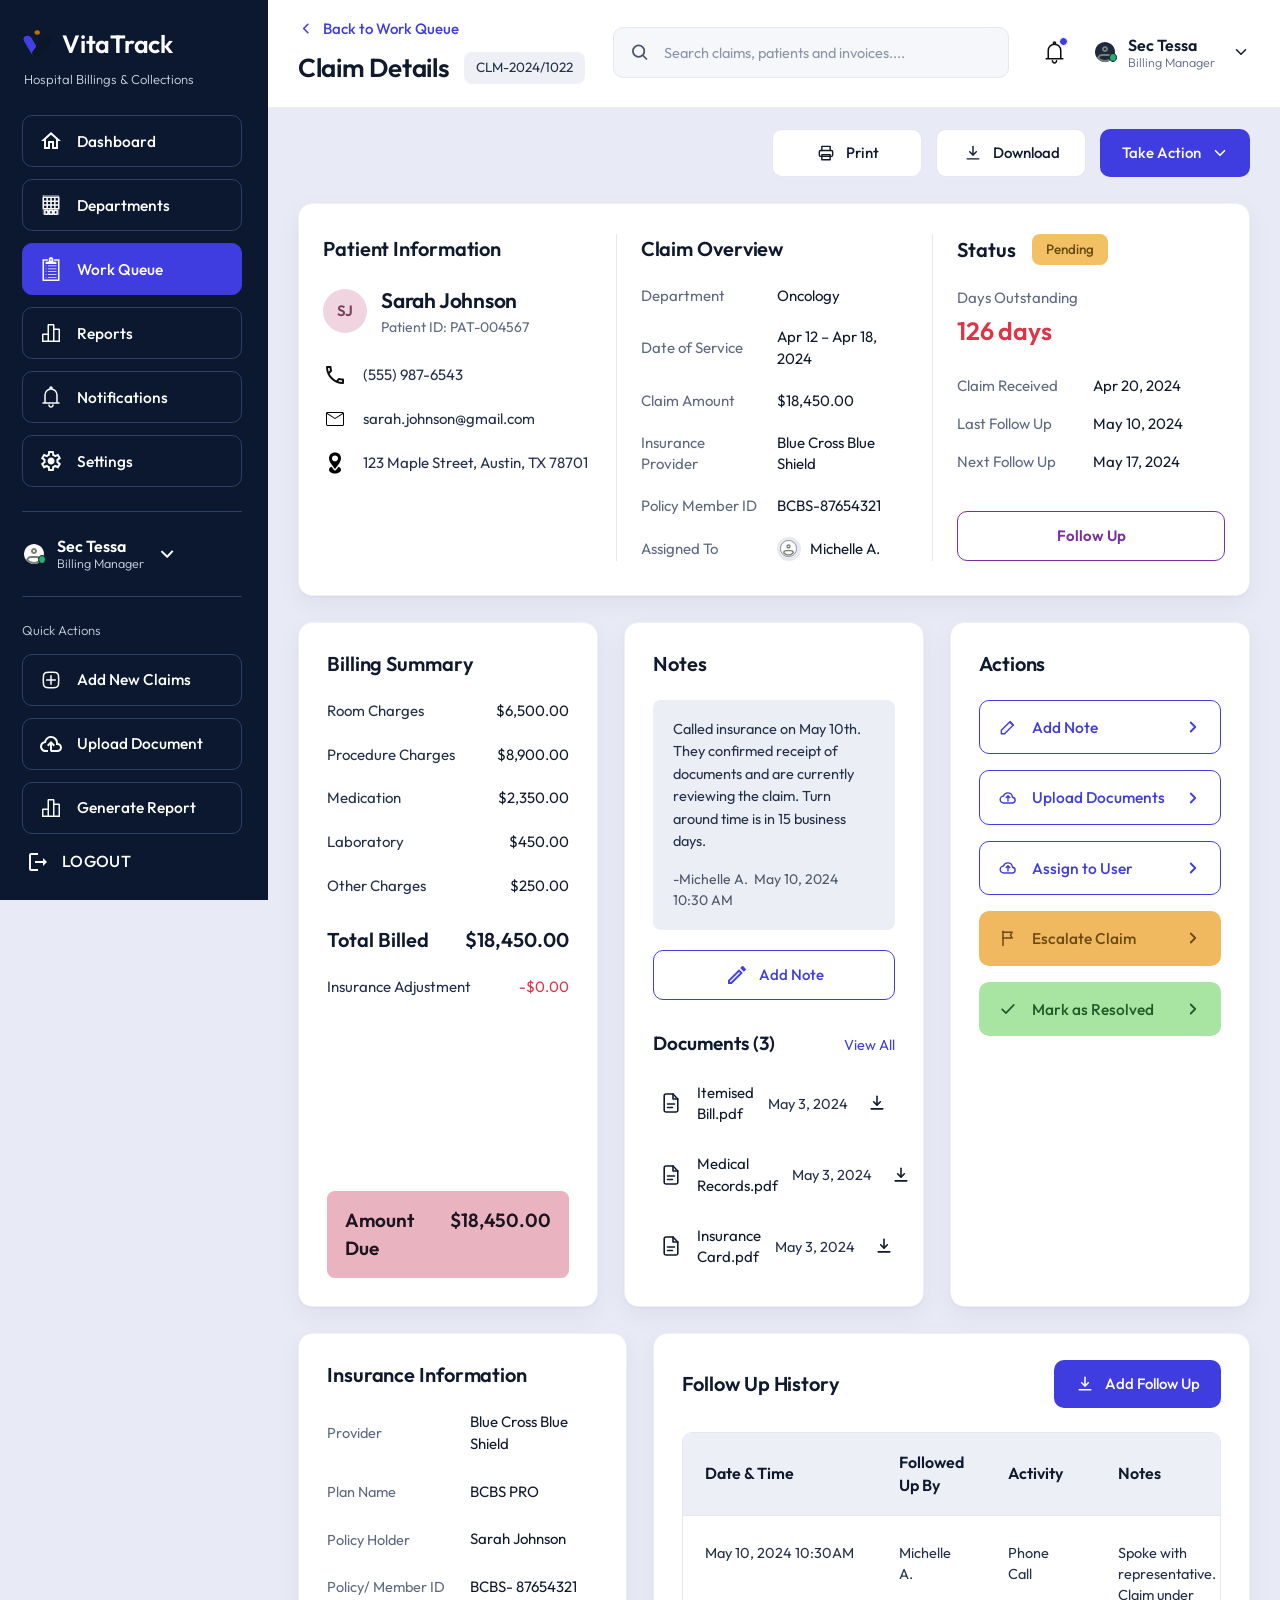
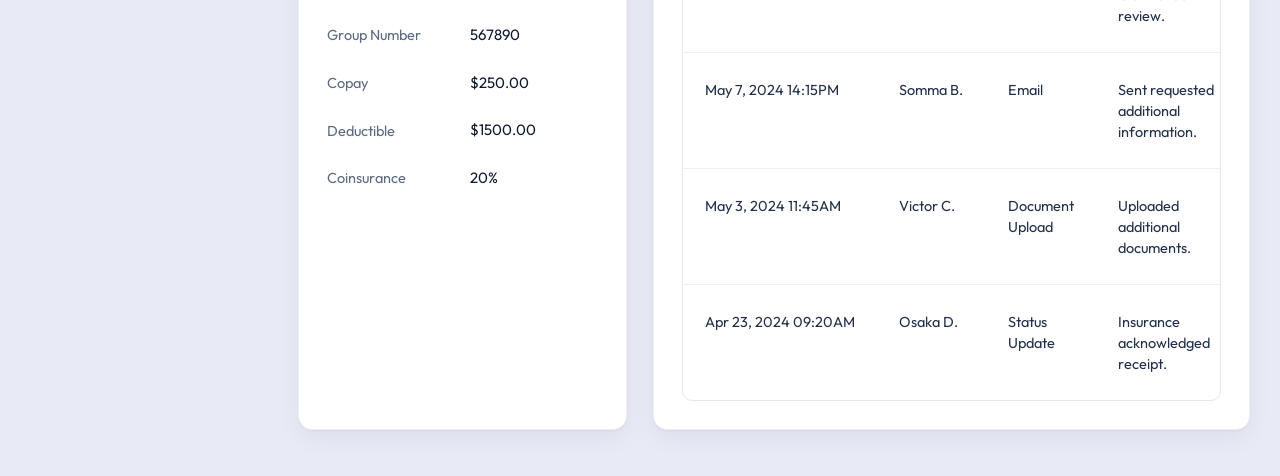
==== claimdetails.html @ f0c208d1 "Update print statement from 'Hello' to 'Goodbye'" ====
<!DOCTYPE html>
<html lang="en">

<head>
  <meta charset="UTF-8" />
  <meta name="viewport" content="width=device-width, initial-scale=1" />
  <title>Claim Details · CLM-2024/1022 · VitaTrack</title>
  <link rel="preconnect" href="https://fonts.googleapis.com" />
  <link rel="preconnect" href="https://fonts.gstatic.com" crossorigin />
  <link href="https://fonts.googleapis.com/css2?family=Outfit:wght@300;400;500;600;700&display=swap" rel="stylesheet" />
  <link rel="stylesheet" href="claimdetails.css?v=6" />
</head>

<body>

  <div class="app">

    <!-- ================= SIDEBAR ================= -->
    <input type="checkbox" id="navToggle" class="drawer-toggle" />
    <label class="scrim" for="navToggle" aria-label="Close menu"></label>

    <aside class="sidebar">
      <div class="sidebar__scroll">

        <label class="drawer-close" for="navToggle" aria-label="Close menu">
          <svg viewBox="0 0 24 24" fill="none" stroke="currentColor" stroke-width="2" stroke-linecap="round">
            <path d="M6 6l12 12M18 6L6 18" />
          </svg>
        </label>

        <div class="brand">
          <span class="brand__mark" aria-hidden="true">
            <svg width="40" height="37" viewBox="0 0 40 37" fill="none" xmlns="http://www.w3.org/2000/svg">
              <rect width="10.7194" height="31.2252" rx="5.3597"
                transform="matrix(0.938967 -0.344008 0.503642 0.863912 0 9.71875)" fill="#4240E3" />
              <rect width="10.608" height="31.6905" rx="5.30402"
                transform="matrix(0.905947 0.423391 -0.596738 0.802436 30.3896 7.07904)" fill="#0B1727" />
              <rect width="10.608" height="31.6905" rx="5.30402"
                transform="matrix(0.905947 0.423391 -0.596738 0.802436 30.3896 7.07904)" fill="#0B1727" />
              <ellipse cx="20.329" cy="3.01558" rx="3.51841" ry="3.01558" fill="#B8720A" />
            </svg>

          </span>
          <div class="brand__text">
            <h1 class="brand__name">VitaTrack</h1>
          </div>
        </div>
        <p class="brand__tagline">Hospital Billings &amp; Collections</p>

        <nav class="nav" aria-label="Main">
          <a class="nav__item" href="#">
            <svg width="24" height="24" viewBox="0 0 24 24" fill="none" xmlns="http://www.w3.org/2000/svg">
              <path d="M12 5.69L17 10.19V18H15V12H9V18H7V10.19L12 5.69ZM12 3L2 12H5V20H11V14H13V20H19V12H22"
                fill="#FBFBFD" />
            </svg>

            <span>Dashboard</span>
          </a>

          <a class="nav__item" href="#">
            <svg width="24" height="24" viewBox="0 0 24 24" fill="none" xmlns="http://www.w3.org/2000/svg">
              <path d="M4.28516 2.75H19.7152V21.25H4.28516V2.75Z" stroke="#FBFBFD" stroke-width="0.5"
                stroke-linecap="round" stroke-linejoin="round" />
              <path
                d="M8.14266 12H4.28516L4.28566 15.854H8.14266M8.14266 12V15.854M8.14266 12H12.0002M8.14266 12V8.146M8.14266 12H4.28566L4.28516 8.146H8.14266M8.14266 15.854H12.0002M12.0002 12V15.854M12.0002 12H15.8577M12.0002 12V8.146M12.0002 15.854H15.8577M15.8577 12V15.854M15.8577 12H19.7147M15.8577 12V8.146M15.8577 15.854H19.7147V12M19.7147 12V8.146M8.14266 8.146H12.0002M8.14266 8.146V4.2915M8.14266 8.146H4.28566L4.28516 4.2915H8.14266M12.0002 8.146H15.8577M12.0002 8.146V4.2915M15.8577 8.146H19.7147M15.8577 8.146V4.2915M19.7147 8.146V4.2915H15.8577M8.14266 4.2915H12.0002M12.0002 4.2915H15.8577M5.82866 17.396H8.91416V21.25H5.82866V17.396ZM15.0862 17.396H18.1717V21.25H15.0862V17.396ZM10.4572 17.396H13.5432V21.25H10.4572V17.396Z"
                stroke="#FBFBFD" stroke-width="1.5" stroke-linecap="round" stroke-linejoin="round" />
            </svg>

            <span>Departments</span>
          </a>

          <a class="nav__item nav__item--active" href="#" aria-current="page">
            <svg width="24" height="24" viewBox="0 0 24 24" fill="none" xmlns="http://www.w3.org/2000/svg">
              <path
                d="M12 0C10.6966 0 9.69289 1.08744 9.69289 2.3877C9.69289 3.64008 9.68411 4.73584 9.68411 4.73584H7.36671C7.32309 4.73584 7.28089 4.74066 7.23927 4.74756H6.59473V6.99902H17.4053V4.74756H16.7607C16.7191 4.74066 16.6769 4.73584 16.6333 4.73584H14.3159C14.3159 4.73584 14.3423 3.74392 14.3423 2.39502C14.3423 1.14262 13.3034 0 12 0ZM3.50391 2.2837V24H20.4961V2.2837H15.1128V3.85694H18.9404V22.4238H5.06105V3.85694H8.88721V2.2837H3.50391ZM12 2.31298C12.427 2.31298 12.772 2.65658 12.772 3.08202C12.772 3.50824 12.427 3.85252 12 3.85252C11.573 3.85252 11.228 3.50822 11.228 3.08202C11.228 2.6566 11.573 2.31298 12 2.31298ZM6.59473 8.5254V9.2959H7.36671V8.5254H6.59473ZM8.91211 8.54004V9.31054H17.4053V8.54004H8.91211ZM6.59473 11.4316V12.2021H7.36671V11.4316H6.59473ZM8.91211 11.4463V12.2183H17.4053V11.4463H8.91211ZM6.59473 14.3379V15.1084H7.36671V14.3379H6.59473ZM8.91211 14.354V15.1245H17.4053V14.354H8.91211ZM6.59473 17.2456V18.0161H7.36671V17.2456H6.59473ZM8.91211 17.2617V18.0322H17.4053V17.2617H8.91211ZM6.59473 20.1519V20.9224H7.36671V20.1519H6.59473ZM8.91211 20.168V20.9385H17.4053V20.168H8.91211Z"
                fill="#FBFBFD" />
            </svg>

            <span>Work Queue</span>
          </a>

          <a class="nav__item" href="#">
            <svg width="24" height="24" viewBox="0 0 24 24" fill="none" xmlns="http://www.w3.org/2000/svg">
              <path
                d="M19.75 7.5H15.5V4.25C15.5 3.56 14.94 3 14.25 3H9.75C9.06 3 8.5 3.56 8.5 4.25V12.5H4.25C3.56 12.5 3 13.06 3 13.75V21H21V8.75C21 8.06 20.44 7.5 19.75 7.5ZM8.5 19.5H4.5V14H8.5V19.5ZM14 19.5H10V4.5H14V19.5ZM19.5 19.5H15.5V9H19.5V19.5Z"
                fill="#FBFBFD" />
            </svg>

            <span>Reports</span>
          </a>

          <a class="nav__item" href="#">
            <svg width="24" height="24" viewBox="0 0 24 24" fill="none" xmlns="http://www.w3.org/2000/svg">
              <path
                d="M12 4C10.4087 4 8.88258 4.63214 7.75736 5.75736C6.63214 6.88258 6 8.4087 6 10V18M12 4C13.5913 4 15.1174 4.63214 16.2426 5.75736C17.3679 6.88258 18 8.4087 18 10V18M12 4C12.2652 4 12.5196 3.89464 12.7071 3.70711C12.8946 3.51957 13 3.26522 13 3C13 2.73478 12.8946 2.48043 12.7071 2.29289C12.5196 2.10536 12.2652 2 12 2C11.7348 2 11.4804 2.10536 11.2929 2.29289C11.1054 2.48043 11 2.73478 11 3C11 3.26522 11.1054 3.51957 11.2929 3.70711C11.4804 3.89464 11.7348 4 12 4ZM20 18H4M14 20C14 20.5304 13.7893 21.0391 13.4142 21.4142C13.0391 21.7893 12.5304 22 12 22C11.4696 22 10.9609 21.7893 10.5858 21.4142C10.2107 21.0391 10 20.5304 10 20"
                stroke="#FBFBFD" stroke-width="1.5" stroke-linecap="round" stroke-linejoin="round" />
            </svg>

            <span>Notifications</span>
          </a>

          <a class="nav__item" href="#">
            <svg width="24" height="24" viewBox="0 0 24 24" fill="none" xmlns="http://www.w3.org/2000/svg">
              <path
                d="M9.2502 22L8.8502 18.8C8.63353 18.7167 8.42953 18.6167 8.2382 18.5C8.04686 18.3833 7.8592 18.2583 7.6752 18.125L4.7002 19.375L1.9502 14.625L4.5252 12.675C4.50853 12.5583 4.5002 12.446 4.5002 12.338V11.663C4.5002 11.5543 4.50853 11.4417 4.5252 11.325L1.9502 9.375L4.7002 4.625L7.6752 5.875C7.85853 5.74167 8.0502 5.61667 8.2502 5.5C8.4502 5.38333 8.6502 5.28333 8.8502 5.2L9.2502 2H14.7502L15.1502 5.2C15.3669 5.28333 15.5712 5.38333 15.7632 5.5C15.9552 5.61667 16.1425 5.74167 16.3252 5.875L19.3002 4.625L22.0502 9.375L19.4752 11.325C19.4919 11.4417 19.5002 11.5543 19.5002 11.663V12.337C19.5002 12.4457 19.4835 12.5583 19.4502 12.675L22.0252 14.625L19.2752 19.375L16.3252 18.125C16.1419 18.2583 15.9502 18.3833 15.7502 18.5C15.5502 18.6167 15.3502 18.7167 15.1502 18.8L14.7502 22H9.2502ZM11.0002 20H12.9752L13.3252 17.35C13.8419 17.2167 14.3212 17.021 14.7632 16.763C15.2052 16.505 15.6092 16.1923 15.9752 15.825L18.4502 16.85L19.4252 15.15L17.2752 13.525C17.3585 13.2917 17.4169 13.046 17.4502 12.788C17.4835 12.53 17.5002 12.2673 17.5002 12C17.5002 11.7327 17.4835 11.4703 17.4502 11.213C17.4169 10.9557 17.3585 10.7097 17.2752 10.475L19.4252 8.85L18.4502 7.15L15.9752 8.2C15.6085 7.81667 15.2045 7.496 14.7632 7.238C14.3219 6.98 13.8425 6.784 13.3252 6.65L13.0002 4H11.0252L10.6752 6.65C10.1585 6.78333 9.67953 6.97933 9.2382 7.238C8.79686 7.49667 8.39253 7.809 8.0252 8.175L5.5502 7.15L4.5752 8.85L6.72519 10.45C6.64186 10.7 6.58353 10.95 6.5502 11.2C6.51686 11.45 6.5002 11.7167 6.5002 12C6.5002 12.2667 6.51686 12.525 6.5502 12.775C6.58353 13.025 6.64186 13.275 6.72519 13.525L4.5752 15.15L5.5502 16.85L8.0252 15.8C8.39186 16.1833 8.7962 16.5043 9.2382 16.763C9.6802 17.0217 10.1592 17.2173 10.6752 17.35L11.0002 20ZM12.0502 15.5C13.0169 15.5 13.8419 15.1583 14.5252 14.475C15.2085 13.7917 15.5502 12.9667 15.5502 12C15.5502 11.0333 15.2085 10.2083 14.5252 9.525C13.8419 8.84167 13.0169 8.5 12.0502 8.5C11.0669 8.5 10.2375 8.84167 9.5622 9.525C8.88686 10.2083 8.54953 11.0333 8.5502 12C8.55086 12.9667 8.88853 13.7917 9.5632 14.475C10.2379 15.1583 11.0669 15.5 12.0502 15.5Z"
                fill="#FBFBFD" />
            </svg>

            <span>Settings</span>
          </a>
        </nav>

        <hr class="rule" />

        <button class="side-user" type="button">
          <svg width="24" height="24" viewBox="0 0 24 24" fill="none" xmlns="http://www.w3.org/2000/svg">
            <path opacity="0.16"
              d="M15 15H9.00002C8.13863 14.9998 7.30018 15.2776 6.60939 15.7922C5.9186 16.3068 5.41237 17.0306 5.16602 17.856C6.01003 18.8431 7.0581 19.6353 8.23794 20.1781C9.41778 20.7209 10.7013 21.0013 12 21C13.2987 21.0013 14.5823 20.7209 15.7621 20.1781C16.9419 19.6353 17.99 18.8431 18.834 17.856C18.5877 17.0306 18.0814 16.3068 17.3906 15.7922C16.6999 15.2776 15.8614 14.9998 15 15Z"
              fill="black" />
            <path
              d="M21 12C21.0028 13.7868 20.4714 15.5336 19.474 17.016C18.6514 18.243 17.5391 19.2484 16.2356 19.9433C14.932 20.6382 13.4772 21.0011 12 21C10.5228 21.0011 9.06804 20.6382 7.76444 19.9433C6.46085 19.2484 5.34858 18.243 4.526 17.016C3.74273 15.8484 3.2439 14.5136 3.06951 13.1184C2.89511 11.7233 3.05 10.3068 3.52175 8.98229C3.9935 7.65782 4.769 6.4623 5.78607 5.49156C6.80314 4.52082 8.0335 3.80187 9.37851 3.39234C10.7235 2.98281 12.1458 2.8941 13.5312 3.13331C14.9167 3.37252 16.2269 3.933 17.3567 4.76982C18.4865 5.60664 19.4046 6.69653 20.0373 7.95211C20.67 9.20768 20.9997 10.594 21 12Z"
              fill="#FBFBFD" stroke="#FBFBFD" stroke-width="2" />
            <path
              d="M12.9998 9C12.9998 9.26522 12.8944 9.51957 12.7069 9.70711C12.5193 9.89464 12.265 10 11.9998 10V12C12.7954 12 13.5585 11.6839 14.1211 11.1213C14.6837 10.5587 14.9998 9.79565 14.9998 9H12.9998ZM11.9998 10C11.7345 10 11.4802 9.89464 11.2927 9.70711C11.1051 9.51957 10.9998 9.26522 10.9998 9H8.99976C8.99976 9.79565 9.31583 10.5587 9.87844 11.1213C10.441 11.6839 11.2041 12 11.9998 12V10ZM10.9998 9C10.9998 8.73478 11.1051 8.48043 11.2927 8.29289C11.4802 8.10536 11.7345 8 11.9998 8V6C11.2041 6 10.441 6.31607 9.87844 6.87868C9.31583 7.44129 8.99976 8.20435 8.99976 9H10.9998ZM11.9998 8C12.265 8 12.5193 8.10536 12.7069 8.29289C12.8944 8.48043 12.9998 8.73478 12.9998 9H14.9998C14.9998 8.20435 14.6837 7.44129 14.1211 6.87868C13.5585 6.31607 12.7954 6 11.9998 6V8ZM5.16576 17.856L4.20676 17.571L4.05176 18.094L4.40676 18.507L5.16576 17.856ZM18.8338 17.856L19.5938 18.507L19.9478 18.094L19.7928 17.571L18.8338 17.856ZM8.99976 16H14.9998V14H8.99976V16ZM8.99976 14C7.92281 13.9997 6.87454 14.3471 6.01093 14.9905C5.14733 15.6339 4.51455 16.539 4.20676 17.571L6.12376 18.141C6.30873 17.5221 6.68855 16.9793 7.20673 16.5936C7.72491 16.2078 8.35376 15.9997 8.99976 16V14ZM11.9998 20C10.8452 20.0013 9.7042 19.7521 8.65537 19.2695C7.60654 18.787 6.6749 18.0826 5.92476 17.205L4.40676 18.507C5.34464 19.6035 6.50914 20.4836 7.81999 21.0866C9.13084 21.6897 10.5569 22.0013 11.9998 22V20ZM14.9998 16C16.3568 16 17.5058 16.902 17.8758 18.142L19.7928 17.571C19.485 16.5391 18.8514 15.6342 17.988 14.9908C17.1246 14.3474 16.0765 13.9999 14.9998 14V16ZM18.0748 17.205C17.3246 18.0826 16.393 18.787 15.3441 19.2695C14.2953 19.7521 13.1543 20.0013 11.9998 20V22C13.4427 22.0013 14.8687 21.6897 16.1795 21.0866C17.4904 20.4836 18.6559 19.6035 19.5938 18.507L18.0748 17.205Z"
              fill="#748071" />
            <path
              d="M20 13.5C21.8793 13.5 23.5 15.2339 23.5 17.5C23.5 19.7661 21.8793 21.5 20 21.5C18.1207 21.5 16.5 19.7661 16.5 17.5C16.5 15.2339 18.1207 13.5 20 13.5Z"
              fill="#21AF72" stroke="#0B1727" />
          </svg>

          </span>
          <span class="side-user__text">
            <strong>Sec Tessa</strong>
            <small>Billing Manager</small>
          </span>
          <svg width="25" height="13" viewBox="0 0 25 13" fill="none" xmlns="http://www.w3.org/2000/svg">
            <path fill-rule="evenodd" clip-rule="evenodd"
              d="M11.4864 10.4044L5.71945 4.85952L7.10543 3.41805L12.1516 8.26997L17.0035 3.2238L18.445 4.60979L12.9001 10.3767C12.7163 10.5678 12.4641 10.6781 12.199 10.6833C11.9339 10.6885 11.6775 10.5882 11.4864 10.4044Z"
              fill="#F8FAFC" />
          </svg>

        </button>

        <hr class="rule" />

        <p class="side-label">Quick Actions</p>

        <div class="quick">
          <button class="nav__item nav__item--btn" type="button">
            <svg width="24" height="24" viewBox="0 0 24 24" fill="none" xmlns="http://www.w3.org/2000/svg">
              <path
                d="M7.00684 12C7.00684 11.8011 7.08585 11.6103 7.22651 11.4697C7.36716 11.329 7.55792 11.25 7.75684 11.25H11.2498V7.757C11.2498 7.55809 11.3289 7.36733 11.4695 7.22667C11.6102 7.08602 11.8009 7.007 11.9998 7.007C12.1987 7.007 12.3895 7.08602 12.5302 7.22667C12.6708 7.36733 12.7498 7.55809 12.7498 7.757V11.25H16.2428C16.4417 11.25 16.6325 11.329 16.7732 11.4697C16.9138 11.6103 16.9928 11.8011 16.9928 12C16.9928 12.1989 16.9138 12.3897 16.7732 12.5303C16.6325 12.671 16.4417 12.75 16.2428 12.75H12.7498V16.243C12.7498 16.4419 12.6708 16.6327 12.5302 16.7733C12.3895 16.914 12.1987 16.993 11.9998 16.993C11.8009 16.993 11.6102 16.914 11.4695 16.7733C11.3289 16.6327 11.2498 16.4419 11.2498 16.243V12.75H7.75684C7.55792 12.75 7.36716 12.671 7.22651 12.5303C7.08585 12.3897 7.00684 12.1989 7.00684 12Z"
                fill="#FBFBFD" />
              <path fill-rule="evenodd" clip-rule="evenodd"
                d="M7.31667 3.769C10.4291 3.42394 13.5702 3.42394 16.6827 3.769C18.5097 3.973 19.9847 5.412 20.1987 7.249C20.5687 10.406 20.5687 13.595 20.1987 16.752C19.9837 18.589 18.5087 20.027 16.6827 20.232C13.5702 20.5771 10.4291 20.5771 7.31667 20.232C5.48967 20.027 4.01467 18.589 3.80067 16.752C3.43233 13.595 3.43233 10.406 3.80067 7.249C4.01467 5.412 5.49067 3.973 7.31667 3.769ZM16.5167 5.259C13.5145 4.92623 10.4848 4.92623 7.48267 5.259C6.92691 5.32066 6.40817 5.56788 6.01025 5.96072C5.61233 6.35356 5.35846 6.86908 5.28967 7.424C4.934 10.465 4.934 13.537 5.28967 16.578C5.35867 17.1327 5.61263 17.648 6.01053 18.0407C6.40844 18.4333 6.92706 18.6804 7.48267 18.742C10.4597 19.074 13.5397 19.074 16.5167 18.742C17.0721 18.6802 17.5905 18.433 17.9882 18.0404C18.3859 17.6478 18.6397 17.1326 18.7087 16.578C19.0643 13.537 19.0643 10.465 18.7087 7.424C18.6395 6.86959 18.3856 6.35465 17.9879 5.96222C17.5902 5.5698 17.0719 5.32278 16.5167 5.261"
                fill="#FBFBFD" />
            </svg>

            <span>Add New Claims</span>
          </button>
          <button class="nav__item nav__item--btn" type="button">
            <svg width="24" height="24" viewBox="0 0 24 24" fill="none" xmlns="http://www.w3.org/2000/svg">
              <path
                d="M6.5 20C4.98333 20 3.68767 19.475 2.613 18.425C1.53833 17.375 1.00067 16.0917 1 14.575C1 13.275 1.39167 12.1167 2.175 11.1C2.95833 10.0833 3.98333 9.43333 5.25 9.15C5.66667 7.61667 6.5 6.375 7.75 5.425C9 4.475 10.4167 4 12 4C13.95 4 15.6043 4.67933 16.963 6.038C18.3217 7.39667 19.0007 9.05067 19 11C20.15 11.1333 21.1043 11.6293 21.863 12.488C22.6217 13.3467 23.0007 14.3507 23 15.5C23 16.75 22.5627 17.8127 21.688 18.688C20.8133 19.5633 19.7507 20.0007 18.5 20H13C12.45 20 11.9793 19.8043 11.588 19.413C11.1967 19.0217 11.0007 18.5507 11 18V12.85L9.4 14.4L8 13L12 9L16 13L14.6 14.4L13 12.85V18H18.5C19.2 18 19.7917 17.7583 20.275 17.275C20.7583 16.7917 21 16.2 21 15.5C21 14.8 20.7583 14.2083 20.275 13.725C19.7917 13.2417 19.2 13 18.5 13H17V11C17 9.61667 16.5123 8.43733 15.537 7.462C14.5617 6.48667 13.3827 5.99933 12 6C10.6173 6.00067 9.43833 6.48833 8.463 7.463C7.48767 8.43767 7 9.61667 7 11H6.5C5.53333 11 4.70833 11.3417 4.025 12.025C3.34167 12.7083 3 13.5333 3 14.5C3 15.4667 3.34167 16.2917 4.025 16.975C4.70833 17.6583 5.53333 18 6.5 18H9V20H6.5Z"
                fill="#FBFBFD" />
            </svg>

            <span>Upload Document</span>
          </button>
          <button class="nav__item nav__item--btn" type="button">
            <svg width="24" height="24" viewBox="0 0 24 24" fill="none" xmlns="http://www.w3.org/2000/svg">
              <path
                d="M19.75 7.5H15.5V4.25C15.5 3.56 14.94 3 14.25 3H9.75C9.06 3 8.5 3.56 8.5 4.25V12.5H4.25C3.56 12.5 3 13.06 3 13.75V21H21V8.75C21 8.06 20.44 7.5 19.75 7.5ZM8.5 19.5H4.5V14H8.5V19.5ZM14 19.5H10V4.5H14V19.5ZM19.5 19.5H15.5V9H19.5V19.5Z"
                fill="#FBFBFD" />
            </svg>

            <span>Generate Report</span>
          </button>
        </div>

        <button class="logout" type="button">
          <svg width="24" height="24" viewBox="0 0 24 24" fill="none" xmlns="http://www.w3.org/2000/svg">
            <path d="M5 5H12V3H5C3.9 3 3 3.9 3 5V19C3 20.1 3.9 21 5 21H12V19H5V5ZM21 12L17 8V11H9V13H17V16L21 12Z"
              fill="#FBFBFD" />
          </svg>

          <span>LOGOUT</span>
        </button>

      </div>
    </aside>

    <!-- ================= MAIN ================= -->
    <div class="main">

      <header class="topbar">
        <label class="burger" for="navToggle" aria-label="Toggle menu">
          <svg viewBox="0 0 24 24" fill="none" stroke="currentColor" stroke-width="2" stroke-linecap="round">
            <path d="M4 7h16M4 12h16M4 17h16" />
          </svg>
        </label>

        <div class="topbar__left">
          <a class="back" href="#">
            <svg viewBox="0 0 24 24" fill="none" stroke="currentColor" stroke-width="2.2" stroke-linecap="round"
              stroke-linejoin="round">
              <path d="m14 6-6 6 6 6" />
            </svg>
            <span>Back to Work Queue</span>
          </a>
          <div class="topbar__title">
            <h2>Claim Details</h2>
            <span class="chip">CLM-2024/1022</span>
          </div>
        </div>

        <div class="search">
          <svg class="search__ico" viewBox="0 0 24 24" fill="none" stroke="currentColor" stroke-width="2"
            stroke-linecap="round">
            <circle cx="11" cy="11" r="6.5" />
            <path d="m16 16 4 4" />
          </svg>
          <input type="search" placeholder="Search claims, patients and invoices...."
            aria-label="Search claims, patients and invoices" />
        </div>

        <div class="topbar__right">
          <details class="menu">
            <summary class="bell" aria-label="Notifications">
              <svg width="24" height="24" viewBox="0 0 24 24" fill="none" xmlns="http://www.w3.org/2000/svg">
                <path
                  d="M12 4C10.4087 4 8.88258 4.63214 7.75736 5.75736C6.63214 6.88258 6 8.4087 6 10V18M12 4C13.5913 4 15.1174 4.63214 16.2426 5.75736C17.3679 6.88258 18 8.4087 18 10V18M12 4C12.2652 4 12.5196 3.89464 12.7071 3.70711C12.8946 3.51957 13 3.26522 13 3C13 2.73478 12.8946 2.48043 12.7071 2.29289C12.5196 2.10536 12.2652 2 12 2C11.7348 2 11.4804 2.10536 11.2929 2.29289C11.1054 2.48043 11 2.73478 11 3C11 3.26522 11.1054 3.51957 11.2929 3.70711C11.4804 3.89464 11.7348 4 12 4ZM20 18H4M14 20C14 20.5304 13.7893 21.0391 13.4142 21.4142C13.0391 21.7893 12.5304 22 12 22C11.4696 22 10.9609 21.7893 10.5858 21.4142C10.2107 21.0391 10 20.5304 10 20"
                  stroke="#0F0E0E" stroke-width="1.5" stroke-linecap="round" stroke-linejoin="round" />
              </svg>

              <span class="bell__dot"></span>
            </summary>
            <div class="menu__panel menu__panel--wide">
              <p class="menu__head">Notifications</p>
              <a class="menu__item menu__item--stack" href="#">
                <strong>Claim overdue</strong>
                <small>CLM-2024/1022 has passed 120 days.</small>
              </a>
              <a class="menu__item menu__item--stack" href="#">
                <strong>Insurer update</strong>
                <small>Blue Cross Blue Shield is reviewing the claim.</small>
              </a>
              <a class="menu__item menu__item--stack" href="#">
                <strong>Follow up due</strong>
                <small>Next follow up scheduled for May 17, 2024.</small>
              </a>
              <div class="menu__sep"></div>
              <a class="menu__item" href="#">Mark all as read</a>
            </div>
          </details>

          <details class="menu">
            <summary class="account">
              <svg width="24" height="24" viewBox="0 0 24 24" fill="none" xmlns="http://www.w3.org/2000/svg">
                <path opacity="0.16"
                  d="M15 15H9.00002C8.13863 14.9998 7.30018 15.2776 6.60939 15.7922C5.9186 16.3068 5.41237 17.0306 5.16602 17.856C6.01003 18.8431 7.0581 19.6353 8.23794 20.1781C9.41778 20.7209 10.7013 21.0013 12 21C13.2987 21.0013 14.5823 20.7209 15.7621 20.1781C16.9419 19.6353 17.99 18.8431 18.834 17.856C18.5877 17.0306 18.0814 16.3068 17.3906 15.7922C16.6999 15.2776 15.8614 14.9998 15 15Z"
                  fill="black" />
                <path
                  d="M21 12C21.0028 13.7867 20.4714 15.5335 19.474 17.016C18.6514 18.243 17.5391 19.2484 16.2356 19.9433C14.932 20.6382 13.4772 21.0011 12 21C10.5228 21.0011 9.06804 20.6382 7.76444 19.9433C6.46085 19.2484 5.34858 18.243 4.526 17.016C3.74273 15.8484 3.2439 14.5135 3.06951 13.1184C2.89511 11.7233 3.05 10.3067 3.52175 8.98227C3.9935 7.6578 4.769 6.46228 5.78607 5.49154C6.80314 4.52081 8.0335 3.80186 9.37851 3.39233C10.7235 2.9828 12.1458 2.89408 13.5312 3.13329C14.9167 3.3725 16.2269 3.93299 17.3567 4.76981C18.4865 5.60663 19.4046 6.69651 20.0373 7.95209C20.67 9.20767 20.9997 10.594 21 12Z"
                  fill="#1E293B" stroke="#1E293B" stroke-width="2" />
                <path
                  d="M12.9998 9C12.9998 9.26522 12.8944 9.51957 12.7069 9.70711C12.5193 9.89464 12.265 10 11.9998 10V12C12.7954 12 13.5585 11.6839 14.1211 11.1213C14.6837 10.5587 14.9998 9.79565 14.9998 9H12.9998ZM11.9998 10C11.7345 10 11.4802 9.89464 11.2927 9.70711C11.1051 9.51957 10.9998 9.26522 10.9998 9H8.99976C8.99976 9.79565 9.31583 10.5587 9.87844 11.1213C10.441 11.6839 11.2041 12 11.9998 12V10ZM10.9998 9C10.9998 8.73478 11.1051 8.48043 11.2927 8.29289C11.4802 8.10536 11.7345 8 11.9998 8V6C11.2041 6 10.441 6.31607 9.87844 6.87868C9.31583 7.44129 8.99976 8.20435 8.99976 9H10.9998ZM11.9998 8C12.265 8 12.5193 8.10536 12.7069 8.29289C12.8944 8.48043 12.9998 8.73478 12.9998 9H14.9998C14.9998 8.20435 14.6837 7.44129 14.1211 6.87868C13.5585 6.31607 12.7954 6 11.9998 6V8ZM5.16576 17.856L4.20676 17.571L4.05176 18.094L4.40676 18.507L5.16576 17.856ZM18.8338 17.856L19.5938 18.507L19.9478 18.094L19.7928 17.571L18.8338 17.856ZM8.99976 16H14.9998V14H8.99976V16ZM8.99976 14C7.92281 13.9997 6.87454 14.3471 6.01093 14.9905C5.14733 15.6339 4.51455 16.539 4.20676 17.571L6.12376 18.141C6.30873 17.5221 6.68855 16.9793 7.20673 16.5936C7.72491 16.2078 8.35376 15.9997 8.99976 16V14ZM11.9998 20C10.8452 20.0013 9.7042 19.7521 8.65537 19.2695C7.60654 18.787 6.6749 18.0826 5.92476 17.205L4.40676 18.507C5.34464 19.6035 6.50914 20.4836 7.81999 21.0866C9.13084 21.6897 10.5569 22.0013 11.9998 22V20ZM14.9998 16C16.3568 16 17.5058 16.902 17.8758 18.142L19.7928 17.571C19.485 16.5391 18.8514 15.6342 17.988 14.9908C17.1246 14.3474 16.0765 13.9999 14.9998 14V16ZM18.0748 17.205C17.3246 18.0826 16.393 18.787 15.3441 19.2695C14.2953 19.7521 13.1543 20.0013 11.9998 20V22C13.4427 22.0013 14.8687 21.6897 16.1795 21.0866C17.4904 20.4836 18.6559 19.6035 19.5938 18.507L18.0748 17.205Z"
                  fill="#748071" />
                <path
                  d="M20 13.5C21.8793 13.5 23.5 15.2339 23.5 17.5C23.5 19.7661 21.8793 21.5 20 21.5C18.1207 21.5 16.5 19.7661 16.5 17.5C16.5 15.2339 18.1207 13.5 20 13.5Z"
                  fill="#21AF72" stroke="#0B1727" />
              </svg>

              </span>
              <span class="account__text">
                <strong>Sec Tessa</strong>
                <small>Billing Manager</small>
              </span>
              <svg class="chev" viewBox="0 0 24 24" fill="none" stroke="currentColor" stroke-width="2"
                stroke-linecap="round" stroke-linejoin="round">
                <path d="m6 9 6 6 6-6" />
              </svg>
            </summary>
            <div class="menu__panel">
              <p class="menu__head">Sec Tessa · Billing Manager</p>
              <a class="menu__item" href="#">View profile</a>
              <a class="menu__item" href="#">Account settings</a>
              <a class="menu__item" href="#">Notification preferences</a>
              <div class="menu__sep"></div>
              <a class="menu__item menu__item--danger" href="#">Log out</a>
            </div>
          </details>
        </div>
      </header>

      <div class="content">

        <!-- toolbar -->
        <div class="toolbar">
          <button class="btn btn--ghost" type="button">
            <svg class="ico" viewBox="0 0 24 24" fill="none" stroke="currentColor" stroke-width="1.7"
              stroke-linecap="round" stroke-linejoin="round">
              <path d="M7 9V4h10v5" />
              <rect x="4" y="9" width="16" height="7" rx="1.6" />
              <path d="M7 14h10v6H7z" />
            </svg>
            Print
          </button>
          <button class="btn btn--ghost" type="button">
            <svg class="ico" viewBox="0 0 24 24" fill="none" stroke="currentColor" stroke-width="1.7"
              stroke-linecap="round" stroke-linejoin="round">
              <path d="M12 4v10" />
              <path d="m8 10.5 4 4 4-4" />
              <path d="M5 19h14" />
            </svg>
            Download
          </button>
          <details class="menu">
            <summary class="btn btn--primary">
              Take Action
              <svg class="chev" viewBox="0 0 24 24" fill="none" stroke="currentColor" stroke-width="2.2"
                stroke-linecap="round" stroke-linejoin="round">
                <path d="m6 9 6 6 6-6" />
              </svg>
            </summary>
            <div class="menu__panel menu__panel--right">
              <a class="menu__item" href="#">Add note</a>
              <a class="menu__item" href="#">Upload documents</a>
              <a class="menu__item" href="#">Assign to user</a>
              <a class="menu__item" href="#">Log follow up</a>
              <div class="menu__sep"></div>
              <a class="menu__item" href="#">Escalate claim</a>
              <a class="menu__item" href="#">Mark as resolved</a>
            </div>
          </details>
        </div>

        <!-- unified top overview container with columns separated by vertical lines -->
        <section class="card overview">
          <div class="overview__col">
            <h3 class="card__title">Patient Information</h3>

            <div class="patient">
              <span class="initials">SJ</span>
              <div>
                <p class="patient__name">Sarah Johnson</p>
                <p class="patient__id">Patient ID: PAT-004567</p>
              </div>
            </div>

            <ul class="contact">
              <li>
                <svg width="24" height="24" viewBox="0 0 24 24" fill="none" xmlns="http://www.w3.org/2000/svg">
                  <path
                    d="M20 15.5C18.8 15.5 17.5 15.3 16.4 14.9H16.1C15.8 14.9 15.6 15 15.4 15.2L13.2 17.4C10.4 15.9 8 13.6 6.6 10.8L8.8 8.6C9.1 8.3 9.2 7.9 9 7.6C8.7 6.5 8.5 5.2 8.5 4C8.5 3.5 8 3 7.5 3H4C3.5 3 3 3.5 3 4C3 13.4 10.6 21 20 21C20.5 21 21 20.5 21 20V16.5C21 16 20.5 15.5 20 15.5ZM5 5H6.5C6.6 5.9 6.8 6.8 7 7.6L5.8 8.8C5.4 7.6 5.1 6.3 5 5ZM19 19C17.7 18.9 16.4 18.6 15.2 18.2L16.4 17C17.2 17.2 18.1 17.4 19 17.4V19Z"
                    fill="#0F0E0E" />
                </svg>

                <a class="linkish" href="tel:+15559876543">(555) 987-6543</a>
              </li>
              <li>
                <svg width="24" height="24" viewBox="0 0 24 24" fill="none" xmlns="http://www.w3.org/2000/svg">
                  <path
                    d="M4.616 19C4.15533 19 3.771 18.846 3.463 18.538C3.155 18.23 3.00067 17.8453 3 17.384V6.616C3 6.15533 3.15433 5.771 3.463 5.463C3.77167 5.155 4.15567 5.00067 4.615 5H19.385C19.845 5 20.229 5.15433 20.537 5.463C20.845 5.77167 20.9993 6.156 21 6.616V17.385C21 17.845 20.8457 18.2293 20.537 18.538C20.2283 18.8467 19.8443 19.0007 19.385 19H4.616ZM12 12.116L4 6.885V17.385C4 17.5643 4.05767 17.7117 4.173 17.827C4.28833 17.9423 4.436 18 4.616 18H19.385C19.5643 18 19.7117 17.9423 19.827 17.827C19.9423 17.7117 20 17.564 20 17.384V6.884L12 12.116ZM12 11L19.692 6H4.308L12 11ZM4 6.885V6V17.385C4 17.5643 4.05767 17.7117 4.173 17.827C4.28833 17.9423 4.436 18 4.616 18H4V6.885Z"
                    fill="black" />
                </svg>

                <a class="linkish" href="mailto:sarah.johnson@gmail.com">sarah.johnson@gmail.com</a>
              </li>
              <li>
                <svg width="24" height="24" viewBox="0 0 24 24" fill="none" xmlns="http://www.w3.org/2000/svg">
                  <path
                    d="M15.5415 15.7275C17.031 16.41 18 17.508 18 18.75C18 20.82 15.315 22.5 12 22.5C8.685 22.5 6 20.82 6 18.75C6 17.508 6.9675 16.41 8.457 15.7275L8.8575 16.2585C9.5385 17.148 10.1865 17.9985 10.7595 18.843C10.897 19.0453 11.082 19.2109 11.2982 19.3254C11.5144 19.4399 11.7554 19.4997 12 19.4997C12.2446 19.4997 12.4856 19.4399 12.7018 19.3254C12.918 19.2109 13.103 19.0453 13.2405 18.843C13.8507 17.9643 14.485 17.1025 15.1425 16.2585L15.5415 15.7275Z"
                    fill="black" />
                  <path
                    d="M12 1.5C15.6 1.5 18 3.858 18 7.3935C18 10.4805 15.255 13.569 12.96 16.6575C12.6306 17.0982 12.3105 17.5458 12 18C11.373 17.076 10.665 16.152 9.9585 15.2265C7.9635 12.6165 6 10.005 6 7.395C6 3.858 8.4 1.5 12 1.5ZM12 4.446C11.205 4.446 10.4415 4.758 9.879 5.31C9.60154 5.58157 9.38093 5.90566 9.23001 6.26337C9.0791 6.62108 9.00091 7.00526 9 7.3935C9 8.1735 9.315 8.9235 9.879 9.4755C10.4415 10.029 11.205 10.3395 12 10.3395C12.795 10.3395 13.5585 10.029 14.121 9.4755C14.3986 9.20444 14.6192 8.88062 14.7698 8.52307C14.9203 8.16552 14.9979 7.78147 14.9979 7.3935C14.9979 7.00553 14.9203 6.62148 14.7698 6.26393C14.6192 5.90638 14.3986 5.58255 14.121 5.3115C13.5545 4.75656 12.793 4.44583 12 4.446Z"
                    fill="black" />
                </svg>

                <a class="linkish"
                  href="https://www.google.com/maps/search/?api=1&amp;query=123+Maple+Street+Austin+TX+78701"
                  target="_blank" rel="noopener">123 Maple Street, Austin, TX 78701</a>
              </li>
            </ul>
          </div>

          <div class="overview__col">
            <h3 class="card__title">Claim Overview</h3>
            <dl class="pairs">
              <div class="pair">
                <dt>Department</dt>
                <dd>Oncology</dd>
              </div>
              <div class="pair">
                <dt>Date of Service</dt>
                <dd>Apr 12 – Apr 18, 2024</dd>
              </div>
              <div class="pair">
                <dt>Claim Amount</dt>
                <dd>$18,450.00</dd>
              </div>
              <div class="pair">
                <dt>Insurance Provider</dt>
                <dd>Blue Cross Blue Shield</dd>
              </div>
              <div class="pair">
                <dt>Policy Member ID</dt>
                <dd>BCBS-87654321</dd>
              </div>
              <div class="pair">
                <dt>Assigned To</dt>
                <dd class="assignee">
                  <span class="avatar avatar--sm" aria-hidden="true">
                    <svg width="24" height="24" viewBox="0 0 24 24" fill="none" xmlns="http://www.w3.org/2000/svg">
                      <rect x="0.5" y="0.5" width="23" height="23" rx="11.5" stroke="#748071" />
                      <path opacity="0.16"
                        d="M15 15H9.00002C8.13863 14.9998 7.30018 15.2776 6.60939 15.7922C5.9186 16.3068 5.41237 17.0306 5.16602 17.856C6.01003 18.8431 7.0581 19.6353 8.23794 20.1781C9.41778 20.7209 10.7013 21.0013 12 21C13.2987 21.0013 14.5823 20.7209 15.7621 20.1781C16.9419 19.6353 17.99 18.8431 18.834 17.856C18.5877 17.0306 18.0814 16.3068 17.3906 15.7922C16.6999 15.2776 15.8614 14.9998 15 15Z"
                        fill="black" />
                      <path
                        d="M21 12C21.0028 13.7867 20.4714 15.5335 19.474 17.016C18.6514 18.243 17.5391 19.2484 16.2356 19.9433C14.932 20.6382 13.4772 21.0011 12 21C10.5228 21.0011 9.06804 20.6382 7.76444 19.9433C6.46085 19.2484 5.34858 18.243 4.526 17.016C3.74273 15.8484 3.2439 14.5135 3.06951 13.1184C2.89511 11.7233 3.05 10.3067 3.52175 8.98227C3.9935 7.6578 4.769 6.46228 5.78607 5.49154C6.80314 4.52081 8.0335 3.80186 9.37851 3.39233C10.7235 2.9828 12.1458 2.89408 13.5312 3.13329C14.9167 3.3725 16.2269 3.93299 17.3567 4.76981C18.4865 5.60663 19.4046 6.69651 20.0373 7.95209C20.67 9.20767 20.9997 10.594 21 12Z"
                        fill="#FBFBFD" stroke="#FBFBFD" stroke-width="2" />
                      <path
                        d="M12.9998 9C12.9998 9.26522 12.8944 9.51957 12.7069 9.70711C12.5193 9.89464 12.265 10 11.9998 10V12C12.7954 12 13.5585 11.6839 14.1211 11.1213C14.6837 10.5587 14.9998 9.79565 14.9998 9H12.9998ZM11.9998 10C11.7345 10 11.4802 9.89464 11.2927 9.70711C11.1051 9.51957 10.9998 9.26522 10.9998 9H8.99976C8.99976 9.79565 9.31583 10.5587 9.87844 11.1213C10.441 11.6839 11.2041 12 11.9998 12V10ZM10.9998 9C10.9998 8.73478 11.1051 8.48043 11.2927 8.29289C11.4802 8.10536 11.7345 8 11.9998 8V6C11.2041 6 10.441 6.31607 9.87844 6.87868C9.31583 7.44129 8.99976 8.20435 8.99976 9H10.9998ZM11.9998 8C12.265 8 12.5193 8.10536 12.7069 8.29289C12.8944 8.48043 12.9998 8.73478 12.9998 9H14.9998C14.9998 8.20435 14.6837 7.44129 14.1211 6.87868C13.5585 6.31607 12.7954 6 11.9998 6V8ZM5.16576 17.856L4.20676 17.571L4.05176 18.094L4.40676 18.507L5.16576 17.856ZM18.8338 17.856L19.5938 18.507L19.9478 18.094L19.7928 17.571L18.8338 17.856ZM8.99976 16H14.9998V14H8.99976V16ZM8.99976 14C7.92281 13.9997 6.87454 14.3471 6.01093 14.9905C5.14733 15.6339 4.51455 16.539 4.20676 17.571L6.12376 18.141C6.30873 17.5221 6.68855 16.9793 7.20673 16.5936C7.72491 16.2078 8.35376 15.9997 8.99976 16V14ZM11.9998 20C10.8452 20.0013 9.7042 19.7521 8.65537 19.2695C7.60654 18.787 6.6749 18.0826 5.92476 17.205L4.40676 18.507C5.34464 19.6035 6.50914 20.4836 7.81999 21.0866C9.13084 21.6897 10.5569 22.0013 11.9998 22V20ZM14.9998 16C16.3568 16 17.5058 16.902 17.8758 18.142L19.7928 17.571C19.485 16.5391 18.8514 15.6342 17.988 14.9908C17.1246 14.3474 16.0765 13.9999 14.9998 14V16ZM18.0748 17.205C17.3246 18.0826 16.393 18.787 15.3441 19.2695C14.2953 19.7521 13.1543 20.0013 11.9998 20V22C13.4427 22.0013 14.8687 21.6897 16.1795 21.0866C17.4904 20.4836 18.6559 19.6035 19.5938 18.507L18.0748 17.205Z"
                        fill="#748071" />
                    </svg>

                  </span>
                  <span>Michelle A.</span>
                </dd>
              </div>
            </dl>
          </div>

          <div class="overview__col">
            <div class="status-head">
              <h3 class="card__title">Status</h3>
              <span class="badge badge--pending">Pending</span>
            </div>

            <p class="stat__label">Days Outstanding</p>
            <p class="stat__value">126 days</p>

            <dl class="pairs pairs--tight">
              <div class="pair">
                <dt>Claim Received</dt>
                <dd>Apr 20, 2024</dd>
              </div>
              <div class="pair">
                <dt>Last Follow Up</dt>
                <dd>May 10, 2024</dd>
              </div>
              <div class="pair">
                <dt>Next Follow Up</dt>
                <dd>May 17, 2024</dd>
              </div>
            </dl>

            <button class="btn btn--outline-plum" type="button">Follow Up</button>
          </div>
        </section>

        <!-- row 2: billing summary, notes, actions -->
        <div class="grid-3">

          <section class="card">
            <h3 class="card__title">Billing Summary</h3>
            <ul class="lines">
              <li><span>Room Charges</span><span>$6,500.00</span></li>
              <li><span>Procedure Charges</span><span>$8,900.00</span></li>
              <li><span>Medication</span><span>$2,350.00</span></li>
              <li><span>Laboratory</span><span>$450.00</span></li>
              <li><span>Other Charges</span><span>$250.00</span></li>
            </ul>

            <div class="total">
              <span>Total Billed</span><span>$18,450.00</span>
            </div>

            <div class="adjustment">
              <span>Insurance Adjustment</span><span class="neg">-$0.00</span>
            </div>

            <div class="due">
              <span>Amount Due</span><span>$18,450.00</span>
            </div>
          </section>

          <section class="card">
            <h3 class="card__title">Notes</h3>

            <div class="notes">
              <article class="note">
                <p>Called insurance on May 10th. They confirmed receipt of documents and are currently reviewing the
                  claim. Turn around time is in 15 business days.</p>
                <p class="note__meta">-Michelle A.&nbsp; May 10, 2024 10:30 AM</p>
              </article>
            </div>

            <button class="btn btn--outline-blue btn--full" type="button">
              <svg width="24" height="24" viewBox="0 0 24 24" fill="none" xmlns="http://www.w3.org/2000/svg">
                <path
                  d="M14.06 9L15 9.94L5.92 19H5V18.08L14.06 9ZM17.66 3C17.41 3 17.15 3.1 16.96 3.29L15.13 5.12L18.88 8.87L20.71 7.04C21.1 6.65 21.1 6 20.71 5.63L18.37 3.29C18.17 3.09 17.92 3 17.66 3ZM14.06 6.19L3 17.25V21H6.75L17.81 9.94L14.06 6.19Z"
                  fill="#4240E3" />
              </svg>

              Add Note
            </button>

            <div class="docs-head">
              <h4 class="docs-head__title">Documents (3)</h4>
              <a class="link" href="#">View All</a>
            </div>

            <ul class="docs">
              <li>
                <svg class="ico ico--lg doc-ico" viewBox="0 0 24 24" fill="none" stroke="currentColor"
                  stroke-width="1.6" stroke-linecap="round" stroke-linejoin="round">
                  <path d="M14 3H7a1.8 1.8 0 0 0-1.8 1.8v14.4A1.8 1.8 0 0 0 7 21h10a1.8 1.8 0 0 0 1.8-1.8V8Z" />
                  <path d="M14 3v5h4.8" />
                  <path d="M8.5 13h7M8.5 16.5h5" />
                </svg>
                <span class="docs__name">Itemised Bill.pdf</span>
                <span class="docs__date">May 3, 2024</span>
                <button class="icon-btn" type="button" aria-label="Download Itemised Bill.pdf">
                  <svg viewBox="0 0 24 24" fill="none" stroke="currentColor" stroke-width="1.9" stroke-linecap="round"
                    stroke-linejoin="round">
                    <path d="M12 4v10" />
                    <path d="m8 10.5 4 4 4-4" />
                    <path d="M5 19h14" />
                  </svg>
                </button>
              </li>
              <li>
                <svg class="ico ico--lg doc-ico" viewBox="0 0 24 24" fill="none" stroke="currentColor"
                  stroke-width="1.6" stroke-linecap="round" stroke-linejoin="round">
                  <path d="M14 3H7a1.8 1.8 0 0 0-1.8 1.8v14.4A1.8 1.8 0 0 0 7 21h10a1.8 1.8 0 0 0 1.8-1.8V8Z" />
                  <path d="M14 3v5h4.8" />
                  <path d="M8.5 13h7M8.5 16.5h5" />
                </svg>
                <span class="docs__name">Medical Records.pdf</span>
                <span class="docs__date">May 3, 2024</span>
                <button class="icon-btn" type="button" aria-label="Download Medical Records.pdf">
                  <svg viewBox="0 0 24 24" fill="none" stroke="currentColor" stroke-width="1.9" stroke-linecap="round"
                    stroke-linejoin="round">
                    <path d="M12 4v10" />
                    <path d="m8 10.5 4 4 4-4" />
                    <path d="M5 19h14" />
                  </svg>
                </button>
              </li>
              <li>
                <svg class="ico ico--lg doc-ico" viewBox="0 0 24 24" fill="none" stroke="currentColor"
                  stroke-width="1.6" stroke-linecap="round" stroke-linejoin="round">
                  <path d="M14 3H7a1.8 1.8 0 0 0-1.8 1.8v14.4A1.8 1.8 0 0 0 7 21h10a1.8 1.8 0 0 0 1.8-1.8V8Z" />
                  <path d="M14 3v5h4.8" />
                  <path d="M8.5 13h7M8.5 16.5h5" />
                </svg>
                <span class="docs__name">Insurance Card.pdf</span>
                <span class="docs__date">May 3, 2024</span>
                <button class="icon-btn" type="button" aria-label="Download Insurance Card.pdf">
                  <svg viewBox="0 0 24 24" fill="none" stroke="currentColor" stroke-width="1.9" stroke-linecap="round"
                    stroke-linejoin="round">
                    <path d="M12 4v10" />
                    <path d="m8 10.5 4 4 4-4" />
                    <path d="M5 19h14" />
                  </svg>
                </button>
              </li>
            </ul>
          </section>

          <section class="card">
            <h3 class="card__title">Actions</h3>

            <div class="actions">
              <button class="action action--outline" type="button">
                <svg class="ico" viewBox="0 0 24 24" fill="none" stroke="currentColor" stroke-width="1.7"
                  stroke-linecap="round" stroke-linejoin="round">
                  <path d="M4 20h4l10-10-4-4L4 16v4Z" />
                  <path d="m14.5 5.5 4 4" />
                </svg>
                <span>Add Note</span>
                <svg class="arrow" viewBox="0 0 24 24" fill="none" stroke="currentColor" stroke-width="2.4"
                  stroke-linecap="round" stroke-linejoin="round">
                  <path d="m9 6 6 6-6 6" />
                </svg>
              </button>

              <button class="action action--outline" type="button">
                <svg class="ico" viewBox="0 0 24 24" fill="none" stroke="currentColor" stroke-width="1.7"
                  stroke-linecap="round" stroke-linejoin="round">
                  <path d="M7 18h10a3.5 3.5 0 0 0 .3-6.99A5.5 5.5 0 0 0 6.6 9.6 3.7 3.7 0 0 0 7 18Z" />
                  <path d="M12 15.5v-6M9.8 11.4 12 9.2l2.2 2.2" />
                </svg>
                <span>Upload Documents</span>
                <svg class="arrow" viewBox="0 0 24 24" fill="none" stroke="currentColor" stroke-width="2.4"
                  stroke-linecap="round" stroke-linejoin="round">
                  <path d="m9 6 6 6-6 6" />
                </svg>
              </button>

              <button class="action action--outline" type="button">
                <svg class="ico" viewBox="0 0 24 24" fill="none" stroke="currentColor" stroke-width="1.7"
                  stroke-linecap="round" stroke-linejoin="round">
                  <path d="M7 18h10a3.5 3.5 0 0 0 .3-6.99A5.5 5.5 0 0 0 6.6 9.6 3.7 3.7 0 0 0 7 18Z" />
                  <path d="M12 15.5v-6M9.8 11.4 12 9.2l2.2 2.2" />
                </svg>
                <span>Assign to User</span>
                <svg class="arrow" viewBox="0 0 24 24" fill="none" stroke="currentColor" stroke-width="2.4"
                  stroke-linecap="round" stroke-linejoin="round">
                  <path d="m9 6 6 6-6 6" />
                </svg>
              </button>

              <button class="action action--amber" type="button">
                <svg class="ico" viewBox="0 0 24 24" fill="none" stroke="currentColor" stroke-width="1.8"
                  stroke-linecap="round" stroke-linejoin="round">
                  <path d="M6 21V4" />
                  <path d="M6 5h11l-2 3.5L17 12H6" />
                </svg>
                <span>Escalate Claim</span>
                <svg class="arrow" viewBox="0 0 24 24" fill="none" stroke="currentColor" stroke-width="2.4"
                  stroke-linecap="round" stroke-linejoin="round">
                  <path d="m9 6 6 6-6 6" />
                </svg>
              </button>

              <button class="action action--green" type="button">
                <svg class="ico" viewBox="0 0 24 24" fill="none" stroke="currentColor" stroke-width="2"
                  stroke-linecap="round" stroke-linejoin="round">
                  <path d="m5 12.5 4.5 4.5L19 7" />
                </svg>
                <span>Mark as Resolved</span>
                <svg class="arrow" viewBox="0 0 24 24" fill="none" stroke="currentColor" stroke-width="2.4"
                  stroke-linecap="round" stroke-linejoin="round">
                  <path d="m9 6 6 6-6 6" />
                </svg>
              </button>
            </div>
          </section>
        </div>

        <!-- row 3: insurance information and follow up history -->
        <div class="grid-bottom">

          <section class="card">
            <h3 class="card__title">Insurance Information</h3>
            <dl class="pairs pairs--loose">
              <div class="pair">
                <dt>Provider</dt>
                <dd>Blue Cross Blue Shield</dd>
              </div>
              <div class="pair">
                <dt>Plan Name</dt>
                <dd>BCBS PRO</dd>
              </div>
              <div class="pair">
                <dt>Policy Holder</dt>
                <dd>Sarah Johnson</dd>
              </div>
              <div class="pair">
                <dt>Policy/ Member ID</dt>
                <dd>BCBS- 87654321</dd>
              </div>
              <div class="pair">
                <dt>Group Number</dt>
                <dd>567890</dd>
              </div>
              <div class="pair">
                <dt>Copay</dt>
                <dd>$250.00</dd>
              </div>
              <div class="pair">
                <dt>Deductible</dt>
                <dd>$1500.00</dd>
              </div>
              <div class="pair">
                <dt>Coinsurance</dt>
                <dd>20%</dd>
              </div>
            </dl>
          </section>

          <section class="card">
            <div class="history-head">
              <h3 class="card__title card__title--flush">Follow Up History</h3>
              <button class="btn btn--primary" type="button">
                <svg class="ico" viewBox="0 0 24 24" fill="none" stroke="currentColor" stroke-width="1.8"
                  stroke-linecap="round" stroke-linejoin="round">
                  <path d="M12 4v10" />
                  <path d="m8 10.5 4 4 4-4" />
                  <path d="M5 19h14" />
                </svg>
                Add Follow Up
              </button>
            </div>

            <div class="table-wrap">
              <table class="table">
                <thead>
                  <tr>
                    <th scope="col">Date &amp; Time</th>
                    <th scope="col">Followed Up By</th>
                    <th scope="col">Activity</th>
                    <th scope="col">Notes</th>
                  </tr>
                </thead>
                <tbody>
                  <tr>
                    <td>May 10, 2024 10:30AM</td>
                    <td>Michelle A.</td>
                    <td>Phone Call</td>
                    <td>Spoke with representative. Claim under review.</td>
                  </tr>
                  <tr>
                    <td>May 7, 2024 14:15PM</td>
                    <td>Somma B.</td>
                    <td>Email</td>
                    <td>Sent requested additional information.</td>
                  </tr>
                  <tr>
                    <td>May 3, 2024 11:45AM</td>
                    <td>Victor C.</td>
                    <td>Document Upload</td>
                    <td>Uploaded additional documents.</td>
                  </tr>
                  <tr>
                    <td>Apr 23, 2024 09:20AM</td>
                    <td>Osaka D.</td>
                    <td>Status Update</td>
                    <td>Insurance acknowledged receipt.</td>
                  </tr>
                </tbody>
              </table>
            </div>
          </section>
        </div>

      </div>
    </div>
  </div>

</body>

</html>
---- claimdetails.css ----
/* ============================================================
   VitaTrack — Hospital Billings & Collections
   Claim Details screen
   ============================================================ */

/* ---------- tokens ---------- */
:root {
  --navy:        #0b1830;
  --navy-soft:   #16274a;
  --navy-line:   #2c3f66;

  --indigo:      #3f3ce0;
  --indigo-dark: #322fc4;
  --indigo-soft: #ecebfd;

  --page:        #e8eaf6;
  --card:        #ffffff;

  --ink:         #0f1a2e;
  --ink-2:       #23304a;
  --muted:       #5d6a80;
  --muted-2:     #7c879a;

  --line:        #e4e7f0;
  --line-soft:   #eef0f7;

  --plum:        #7a2ea0;
  --crimson:     #dd3547;
  --pink:        #e9b3bf;
  --amber:       #f0b95f;
  --amber-ink:   #6d4a12;
  --green:       #a8e5a3;
  --green-ink:   #1f5b28;
  --gold:        #f3c163;
  --gold-ink:    #6a4a10;

  --r-sm: 8px;
  --r-md: 10px;
  --r-lg: 14px;

  --shadow: 0 1px 2px rgba(15, 26, 46, .04), 0 8px 24px rgba(15, 26, 46, .05);
}

/* ---------- reset ---------- */
*,
*::before,
*::after { box-sizing: border-box; }

html { -webkit-text-size-adjust: 100%; }

body {
  margin: 0;
  padding: 0;
  background: var(--page);
  color: var(--ink);
  font-family: "Outfit", "Segoe UI", system-ui, -apple-system, sans-serif;
  font-size: 15px;
  line-height: 1.45;
  -webkit-font-smoothing: antialiased;
}

h1, h2, h3, h4, p, dl, dd, ul, figure { margin: 0; }
ul { padding: 0; list-style: none; }
button { font: inherit; color: inherit; cursor: pointer; }
a { color: inherit; text-decoration: none; }
table { border-collapse: collapse; width: 100%; }

:focus-visible {
  outline: 2px solid var(--indigo);
  outline-offset: 2px;
  border-radius: 4px;
}

/* ---------- icon sizing ---------- */
.ico { width: 20px; height: 20px; flex: none; }
.ico--lg { width: 24px; height: 24px; }
.chev { width: 18px; height: 18px; flex: none; }
.arrow { width: 18px; height: 18px; flex: none; margin-left: auto; }

/* ---------- shell ---------- */
.app {
  display: grid;
  grid-template-columns: 268px minmax(0, 1fr);
  min-height: 100vh;
  min-height: 100dvh;
  background: var(--page);
}

/* ============================================================
   SIDEBAR (Scrollable Fix)
   ============================================================ */
.sidebar {
  background: var(--navy);
  color: #fff;
  padding: 26px 22px 24px;
  height: 100vh;
  position: sticky;
  top: 0;
  overflow: hidden;
}

.sidebar__scroll {
  height: 100%;
  overflow-y: auto;
  display: flex;
  flex-direction: column;
  padding-right: 4px;
}

.brand {
  display: flex;
  align-items: center;
  gap: 10px;
}

.brand__mark { width: 30px; height: 32px; display: block; }
.brand__mark svg { width: 100%; height: 100%; }

.brand__name {
  font-size: 25px;
  font-weight: 600;
  letter-spacing: -.01em;
}

.brand__tagline {
  margin: 8px 0 26px 2px;
  font-size: 13px;
  font-weight: 300;
  color: #d3d8e4;
}

.nav { display: flex; flex-direction: column; gap: 12px; }

.nav__item {
  display: flex;
  align-items: center;
  gap: 14px;
  width: 100%;
  padding: 13px 16px;
  border: 1px solid var(--navy-line);
  border-radius: var(--r-md);
  background: transparent;
  color: #fff;
  font-size: 15.5px;
  font-weight: 500;
  text-align: left;
  transition: background-color .16s ease, border-color .16s ease;
}

.nav__item:hover { background: var(--navy-soft); border-color: #3c5488; }

.nav__item--active {
  background: var(--indigo);
  border-color: var(--indigo);
}
.nav__item--active:hover { background: var(--indigo-dark); border-color: var(--indigo-dark); }

.rule {
  border: 0;
  border-top: 1px solid var(--navy-line);
  margin: 24px 0;
}

.side-user {
  display: flex;
  align-items: center;
  gap: 11px;
  width: 100%;
  padding: 0;
  border: 0;
  background: none;
  text-align: left;
}

.side-user__text { display: flex; flex-direction: column; line-height: 1.25; }
.side-user__text strong { font-size: 16px; font-weight: 600; }
.side-user__text small { font-size: 12.5px; font-weight: 300; color: #cfd6e4; }
.side-user .chev { margin-left: auto; color: #e6eaf3; }

.side-label {
  font-size: 13px;
  font-weight: 300;
  color: #cbd2e0;
  margin-bottom: 14px;
}

.quick { display: flex; flex-direction: column; gap: 12px; }
.nav__item--btn { font-weight: 500; }

.logout {
  display: flex;
  align-items: center;
  gap: 12px;
  margin-top: auto;
  padding: 16px 4px 10px;
  border: 0;
  background: none;
  font-size: 16px;
  font-weight: 500;
  letter-spacing: .02em;
}
.logout:hover { color: #b9c2d6; }

/* avatars */
.avatar {
  width: 30px;
  height: 30px;
  flex: none;
  display: grid;
  place-items: center;
  border-radius: 50%;
  background: #d8dde8;
}
.avatar svg { width: 20px; height: 20px; }
.avatar--sm { width: 24px; height: 24px; background: #e6e9f1; }
.avatar--sm svg { width: 17px; height: 17px; }

.avatar--dot { position: relative; }
.avatar--dot::after {
  content: "";
  position: absolute;
  right: -1px;
  bottom: -1px;
  width: 9px;
  height: 9px;
  border-radius: 50%;
  background: #22c55e;
  border: 1.5px solid var(--navy);
}
.topbar .avatar--dot::after { border-color: #fff; }

/* ============================================================
   TOP BAR
   ============================================================ */
.topbar {
  display: flex;
  align-items: center;
  gap: 28px;
  padding: 18px 30px 20px;
  background: #fff;
}

.topbar__left { min-width: 232px; }

.back {
  display: inline-flex;
  align-items: center;
  gap: 8px;
  color: var(--indigo);
  font-size: 15px;
  font-weight: 500;
}
.back svg { width: 17px; height: 17px; }
.back:hover { text-decoration: underline; }

.topbar__title {
  display: flex;
  align-items: center;
  gap: 14px;
  margin-top: 6px;
}
.topbar__title h2 {
  font-size: 26px;
  font-weight: 600;
  letter-spacing: -.01em;
}

.chip {
  padding: 6px 12px;
  border-radius: var(--r-sm);
  background: #eef0f6;
  color: var(--ink-2);
  font-size: 13.5px;
  font-weight: 400;
}

.search {
  position: relative;
  flex: 1;
  max-width: 640px;
  margin-inline: auto;
}
.search__ico {
  position: absolute;
  left: 16px;
  top: 50%;
  transform: translateY(-50%);
  width: 21px;
  height: 21px;
  color: #46536b;
  pointer-events: none;
}
.search input {
  width: 100%;
  padding: 14px 18px 14px 50px;
  border: 1px solid var(--line);
  border-radius: var(--r-md);
  background: #f6f7fb;
  font: inherit;
  font-size: 14.5px;
  color: var(--ink);
}
.search input::placeholder { color: #8a94a6; }
.search input:focus {
  outline: none;
  border-color: var(--indigo);
  background: #fff;
  box-shadow: 0 0 0 3px rgba(63, 60, 224, .12);
}

.topbar__right {
  display: flex;
  align-items: center;
  gap: 22px;
  margin-left: auto;
}

.bell {
  position: relative;
  display: grid;
  place-items: center;
  width: 34px;
  height: 34px;
  border: 0;
  background: none;
  color: var(--ink);
}
.bell svg { width: 25px; height: 25px; }
.bell__dot {
  position: absolute;
  top: 2px;
  right: 3px;
  width: 9px;
  height: 9px;
  border-radius: 50%;
  background: var(--indigo);
  border: 1.5px solid #fff;
}

.account {
  display: flex;
  align-items: center;
  gap: 11px;
  padding: 0;
  border: 0;
  background: none;
}
.account__text { display: flex; flex-direction: column; line-height: 1.25; text-align: left; }
.account__text strong { font-size: 16px; font-weight: 600; }
.account__text small { font-size: 12.5px; font-weight: 300; color: var(--muted); }
.account .chev { margin-left: 6px; color: var(--ink); }

/* ============================================================
   CONTENT & STRUCTURED ROWS FIX
   ============================================================ */
.content {
  padding: 22px 30px 46px;
  display: flex;
  flex-direction: column;
  gap: 26px;
}

.card {
  background: var(--card);
  border: 1px solid var(--line-soft);
  border-radius: var(--r-lg);
  box-shadow: var(--shadow);
  padding: 26px 28px 28px;
  display: flex;
  flex-direction: column;
}

.card__title {
  font-size: 20px;
  font-weight: 600;
  letter-spacing: -.005em;
  margin-bottom: 22px;
}
.card__title--flush { margin-bottom: 0; }

/* ---------- toolbar ---------- */
.toolbar {
  display: flex;
  justify-content: flex-end;
  gap: 14px;
  flex-wrap: wrap;
}

.btn {
  display: inline-flex;
  align-items: center;
  justify-content: center;
  gap: 10px;
  padding: 12px 20px;
  border-radius: var(--r-md);
  border: 1px solid transparent;
  font-size: 15px;
  font-weight: 500;
  transition: background-color .16s ease, color .16s ease, border-color .16s ease;
}

.btn--ghost {
  background: #fff;
  border-color: var(--line);
  color: var(--ink);
  min-width: 150px;
}
.btn--ghost:hover { background: #f4f5fa; }

.btn--primary {
  background: var(--indigo);
  color: #fff;
  min-width: 150px;
}
.btn--primary:hover { background: var(--indigo-dark); }

.btn--outline-plum {
  width: 100%;
  margin-top: auto;
  background: #fff;
  border-color: var(--plum);
  color: var(--plum);
  font-weight: 600;
  padding: 13px 20px;
}
.btn--outline-plum:hover { background: #faf2fd; }

.btn--outline-blue {
  background: #fff;
  border-color: var(--indigo);
  color: var(--indigo);
}
.btn--outline-blue:hover { background: var(--indigo-soft); }

.btn--full { width: 100%; }

/* ---------- Row 1: Unified Container with Vertical Lines ---------- */
.overview {
  display: grid;
  grid-template-columns: repeat(3, minmax(0, 1fr));
  gap: 0;
  padding: 30px 0 34px;
}

.overview__col { padding: 0 24px; display: flex; flex-direction: column; }
.overview__col + .overview__col { border-left: 1px solid var(--line); }

.patient {
  display: flex;
  align-items: center;
  gap: 14px;
  margin-bottom: 26px;
}

.initials {
  width: 44px;
  height: 44px;
  flex: none;
  display: grid;
  place-items: center;
  border-radius: 50%;
  background: #f0d5e0;
  color: #7c3d5a;
  font-size: 15px;
  font-weight: 600;
  letter-spacing: .02em;
}

.patient__name {
  font-size: 21px;
  font-weight: 600;
  letter-spacing: -.01em;
}
.patient__id {
  font-size: 14px;
  color: var(--muted);
  margin-top: 2px;
}

.contact { display: flex; flex-direction: column; gap: 20px; }
.contact li {
  display: flex;
  align-items: center;
  gap: 16px;
  font-size: 15px;
  color: var(--ink-2);
}
.contact .ico { color: var(--ink); }

/* label / value pairs */
.pairs { display: flex; flex-direction: column; gap: 20px; }
.pairs--tight { gap: 16px; }
.pairs--loose { gap: 26px; }

.pair {
  display: grid;
  grid-template-columns: minmax(120px, 1fr) 1.25fr;
  gap: 16px;
  align-items: center;
}
.pair dt { font-size: 15px; color: var(--muted); font-weight: 400; }
.pair dd { font-size: 15px; color: var(--ink); }

.pairs--loose .pair { grid-template-columns: 1fr 1fr; }
.pairs--loose .pair dt { font-size: 14.5px; }

.assignee { display: flex; align-items: center; gap: 9px; }

.status-head {
  display: flex;
  align-items: center;
  gap: 16px;
  margin-bottom: 22px;
}
.status-head .card__title { margin-bottom: 0; }

.badge {
  padding: 6px 14px;
  border-radius: var(--r-sm);
  font-size: 13.5px;
  font-weight: 500;
}
.badge--pending { background: var(--gold); color: var(--gold-ink); }

.stat__label { font-size: 15px; color: var(--muted); }
.stat__value {
  font-size: 25px;
  font-weight: 600;
  color: var(--crimson);
  margin: 4px 0 26px;
  letter-spacing: -.01em;
}

/* ---------- Row 2: Billing Summary, Notes, Actions ---------- */
.grid-3 {
  display: grid;
  grid-template-columns: repeat(3, minmax(0, 1fr));
  gap: 26px;
  align-items: stretch;
}

/* billing summary */
.lines { display: flex; flex-direction: column; gap: 22px; }
.lines li {
  display: flex;
  justify-content: space-between;
  gap: 16px;
  font-size: 15px;
}
.lines li span:first-child { color: var(--ink-2); }
.lines li span:last-child { color: var(--ink); }

.total {
  display: flex;
  justify-content: space-between;
  gap: 16px;
  margin-top: 28px;
  font-size: 20px;
  font-weight: 600;
}

.adjustment {
  display: flex;
  justify-content: space-between;
  gap: 16px;
  margin-top: 22px;
  font-size: 15px;
  color: var(--ink-2);
}
.neg { color: var(--crimson); }

.due {
  display: flex;
  justify-content: space-between;
  gap: 16px;
  margin-top: auto;
  padding: 16px 18px;
  border-radius: var(--r-sm);
  background: var(--pink);
  font-size: 19px;
  font-weight: 600;
  color: #1c1420;
}

/* notes */
.note {
  padding: 18px 20px;
  border-radius: var(--r-sm);
  background: #eceef5;
  font-size: 14.5px;
  color: var(--ink-2);
  line-height: 1.55;
}
.note__meta { margin-top: 16px; font-size: 14px; color: #4d586c; }

.card .btn--outline-blue { margin-top: 20px; }

.docs-head {
  display: flex;
  align-items: baseline;
  justify-content: space-between;
  gap: 16px;
  margin-top: 30px;
}
.docs-head__title { font-size: 19px; font-weight: 600; }
.link { color: var(--indigo); font-size: 14.5px; }
.link:hover { text-decoration: underline; }

.docs { display: flex; flex-direction: column; gap: 8px; margin-top: 14px; }
.docs li {
  display: flex;
  align-items: center;
  gap: 14px;
  padding: 10px 6px;
  border-radius: var(--r-sm);
}
.docs li:hover { background: #f5f6fb; }
.doc-ico { color: var(--ink); }
.docs__name { font-size: 15px; }
.docs__date { margin-left: auto; font-size: 14.5px; color: var(--ink-2); white-space: nowrap; }

.icon-btn {
  display: grid;
  place-items: center;
  width: 30px;
  height: 30px;
  flex: none;
  padding: 0;
  border: 0;
  border-radius: var(--r-sm);
  background: none;
  color: var(--ink);
}
.icon-btn svg { width: 20px; height: 20px; }
.icon-btn:hover { background: #e9ebf3; }

/* actions */
.actions { display: flex; flex-direction: column; gap: 16px; }

.action {
  display: flex;
  align-items: center;
  gap: 14px;
  width: 100%;
  padding: 15px 18px;
  border: 1px solid transparent;
  border-radius: var(--r-md);
  font-size: 15.5px;
  font-weight: 500;
  text-align: left;
  transition: filter .16s ease, background-color .16s ease;
}

.action--outline {
  background: #fff;
  border-color: var(--indigo);
  color: var(--indigo);
}
.action--outline:hover { background: var(--indigo-soft); }

.action--amber { background: var(--amber); color: var(--amber-ink); }
.action--green { background: var(--green); color: var(--green-ink); }
.action--amber:hover,
.action--green:hover { filter: brightness(.96); }

/* ---------- Row 3: Insurance Information & Follow Up History ---------- */
.grid-bottom {
  display: grid;
  grid-template-columns: minmax(0, .45fr) minmax(0, 1fr);
  gap: 26px;
  align-items: stretch;
}

.history-head {
  display: flex;
  align-items: center;
  justify-content: space-between;
  gap: 20px;
  margin-bottom: 24px;
}

.table-wrap {
  border: 1px solid var(--line);
  border-radius: var(--r-md);
  overflow: hidden;
}

.table thead th {
  padding: 18px 22px;
  background: #edeff6;
  border-bottom: 1px solid var(--line);
  font-size: 16px;
  font-weight: 600;
  text-align: left;
  color: var(--ink);
}

.table tbody td {
  padding: 26px 22px;
  font-size: 14.5px;
  color: var(--ink-2);
  vertical-align: top;
}
.table tbody tr + tr td { border-top: 1px solid var(--line-soft); }
.table tbody td:first-child { white-space: nowrap; }
.table tbody td:last-child { max-width: 260px; }
.table tbody tr:hover td { background: #fafbfe; }


/* ============================================================
   INTERACTIVE LAYER — CSS only, no JavaScript
   ============================================================ */

[hidden] { display: none !important; }

/* inline text links (phone, email, address) */
.linkish {
  padding: 0;
  border: 0;
  background: none;
  font: inherit;
  color: var(--ink-2);
  text-align: left;
  cursor: pointer;
}
.linkish:hover { color: var(--indigo); text-decoration: underline; }

/* ---------- dropdowns: native <details> ---------- */
.menu { position: relative; }

.menu > summary {
  cursor: pointer;
  list-style: none;
  user-select: none;
}
.menu > summary::-webkit-details-marker { display: none; }
.menu > summary::marker { content: ""; }
.menu > summary:focus-visible { outline: 2px solid var(--indigo); outline-offset: 2px; }

.menu[open] > summary .chev { transform: rotate(180deg); }
.menu > summary .chev { transition: transform .18s ease; }

.menu__panel {
  position: absolute;
  top: calc(100% + 10px);
  left: 0;
  z-index: 60;
  min-width: 232px;
  padding: 8px;
  border: 1px solid var(--line);
  border-radius: var(--r-md);
  background: #fff;
  box-shadow: 0 12px 32px rgba(15, 26, 46, .16);
}
.topbar__right .menu__panel { left: auto; right: 0; }
.menu__panel--right { left: auto; right: 0; }
.menu__panel--wide { min-width: 300px; }

.menu__head {
  padding: 8px 12px 10px;
  font-size: 13px;
  font-weight: 500;
  color: var(--muted);
}

.menu__item {
  display: block;
  width: 100%;
  padding: 11px 12px;
  border-radius: var(--r-sm);
  font-size: 14.5px;
  text-align: left;
  color: var(--ink);
}
.menu__item:hover { background: #f2f3fa; }
.menu__item--danger { color: var(--crimson); }
.menu__item--danger:hover { background: #fdf0f2; }

.menu__item--stack { display: grid; gap: 3px; }
.menu__item--stack strong { font-size: 14.5px; font-weight: 600; }
.menu__item--stack small { font-size: 13px; color: var(--muted); line-height: 1.4; }

.menu__sep { height: 1px; margin: 6px 4px; background: var(--line); }

summary.btn { display: inline-flex; }
summary.bell { display: grid; }
summary.account { display: flex; }

/* ---------- mobile drawer: checkbox + label ---------- */
.drawer-toggle {
  position: absolute;
  width: 1px;
  height: 1px;
  margin: -1px;
  padding: 0;
  overflow: hidden;
  clip: rect(0 0 0 0);
  white-space: nowrap;
  border: 0;
}

.burger {
  display: none;
  place-items: center;
  width: 42px;
  height: 42px;
  flex: none;
  border: 1px solid var(--line);
  border-radius: var(--r-md);
  background: #fff;
  color: var(--ink);
  cursor: pointer;
}
.burger svg { width: 22px; height: 22px; }
.burger:hover { background: #f4f5fa; }

.scrim {
  display: none;
  position: fixed;
  inset: 0;
  z-index: 40;
  background: rgba(9, 16, 30, .5);
}

.drawer-close {
  display: none;
  place-items: center;
  position: absolute;
  top: 18px;
  right: 16px;
  width: 36px;
  height: 36px;
  border: 1px solid var(--navy-line);
  border-radius: var(--r-sm);
  color: #fff;
  cursor: pointer;
}
.drawer-close svg { width: 18px; height: 18px; }
.drawer-close:hover { background: var(--navy-soft); }

/* ---------- small laptops: sidebar stays, just tighter ---------- */
@media (min-width: 821px) and (max-width: 1180px) {
  .app { grid-template-columns: 228px minmax(0, 1fr); }
  .sidebar { padding: 22px 16px 22px; }
  .brand__name { font-size: 22px; }
  .nav__item { padding: 11px 13px; gap: 12px; font-size: 14.5px; }
  .topbar { flex-wrap: wrap; gap: 14px; padding-inline: 22px; }
  .topbar__left { min-width: 0; }
  .search { order: 3; flex-basis: 100%; max-width: none; margin: 0; }
  .content { padding: 20px 22px 38px; }
}

/* ---------- desktop: sidebar is always visible ---------- */
@media (min-width: 821px) {
  .burger,
  .scrim,
  .drawer-close { display: none !important; }
}

/* ---------- responsive ---------- */
@media (max-width: 820px) {
  .app { grid-template-columns: minmax(0, 1fr); min-height: 0; }

  .sidebar {
    position: fixed;
    inset: 0 auto 0 0;
    z-index: 50;
    width: 282px;
    height: 100vh;
    padding-bottom: 30px;
    overflow-y: auto;
    transform: translateX(-100%);
    transition: transform .26s ease;
  }
  .sidebar__scroll { height: auto; }
  .logout { margin-top: 26px; }

  .drawer-toggle:checked ~ .sidebar { transform: none; }
  .drawer-toggle:checked ~ .scrim { display: block; }

  .burger { display: grid; }
  .drawer-close { display: grid; }

  .topbar { flex-wrap: wrap; gap: 18px; padding-inline: 20px; }
  .search { order: 3; flex-basis: 100%; max-width: none; margin: 0; }
  .topbar__right { margin-left: auto; }
}

@media (max-width: 1400px) {
  .grid-3 { grid-template-columns: repeat(3, minmax(0, 1fr)); }
  .grid-bottom { grid-template-columns: minmax(0, .55fr) minmax(0, 1fr); }
}

@media (max-width: 1024px) {
  .grid-3,
  .grid-bottom { grid-template-columns: minmax(0, 1fr); }
  .table-wrap { overflow-x: auto; }
  .table { min-width: 620px; }
}

@media (max-width: 820px) {
  .content { padding: 20px 18px 34px; }
  .card { padding: 22px 20px 24px; }
}

@media print {
  .sidebar, .topbar, .toolbar, .scrim, .actions, .icon-btn, .btn, .link { display: none !important; }
  body { background: #fff; }
  .app { display: block; }
  .content { padding: 0; gap: 16px; }
  .card { box-shadow: none; border: 1px solid #d5d9e4; break-inside: avoid; }
  .overview, .grid-3, .grid-bottom { grid-template-columns: 1fr; }
  .overview__col + .overview__col { border-left: 0; border-top: 1px solid #d5d9e4; padding-top: 20px; }
}
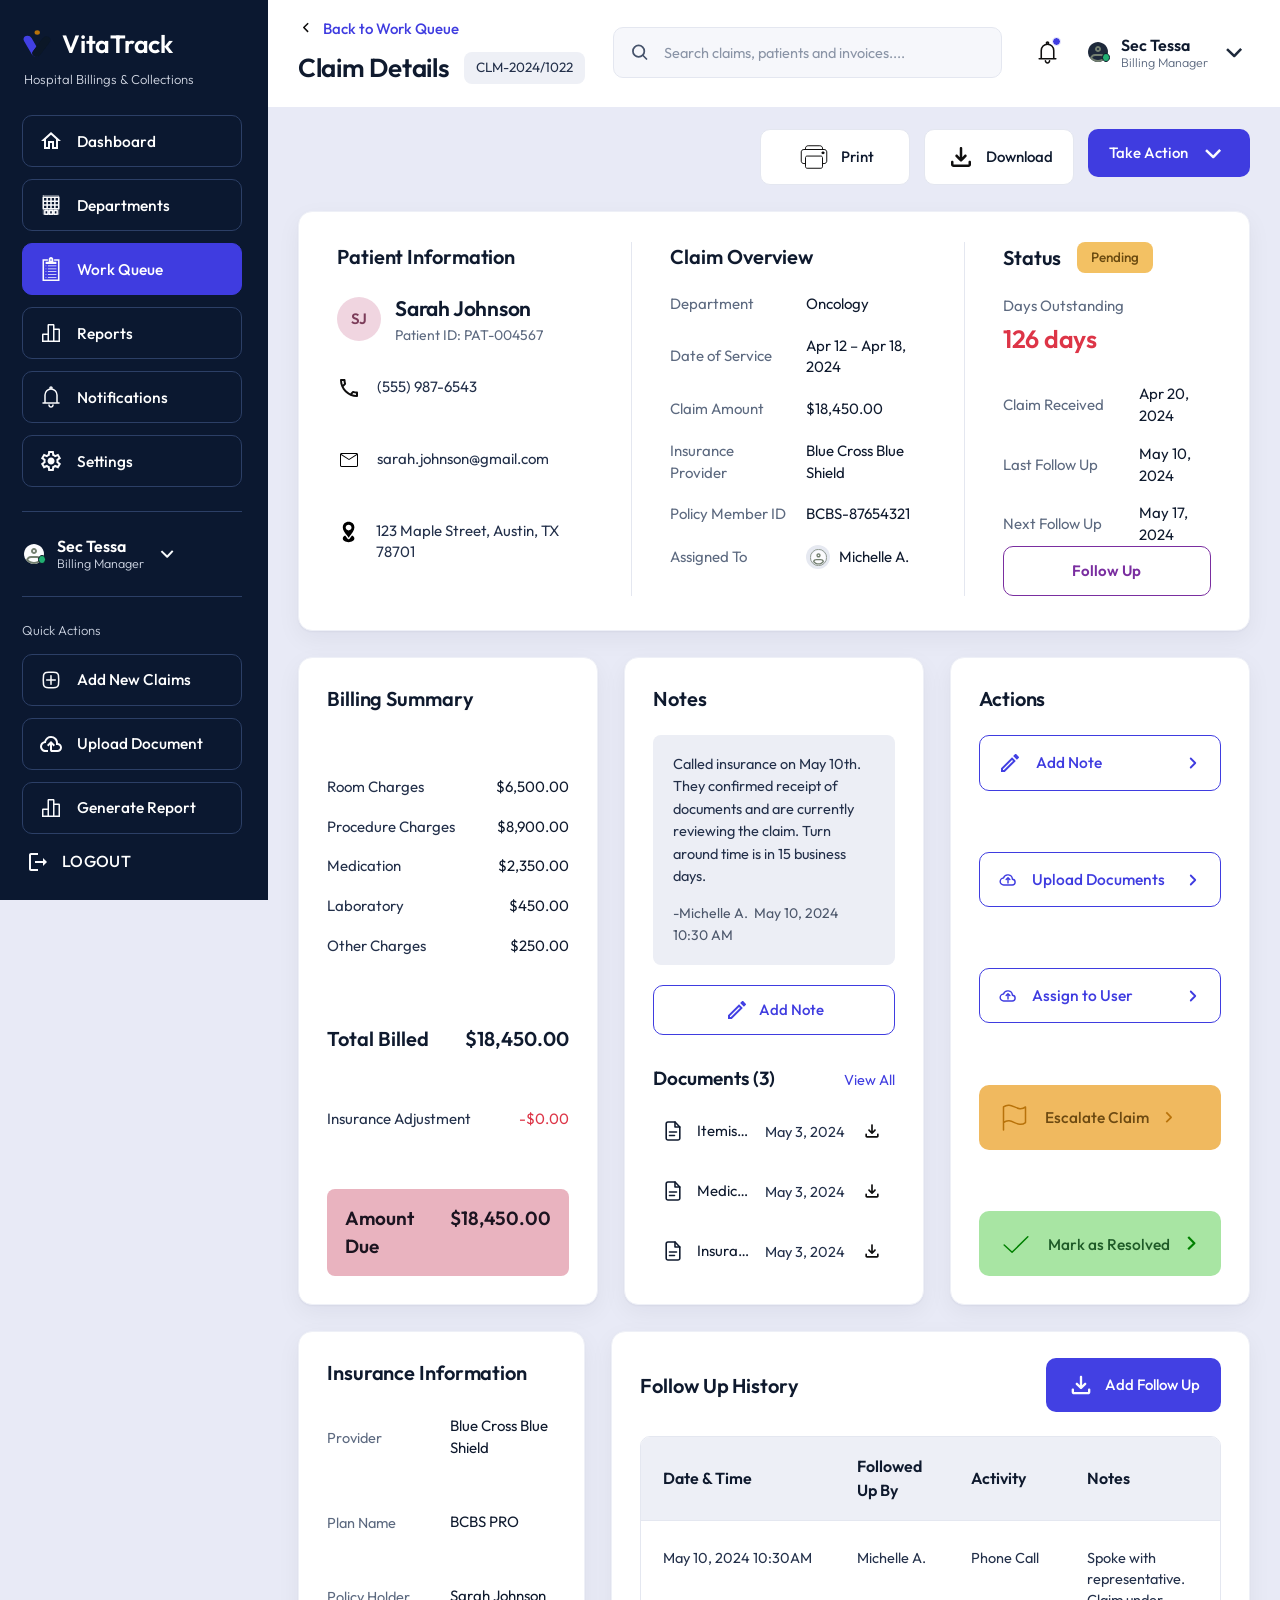
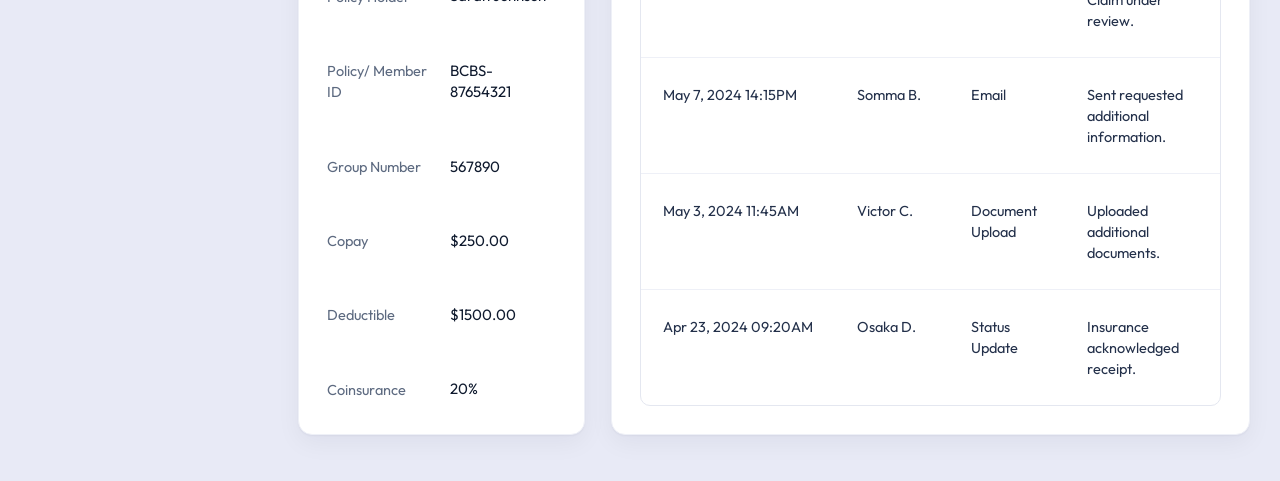
==== commit 78189102: "Update print statement from 'Hello' to 'Goodbye'" ====
--- a/claimdetails.html
+++ b/claimdetails.html
@@ -8,7 +8,7 @@
   <link rel="preconnect" href="https://fonts.googleapis.com" />
   <link rel="preconnect" href="https://fonts.gstatic.com" crossorigin />
   <link href="https://fonts.googleapis.com/css2?family=Outfit:wght@300;400;500;600;700&display=swap" rel="stylesheet" />
-  <link rel="stylesheet" href="claimdetails.css?v=6" />
+  <link rel="stylesheet" href="claimdetails.css?v=20" />
 </head>
 
 <body>
@@ -202,10 +202,10 @@
 
         <div class="topbar__left">
           <a class="back" href="#">
-            <svg viewBox="0 0 24 24" fill="none" stroke="currentColor" stroke-width="2.2" stroke-linecap="round"
-              stroke-linejoin="round">
-              <path d="m14 6-6 6 6 6" />
-            </svg>
+            <svg width="24" height="43" viewBox="0 0 24 43" fill="none" xmlns="http://www.w3.org/2000/svg">
+<path fill-rule="evenodd" clip-rule="evenodd" d="M3.75404 17.5623L14.8114 6.66256L17.5358 9.4264L7.8604 18.9639L17.3979 28.6393L14.634 31.3637L3.73434 20.3064C3.37313 19.9399 3.17229 19.4449 3.17598 18.9302C3.17968 18.4156 3.3876 17.9236 3.75404 17.5623Z" fill="#0F0E0E"/>
+</svg>
+
             <span>Back to Work Queue</span>
           </a>
           <div class="topbar__title">
@@ -276,10 +276,10 @@
                 <strong>Sec Tessa</strong>
                 <small>Billing Manager</small>
               </span>
-              <svg class="chev" viewBox="0 0 24 24" fill="none" stroke="currentColor" stroke-width="2"
-                stroke-linecap="round" stroke-linejoin="round">
-                <path d="m6 9 6 6 6-6" />
-              </svg>
+              <svg width="31" height="16" viewBox="0 0 31 16" fill="none" xmlns="http://www.w3.org/2000/svg">
+<path fill-rule="evenodd" clip-rule="evenodd" d="M14.3579 13.0055L7.14931 6.07438L8.88179 4.27254L15.1895 10.3374L21.2544 4.02974L23.0562 5.76222L16.1251 12.9708C15.8953 13.2097 15.5801 13.3476 15.2487 13.3541C14.9173 13.3606 14.5969 13.2352 14.3579 13.0055Z" fill="#1E293B"/>
+</svg>
+
             </summary>
             <div class="menu__panel">
               <p class="menu__head">Sec Tessa · Billing Manager</p>
@@ -298,30 +298,29 @@
         <!-- toolbar -->
         <div class="toolbar">
           <button class="btn btn--ghost" type="button">
-            <svg class="ico" viewBox="0 0 24 24" fill="none" stroke="currentColor" stroke-width="1.7"
-              stroke-linecap="round" stroke-linejoin="round">
-              <path d="M7 9V4h10v5" />
-              <rect x="4" y="9" width="16" height="7" rx="1.6" />
-              <path d="M7 14h10v6H7z" />
-            </svg>
+            <svg width="34" height="30" viewBox="0 0 34 30" fill="none" xmlns="http://www.w3.org/2000/svg">
+<path d="M25.5 21.5625H27.0938C27.7976 21.5606 28.472 21.3131 28.9697 20.874C29.4674 20.4348 29.7479 19.8398 29.75 19.2188V9.84375C29.7479 9.22272 29.4674 8.62765 28.9697 8.18852C28.472 7.74938 27.7976 7.50185 27.0938 7.5H6.90625C6.20242 7.50185 5.52801 7.74938 5.03032 8.18852C4.53263 8.62765 4.2521 9.22272 4.25 9.84375V19.2188C4.2521 19.8398 4.53263 20.4348 5.03032 20.874C5.52801 21.3131 6.20242 21.5606 6.90625 21.5625H8.5" stroke="#0F0E0E" stroke-linejoin="round"/>
+<path d="M23.885 14.0625H10.115C9.22306 14.0625 8.5 14.7005 8.5 15.4875V24.825C8.5 25.612 9.22306 26.25 10.115 26.25H23.885C24.7769 26.25 25.5 25.612 25.5 24.825V15.4875C25.5 14.7005 24.7769 14.0625 23.885 14.0625Z" stroke="#0F0E0E" stroke-linejoin="round"/>
+<path d="M25.5 7.5V6.09375C25.4979 5.47272 25.2174 4.87765 24.7197 4.43852C24.222 3.99938 23.5476 3.75185 22.8438 3.75H11.1562C10.4524 3.75185 9.77801 3.99938 9.28032 4.43852C8.78263 4.87765 8.5021 5.47272 8.5 6.09375V7.5" stroke="#0F0E0E" stroke-linejoin="round"/>
+<path d="M26.0312 12.1875C26.9115 12.1875 27.625 11.5579 27.625 10.7812C27.625 10.0046 26.9115 9.375 26.0312 9.375C25.151 9.375 24.4375 10.0046 24.4375 10.7812C24.4375 11.5579 25.151 12.1875 26.0312 12.1875Z" fill="#0F0E0E"/>
+</svg>
+
             Print
           </button>
           <button class="btn btn--ghost" type="button">
-            <svg class="ico" viewBox="0 0 24 24" fill="none" stroke="currentColor" stroke-width="1.7"
-              stroke-linecap="round" stroke-linejoin="round">
-              <path d="M12 4v10" />
-              <path d="m8 10.5 4 4 4-4" />
-              <path d="M5 19h14" />
-            </svg>
+            <svg width="30" height="30" viewBox="0 0 30 30" fill="none" xmlns="http://www.w3.org/2000/svg">
+<path d="M14.5312 19.3913C14.3854 19.3388 14.25 19.25 14.125 19.125L9.625 14.625C9.375 14.375 9.255 14.0833 9.265 13.75C9.275 13.4167 9.395 13.125 9.625 12.875C9.875 12.625 10.1721 12.495 10.5163 12.485C10.8604 12.475 11.1571 12.5946 11.4062 12.8438L13.75 15.1875V6.25C13.75 5.89584 13.87 5.59917 14.11 5.36C14.35 5.12084 14.6467 5.00084 15 5C15.3533 4.99917 15.6504 5.11917 15.8913 5.36C16.1321 5.60084 16.2517 5.8975 16.25 6.25V15.1875L18.5938 12.8438C18.8438 12.5938 19.1408 12.4738 19.485 12.4838C19.8292 12.4938 20.1258 12.6242 20.375 12.875C20.6042 13.125 20.7242 13.4167 20.735 13.75C20.7458 14.0833 20.6258 14.375 20.375 14.625L15.875 19.125C15.75 19.25 15.6146 19.3388 15.4688 19.3913C15.3229 19.4438 15.1667 19.4696 15 19.4688C14.8333 19.4679 14.6771 19.4421 14.5312 19.3913ZM7.5 25C6.8125 25 6.22417 24.7554 5.735 24.2663C5.24583 23.7771 5.00083 23.1883 5 22.5V20C5 19.6458 5.12 19.3492 5.36 19.11C5.6 18.8708 5.89667 18.7508 6.25 18.75C6.60333 18.7492 6.90042 18.8692 7.14125 19.11C7.38208 19.3508 7.50167 19.6475 7.5 20V22.5H22.5V20C22.5 19.6458 22.62 19.3492 22.86 19.11C23.1 18.8708 23.3967 18.7508 23.75 18.75C24.1033 18.7492 24.4004 18.8692 24.6412 19.11C24.8821 19.3508 25.0017 19.6475 25 20V22.5C25 23.1875 24.7554 23.7763 24.2663 24.2663C23.7771 24.7563 23.1883 25.0008 22.5 25H7.5Z" fill="#0F0E0E"/>
+</svg>
+
             Download
           </button>
           <details class="menu">
             <summary class="btn btn--primary">
               Take Action
-              <svg class="chev" viewBox="0 0 24 24" fill="none" stroke="currentColor" stroke-width="2.2"
-                stroke-linecap="round" stroke-linejoin="round">
-                <path d="m6 9 6 6 6-6" />
-              </svg>
+              <svg width="31" height="16" viewBox="0 0 31 16" fill="none" xmlns="http://www.w3.org/2000/svg">
+<path fill-rule="evenodd" clip-rule="evenodd" d="M14.3579 13.0055L7.14931 6.07438L8.88179 4.27254L15.1895 10.3374L21.2544 4.02974L23.0562 5.76222L16.1251 12.9708C15.8953 13.2097 15.5801 13.3476 15.2487 13.3541C14.9173 13.3606 14.5969 13.2352 14.3579 13.0055Z" fill="#FBFBFD"/>
+</svg>
+
             </summary>
             <div class="menu__panel menu__panel--right">
               <a class="menu__item" href="#">Add note</a>
@@ -522,12 +521,10 @@
                 <span class="docs__name">Itemised Bill.pdf</span>
                 <span class="docs__date">May 3, 2024</span>
                 <button class="icon-btn" type="button" aria-label="Download Itemised Bill.pdf">
-                  <svg viewBox="0 0 24 24" fill="none" stroke="currentColor" stroke-width="1.9" stroke-linecap="round"
-                    stroke-linejoin="round">
-                    <path d="M12 4v10" />
-                    <path d="m8 10.5 4 4 4-4" />
-                    <path d="M5 19h14" />
-                  </svg>
+                  <svg width="31" height="31" viewBox="0 0 31 31" fill="none" xmlns="http://www.w3.org/2000/svg">
+<path d="M15.016 20.0376C14.8653 19.9834 14.7253 19.8917 14.5962 19.7625L9.94616 15.1125C9.68783 14.8542 9.56383 14.5528 9.57416 14.2083C9.58449 13.8639 9.70849 13.5625 9.94616 13.3042C10.2045 13.0458 10.5115 12.9115 10.8671 12.9012C11.2228 12.8908 11.5293 13.0144 11.7868 13.2719L14.2087 15.6938V6.45834C14.2087 6.09236 14.3327 5.78581 14.5807 5.53867C14.8287 5.29153 15.1352 5.16753 15.5003 5.16667C15.8654 5.16581 16.1724 5.28981 16.4213 5.53867C16.6701 5.78753 16.7937 6.09409 16.792 6.45834V15.6938L19.2139 13.2719C19.4722 13.0135 19.7792 12.8895 20.1348 12.8999C20.4905 12.9102 20.797 13.045 21.0545 13.3042C21.2913 13.5625 21.4153 13.8639 21.4265 14.2083C21.4377 14.5528 21.3137 14.8542 21.0545 15.1125L16.4045 19.7625C16.2753 19.8917 16.1354 19.9834 15.9847 20.0376C15.834 20.0919 15.6725 20.1186 15.5003 20.1177C15.3281 20.1168 15.1666 20.0902 15.016 20.0376ZM7.75033 25.8333C7.03991 25.8333 6.43196 25.5806 5.92649 25.0751C5.42102 24.5697 5.16785 23.9613 5.16699 23.25V20.6667C5.16699 20.3007 5.29099 19.9941 5.53899 19.747C5.78699 19.4999 6.09355 19.3759 6.45866 19.375C6.82377 19.3741 7.13076 19.4981 7.37962 19.747C7.62848 19.9959 7.75205 20.3024 7.75033 20.6667V23.25H23.2503V20.6667C23.2503 20.3007 23.3743 19.9941 23.6223 19.747C23.8703 19.4999 24.1769 19.3759 24.542 19.375C24.9071 19.3741 25.2141 19.4981 25.4629 19.747C25.7118 19.9959 25.8354 20.3024 25.8337 20.6667V23.25C25.8337 23.9604 25.5809 24.5688 25.0755 25.0751C24.57 25.5815 23.9616 25.8342 23.2503 25.8333H7.75033Z" fill="#0F0E0E"/>
+</svg>
+
                 </button>
               </li>
               <li>
@@ -540,12 +537,10 @@
                 <span class="docs__name">Medical Records.pdf</span>
                 <span class="docs__date">May 3, 2024</span>
                 <button class="icon-btn" type="button" aria-label="Download Medical Records.pdf">
-                  <svg viewBox="0 0 24 24" fill="none" stroke="currentColor" stroke-width="1.9" stroke-linecap="round"
-                    stroke-linejoin="round">
-                    <path d="M12 4v10" />
-                    <path d="m8 10.5 4 4 4-4" />
-                    <path d="M5 19h14" />
-                  </svg>
+                  <svg width="31" height="31" viewBox="0 0 31 31" fill="none" xmlns="http://www.w3.org/2000/svg">
+<path d="M15.016 20.0376C14.8653 19.9834 14.7253 19.8917 14.5962 19.7625L9.94616 15.1125C9.68783 14.8542 9.56383 14.5528 9.57416 14.2083C9.58449 13.8639 9.70849 13.5625 9.94616 13.3042C10.2045 13.0458 10.5115 12.9115 10.8671 12.9012C11.2228 12.8908 11.5293 13.0144 11.7868 13.2719L14.2087 15.6938V6.45834C14.2087 6.09236 14.3327 5.78581 14.5807 5.53867C14.8287 5.29153 15.1352 5.16753 15.5003 5.16667C15.8654 5.16581 16.1724 5.28981 16.4213 5.53867C16.6701 5.78753 16.7937 6.09409 16.792 6.45834V15.6938L19.2139 13.2719C19.4722 13.0135 19.7792 12.8895 20.1348 12.8999C20.4905 12.9102 20.797 13.045 21.0545 13.3042C21.2913 13.5625 21.4153 13.8639 21.4265 14.2083C21.4377 14.5528 21.3137 14.8542 21.0545 15.1125L16.4045 19.7625C16.2753 19.8917 16.1354 19.9834 15.9847 20.0376C15.834 20.0919 15.6725 20.1186 15.5003 20.1177C15.3281 20.1168 15.1666 20.0902 15.016 20.0376ZM7.75033 25.8333C7.03991 25.8333 6.43196 25.5806 5.92649 25.0751C5.42102 24.5697 5.16785 23.9613 5.16699 23.25V20.6667C5.16699 20.3007 5.29099 19.9941 5.53899 19.747C5.78699 19.4999 6.09355 19.3759 6.45866 19.375C6.82377 19.3741 7.13076 19.4981 7.37962 19.747C7.62848 19.9959 7.75205 20.3024 7.75033 20.6667V23.25H23.2503V20.6667C23.2503 20.3007 23.3743 19.9941 23.6223 19.747C23.8703 19.4999 24.1769 19.3759 24.542 19.375C24.9071 19.3741 25.2141 19.4981 25.4629 19.747C25.7118 19.9959 25.8354 20.3024 25.8337 20.6667V23.25C25.8337 23.9604 25.5809 24.5688 25.0755 25.0751C24.57 25.5815 23.9616 25.8342 23.2503 25.8333H7.75033Z" fill="#0F0E0E"/>
+</svg>
+
                 </button>
               </li>
               <li>
@@ -558,12 +553,10 @@
                 <span class="docs__name">Insurance Card.pdf</span>
                 <span class="docs__date">May 3, 2024</span>
                 <button class="icon-btn" type="button" aria-label="Download Insurance Card.pdf">
-                  <svg viewBox="0 0 24 24" fill="none" stroke="currentColor" stroke-width="1.9" stroke-linecap="round"
-                    stroke-linejoin="round">
-                    <path d="M12 4v10" />
-                    <path d="m8 10.5 4 4 4-4" />
-                    <path d="M5 19h14" />
-                  </svg>
+                  <svg width="31" height="31" viewBox="0 0 31 31" fill="none" xmlns="http://www.w3.org/2000/svg">
+<path d="M15.016 20.0376C14.8653 19.9834 14.7253 19.8917 14.5962 19.7625L9.94616 15.1125C9.68783 14.8542 9.56383 14.5528 9.57416 14.2083C9.58449 13.8639 9.70849 13.5625 9.94616 13.3042C10.2045 13.0458 10.5115 12.9115 10.8671 12.9012C11.2228 12.8908 11.5293 13.0144 11.7868 13.2719L14.2087 15.6938V6.45834C14.2087 6.09236 14.3327 5.78581 14.5807 5.53867C14.8287 5.29153 15.1352 5.16753 15.5003 5.16667C15.8654 5.16581 16.1724 5.28981 16.4213 5.53867C16.6701 5.78753 16.7937 6.09409 16.792 6.45834V15.6938L19.2139 13.2719C19.4722 13.0135 19.7792 12.8895 20.1348 12.8999C20.4905 12.9102 20.797 13.045 21.0545 13.3042C21.2913 13.5625 21.4153 13.8639 21.4265 14.2083C21.4377 14.5528 21.3137 14.8542 21.0545 15.1125L16.4045 19.7625C16.2753 19.8917 16.1354 19.9834 15.9847 20.0376C15.834 20.0919 15.6725 20.1186 15.5003 20.1177C15.3281 20.1168 15.1666 20.0902 15.016 20.0376ZM7.75033 25.8333C7.03991 25.8333 6.43196 25.5806 5.92649 25.0751C5.42102 24.5697 5.16785 23.9613 5.16699 23.25V20.6667C5.16699 20.3007 5.29099 19.9941 5.53899 19.747C5.78699 19.4999 6.09355 19.3759 6.45866 19.375C6.82377 19.3741 7.13076 19.4981 7.37962 19.747C7.62848 19.9959 7.75205 20.3024 7.75033 20.6667V23.25H23.2503V20.6667C23.2503 20.3007 23.3743 19.9941 23.6223 19.747C23.8703 19.4999 24.1769 19.3759 24.542 19.375C24.9071 19.3741 25.2141 19.4981 25.4629 19.747C25.7118 19.9959 25.8354 20.3024 25.8337 20.6667V23.25C25.8337 23.9604 25.5809 24.5688 25.0755 25.0751C24.57 25.5815 23.9616 25.8342 23.2503 25.8333H7.75033Z" fill="#0F0E0E"/>
+</svg>
+
                 </button>
               </li>
             </ul>
@@ -574,16 +567,15 @@
 
             <div class="actions">
               <button class="action action--outline" type="button">
-                <svg class="ico" viewBox="0 0 24 24" fill="none" stroke="currentColor" stroke-width="1.7"
-                  stroke-linecap="round" stroke-linejoin="round">
-                  <path d="M4 20h4l10-10-4-4L4 16v4Z" />
-                  <path d="m14.5 5.5 4 4" />
-                </svg>
+                <svg width="24" height="24" viewBox="0 0 24 24" fill="none" xmlns="http://www.w3.org/2000/svg">
+<path d="M14.06 9L15 9.94L5.92 19H5V18.08L14.06 9ZM17.66 3C17.41 3 17.15 3.1 16.96 3.29L15.13 5.12L18.88 8.87L20.71 7.04C21.1 6.65 21.1 6 20.71 5.63L18.37 3.29C18.17 3.09 17.92 3 17.66 3ZM14.06 6.19L3 17.25V21H6.75L17.81 9.94L14.06 6.19Z" fill="#4240E3"/>
+</svg>
                 <span>Add Note</span>
                 <svg class="arrow" viewBox="0 0 24 24" fill="none" stroke="currentColor" stroke-width="2.4"
                   stroke-linecap="round" stroke-linejoin="round">
                   <path d="m9 6 6 6-6 6" />
                 </svg>
+
               </button>
 
               <button class="action action--outline" type="button">
@@ -613,28 +605,27 @@
               </button>
 
               <button class="action action--amber" type="button">
-                <svg class="ico" viewBox="0 0 24 24" fill="none" stroke="currentColor" stroke-width="1.8"
-                  stroke-linecap="round" stroke-linejoin="round">
-                  <path d="M6 21V4" />
-                  <path d="M6 5h11l-2 3.5L17 12H6" />
-                </svg>
+                <svg width="33" height="33" viewBox="0 0 33 33" fill="none" xmlns="http://www.w3.org/2000/svg">
+<path d="M5.5 28.875V21.5696M5.5 21.5696C13.4997 15.3134 19.5003 27.8259 27.5 21.5696V5.93038C19.5003 12.1866 13.4997 -0.325867 5.5 5.93038V21.5696Z" stroke="#B8720A" stroke-width="1.5" stroke-linecap="round" stroke-linejoin="round"/>
+</svg>
+
                 <span>Escalate Claim</span>
-                <svg class="arrow" viewBox="0 0 24 24" fill="none" stroke="currentColor" stroke-width="2.4"
-                  stroke-linecap="round" stroke-linejoin="round">
-                  <path d="m9 6 6 6-6 6" />
-                </svg>
+                <svg width="11" height="21" viewBox="0 0 11 21" fill="none" xmlns="http://www.w3.org/2000/svg">
+<path fill-rule="evenodd" clip-rule="evenodd" d="M8.7358 10.9145L3.87311 15.7252L2.67066 14.5097L6.92561 10.3002L2.71616 6.04529L3.93161 4.84283L8.7423 9.70552C8.90172 9.86671 8.9906 10.0846 8.98938 10.3113C8.98816 10.5381 8.89695 10.755 8.7358 10.9145Z" fill="#B8720A"/>
+</svg>
+
               </button>
 
               <button class="action action--green" type="button">
-                <svg class="ico" viewBox="0 0 24 24" fill="none" stroke="currentColor" stroke-width="2"
-                  stroke-linecap="round" stroke-linejoin="round">
-                  <path d="m5 12.5 4.5 4.5L19 7" />
-                </svg>
+                <svg width="36" height="33" viewBox="0 0 36 33" fill="none" xmlns="http://www.w3.org/2000/svg">
+<path d="M6.1875 18.0469L14.0625 25.2656L29.8125 9.79688" stroke="#008000" stroke-width="1.5" stroke-linecap="round" stroke-linejoin="round"/>
+</svg>
+
                 <span>Mark as Resolved</span>
-                <svg class="arrow" viewBox="0 0 24 24" fill="none" stroke="currentColor" stroke-width="2.4"
-                  stroke-linecap="round" stroke-linejoin="round">
-                  <path d="m9 6 6 6-6 6" />
-                </svg>
+                <svg width="14" height="27" viewBox="0 0 14 27" fill="none" xmlns="http://www.w3.org/2000/svg">
+<path fill-rule="evenodd" clip-rule="evenodd" d="M11.1421 13.9207L4.94006 20.0565L3.4064 18.5062L8.83333 13.1373L3.46443 7.71039L5.01467 6.17673L11.1504 12.3788C11.3537 12.5844 11.4671 12.8623 11.4655 13.1515C11.464 13.4406 11.3477 13.7173 11.1421 13.9207Z" fill="#008000"/>
+</svg>
+
               </button>
             </div>
           </section>
@@ -684,13 +675,11 @@
           <section class="card">
             <div class="history-head">
               <h3 class="card__title card__title--flush">Follow Up History</h3>
-              <button class="btn btn--primary" type="button">
-                <svg class="ico" viewBox="0 0 24 24" fill="none" stroke="currentColor" stroke-width="1.8"
-                  stroke-linecap="round" stroke-linejoin="round">
-                  <path d="M12 4v10" />
-                  <path d="m8 10.5 4 4 4-4" />
-                  <path d="M5 19h14" />
-                </svg>
+              <button style="background-color: #4240E3;" class="btn btn--primary" type="button">
+                <svg width="28" height="28" viewBox="0 0 28 28" fill="none" xmlns="http://www.w3.org/2000/svg">
+<path d="M13.5628 18.0985C13.4267 18.0495 13.3003 17.9667 13.1837 17.85L8.98366 13.65C8.75033 13.4167 8.63833 13.1444 8.64766 12.8333C8.65699 12.5222 8.76899 12.25 8.98366 12.0167C9.21699 11.7833 9.49427 11.662 9.81549 11.6527C10.1367 11.6433 10.4136 11.7549 10.6462 11.9875L12.8337 14.175V5.83333C12.8337 5.50277 12.9457 5.22588 13.1697 5.00266C13.3937 4.77944 13.6705 4.66744 14.0003 4.66666C14.3301 4.66588 14.6074 4.77788 14.8322 5.00266C15.0569 5.22744 15.1685 5.50433 15.167 5.83333V14.175L17.3545 11.9875C17.5878 11.7542 17.8651 11.6422 18.1863 11.6515C18.5075 11.6608 18.7844 11.7825 19.017 12.0167C19.2309 12.25 19.3429 12.5222 19.353 12.8333C19.3631 13.1444 19.2511 13.4167 19.017 13.65L14.817 17.85C14.7003 17.9667 14.5739 18.0495 14.4378 18.0985C14.3017 18.1475 14.1559 18.1716 14.0003 18.1708C13.8448 18.17 13.6989 18.1459 13.5628 18.0985ZM7.00033 23.3333C6.35866 23.3333 5.80955 23.105 5.35299 22.6485C4.89644 22.1919 4.66777 21.6424 4.66699 21V18.6667C4.66699 18.3361 4.77899 18.0592 5.00299 17.836C5.22699 17.6128 5.50388 17.5008 5.83366 17.5C6.16344 17.4992 6.44071 17.6112 6.66549 17.836C6.89027 18.0608 7.00188 18.3377 7.00033 18.6667V21H21.0003V18.6667C21.0003 18.3361 21.1123 18.0592 21.3363 17.836C21.5603 17.6128 21.8372 17.5008 22.167 17.5C22.4968 17.4992 22.774 17.6112 22.9988 17.836C23.2236 18.0608 23.3352 18.3377 23.3337 18.6667V21C23.3337 21.6417 23.1054 22.1912 22.6488 22.6485C22.1923 23.1058 21.6428 23.3341 21.0003 23.3333H7.00033Z" fill="#FBFBFD"/>
+</svg>
+
                 Add Follow Up
               </button>
             </div>
--- a/claimdetails.css
+++ b/claimdetails.css
@@ -477,20 +477,26 @@
   margin-top: 2px;
 }
 
-.contact { display: flex; flex-direction: column; gap: 20px; }
+.contact { display: flex; flex-direction: column; gap: 24px; margin-top: 4px; }
 .contact li {
   display: flex;
-  align-items: center;
+  align-items: flex-start;
   gap: 16px;
   font-size: 15px;
   color: var(--ink-2);
-}
-.contact .ico { color: var(--ink); }
+  min-height: 48px;
+}
+.contact .ico { color: var(--ink); margin-top: 2px;}
 
 /* label / value pairs */
 .pairs { display: flex; flex-direction: column; gap: 20px; }
 .pairs--tight { gap: 16px; }
-.pairs--loose { gap: 26px; }
+.pairs--loose { 
+  display: flex; 
+  flex-direction: column; 
+  gap: 18px; 
+  margin-top: 4px;
+}
 
 .pair {
   display: grid;
@@ -539,8 +545,14 @@
   align-items: stretch;
 }
 
+.grid-3 > .card {
+  display: flex;
+  flex-direction: column;
+  justify-content: space-between;
+}
+
 /* billing summary */
-.lines { display: flex; flex-direction: column; gap: 22px; }
+.lines { display: flex; flex-direction: column; gap: 18px; margin-bottom: 12px; }
 .lines li {
   display: flex;
   justify-content: space-between;
@@ -554,7 +566,7 @@
   display: flex;
   justify-content: space-between;
   gap: 16px;
-  margin-top: 28px;
+  margin-top: 14px;
   font-size: 20px;
   font-weight: 600;
 }
@@ -563,7 +575,7 @@
   display: flex;
   justify-content: space-between;
   gap: 16px;
-  margin-top: 22px;
+  margin-top: 14px;
   font-size: 15px;
   color: var(--ink-2);
 }
@@ -573,7 +585,7 @@
   display: flex;
   justify-content: space-between;
   gap: 16px;
-  margin-top: auto;
+  margin-top: 18px;
   padding: 16px 18px;
   border-radius: var(--r-sm);
   background: var(--pink);
@@ -606,18 +618,19 @@
 .link { color: var(--indigo); font-size: 14.5px; }
 .link:hover { text-decoration: underline; }
 
-.docs { display: flex; flex-direction: column; gap: 8px; margin-top: 14px; }
+.docs { display: flex; flex-direction: column; gap: 10px; margin-top: 14px; }
 .docs li {
-  display: flex;
-  align-items: center;
-  gap: 14px;
-  padding: 10px 6px;
+  display: grid;
+  grid-template-columns: 24px minmax(0, 1fr) auto 30px;
+  align-items: center;
+  gap: 12px;
+  padding: 10px 8px;
   border-radius: var(--r-sm);
 }
 .docs li:hover { background: #f5f6fb; }
 .doc-ico { color: var(--ink); }
-.docs__name { font-size: 15px; }
-.docs__date { margin-left: auto; font-size: 14.5px; color: var(--ink-2); white-space: nowrap; }
+.docs__name { font-size: 15px; white-space: nowrap; overflow: hidden; text-overflow: ellipsis;}
+.docs__date { font-size: 14.5px; color: var(--ink-2); white-space: nowrap; text-align: right;}
 
 .icon-btn {
   display: grid;
@@ -630,12 +643,13 @@
   border-radius: var(--r-sm);
   background: none;
   color: var(--ink);
+  margin-left: auto;
 }
 .icon-btn svg { width: 20px; height: 20px; }
 .icon-btn:hover { background: #e9ebf3; }
 
 /* actions */
-.actions { display: flex; flex-direction: column; gap: 16px; }
+.actions { display: flex; flex-direction: column; justify-content: space-between; height: 100%; flex: 1; }
 
 .action {
   display: flex;
@@ -669,6 +683,22 @@
   grid-template-columns: minmax(0, .45fr) minmax(0, 1fr);
   gap: 26px;
   align-items: stretch;
+}
+
+.grid-bottom > .card {
+  display: flex;
+  flex-direction: column;
+  justify-content: space-between;
+  height: 100%;
+}
+
+.pairs--loose {
+  display: flex;
+  flex-direction: column;
+  justify-content: space-between;
+  flex: 1;
+  margin-top: 6px;
+  margin-bottom: 6px;
 }
 
 .history-head {
@@ -838,6 +868,10 @@
 .drawer-close svg { width: 18px; height: 18px; }
 .drawer-close:hover { background: var(--navy-soft); }
 
+/* ============================================================
+   RESPONSIVE MEDIA QUERIES 
+   ============================================================ */
+
 /* ---------- small laptops: sidebar stays, just tighter ---------- */
 @media (min-width: 821px) and (max-width: 1180px) {
   .app { grid-template-columns: 228px minmax(0, 1fr); }
@@ -857,7 +891,54 @@
   .drawer-close { display: none !important; }
 }
 
-/* ---------- responsive ---------- */
+/* ---------- Laptop & Large Screen Layout ---------- */
+@media (min-width: 1025px) {
+  .overview { 
+    display: grid;
+    grid-template-columns: 1.05fr 1.05fr .9fr; 
+    gap: 0;
+    padding: 30px 0 34px;
+  }
+  .overview__col { 
+    padding: 0 38px; 
+    text-align: left;
+    align-items: stretch;
+  }
+  .overview__col + .overview__col { 
+    border-left: 1px solid var(--line); 
+    border-top: 0;
+    padding-top: 0;
+  }
+  .grid-3 { 
+    grid-template-columns: repeat(3, minmax(0, 1fr)); 
+  }
+  .grid-bottom { 
+    grid-template-columns: minmax(0, .45fr) minmax(0, 1fr); 
+  }
+}
+
+/* ---------- Tablet & Medium Screen Down ---------- */
+@media (max-width: 1024px) {
+  .overview { 
+    grid-template-columns: 1fr; 
+    padding: 26px 0; 
+  }
+  .overview__col {
+    text-align: center;
+    align-items: center;
+  }
+  .overview__col + .overview__col {
+    border-left: 0;
+    border-top: 1px solid var(--line);
+    padding-top: 30px;
+  }
+  .grid-3,
+  .grid-bottom { grid-template-columns: minmax(0, 1fr); }
+  .table-wrap { overflow-x: auto; }
+  .table { min-width: 620px; }
+}
+
+/* ---------- Mobile Phones ---------- */
 @media (max-width: 820px) {
   .app { grid-template-columns: minmax(0, 1fr); min-height: 0; }
 
@@ -884,25 +965,11 @@
   .topbar { flex-wrap: wrap; gap: 18px; padding-inline: 20px; }
   .search { order: 3; flex-basis: 100%; max-width: none; margin: 0; }
   .topbar__right { margin-left: auto; }
-}
-
-@media (max-width: 1400px) {
-  .grid-3 { grid-template-columns: repeat(3, minmax(0, 1fr)); }
-  .grid-bottom { grid-template-columns: minmax(0, .55fr) minmax(0, 1fr); }
-}
-
-@media (max-width: 1024px) {
-  .grid-3,
-  .grid-bottom { grid-template-columns: minmax(0, 1fr); }
-  .table-wrap { overflow-x: auto; }
-  .table { min-width: 620px; }
-}
-
-@media (max-width: 820px) {
-  .content { padding: 20px 18px 34px; }
   .card { padding: 22px 20px 24px; }
-}
-
+  .card .card__title { text-align: left; }
+}
+
+/* ---------- Print Layout ---------- */
 @media print {
   .sidebar, .topbar, .toolbar, .scrim, .actions, .icon-btn, .btn, .link { display: none !important; }
   body { background: #fff; }
@@ -911,4 +978,4 @@
   .card { box-shadow: none; border: 1px solid #d5d9e4; break-inside: avoid; }
   .overview, .grid-3, .grid-bottom { grid-template-columns: 1fr; }
   .overview__col + .overview__col { border-left: 0; border-top: 1px solid #d5d9e4; padding-top: 20px; }
-}+}
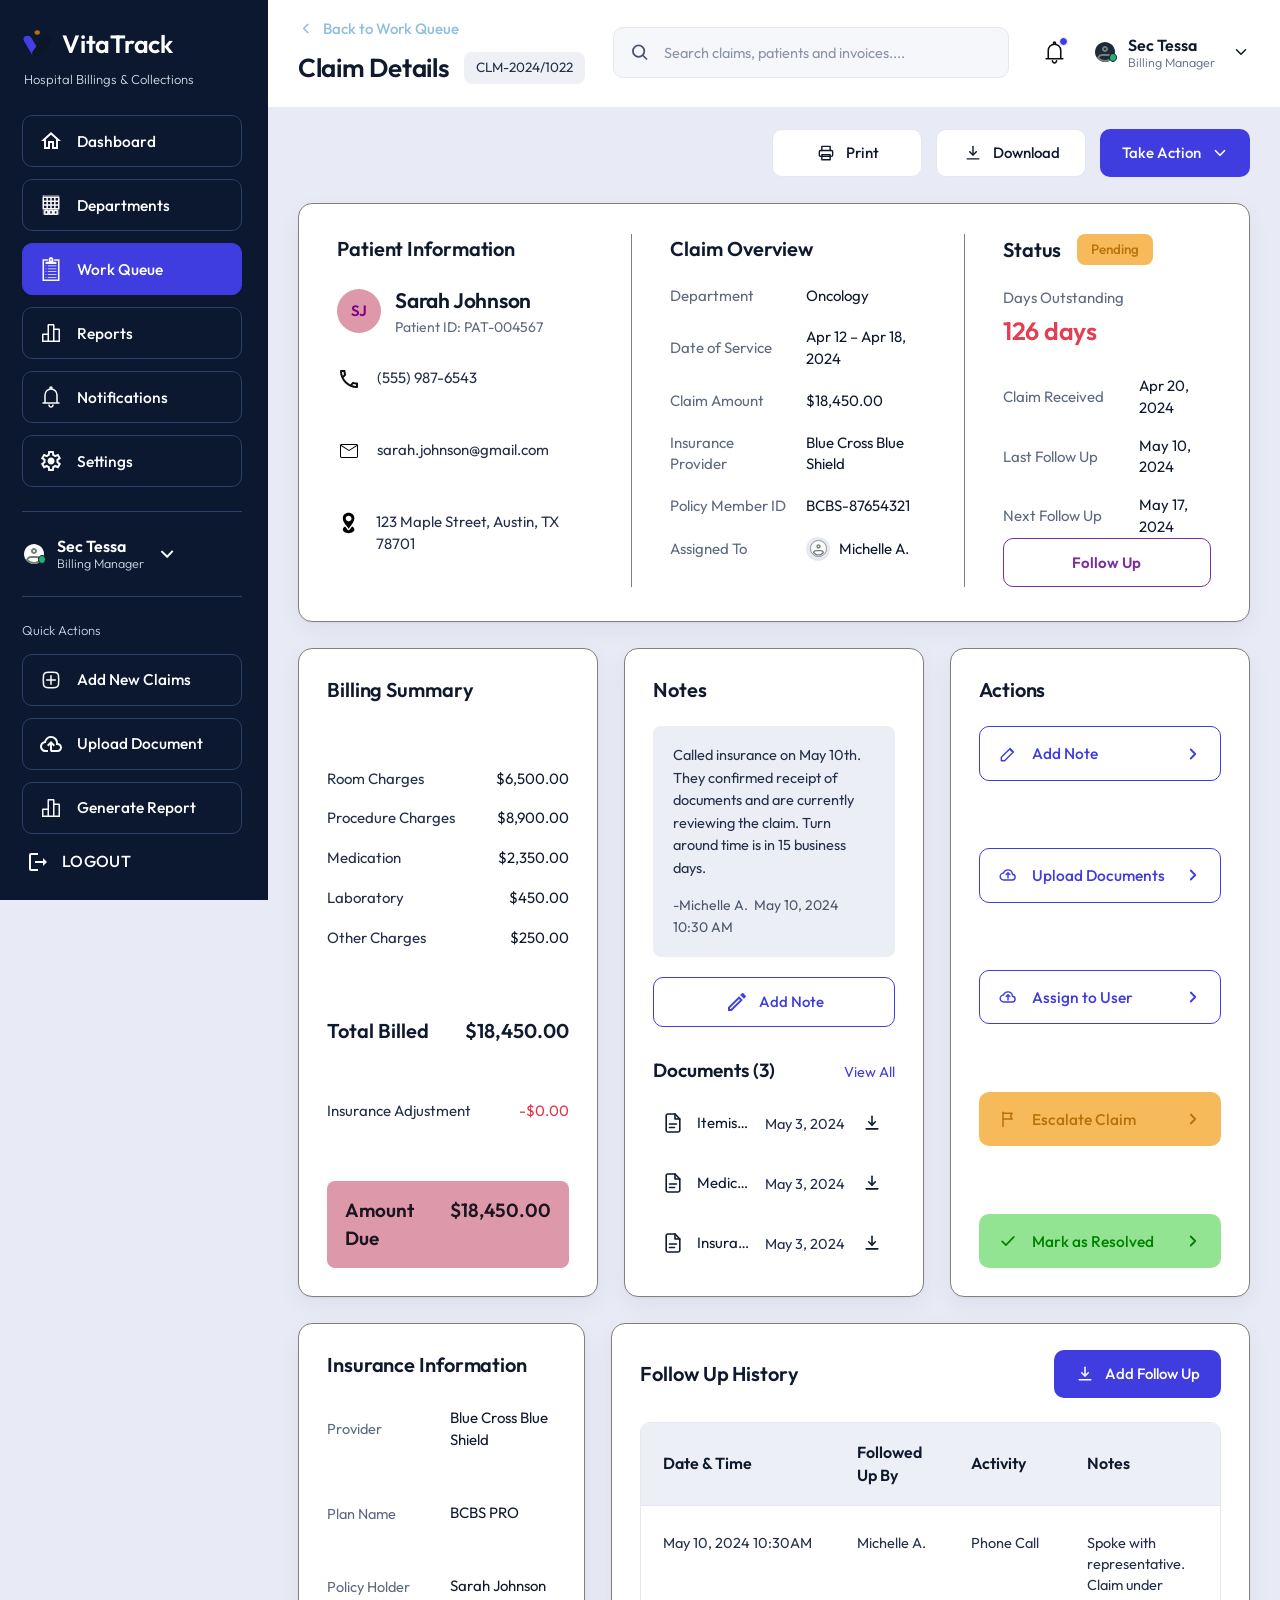
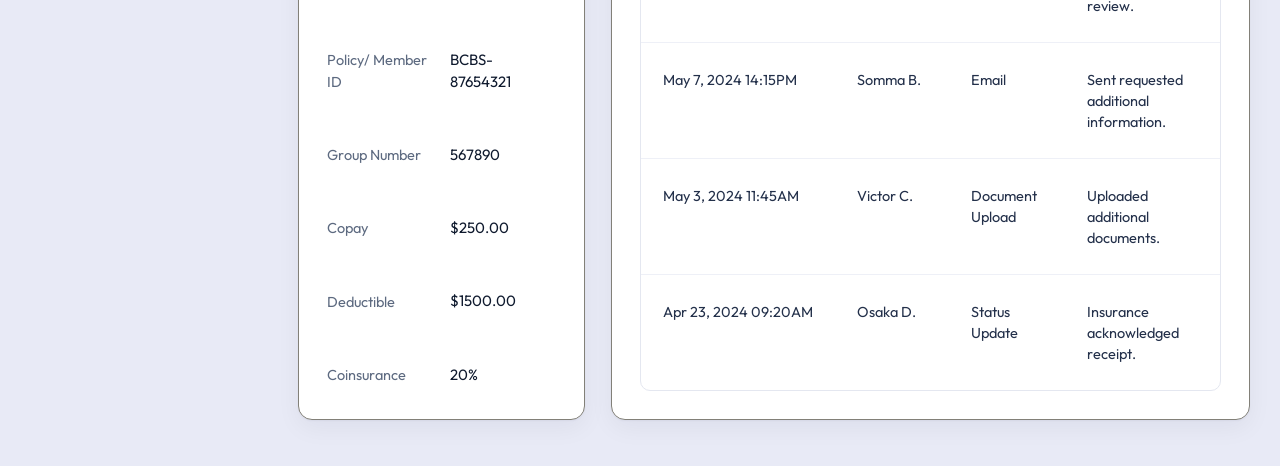
==== commit e885ad7a: "Merge remote changes" ====
--- a/claimdetails.html
+++ b/claimdetails.html
@@ -8,7 +8,7 @@
   <link rel="preconnect" href="https://fonts.googleapis.com" />
   <link rel="preconnect" href="https://fonts.gstatic.com" crossorigin />
   <link href="https://fonts.googleapis.com/css2?family=Outfit:wght@300;400;500;600;700&display=swap" rel="stylesheet" />
-  <link rel="stylesheet" href="claimdetails.css?v=20" />
+  <link rel="stylesheet" href="claimdetails.css?v=6" />
 </head>
 
 <body>
@@ -178,14 +178,16 @@
           </button>
         </div>
 
-        <button class="logout" type="button">
-          <svg width="24" height="24" viewBox="0 0 24 24" fill="none" xmlns="http://www.w3.org/2000/svg">
-            <path d="M5 5H12V3H5C3.9 3 3 3.9 3 5V19C3 20.1 3.9 21 5 21H12V19H5V5ZM21 12L17 8V11H9V13H17V16L21 12Z"
-              fill="#FBFBFD" />
-          </svg>
+        <a href="login.html">
+          <button class="logout" type="button">
+            <svg width="24" height="24" viewBox="0 0 24 24" fill="none" xmlns="http://www.w3.org/2000/svg">
+              <path d="M5 5H12V3H5C3.9 3 3 3.9 3 5V19C3 20.1 3.9 21 5 21H12V19H5V5ZM21 12L17 8V11H9V13H17V16L21 12Z"
+                fill="#FBFBFD" />
+            </svg>
 
           <span>LOGOUT</span>
         </button>
+      </a>
 
       </div>
     </aside>
@@ -201,11 +203,11 @@
         </label>
 
         <div class="topbar__left">
-          <a class="back" href="#">
-            <svg width="24" height="43" viewBox="0 0 24 43" fill="none" xmlns="http://www.w3.org/2000/svg">
-<path fill-rule="evenodd" clip-rule="evenodd" d="M3.75404 17.5623L14.8114 6.66256L17.5358 9.4264L7.8604 18.9639L17.3979 28.6393L14.634 31.3637L3.73434 20.3064C3.37313 19.9399 3.17229 19.4449 3.17598 18.9302C3.17968 18.4156 3.3876 17.9236 3.75404 17.5623Z" fill="#0F0E0E"/>
-</svg>
-
+          <a class="back" href="dashboard.html">
+            <svg viewBox="0 0 24 24" fill="none" stroke="currentColor" stroke-width="2.2" stroke-linecap="round"
+              stroke-linejoin="round">
+              <path d="m14 6-6 6 6 6" />
+            </svg>
             <span>Back to Work Queue</span>
           </a>
           <div class="topbar__title">
@@ -276,10 +278,10 @@
                 <strong>Sec Tessa</strong>
                 <small>Billing Manager</small>
               </span>
-              <svg width="31" height="16" viewBox="0 0 31 16" fill="none" xmlns="http://www.w3.org/2000/svg">
-<path fill-rule="evenodd" clip-rule="evenodd" d="M14.3579 13.0055L7.14931 6.07438L8.88179 4.27254L15.1895 10.3374L21.2544 4.02974L23.0562 5.76222L16.1251 12.9708C15.8953 13.2097 15.5801 13.3476 15.2487 13.3541C14.9173 13.3606 14.5969 13.2352 14.3579 13.0055Z" fill="#1E293B"/>
-</svg>
-
+              <svg class="chev" viewBox="0 0 24 24" fill="none" stroke="currentColor" stroke-width="2"
+                stroke-linecap="round" stroke-linejoin="round">
+                <path d="m6 9 6 6 6-6" />
+              </svg>
             </summary>
             <div class="menu__panel">
               <p class="menu__head">Sec Tessa · Billing Manager</p>
@@ -287,7 +289,7 @@
               <a class="menu__item" href="#">Account settings</a>
               <a class="menu__item" href="#">Notification preferences</a>
               <div class="menu__sep"></div>
-              <a class="menu__item menu__item--danger" href="#">Log out</a>
+              <a class="menu__item menu__item--danger" href="login.html">Log out</a>
             </div>
           </details>
         </div>
@@ -298,29 +300,30 @@
         <!-- toolbar -->
         <div class="toolbar">
           <button class="btn btn--ghost" type="button">
-            <svg width="34" height="30" viewBox="0 0 34 30" fill="none" xmlns="http://www.w3.org/2000/svg">
-<path d="M25.5 21.5625H27.0938C27.7976 21.5606 28.472 21.3131 28.9697 20.874C29.4674 20.4348 29.7479 19.8398 29.75 19.2188V9.84375C29.7479 9.22272 29.4674 8.62765 28.9697 8.18852C28.472 7.74938 27.7976 7.50185 27.0938 7.5H6.90625C6.20242 7.50185 5.52801 7.74938 5.03032 8.18852C4.53263 8.62765 4.2521 9.22272 4.25 9.84375V19.2188C4.2521 19.8398 4.53263 20.4348 5.03032 20.874C5.52801 21.3131 6.20242 21.5606 6.90625 21.5625H8.5" stroke="#0F0E0E" stroke-linejoin="round"/>
-<path d="M23.885 14.0625H10.115C9.22306 14.0625 8.5 14.7005 8.5 15.4875V24.825C8.5 25.612 9.22306 26.25 10.115 26.25H23.885C24.7769 26.25 25.5 25.612 25.5 24.825V15.4875C25.5 14.7005 24.7769 14.0625 23.885 14.0625Z" stroke="#0F0E0E" stroke-linejoin="round"/>
-<path d="M25.5 7.5V6.09375C25.4979 5.47272 25.2174 4.87765 24.7197 4.43852C24.222 3.99938 23.5476 3.75185 22.8438 3.75H11.1562C10.4524 3.75185 9.77801 3.99938 9.28032 4.43852C8.78263 4.87765 8.5021 5.47272 8.5 6.09375V7.5" stroke="#0F0E0E" stroke-linejoin="round"/>
-<path d="M26.0312 12.1875C26.9115 12.1875 27.625 11.5579 27.625 10.7812C27.625 10.0046 26.9115 9.375 26.0312 9.375C25.151 9.375 24.4375 10.0046 24.4375 10.7812C24.4375 11.5579 25.151 12.1875 26.0312 12.1875Z" fill="#0F0E0E"/>
-</svg>
-
+            <svg class="ico" viewBox="0 0 24 24" fill="none" stroke="currentColor" stroke-width="1.7"
+              stroke-linecap="round" stroke-linejoin="round">
+              <path d="M7 9V4h10v5" />
+              <rect x="4" y="9" width="16" height="7" rx="1.6" />
+              <path d="M7 14h10v6H7z" />
+            </svg>
             Print
           </button>
           <button class="btn btn--ghost" type="button">
-            <svg width="30" height="30" viewBox="0 0 30 30" fill="none" xmlns="http://www.w3.org/2000/svg">
-<path d="M14.5312 19.3913C14.3854 19.3388 14.25 19.25 14.125 19.125L9.625 14.625C9.375 14.375 9.255 14.0833 9.265 13.75C9.275 13.4167 9.395 13.125 9.625 12.875C9.875 12.625 10.1721 12.495 10.5163 12.485C10.8604 12.475 11.1571 12.5946 11.4062 12.8438L13.75 15.1875V6.25C13.75 5.89584 13.87 5.59917 14.11 5.36C14.35 5.12084 14.6467 5.00084 15 5C15.3533 4.99917 15.6504 5.11917 15.8913 5.36C16.1321 5.60084 16.2517 5.8975 16.25 6.25V15.1875L18.5938 12.8438C18.8438 12.5938 19.1408 12.4738 19.485 12.4838C19.8292 12.4938 20.1258 12.6242 20.375 12.875C20.6042 13.125 20.7242 13.4167 20.735 13.75C20.7458 14.0833 20.6258 14.375 20.375 14.625L15.875 19.125C15.75 19.25 15.6146 19.3388 15.4688 19.3913C15.3229 19.4438 15.1667 19.4696 15 19.4688C14.8333 19.4679 14.6771 19.4421 14.5312 19.3913ZM7.5 25C6.8125 25 6.22417 24.7554 5.735 24.2663C5.24583 23.7771 5.00083 23.1883 5 22.5V20C5 19.6458 5.12 19.3492 5.36 19.11C5.6 18.8708 5.89667 18.7508 6.25 18.75C6.60333 18.7492 6.90042 18.8692 7.14125 19.11C7.38208 19.3508 7.50167 19.6475 7.5 20V22.5H22.5V20C22.5 19.6458 22.62 19.3492 22.86 19.11C23.1 18.8708 23.3967 18.7508 23.75 18.75C24.1033 18.7492 24.4004 18.8692 24.6412 19.11C24.8821 19.3508 25.0017 19.6475 25 20V22.5C25 23.1875 24.7554 23.7763 24.2663 24.2663C23.7771 24.7563 23.1883 25.0008 22.5 25H7.5Z" fill="#0F0E0E"/>
-</svg>
-
+            <svg class="ico" viewBox="0 0 24 24" fill="none" stroke="currentColor" stroke-width="1.7"
+              stroke-linecap="round" stroke-linejoin="round">
+              <path d="M12 4v10" />
+              <path d="m8 10.5 4 4 4-4" />
+              <path d="M5 19h14" />
+            </svg>
             Download
           </button>
           <details class="menu">
             <summary class="btn btn--primary">
               Take Action
-              <svg width="31" height="16" viewBox="0 0 31 16" fill="none" xmlns="http://www.w3.org/2000/svg">
-<path fill-rule="evenodd" clip-rule="evenodd" d="M14.3579 13.0055L7.14931 6.07438L8.88179 4.27254L15.1895 10.3374L21.2544 4.02974L23.0562 5.76222L16.1251 12.9708C15.8953 13.2097 15.5801 13.3476 15.2487 13.3541C14.9173 13.3606 14.5969 13.2352 14.3579 13.0055Z" fill="#FBFBFD"/>
-</svg>
-
+              <svg class="chev" viewBox="0 0 24 24" fill="none" stroke="currentColor" stroke-width="2.2"
+                stroke-linecap="round" stroke-linejoin="round">
+                <path d="m6 9 6 6 6-6" />
+              </svg>
             </summary>
             <div class="menu__panel menu__panel--right">
               <a class="menu__item" href="#">Add note</a>
@@ -507,7 +510,7 @@
 
             <div class="docs-head">
               <h4 class="docs-head__title">Documents (3)</h4>
-              <a class="link" href="#">View All</a>
+              <a class="link" href="">View All</a>
             </div>
 
             <ul class="docs">
@@ -521,10 +524,12 @@
                 <span class="docs__name">Itemised Bill.pdf</span>
                 <span class="docs__date">May 3, 2024</span>
                 <button class="icon-btn" type="button" aria-label="Download Itemised Bill.pdf">
-                  <svg width="31" height="31" viewBox="0 0 31 31" fill="none" xmlns="http://www.w3.org/2000/svg">
-<path d="M15.016 20.0376C14.8653 19.9834 14.7253 19.8917 14.5962 19.7625L9.94616 15.1125C9.68783 14.8542 9.56383 14.5528 9.57416 14.2083C9.58449 13.8639 9.70849 13.5625 9.94616 13.3042C10.2045 13.0458 10.5115 12.9115 10.8671 12.9012C11.2228 12.8908 11.5293 13.0144 11.7868 13.2719L14.2087 15.6938V6.45834C14.2087 6.09236 14.3327 5.78581 14.5807 5.53867C14.8287 5.29153 15.1352 5.16753 15.5003 5.16667C15.8654 5.16581 16.1724 5.28981 16.4213 5.53867C16.6701 5.78753 16.7937 6.09409 16.792 6.45834V15.6938L19.2139 13.2719C19.4722 13.0135 19.7792 12.8895 20.1348 12.8999C20.4905 12.9102 20.797 13.045 21.0545 13.3042C21.2913 13.5625 21.4153 13.8639 21.4265 14.2083C21.4377 14.5528 21.3137 14.8542 21.0545 15.1125L16.4045 19.7625C16.2753 19.8917 16.1354 19.9834 15.9847 20.0376C15.834 20.0919 15.6725 20.1186 15.5003 20.1177C15.3281 20.1168 15.1666 20.0902 15.016 20.0376ZM7.75033 25.8333C7.03991 25.8333 6.43196 25.5806 5.92649 25.0751C5.42102 24.5697 5.16785 23.9613 5.16699 23.25V20.6667C5.16699 20.3007 5.29099 19.9941 5.53899 19.747C5.78699 19.4999 6.09355 19.3759 6.45866 19.375C6.82377 19.3741 7.13076 19.4981 7.37962 19.747C7.62848 19.9959 7.75205 20.3024 7.75033 20.6667V23.25H23.2503V20.6667C23.2503 20.3007 23.3743 19.9941 23.6223 19.747C23.8703 19.4999 24.1769 19.3759 24.542 19.375C24.9071 19.3741 25.2141 19.4981 25.4629 19.747C25.7118 19.9959 25.8354 20.3024 25.8337 20.6667V23.25C25.8337 23.9604 25.5809 24.5688 25.0755 25.0751C24.57 25.5815 23.9616 25.8342 23.2503 25.8333H7.75033Z" fill="#0F0E0E"/>
-</svg>
-
+                  <svg viewBox="0 0 24 24" fill="none" stroke="currentColor" stroke-width="1.9" stroke-linecap="round"
+                    stroke-linejoin="round">
+                    <path d="M12 4v10" />
+                    <path d="m8 10.5 4 4 4-4" />
+                    <path d="M5 19h14" />
+                  </svg>
                 </button>
               </li>
               <li>
@@ -537,10 +542,12 @@
                 <span class="docs__name">Medical Records.pdf</span>
                 <span class="docs__date">May 3, 2024</span>
                 <button class="icon-btn" type="button" aria-label="Download Medical Records.pdf">
-                  <svg width="31" height="31" viewBox="0 0 31 31" fill="none" xmlns="http://www.w3.org/2000/svg">
-<path d="M15.016 20.0376C14.8653 19.9834 14.7253 19.8917 14.5962 19.7625L9.94616 15.1125C9.68783 14.8542 9.56383 14.5528 9.57416 14.2083C9.58449 13.8639 9.70849 13.5625 9.94616 13.3042C10.2045 13.0458 10.5115 12.9115 10.8671 12.9012C11.2228 12.8908 11.5293 13.0144 11.7868 13.2719L14.2087 15.6938V6.45834C14.2087 6.09236 14.3327 5.78581 14.5807 5.53867C14.8287 5.29153 15.1352 5.16753 15.5003 5.16667C15.8654 5.16581 16.1724 5.28981 16.4213 5.53867C16.6701 5.78753 16.7937 6.09409 16.792 6.45834V15.6938L19.2139 13.2719C19.4722 13.0135 19.7792 12.8895 20.1348 12.8999C20.4905 12.9102 20.797 13.045 21.0545 13.3042C21.2913 13.5625 21.4153 13.8639 21.4265 14.2083C21.4377 14.5528 21.3137 14.8542 21.0545 15.1125L16.4045 19.7625C16.2753 19.8917 16.1354 19.9834 15.9847 20.0376C15.834 20.0919 15.6725 20.1186 15.5003 20.1177C15.3281 20.1168 15.1666 20.0902 15.016 20.0376ZM7.75033 25.8333C7.03991 25.8333 6.43196 25.5806 5.92649 25.0751C5.42102 24.5697 5.16785 23.9613 5.16699 23.25V20.6667C5.16699 20.3007 5.29099 19.9941 5.53899 19.747C5.78699 19.4999 6.09355 19.3759 6.45866 19.375C6.82377 19.3741 7.13076 19.4981 7.37962 19.747C7.62848 19.9959 7.75205 20.3024 7.75033 20.6667V23.25H23.2503V20.6667C23.2503 20.3007 23.3743 19.9941 23.6223 19.747C23.8703 19.4999 24.1769 19.3759 24.542 19.375C24.9071 19.3741 25.2141 19.4981 25.4629 19.747C25.7118 19.9959 25.8354 20.3024 25.8337 20.6667V23.25C25.8337 23.9604 25.5809 24.5688 25.0755 25.0751C24.57 25.5815 23.9616 25.8342 23.2503 25.8333H7.75033Z" fill="#0F0E0E"/>
-</svg>
-
+                  <svg viewBox="0 0 24 24" fill="none" stroke="currentColor" stroke-width="1.9" stroke-linecap="round"
+                    stroke-linejoin="round">
+                    <path d="M12 4v10" />
+                    <path d="m8 10.5 4 4 4-4" />
+                    <path d="M5 19h14" />
+                  </svg>
                 </button>
               </li>
               <li>
@@ -553,10 +560,12 @@
                 <span class="docs__name">Insurance Card.pdf</span>
                 <span class="docs__date">May 3, 2024</span>
                 <button class="icon-btn" type="button" aria-label="Download Insurance Card.pdf">
-                  <svg width="31" height="31" viewBox="0 0 31 31" fill="none" xmlns="http://www.w3.org/2000/svg">
-<path d="M15.016 20.0376C14.8653 19.9834 14.7253 19.8917 14.5962 19.7625L9.94616 15.1125C9.68783 14.8542 9.56383 14.5528 9.57416 14.2083C9.58449 13.8639 9.70849 13.5625 9.94616 13.3042C10.2045 13.0458 10.5115 12.9115 10.8671 12.9012C11.2228 12.8908 11.5293 13.0144 11.7868 13.2719L14.2087 15.6938V6.45834C14.2087 6.09236 14.3327 5.78581 14.5807 5.53867C14.8287 5.29153 15.1352 5.16753 15.5003 5.16667C15.8654 5.16581 16.1724 5.28981 16.4213 5.53867C16.6701 5.78753 16.7937 6.09409 16.792 6.45834V15.6938L19.2139 13.2719C19.4722 13.0135 19.7792 12.8895 20.1348 12.8999C20.4905 12.9102 20.797 13.045 21.0545 13.3042C21.2913 13.5625 21.4153 13.8639 21.4265 14.2083C21.4377 14.5528 21.3137 14.8542 21.0545 15.1125L16.4045 19.7625C16.2753 19.8917 16.1354 19.9834 15.9847 20.0376C15.834 20.0919 15.6725 20.1186 15.5003 20.1177C15.3281 20.1168 15.1666 20.0902 15.016 20.0376ZM7.75033 25.8333C7.03991 25.8333 6.43196 25.5806 5.92649 25.0751C5.42102 24.5697 5.16785 23.9613 5.16699 23.25V20.6667C5.16699 20.3007 5.29099 19.9941 5.53899 19.747C5.78699 19.4999 6.09355 19.3759 6.45866 19.375C6.82377 19.3741 7.13076 19.4981 7.37962 19.747C7.62848 19.9959 7.75205 20.3024 7.75033 20.6667V23.25H23.2503V20.6667C23.2503 20.3007 23.3743 19.9941 23.6223 19.747C23.8703 19.4999 24.1769 19.3759 24.542 19.375C24.9071 19.3741 25.2141 19.4981 25.4629 19.747C25.7118 19.9959 25.8354 20.3024 25.8337 20.6667V23.25C25.8337 23.9604 25.5809 24.5688 25.0755 25.0751C24.57 25.5815 23.9616 25.8342 23.2503 25.8333H7.75033Z" fill="#0F0E0E"/>
-</svg>
-
+                  <svg viewBox="0 0 24 24" fill="none" stroke="currentColor" stroke-width="1.9" stroke-linecap="round"
+                    stroke-linejoin="round">
+                    <path d="M12 4v10" />
+                    <path d="m8 10.5 4 4 4-4" />
+                    <path d="M5 19h14" />
+                  </svg>
                 </button>
               </li>
             </ul>
@@ -567,15 +576,16 @@
 
             <div class="actions">
               <button class="action action--outline" type="button">
-                <svg width="24" height="24" viewBox="0 0 24 24" fill="none" xmlns="http://www.w3.org/2000/svg">
-<path d="M14.06 9L15 9.94L5.92 19H5V18.08L14.06 9ZM17.66 3C17.41 3 17.15 3.1 16.96 3.29L15.13 5.12L18.88 8.87L20.71 7.04C21.1 6.65 21.1 6 20.71 5.63L18.37 3.29C18.17 3.09 17.92 3 17.66 3ZM14.06 6.19L3 17.25V21H6.75L17.81 9.94L14.06 6.19Z" fill="#4240E3"/>
-</svg>
+                <svg class="ico" viewBox="0 0 24 24" fill="none" stroke="currentColor" stroke-width="1.7"
+                  stroke-linecap="round" stroke-linejoin="round">
+                  <path d="M4 20h4l10-10-4-4L4 16v4Z" />
+                  <path d="m14.5 5.5 4 4" />
+                </svg>
                 <span>Add Note</span>
                 <svg class="arrow" viewBox="0 0 24 24" fill="none" stroke="currentColor" stroke-width="2.4"
                   stroke-linecap="round" stroke-linejoin="round">
                   <path d="m9 6 6 6-6 6" />
                 </svg>
-
               </button>
 
               <button class="action action--outline" type="button">
@@ -605,27 +615,28 @@
               </button>
 
               <button class="action action--amber" type="button">
-                <svg width="33" height="33" viewBox="0 0 33 33" fill="none" xmlns="http://www.w3.org/2000/svg">
-<path d="M5.5 28.875V21.5696M5.5 21.5696C13.4997 15.3134 19.5003 27.8259 27.5 21.5696V5.93038C19.5003 12.1866 13.4997 -0.325867 5.5 5.93038V21.5696Z" stroke="#B8720A" stroke-width="1.5" stroke-linecap="round" stroke-linejoin="round"/>
-</svg>
-
+                <svg class="ico" viewBox="0 0 24 24" fill="none" stroke="currentColor" stroke-width="1.8"
+                  stroke-linecap="round" stroke-linejoin="round">
+                  <path d="M6 21V4" />
+                  <path d="M6 5h11l-2 3.5L17 12H6" />
+                </svg>
                 <span>Escalate Claim</span>
-                <svg width="11" height="21" viewBox="0 0 11 21" fill="none" xmlns="http://www.w3.org/2000/svg">
-<path fill-rule="evenodd" clip-rule="evenodd" d="M8.7358 10.9145L3.87311 15.7252L2.67066 14.5097L6.92561 10.3002L2.71616 6.04529L3.93161 4.84283L8.7423 9.70552C8.90172 9.86671 8.9906 10.0846 8.98938 10.3113C8.98816 10.5381 8.89695 10.755 8.7358 10.9145Z" fill="#B8720A"/>
-</svg>
-
+                <svg class="arrow" viewBox="0 0 24 24" fill="none" stroke="currentColor" stroke-width="2.4"
+                  stroke-linecap="round" stroke-linejoin="round">
+                  <path d="m9 6 6 6-6 6" />
+                </svg>
               </button>
 
               <button class="action action--green" type="button">
-                <svg width="36" height="33" viewBox="0 0 36 33" fill="none" xmlns="http://www.w3.org/2000/svg">
-<path d="M6.1875 18.0469L14.0625 25.2656L29.8125 9.79688" stroke="#008000" stroke-width="1.5" stroke-linecap="round" stroke-linejoin="round"/>
-</svg>
-
+                <svg class="ico" viewBox="0 0 24 24" fill="none" stroke="currentColor" stroke-width="2"
+                  stroke-linecap="round" stroke-linejoin="round">
+                  <path d="m5 12.5 4.5 4.5L19 7" />
+                </svg>
                 <span>Mark as Resolved</span>
-                <svg width="14" height="27" viewBox="0 0 14 27" fill="none" xmlns="http://www.w3.org/2000/svg">
-<path fill-rule="evenodd" clip-rule="evenodd" d="M11.1421 13.9207L4.94006 20.0565L3.4064 18.5062L8.83333 13.1373L3.46443 7.71039L5.01467 6.17673L11.1504 12.3788C11.3537 12.5844 11.4671 12.8623 11.4655 13.1515C11.464 13.4406 11.3477 13.7173 11.1421 13.9207Z" fill="#008000"/>
-</svg>
-
+                <svg class="arrow" viewBox="0 0 24 24" fill="none" stroke="currentColor" stroke-width="2.4"
+                  stroke-linecap="round" stroke-linejoin="round">
+                  <path d="m9 6 6 6-6 6" />
+                </svg>
               </button>
             </div>
           </section>
@@ -675,11 +686,13 @@
           <section class="card">
             <div class="history-head">
               <h3 class="card__title card__title--flush">Follow Up History</h3>
-              <button style="background-color: #4240E3;" class="btn btn--primary" type="button">
-                <svg width="28" height="28" viewBox="0 0 28 28" fill="none" xmlns="http://www.w3.org/2000/svg">
-<path d="M13.5628 18.0985C13.4267 18.0495 13.3003 17.9667 13.1837 17.85L8.98366 13.65C8.75033 13.4167 8.63833 13.1444 8.64766 12.8333C8.65699 12.5222 8.76899 12.25 8.98366 12.0167C9.21699 11.7833 9.49427 11.662 9.81549 11.6527C10.1367 11.6433 10.4136 11.7549 10.6462 11.9875L12.8337 14.175V5.83333C12.8337 5.50277 12.9457 5.22588 13.1697 5.00266C13.3937 4.77944 13.6705 4.66744 14.0003 4.66666C14.3301 4.66588 14.6074 4.77788 14.8322 5.00266C15.0569 5.22744 15.1685 5.50433 15.167 5.83333V14.175L17.3545 11.9875C17.5878 11.7542 17.8651 11.6422 18.1863 11.6515C18.5075 11.6608 18.7844 11.7825 19.017 12.0167C19.2309 12.25 19.3429 12.5222 19.353 12.8333C19.3631 13.1444 19.2511 13.4167 19.017 13.65L14.817 17.85C14.7003 17.9667 14.5739 18.0495 14.4378 18.0985C14.3017 18.1475 14.1559 18.1716 14.0003 18.1708C13.8448 18.17 13.6989 18.1459 13.5628 18.0985ZM7.00033 23.3333C6.35866 23.3333 5.80955 23.105 5.35299 22.6485C4.89644 22.1919 4.66777 21.6424 4.66699 21V18.6667C4.66699 18.3361 4.77899 18.0592 5.00299 17.836C5.22699 17.6128 5.50388 17.5008 5.83366 17.5C6.16344 17.4992 6.44071 17.6112 6.66549 17.836C6.89027 18.0608 7.00188 18.3377 7.00033 18.6667V21H21.0003V18.6667C21.0003 18.3361 21.1123 18.0592 21.3363 17.836C21.5603 17.6128 21.8372 17.5008 22.167 17.5C22.4968 17.4992 22.774 17.6112 22.9988 17.836C23.2236 18.0608 23.3352 18.3377 23.3337 18.6667V21C23.3337 21.6417 23.1054 22.1912 22.6488 22.6485C22.1923 23.1058 21.6428 23.3341 21.0003 23.3333H7.00033Z" fill="#FBFBFD"/>
-</svg>
-
+              <button class="btn btn--primary" type="button">
+                <svg class="ico" viewBox="0 0 24 24" fill="none" stroke="currentColor" stroke-width="1.8"
+                  stroke-linecap="round" stroke-linejoin="round">
+                  <path d="M12 4v10" />
+                  <path d="m8 10.5 4 4 4-4" />
+                  <path d="M5 19h14" />
+                </svg>
                 Add Follow Up
               </button>
             </div>
--- a/claimdetails.css
+++ b/claimdetails.css
@@ -5,34 +5,34 @@
 
 /* ---------- tokens ---------- */
 :root {
-  --navy:        #0b1830;
-  --navy-soft:   #16274a;
-  --navy-line:   #2c3f66;
-
-  --indigo:      #3f3ce0;
+  --navy: #0b1830;
+  --navy-soft: #16274a;
+  --navy-line: #2c3f66;
+
+  --indigo: #3f3ce0;
   --indigo-dark: #322fc4;
   --indigo-soft: #ecebfd;
 
-  --page:        #e8eaf6;
-  --card:        #ffffff;
-
-  --ink:         #0f1a2e;
-  --ink-2:       #23304a;
-  --muted:       #5d6a80;
-  --muted-2:     #7c879a;
-
-  --line:        #e4e7f0;
-  --line-soft:   #eef0f7;
-
-  --plum:        #7a2ea0;
-  --crimson:     #dd3547;
-  --pink:        #e9b3bf;
-  --amber:       #f0b95f;
-  --amber-ink:   #6d4a12;
-  --green:       #a8e5a3;
-  --green-ink:   #1f5b28;
-  --gold:        #f3c163;
-  --gold-ink:    #6a4a10;
+  --page: #e8eaf6;
+  --card: #ffffff;
+
+  --ink: #0f1a2e;
+  --ink-2: #23304a;
+  --muted: #5d6a80;
+  --muted-2: #7c879a;
+
+  --line: #e4e7f0;
+  --line-soft: #eef0f7;
+
+  --plum: #7a2ea0;
+  --crimson: #dd3547;
+  --pink: #e9b3bf;
+  --amber: #f0b95f;
+  --amber-ink: #6d4a12;
+  --green: #a8e5a3;
+  --green-ink: #1f5b28;
+  --gold: #f3c163;
+  --gold-ink: #6a4a10;
 
   --r-sm: 8px;
   --r-md: 10px;
@@ -44,9 +44,13 @@
 /* ---------- reset ---------- */
 *,
 *::before,
-*::after { box-sizing: border-box; }
-
-html { -webkit-text-size-adjust: 100%; }
+*::after {
+  box-sizing: border-box;
+}
+
+html {
+  -webkit-text-size-adjust: 100%;
+}
 
 body {
   margin: 0;
@@ -59,11 +63,38 @@
   -webkit-font-smoothing: antialiased;
 }
 
-h1, h2, h3, h4, p, dl, dd, ul, figure { margin: 0; }
-ul { padding: 0; list-style: none; }
-button { font: inherit; color: inherit; cursor: pointer; }
-a { color: inherit; text-decoration: none; }
-table { border-collapse: collapse; width: 100%; }
+h1,
+h2,
+h3,
+h4,
+p,
+dl,
+dd,
+ul,
+figure {
+  margin: 0;
+}
+
+ul {
+  padding: 0;
+  list-style: none;
+}
+
+button {
+  font: inherit;
+  color: inherit;
+  cursor: pointer;
+}
+
+a {
+  color: inherit;
+  text-decoration: none;
+}
+
+table {
+  border-collapse: collapse;
+  width: 100%;
+}
 
 :focus-visible {
   outline: 2px solid var(--indigo);
@@ -72,10 +103,29 @@
 }
 
 /* ---------- icon sizing ---------- */
-.ico { width: 20px; height: 20px; flex: none; }
-.ico--lg { width: 24px; height: 24px; }
-.chev { width: 18px; height: 18px; flex: none; }
-.arrow { width: 18px; height: 18px; flex: none; margin-left: auto; }
+.ico {
+  width: 20px;
+  height: 20px;
+  flex: none;
+}
+
+.ico--lg {
+  width: 24px;
+  height: 24px;
+}
+
+.chev {
+  width: 18px;
+  height: 18px;
+  flex: none;
+}
+
+.arrow {
+  width: 18px;
+  height: 18px;
+  flex: none;
+  margin-left: auto;
+}
 
 /* ---------- shell ---------- */
 .app {
@@ -113,8 +163,16 @@
   gap: 10px;
 }
 
-.brand__mark { width: 30px; height: 32px; display: block; }
-.brand__mark svg { width: 100%; height: 100%; }
+.brand__mark {
+  width: 30px;
+  height: 32px;
+  display: block;
+}
+
+.brand__mark svg {
+  width: 100%;
+  height: 100%;
+}
 
 .brand__name {
   font-size: 25px;
@@ -129,7 +187,11 @@
   color: #d3d8e4;
 }
 
-.nav { display: flex; flex-direction: column; gap: 12px; }
+.nav {
+  display: flex;
+  flex-direction: column;
+  gap: 12px;
+}
 
 .nav__item {
   display: flex;
@@ -147,13 +209,20 @@
   transition: background-color .16s ease, border-color .16s ease;
 }
 
-.nav__item:hover { background: var(--navy-soft); border-color: #3c5488; }
+.nav__item:hover {
+  background: var(--navy-soft);
+  border-color: #3c5488;
+}
 
 .nav__item--active {
   background: var(--indigo);
   border-color: var(--indigo);
 }
-.nav__item--active:hover { background: var(--indigo-dark); border-color: var(--indigo-dark); }
+
+.nav__item--active:hover {
+  background: var(--indigo-dark);
+  border-color: var(--indigo-dark);
+}
 
 .rule {
   border: 0;
@@ -172,10 +241,27 @@
   text-align: left;
 }
 
-.side-user__text { display: flex; flex-direction: column; line-height: 1.25; }
-.side-user__text strong { font-size: 16px; font-weight: 600; }
-.side-user__text small { font-size: 12.5px; font-weight: 300; color: #cfd6e4; }
-.side-user .chev { margin-left: auto; color: #e6eaf3; }
+.side-user__text {
+  display: flex;
+  flex-direction: column;
+  line-height: 1.25;
+}
+
+.side-user__text strong {
+  font-size: 16px;
+  font-weight: 600;
+}
+
+.side-user__text small {
+  font-size: 12.5px;
+  font-weight: 300;
+  color: #cfd6e4;
+}
+
+.side-user .chev {
+  margin-left: auto;
+  color: #e6eaf3;
+}
 
 .side-label {
   font-size: 13px;
@@ -184,8 +270,15 @@
   margin-bottom: 14px;
 }
 
-.quick { display: flex; flex-direction: column; gap: 12px; }
-.nav__item--btn { font-weight: 500; }
+.quick {
+  display: flex;
+  flex-direction: column;
+  gap: 12px;
+}
+
+.nav__item--btn {
+  font-weight: 500;
+}
 
 .logout {
   display: flex;
@@ -199,7 +292,10 @@
   font-weight: 500;
   letter-spacing: .02em;
 }
-.logout:hover { color: #b9c2d6; }
+
+.logout:hover {
+  color: #b9c2d6;
+}
 
 /* avatars */
 .avatar {
@@ -211,11 +307,27 @@
   border-radius: 50%;
   background: #d8dde8;
 }
-.avatar svg { width: 20px; height: 20px; }
-.avatar--sm { width: 24px; height: 24px; background: #e6e9f1; }
-.avatar--sm svg { width: 17px; height: 17px; }
-
-.avatar--dot { position: relative; }
+
+.avatar svg {
+  width: 20px;
+  height: 20px;
+}
+
+.avatar--sm {
+  width: 24px;
+  height: 24px;
+  background: #e6e9f1;
+}
+
+.avatar--sm svg {
+  width: 17px;
+  height: 17px;
+}
+
+.avatar--dot {
+  position: relative;
+}
+
 .avatar--dot::after {
   content: "";
   position: absolute;
@@ -227,7 +339,10 @@
   background: #22c55e;
   border: 1.5px solid var(--navy);
 }
-.topbar .avatar--dot::after { border-color: #fff; }
+
+.topbar .avatar--dot::after {
+  border-color: #fff;
+}
 
 /* ============================================================
    TOP BAR
@@ -240,18 +355,29 @@
   background: #fff;
 }
 
-.topbar__left { min-width: 232px; }
+.topbar__left {
+  min-width: 232px;
+}
 
 .back {
   display: inline-flex;
   align-items: center;
   gap: 8px;
-  color: var(--indigo);
+  color: #8FBEDF;
   font-size: 15px;
   font-weight: 500;
-}
-.back svg { width: 17px; height: 17px; }
-.back:hover { text-decoration: underline; }
+  transition: transform .18s ease;
+}
+
+.back svg {
+  width: 17px;
+  height: 17px;
+}
+
+.back:hover {
+  text-decoration: underline;
+  transform: translateX(-3px);
+}
 
 .topbar__title {
   display: flex;
@@ -259,6 +385,7 @@
   gap: 14px;
   margin-top: 6px;
 }
+
 .topbar__title h2 {
   font-size: 26px;
   font-weight: 600;
@@ -280,6 +407,7 @@
   max-width: 640px;
   margin-inline: auto;
 }
+
 .search__ico {
   position: absolute;
   left: 16px;
@@ -290,6 +418,7 @@
   color: #46536b;
   pointer-events: none;
 }
+
 .search input {
   width: 100%;
   padding: 14px 18px 14px 50px;
@@ -300,7 +429,11 @@
   font-size: 14.5px;
   color: var(--ink);
 }
-.search input::placeholder { color: #8a94a6; }
+
+.search input::placeholder {
+  color: #8a94a6;
+}
+
 .search input:focus {
   outline: none;
   border-color: var(--indigo);
@@ -325,7 +458,12 @@
   background: none;
   color: var(--ink);
 }
-.bell svg { width: 25px; height: 25px; }
+
+.bell svg {
+  width: 25px;
+  height: 25px;
+}
+
 .bell__dot {
   position: absolute;
   top: 2px;
@@ -345,10 +483,29 @@
   border: 0;
   background: none;
 }
-.account__text { display: flex; flex-direction: column; line-height: 1.25; text-align: left; }
-.account__text strong { font-size: 16px; font-weight: 600; }
-.account__text small { font-size: 12.5px; font-weight: 300; color: var(--muted); }
-.account .chev { margin-left: 6px; color: var(--ink); }
+
+.account__text {
+  display: flex;
+  flex-direction: column;
+  line-height: 1.25;
+  text-align: left;
+}
+
+.account__text strong {
+  font-size: 16px;
+  font-weight: 600;
+}
+
+.account__text small {
+  font-size: 12.5px;
+  font-weight: 300;
+  color: var(--muted);
+}
+
+.account .chev {
+  margin-left: 6px;
+  color: var(--ink);
+}
 
 /* ============================================================
    CONTENT & STRUCTURED ROWS FIX
@@ -376,7 +533,10 @@
   letter-spacing: -.005em;
   margin-bottom: 22px;
 }
-.card__title--flush { margin-bottom: 0; }
+
+.card__title--flush {
+  margin-bottom: 0;
+}
 
 /* ---------- toolbar ---------- */
 .toolbar {
@@ -405,14 +565,20 @@
   color: var(--ink);
   min-width: 150px;
 }
-.btn--ghost:hover { background: #f4f5fa; }
+
+.btn--ghost:hover {
+  background: #f4f5fa;
+}
 
 .btn--primary {
   background: var(--indigo);
   color: #fff;
   min-width: 150px;
 }
-.btn--primary:hover { background: var(--indigo-dark); }
+
+.btn--primary:hover {
+  background: var(--indigo-dark);
+}
 
 .btn--outline-plum {
   width: 100%;
@@ -422,17 +588,29 @@
   color: var(--plum);
   font-weight: 600;
   padding: 13px 20px;
-}
-.btn--outline-plum:hover { background: #faf2fd; }
+  transition: transform .18s ease, background-color .16s ease, border-color .16s ease;
+}
+
+.btn--outline-plum:hover {
+  background: #faf2fd;
+  transform: scale(1.02);
+}
 
 .btn--outline-blue {
   background: #fff;
   border-color: var(--indigo);
   color: var(--indigo);
-}
-.btn--outline-blue:hover { background: var(--indigo-soft); }
-
-.btn--full { width: 100%; }
+  transition: transform .18s ease, background-color .16s ease, border-color .16s ease;
+}
+
+.btn--outline-blue:hover {
+  background: var(--indigo-soft);
+  transform: scale(1.02);
+}
+
+.btn--full {
+  width: 100%;
+}
 
 /* ---------- Row 1: Unified Container with Vertical Lines ---------- */
 .overview {
@@ -440,10 +618,18 @@
   grid-template-columns: repeat(3, minmax(0, 1fr));
   gap: 0;
   padding: 30px 0 34px;
-}
-
-.overview__col { padding: 0 24px; display: flex; flex-direction: column; }
-.overview__col + .overview__col { border-left: 1px solid var(--line); }
+  border: 0.5px solid #828078;
+}
+
+.overview__col {
+  padding: 0 24px;
+  display: flex;
+  flex-direction: column;
+}
+
+.overview__col+.overview__col {
+  border-left: 0.5px solid #828078;
+}
 
 .patient {
   display: flex;
@@ -459,8 +645,8 @@
   display: grid;
   place-items: center;
   border-radius: 50%;
-  background: #f0d5e0;
-  color: #7c3d5a;
+  background: #DD99AA;
+  color: #800080;
   font-size: 15px;
   font-weight: 600;
   letter-spacing: .02em;
@@ -471,13 +657,20 @@
   font-weight: 600;
   letter-spacing: -.01em;
 }
+
 .patient__id {
   font-size: 14px;
   color: var(--muted);
   margin-top: 2px;
 }
 
-.contact { display: flex; flex-direction: column; gap: 24px; margin-top: 4px; }
+.contact {
+  display: flex;
+  flex-direction: column;
+  gap: 24px;
+  margin-top: 4px;
+}
+
 .contact li {
   display: flex;
   align-items: flex-start;
@@ -486,15 +679,27 @@
   color: var(--ink-2);
   min-height: 48px;
 }
-.contact .ico { color: var(--ink); margin-top: 2px;}
+
+.contact .ico {
+  color: var(--ink);
+  margin-top: 2px;
+}
 
 /* label / value pairs */
-.pairs { display: flex; flex-direction: column; gap: 20px; }
-.pairs--tight { gap: 16px; }
-.pairs--loose { 
-  display: flex; 
-  flex-direction: column; 
-  gap: 18px; 
+.pairs {
+  display: flex;
+  flex-direction: column;
+  gap: 20px;
+}
+
+.pairs--tight {
+  gap: 16px;
+}
+
+.pairs--loose {
+  display: flex;
+  flex-direction: column;
+  gap: 18px;
   margin-top: 4px;
 }
 
@@ -504,13 +709,31 @@
   gap: 16px;
   align-items: center;
 }
-.pair dt { font-size: 15px; color: var(--muted); font-weight: 400; }
-.pair dd { font-size: 15px; color: var(--ink); }
-
-.pairs--loose .pair { grid-template-columns: 1fr 1fr; }
-.pairs--loose .pair dt { font-size: 14.5px; }
-
-.assignee { display: flex; align-items: center; gap: 9px; }
+
+.pair dt {
+  font-size: 15px;
+  color: var(--muted);
+  font-weight: 400;
+}
+
+.pair dd {
+  font-size: 15px;
+  color: var(--ink);
+}
+
+.pairs--loose .pair {
+  grid-template-columns: 1fr 1fr;
+}
+
+.pairs--loose .pair dt {
+  font-size: 14.5px;
+}
+
+.assignee {
+  display: flex;
+  align-items: center;
+  gap: 9px;
+}
 
 .status-head {
   display: flex;
@@ -518,7 +741,10 @@
   gap: 16px;
   margin-bottom: 22px;
 }
-.status-head .card__title { margin-bottom: 0; }
+
+.status-head .card__title {
+  margin-bottom: 0;
+}
 
 .badge {
   padding: 6px 14px;
@@ -526,13 +752,21 @@
   font-size: 13.5px;
   font-weight: 500;
 }
-.badge--pending { background: var(--gold); color: var(--gold-ink); }
-
-.stat__label { font-size: 15px; color: var(--muted); }
+
+.badge--pending {
+  background: #F6BA5A;
+  color: #B8720A;
+}
+
+.stat__label {
+  font-size: 15px;
+  color: var(--muted);
+}
+
 .stat__value {
   font-size: 25px;
   font-weight: 600;
-  color: var(--crimson);
+  color: #E43E52;
   margin: 4px 0 26px;
   letter-spacing: -.01em;
 }
@@ -545,22 +779,35 @@
   align-items: stretch;
 }
 
-.grid-3 > .card {
+.grid-3>.card {
   display: flex;
   flex-direction: column;
   justify-content: space-between;
+  border: 0.5px solid #828078;
 }
 
 /* billing summary */
-.lines { display: flex; flex-direction: column; gap: 18px; margin-bottom: 12px; }
+.lines {
+  display: flex;
+  flex-direction: column;
+  gap: 18px;
+  margin-bottom: 12px;
+}
+
 .lines li {
   display: flex;
   justify-content: space-between;
   gap: 16px;
   font-size: 15px;
 }
-.lines li span:first-child { color: var(--ink-2); }
-.lines li span:last-child { color: var(--ink); }
+
+.lines li span:first-child {
+  color: var(--ink-2);
+}
+
+.lines li span:last-child {
+  color: var(--ink);
+}
 
 .total {
   display: flex;
@@ -579,7 +826,10 @@
   font-size: 15px;
   color: var(--ink-2);
 }
-.neg { color: var(--crimson); }
+
+.neg {
+  color: var(--crimson);
+}
 
 .due {
   display: flex;
@@ -588,7 +838,7 @@
   margin-top: 18px;
   padding: 16px 18px;
   border-radius: var(--r-sm);
-  background: var(--pink);
+  background: #DD99AA;
   font-size: 19px;
   font-weight: 600;
   color: #1c1420;
@@ -603,9 +853,16 @@
   color: var(--ink-2);
   line-height: 1.55;
 }
-.note__meta { margin-top: 16px; font-size: 14px; color: #4d586c; }
-
-.card .btn--outline-blue { margin-top: 20px; }
+
+.note__meta {
+  margin-top: 16px;
+  font-size: 14px;
+  color: #4d586c;
+}
+
+.card .btn--outline-blue {
+  margin-top: 20px;
+}
 
 .docs-head {
   display: flex;
@@ -614,11 +871,28 @@
   gap: 16px;
   margin-top: 30px;
 }
-.docs-head__title { font-size: 19px; font-weight: 600; }
-.link { color: var(--indigo); font-size: 14.5px; }
-.link:hover { text-decoration: underline; }
-
-.docs { display: flex; flex-direction: column; gap: 10px; margin-top: 14px; }
+
+.docs-head__title {
+  font-size: 19px;
+  font-weight: 600;
+}
+
+.link {
+  color: var(--indigo);
+  font-size: 14.5px;
+}
+
+.link:hover {
+  text-decoration: underline;
+}
+
+.docs {
+  display: flex;
+  flex-direction: column;
+  gap: 10px;
+  margin-top: 14px;
+}
+
 .docs li {
   display: grid;
   grid-template-columns: 24px minmax(0, 1fr) auto 30px;
@@ -627,10 +901,28 @@
   padding: 10px 8px;
   border-radius: var(--r-sm);
 }
-.docs li:hover { background: #f5f6fb; }
-.doc-ico { color: var(--ink); }
-.docs__name { font-size: 15px; white-space: nowrap; overflow: hidden; text-overflow: ellipsis;}
-.docs__date { font-size: 14.5px; color: var(--ink-2); white-space: nowrap; text-align: right;}
+
+.docs li:hover {
+  background: #f5f6fb;
+}
+
+.doc-ico {
+  color: var(--ink);
+}
+
+.docs__name {
+  font-size: 15px;
+  white-space: nowrap;
+  overflow: hidden;
+  text-overflow: ellipsis;
+}
+
+.docs__date {
+  font-size: 14.5px;
+  color: var(--ink-2);
+  white-space: nowrap;
+  text-align: right;
+}
 
 .icon-btn {
   display: grid;
@@ -645,11 +937,24 @@
   color: var(--ink);
   margin-left: auto;
 }
-.icon-btn svg { width: 20px; height: 20px; }
-.icon-btn:hover { background: #e9ebf3; }
+
+.icon-btn svg {
+  width: 20px;
+  height: 20px;
+}
+
+.icon-btn:hover {
+  background: #e9ebf3;
+}
 
 /* actions */
-.actions { display: flex; flex-direction: column; justify-content: space-between; height: 100%; flex: 1; }
+.actions {
+  display: flex;
+  flex-direction: column;
+  justify-content: space-between;
+  height: 100%;
+  flex: 1;
+}
 
 .action {
   display: flex;
@@ -662,7 +967,11 @@
   font-size: 15.5px;
   font-weight: 500;
   text-align: left;
-  transition: filter .16s ease, background-color .16s ease;
+  transition: transform .18s ease, filter .16s ease, background-color .16s ease;
+}
+
+.action:hover {
+  transform: scale(1.02);
 }
 
 .action--outline {
@@ -670,12 +979,25 @@
   border-color: var(--indigo);
   color: var(--indigo);
 }
-.action--outline:hover { background: var(--indigo-soft); }
-
-.action--amber { background: var(--amber); color: var(--amber-ink); }
-.action--green { background: var(--green); color: var(--green-ink); }
+
+.action--outline:hover {
+  background: var(--indigo-soft);
+}
+
+.action--amber {
+  background: #F6BA5A;
+  color: #B8720A;
+}
+
+.action--green {
+  background: #92E492;
+  color: #008000;
+}
+
 .action--amber:hover,
-.action--green:hover { filter: brightness(.96); }
+.action--green:hover {
+  filter: brightness(.96);
+}
 
 /* ---------- Row 3: Insurance Information & Follow Up History ---------- */
 .grid-bottom {
@@ -685,11 +1007,12 @@
   align-items: stretch;
 }
 
-.grid-bottom > .card {
+.grid-bottom>.card {
   display: flex;
   flex-direction: column;
   justify-content: space-between;
   height: 100%;
+  border: 0.5px solid #828078;
 }
 
 .pairs--loose {
@@ -731,19 +1054,32 @@
   color: var(--ink-2);
   vertical-align: top;
 }
-.table tbody tr + tr td { border-top: 1px solid var(--line-soft); }
-.table tbody td:first-child { white-space: nowrap; }
-.table tbody td:last-child { max-width: 260px; }
-.table tbody tr:hover td { background: #fafbfe; }
+
+.table tbody tr+tr td {
+  border-top: 1px solid var(--line-soft);
+}
+
+.table tbody td:first-child {
+  white-space: nowrap;
+}
+
+.table tbody td:last-child {
+  max-width: 260px;
+}
+
+.table tbody tr:hover td {
+  background: #fafbfe;
+}
 
 
 /* ============================================================
-   INTERACTIVE LAYER — CSS only, no JavaScript
+   INTERACTIVE LAYER — Dropdown Fixes
    ============================================================ */
 
-[hidden] { display: none !important; }
-
-/* inline text links (phone, email, address) */
+[hidden] {
+  display: none !important;
+}
+
 .linkish {
   padding: 0;
   border: 0;
@@ -753,27 +1089,49 @@
   text-align: left;
   cursor: pointer;
 }
-.linkish:hover { color: var(--indigo); text-decoration: underline; }
-
-/* ---------- dropdowns: native <details> ---------- */
-.menu { position: relative; }
-
-.menu > summary {
+
+.linkish:hover {
+  color: var(--indigo);
+  text-decoration: underline;
+}
+
+.menu {
+  position: relative;
+}
+
+.menu>summary {
   cursor: pointer;
   list-style: none;
   user-select: none;
 }
-.menu > summary::-webkit-details-marker { display: none; }
-.menu > summary::marker { content: ""; }
-.menu > summary:focus-visible { outline: 2px solid var(--indigo); outline-offset: 2px; }
-
-.menu[open] > summary .chev { transform: rotate(180deg); }
-.menu > summary .chev { transition: transform .18s ease; }
-
+
+.menu>summary::-webkit-details-marker {
+  display: none;
+}
+
+.menu>summary::marker {
+  content: "";
+}
+
+.menu>summary:focus-visible {
+  outline: 2px solid var(--indigo);
+  outline-offset: 2px;
+}
+
+.menu[open]>summary .chev {
+  transform: rotate(180deg);
+}
+
+.menu>summary .chev {
+  transition: transform .18s ease;
+}
+
+/* Safe default dropdown positioning so nothing gets clipped */
 .menu__panel {
   position: absolute;
   top: calc(100% + 10px);
-  left: 0;
+  right: 0;
+  left: auto;
   z-index: 60;
   min-width: 232px;
   padding: 8px;
@@ -782,9 +1140,17 @@
   background: #fff;
   box-shadow: 0 12px 32px rgba(15, 26, 46, .16);
 }
-.topbar__right .menu__panel { left: auto; right: 0; }
-.menu__panel--right { left: auto; right: 0; }
-.menu__panel--wide { min-width: 300px; }
+
+.menu__panel--wide {
+  min-width: 300px;
+  right: 0;
+  left: auto;
+}
+
+.menu__panel--right {
+  left: auto;
+  right: 0;
+}
 
 .menu__head {
   padding: 8px 12px 10px;
@@ -802,19 +1168,52 @@
   text-align: left;
   color: var(--ink);
 }
-.menu__item:hover { background: #f2f3fa; }
-.menu__item--danger { color: var(--crimson); }
-.menu__item--danger:hover { background: #fdf0f2; }
-
-.menu__item--stack { display: grid; gap: 3px; }
-.menu__item--stack strong { font-size: 14.5px; font-weight: 600; }
-.menu__item--stack small { font-size: 13px; color: var(--muted); line-height: 1.4; }
-
-.menu__sep { height: 1px; margin: 6px 4px; background: var(--line); }
-
-summary.btn { display: inline-flex; }
-summary.bell { display: grid; }
-summary.account { display: flex; }
+
+.menu__item:hover {
+  background: #f2f3fa;
+}
+
+.menu__item--danger {
+  color: var(--crimson);
+}
+
+.menu__item--danger:hover {
+  background: #fdf0f2;
+}
+
+.menu__item--stack {
+  display: grid;
+  gap: 3px;
+}
+
+.menu__item--stack strong {
+  font-size: 14.5px;
+  font-weight: 600;
+}
+
+.menu__item--stack small {
+  font-size: 13px;
+  color: var(--muted);
+  line-height: 1.4;
+}
+
+.menu__sep {
+  height: 1px;
+  margin: 6px 4px;
+  background: var(--line);
+}
+
+summary.btn {
+  display: inline-flex;
+}
+
+summary.bell {
+  display: grid;
+}
+
+summary.account {
+  display: flex;
+}
 
 /* ---------- mobile drawer: checkbox + label ---------- */
 .drawer-toggle {
@@ -841,8 +1240,15 @@
   color: var(--ink);
   cursor: pointer;
 }
-.burger svg { width: 22px; height: 22px; }
-.burger:hover { background: #f4f5fa; }
+
+.burger svg {
+  width: 22px;
+  height: 22px;
+}
+
+.burger:hover {
+  background: #f4f5fa;
+}
 
 .scrim {
   display: none;
@@ -865,80 +1271,131 @@
   color: #fff;
   cursor: pointer;
 }
-.drawer-close svg { width: 18px; height: 18px; }
-.drawer-close:hover { background: var(--navy-soft); }
+
+.drawer-close svg {
+  width: 18px;
+  height: 18px;
+}
+
+.drawer-close:hover {
+  background: var(--navy-soft);
+}
 
 /* ============================================================
    RESPONSIVE MEDIA QUERIES 
    ============================================================ */
 
-/* ---------- small laptops: sidebar stays, just tighter ---------- */
 @media (min-width: 821px) and (max-width: 1180px) {
-  .app { grid-template-columns: 228px minmax(0, 1fr); }
-  .sidebar { padding: 22px 16px 22px; }
-  .brand__name { font-size: 22px; }
-  .nav__item { padding: 11px 13px; gap: 12px; font-size: 14.5px; }
-  .topbar { flex-wrap: wrap; gap: 14px; padding-inline: 22px; }
-  .topbar__left { min-width: 0; }
-  .search { order: 3; flex-basis: 100%; max-width: none; margin: 0; }
-  .content { padding: 20px 22px 38px; }
-}
-
-/* ---------- desktop: sidebar is always visible ---------- */
+  .app {
+    grid-template-columns: 228px minmax(0, 1fr);
+  }
+
+  .sidebar {
+    padding: 22px 16px 22px;
+  }
+
+  .brand__name {
+    font-size: 22px;
+  }
+
+  .nav__item {
+    padding: 11px 13px;
+    gap: 12px;
+    font-size: 14.5px;
+  }
+
+  .topbar {
+    flex-wrap: wrap;
+    gap: 14px;
+    padding-inline: 22px;
+  }
+
+  .topbar__left {
+    min-width: 0;
+  }
+
+  .search {
+    order: 3;
+    flex-basis: 100%;
+    max-width: none;
+    margin: 0;
+  }
+
+  .content {
+    padding: 20px 22px 38px;
+  }
+}
+
 @media (min-width: 821px) {
+
   .burger,
   .scrim,
-  .drawer-close { display: none !important; }
-}
-
-/* ---------- Laptop & Large Screen Layout ---------- */
+  .drawer-close {
+    display: none !important;
+  }
+}
+
 @media (min-width: 1025px) {
-  .overview { 
+  .overview {
     display: grid;
-    grid-template-columns: 1.05fr 1.05fr .9fr; 
+    grid-template-columns: 1.05fr 1.05fr .9fr;
     gap: 0;
     padding: 30px 0 34px;
   }
-  .overview__col { 
-    padding: 0 38px; 
+
+  .overview__col {
+    padding: 0 38px;
     text-align: left;
     align-items: stretch;
   }
-  .overview__col + .overview__col { 
-    border-left: 1px solid var(--line); 
+
+  .overview__col+.overview__col {
+    border-left: 0.5px solid #828078;
     border-top: 0;
     padding-top: 0;
   }
-  .grid-3 { 
-    grid-template-columns: repeat(3, minmax(0, 1fr)); 
-  }
-  .grid-bottom { 
-    grid-template-columns: minmax(0, .45fr) minmax(0, 1fr); 
-  }
-}
-
-/* ---------- Tablet & Medium Screen Down ---------- */
+
+  .grid-3 {
+    grid-template-columns: repeat(3, minmax(0, 1fr));
+  }
+
+  .grid-bottom {
+    grid-template-columns: minmax(0, .45fr) minmax(0, 1fr);
+  }
+}
+
 @media (max-width: 1024px) {
-  .overview { 
-    grid-template-columns: 1fr; 
-    padding: 26px 0; 
-  }
+  .overview {
+    grid-template-columns: 1fr;
+    padding: 26px 0;
+  }
+
   .overview__col {
     text-align: center;
     align-items: center;
   }
-  .overview__col + .overview__col {
+
+  .overview__col+.overview__col {
     border-left: 0;
-    border-top: 1px solid var(--line);
+    border-top: 0.5px solid #828078;
     padding-top: 30px;
   }
+
   .grid-3,
-  .grid-bottom { grid-template-columns: minmax(0, 1fr); }
-  .table-wrap { overflow-x: auto; }
-  .table { min-width: 620px; }
-}
-
-/* ---------- Mobile Phones ---------- */
+  .grid-bottom {
+    grid-template-columns: minmax(0, 1fr);
+  }
+
+  .table-wrap {
+    overflow-x: auto;
+  }
+
+  .table {
+    min-width: 620px;
+  }
+}
+
+/* ---------- Tablet portrait (601px – 820px) & Mobile Phones ---------- */
 @media (max-width: 820px) {
   .app { grid-template-columns: minmax(0, 1fr); min-height: 0; }
 
@@ -953,6 +1410,7 @@
     transform: translateX(-100%);
     transition: transform .26s ease;
   }
+
   .sidebar__scroll { height: auto; }
   .logout { margin-top: 26px; }
 
@@ -962,20 +1420,99 @@
   .burger { display: grid; }
   .drawer-close { display: grid; }
 
-  .topbar { flex-wrap: wrap; gap: 18px; padding-inline: 20px; }
+  .topbar {
+    flex-wrap: wrap;
+    gap: 14px;
+    padding: 14px 16px;
+    position: relative;
+  }
+
+  .topbar__left { min-width: 0; flex: 1; }
+  .topbar__title h2 { font-size: 20px; }
   .search { order: 3; flex-basis: 100%; max-width: none; margin: 0; }
-  .topbar__right { margin-left: auto; }
-  .card { padding: 22px 20px 24px; }
-  .card .card__title { text-align: left; }
-}
-
-/* ---------- Print Layout ---------- */
+  .topbar__right { margin-left: auto; gap: 10px; position: relative; }
+
+  .account__text { display: none; }
+  .bell { width: 40px; height: 40px; }
+  .bell__dot { top: 4px; right: 4px; width: 10px; height: 10px; }
+
+  /* Center the notification block on mobile so it fits the screen */
+  .topbar__right .menu:first-child .menu__panel--wide {
+    position: fixed !important;
+    top: 70px !important;
+    left: 50% !important;
+    right: auto !important;
+    transform: translateX(-50%) !important;
+    width: calc(100vw - 32px) !important;
+    max-width: 340px !important;
+  }
+
+  /* Keep the profile dropdown behaving normally on the right */
+  .topbar__right .menu:last-child .menu__panel {
+    right: 0 !important;
+    left: auto !important;
+    max-width: calc(100vw - 32px);
+  }
+
+  .content { padding: 16px 16px 32px; }
+  .card { padding: 20px 18px 22px; }
+  .overview { grid-template-columns: 1fr; padding: 20px 0; }
+  .overview__col { padding: 20px 22px; }
+
+  .overview__col + .overview__col {
+    border-left: 0;
+    border-top: 0.5px solid #828078;
+    padding-top: 20px;
+  }
+
+  .grid-3, .grid-bottom { grid-template-columns: minmax(0, 1fr); gap: 16px; }
+  .toolbar { padding: 12px 16px; gap: 8px; }
+  .btn { padding: 9px 14px; font-size: 13.5px; }
+  .history-head { flex-direction: column; align-items: flex-start; gap: 12px; }
+  .table { min-width: 560px; }
+}
+
 @media print {
-  .sidebar, .topbar, .toolbar, .scrim, .actions, .icon-btn, .btn, .link { display: none !important; }
-  body { background: #fff; }
-  .app { display: block; }
-  .content { padding: 0; gap: 16px; }
-  .card { box-shadow: none; border: 1px solid #d5d9e4; break-inside: avoid; }
-  .overview, .grid-3, .grid-bottom { grid-template-columns: 1fr; }
-  .overview__col + .overview__col { border-left: 0; border-top: 1px solid #d5d9e4; padding-top: 20px; }
-}
+
+  .sidebar,
+  .topbar,
+  .toolbar,
+  .scrim,
+  .actions,
+  .icon-btn,
+  .btn,
+  .link {
+    display: none !important;
+  }
+
+  body {
+    background: #fff;
+  }
+
+  .app {
+    display: block;
+  }
+
+  .content {
+    padding: 0;
+    gap: 16px;
+  }
+
+  .card {
+    box-shadow: none;
+    border: 1px solid #d5d9e4;
+    break-inside: avoid;
+  }
+
+  .overview,
+  .grid-3,
+  .grid-bottom {
+    grid-template-columns: 1fr;
+  }
+
+  .overview__col+.overview__col {
+    border-left: 0;
+    border-top: 1px solid #d5d9e4;
+    padding-top: 20px;
+  }
+}
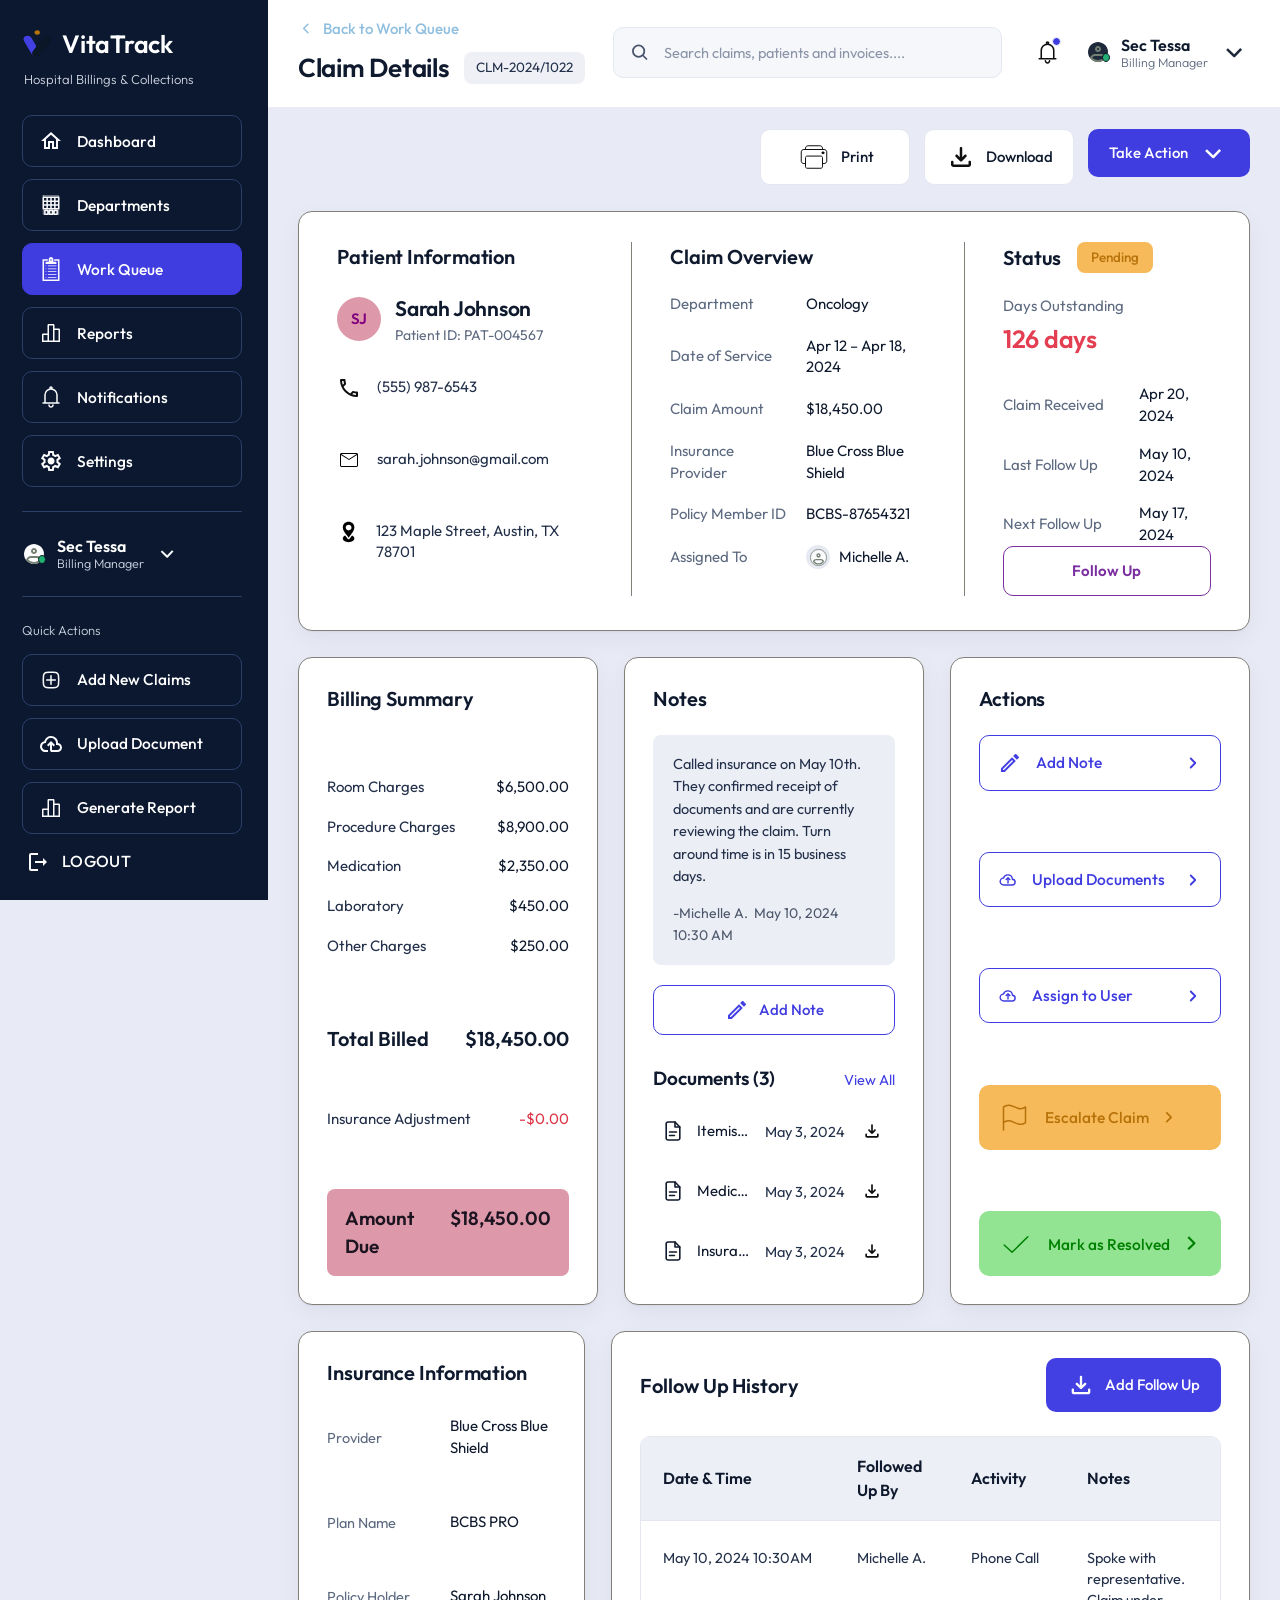
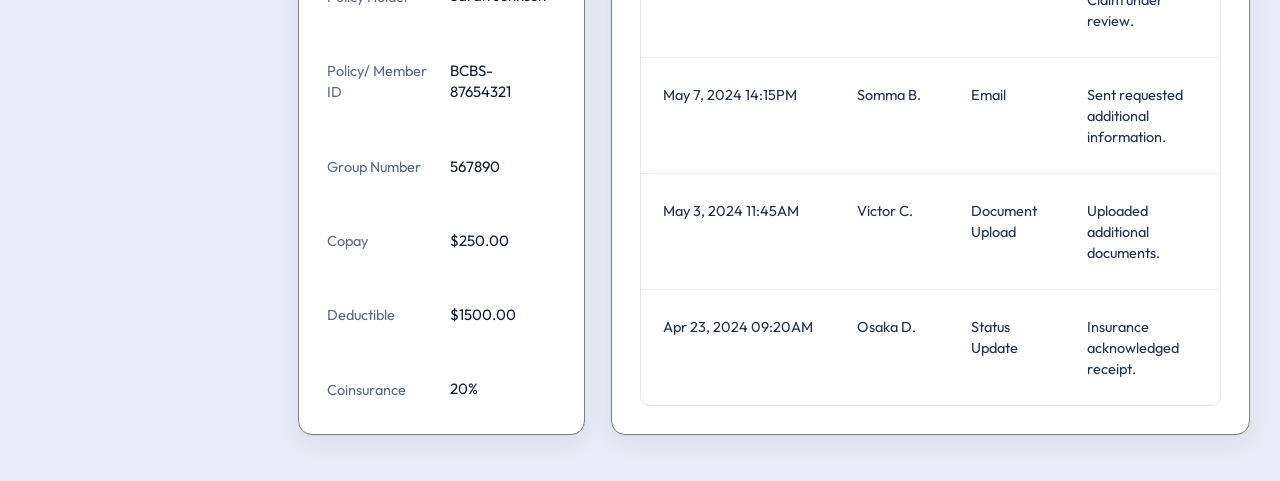
==== commit 34ed6528: "Merge branch 'main' of https://github.com/Surgeon006/TEAM-TENECE" ====
--- a/claimdetails.html
+++ b/claimdetails.html
@@ -8,7 +8,7 @@
   <link rel="preconnect" href="https://fonts.googleapis.com" />
   <link rel="preconnect" href="https://fonts.gstatic.com" crossorigin />
   <link href="https://fonts.googleapis.com/css2?family=Outfit:wght@300;400;500;600;700&display=swap" rel="stylesheet" />
-  <link rel="stylesheet" href="claimdetails.css?v=6" />
+  <link rel="stylesheet" href="claimdetails.css?v=20" />
 </head>
 
 <body>
@@ -203,7 +203,7 @@
         </label>
 
         <div class="topbar__left">
-          <a class="back" href="dashboard.html">
+          <a class="back" href="#">
             <svg viewBox="0 0 24 24" fill="none" stroke="currentColor" stroke-width="2.2" stroke-linecap="round"
               stroke-linejoin="round">
               <path d="m14 6-6 6 6 6" />
@@ -278,10 +278,10 @@
                 <strong>Sec Tessa</strong>
                 <small>Billing Manager</small>
               </span>
-              <svg class="chev" viewBox="0 0 24 24" fill="none" stroke="currentColor" stroke-width="2"
-                stroke-linecap="round" stroke-linejoin="round">
-                <path d="m6 9 6 6 6-6" />
-              </svg>
+              <svg width="31" height="16" viewBox="0 0 31 16" fill="none" xmlns="http://www.w3.org/2000/svg">
+<path fill-rule="evenodd" clip-rule="evenodd" d="M14.3579 13.0055L7.14931 6.07438L8.88179 4.27254L15.1895 10.3374L21.2544 4.02974L23.0562 5.76222L16.1251 12.9708C15.8953 13.2097 15.5801 13.3476 15.2487 13.3541C14.9173 13.3606 14.5969 13.2352 14.3579 13.0055Z" fill="#1E293B"/>
+</svg>
+
             </summary>
             <div class="menu__panel">
               <p class="menu__head">Sec Tessa · Billing Manager</p>
@@ -300,30 +300,29 @@
         <!-- toolbar -->
         <div class="toolbar">
           <button class="btn btn--ghost" type="button">
-            <svg class="ico" viewBox="0 0 24 24" fill="none" stroke="currentColor" stroke-width="1.7"
-              stroke-linecap="round" stroke-linejoin="round">
-              <path d="M7 9V4h10v5" />
-              <rect x="4" y="9" width="16" height="7" rx="1.6" />
-              <path d="M7 14h10v6H7z" />
-            </svg>
+            <svg width="34" height="30" viewBox="0 0 34 30" fill="none" xmlns="http://www.w3.org/2000/svg">
+<path d="M25.5 21.5625H27.0938C27.7976 21.5606 28.472 21.3131 28.9697 20.874C29.4674 20.4348 29.7479 19.8398 29.75 19.2188V9.84375C29.7479 9.22272 29.4674 8.62765 28.9697 8.18852C28.472 7.74938 27.7976 7.50185 27.0938 7.5H6.90625C6.20242 7.50185 5.52801 7.74938 5.03032 8.18852C4.53263 8.62765 4.2521 9.22272 4.25 9.84375V19.2188C4.2521 19.8398 4.53263 20.4348 5.03032 20.874C5.52801 21.3131 6.20242 21.5606 6.90625 21.5625H8.5" stroke="#0F0E0E" stroke-linejoin="round"/>
+<path d="M23.885 14.0625H10.115C9.22306 14.0625 8.5 14.7005 8.5 15.4875V24.825C8.5 25.612 9.22306 26.25 10.115 26.25H23.885C24.7769 26.25 25.5 25.612 25.5 24.825V15.4875C25.5 14.7005 24.7769 14.0625 23.885 14.0625Z" stroke="#0F0E0E" stroke-linejoin="round"/>
+<path d="M25.5 7.5V6.09375C25.4979 5.47272 25.2174 4.87765 24.7197 4.43852C24.222 3.99938 23.5476 3.75185 22.8438 3.75H11.1562C10.4524 3.75185 9.77801 3.99938 9.28032 4.43852C8.78263 4.87765 8.5021 5.47272 8.5 6.09375V7.5" stroke="#0F0E0E" stroke-linejoin="round"/>
+<path d="M26.0312 12.1875C26.9115 12.1875 27.625 11.5579 27.625 10.7812C27.625 10.0046 26.9115 9.375 26.0312 9.375C25.151 9.375 24.4375 10.0046 24.4375 10.7812C24.4375 11.5579 25.151 12.1875 26.0312 12.1875Z" fill="#0F0E0E"/>
+</svg>
+
             Print
           </button>
           <button class="btn btn--ghost" type="button">
-            <svg class="ico" viewBox="0 0 24 24" fill="none" stroke="currentColor" stroke-width="1.7"
-              stroke-linecap="round" stroke-linejoin="round">
-              <path d="M12 4v10" />
-              <path d="m8 10.5 4 4 4-4" />
-              <path d="M5 19h14" />
-            </svg>
+            <svg width="30" height="30" viewBox="0 0 30 30" fill="none" xmlns="http://www.w3.org/2000/svg">
+<path d="M14.5312 19.3913C14.3854 19.3388 14.25 19.25 14.125 19.125L9.625 14.625C9.375 14.375 9.255 14.0833 9.265 13.75C9.275 13.4167 9.395 13.125 9.625 12.875C9.875 12.625 10.1721 12.495 10.5163 12.485C10.8604 12.475 11.1571 12.5946 11.4062 12.8438L13.75 15.1875V6.25C13.75 5.89584 13.87 5.59917 14.11 5.36C14.35 5.12084 14.6467 5.00084 15 5C15.3533 4.99917 15.6504 5.11917 15.8913 5.36C16.1321 5.60084 16.2517 5.8975 16.25 6.25V15.1875L18.5938 12.8438C18.8438 12.5938 19.1408 12.4738 19.485 12.4838C19.8292 12.4938 20.1258 12.6242 20.375 12.875C20.6042 13.125 20.7242 13.4167 20.735 13.75C20.7458 14.0833 20.6258 14.375 20.375 14.625L15.875 19.125C15.75 19.25 15.6146 19.3388 15.4688 19.3913C15.3229 19.4438 15.1667 19.4696 15 19.4688C14.8333 19.4679 14.6771 19.4421 14.5312 19.3913ZM7.5 25C6.8125 25 6.22417 24.7554 5.735 24.2663C5.24583 23.7771 5.00083 23.1883 5 22.5V20C5 19.6458 5.12 19.3492 5.36 19.11C5.6 18.8708 5.89667 18.7508 6.25 18.75C6.60333 18.7492 6.90042 18.8692 7.14125 19.11C7.38208 19.3508 7.50167 19.6475 7.5 20V22.5H22.5V20C22.5 19.6458 22.62 19.3492 22.86 19.11C23.1 18.8708 23.3967 18.7508 23.75 18.75C24.1033 18.7492 24.4004 18.8692 24.6412 19.11C24.8821 19.3508 25.0017 19.6475 25 20V22.5C25 23.1875 24.7554 23.7763 24.2663 24.2663C23.7771 24.7563 23.1883 25.0008 22.5 25H7.5Z" fill="#0F0E0E"/>
+</svg>
+
             Download
           </button>
           <details class="menu">
             <summary class="btn btn--primary">
               Take Action
-              <svg class="chev" viewBox="0 0 24 24" fill="none" stroke="currentColor" stroke-width="2.2"
-                stroke-linecap="round" stroke-linejoin="round">
-                <path d="m6 9 6 6 6-6" />
-              </svg>
+              <svg width="31" height="16" viewBox="0 0 31 16" fill="none" xmlns="http://www.w3.org/2000/svg">
+<path fill-rule="evenodd" clip-rule="evenodd" d="M14.3579 13.0055L7.14931 6.07438L8.88179 4.27254L15.1895 10.3374L21.2544 4.02974L23.0562 5.76222L16.1251 12.9708C15.8953 13.2097 15.5801 13.3476 15.2487 13.3541C14.9173 13.3606 14.5969 13.2352 14.3579 13.0055Z" fill="#FBFBFD"/>
+</svg>
+
             </summary>
             <div class="menu__panel menu__panel--right">
               <a class="menu__item" href="#">Add note</a>
@@ -524,12 +523,10 @@
                 <span class="docs__name">Itemised Bill.pdf</span>
                 <span class="docs__date">May 3, 2024</span>
                 <button class="icon-btn" type="button" aria-label="Download Itemised Bill.pdf">
-                  <svg viewBox="0 0 24 24" fill="none" stroke="currentColor" stroke-width="1.9" stroke-linecap="round"
-                    stroke-linejoin="round">
-                    <path d="M12 4v10" />
-                    <path d="m8 10.5 4 4 4-4" />
-                    <path d="M5 19h14" />
-                  </svg>
+                  <svg width="31" height="31" viewBox="0 0 31 31" fill="none" xmlns="http://www.w3.org/2000/svg">
+<path d="M15.016 20.0376C14.8653 19.9834 14.7253 19.8917 14.5962 19.7625L9.94616 15.1125C9.68783 14.8542 9.56383 14.5528 9.57416 14.2083C9.58449 13.8639 9.70849 13.5625 9.94616 13.3042C10.2045 13.0458 10.5115 12.9115 10.8671 12.9012C11.2228 12.8908 11.5293 13.0144 11.7868 13.2719L14.2087 15.6938V6.45834C14.2087 6.09236 14.3327 5.78581 14.5807 5.53867C14.8287 5.29153 15.1352 5.16753 15.5003 5.16667C15.8654 5.16581 16.1724 5.28981 16.4213 5.53867C16.6701 5.78753 16.7937 6.09409 16.792 6.45834V15.6938L19.2139 13.2719C19.4722 13.0135 19.7792 12.8895 20.1348 12.8999C20.4905 12.9102 20.797 13.045 21.0545 13.3042C21.2913 13.5625 21.4153 13.8639 21.4265 14.2083C21.4377 14.5528 21.3137 14.8542 21.0545 15.1125L16.4045 19.7625C16.2753 19.8917 16.1354 19.9834 15.9847 20.0376C15.834 20.0919 15.6725 20.1186 15.5003 20.1177C15.3281 20.1168 15.1666 20.0902 15.016 20.0376ZM7.75033 25.8333C7.03991 25.8333 6.43196 25.5806 5.92649 25.0751C5.42102 24.5697 5.16785 23.9613 5.16699 23.25V20.6667C5.16699 20.3007 5.29099 19.9941 5.53899 19.747C5.78699 19.4999 6.09355 19.3759 6.45866 19.375C6.82377 19.3741 7.13076 19.4981 7.37962 19.747C7.62848 19.9959 7.75205 20.3024 7.75033 20.6667V23.25H23.2503V20.6667C23.2503 20.3007 23.3743 19.9941 23.6223 19.747C23.8703 19.4999 24.1769 19.3759 24.542 19.375C24.9071 19.3741 25.2141 19.4981 25.4629 19.747C25.7118 19.9959 25.8354 20.3024 25.8337 20.6667V23.25C25.8337 23.9604 25.5809 24.5688 25.0755 25.0751C24.57 25.5815 23.9616 25.8342 23.2503 25.8333H7.75033Z" fill="#0F0E0E"/>
+</svg>
+
                 </button>
               </li>
               <li>
@@ -542,12 +539,10 @@
                 <span class="docs__name">Medical Records.pdf</span>
                 <span class="docs__date">May 3, 2024</span>
                 <button class="icon-btn" type="button" aria-label="Download Medical Records.pdf">
-                  <svg viewBox="0 0 24 24" fill="none" stroke="currentColor" stroke-width="1.9" stroke-linecap="round"
-                    stroke-linejoin="round">
-                    <path d="M12 4v10" />
-                    <path d="m8 10.5 4 4 4-4" />
-                    <path d="M5 19h14" />
-                  </svg>
+                  <svg width="31" height="31" viewBox="0 0 31 31" fill="none" xmlns="http://www.w3.org/2000/svg">
+<path d="M15.016 20.0376C14.8653 19.9834 14.7253 19.8917 14.5962 19.7625L9.94616 15.1125C9.68783 14.8542 9.56383 14.5528 9.57416 14.2083C9.58449 13.8639 9.70849 13.5625 9.94616 13.3042C10.2045 13.0458 10.5115 12.9115 10.8671 12.9012C11.2228 12.8908 11.5293 13.0144 11.7868 13.2719L14.2087 15.6938V6.45834C14.2087 6.09236 14.3327 5.78581 14.5807 5.53867C14.8287 5.29153 15.1352 5.16753 15.5003 5.16667C15.8654 5.16581 16.1724 5.28981 16.4213 5.53867C16.6701 5.78753 16.7937 6.09409 16.792 6.45834V15.6938L19.2139 13.2719C19.4722 13.0135 19.7792 12.8895 20.1348 12.8999C20.4905 12.9102 20.797 13.045 21.0545 13.3042C21.2913 13.5625 21.4153 13.8639 21.4265 14.2083C21.4377 14.5528 21.3137 14.8542 21.0545 15.1125L16.4045 19.7625C16.2753 19.8917 16.1354 19.9834 15.9847 20.0376C15.834 20.0919 15.6725 20.1186 15.5003 20.1177C15.3281 20.1168 15.1666 20.0902 15.016 20.0376ZM7.75033 25.8333C7.03991 25.8333 6.43196 25.5806 5.92649 25.0751C5.42102 24.5697 5.16785 23.9613 5.16699 23.25V20.6667C5.16699 20.3007 5.29099 19.9941 5.53899 19.747C5.78699 19.4999 6.09355 19.3759 6.45866 19.375C6.82377 19.3741 7.13076 19.4981 7.37962 19.747C7.62848 19.9959 7.75205 20.3024 7.75033 20.6667V23.25H23.2503V20.6667C23.2503 20.3007 23.3743 19.9941 23.6223 19.747C23.8703 19.4999 24.1769 19.3759 24.542 19.375C24.9071 19.3741 25.2141 19.4981 25.4629 19.747C25.7118 19.9959 25.8354 20.3024 25.8337 20.6667V23.25C25.8337 23.9604 25.5809 24.5688 25.0755 25.0751C24.57 25.5815 23.9616 25.8342 23.2503 25.8333H7.75033Z" fill="#0F0E0E"/>
+</svg>
+
                 </button>
               </li>
               <li>
@@ -560,12 +555,10 @@
                 <span class="docs__name">Insurance Card.pdf</span>
                 <span class="docs__date">May 3, 2024</span>
                 <button class="icon-btn" type="button" aria-label="Download Insurance Card.pdf">
-                  <svg viewBox="0 0 24 24" fill="none" stroke="currentColor" stroke-width="1.9" stroke-linecap="round"
-                    stroke-linejoin="round">
-                    <path d="M12 4v10" />
-                    <path d="m8 10.5 4 4 4-4" />
-                    <path d="M5 19h14" />
-                  </svg>
+                  <svg width="31" height="31" viewBox="0 0 31 31" fill="none" xmlns="http://www.w3.org/2000/svg">
+<path d="M15.016 20.0376C14.8653 19.9834 14.7253 19.8917 14.5962 19.7625L9.94616 15.1125C9.68783 14.8542 9.56383 14.5528 9.57416 14.2083C9.58449 13.8639 9.70849 13.5625 9.94616 13.3042C10.2045 13.0458 10.5115 12.9115 10.8671 12.9012C11.2228 12.8908 11.5293 13.0144 11.7868 13.2719L14.2087 15.6938V6.45834C14.2087 6.09236 14.3327 5.78581 14.5807 5.53867C14.8287 5.29153 15.1352 5.16753 15.5003 5.16667C15.8654 5.16581 16.1724 5.28981 16.4213 5.53867C16.6701 5.78753 16.7937 6.09409 16.792 6.45834V15.6938L19.2139 13.2719C19.4722 13.0135 19.7792 12.8895 20.1348 12.8999C20.4905 12.9102 20.797 13.045 21.0545 13.3042C21.2913 13.5625 21.4153 13.8639 21.4265 14.2083C21.4377 14.5528 21.3137 14.8542 21.0545 15.1125L16.4045 19.7625C16.2753 19.8917 16.1354 19.9834 15.9847 20.0376C15.834 20.0919 15.6725 20.1186 15.5003 20.1177C15.3281 20.1168 15.1666 20.0902 15.016 20.0376ZM7.75033 25.8333C7.03991 25.8333 6.43196 25.5806 5.92649 25.0751C5.42102 24.5697 5.16785 23.9613 5.16699 23.25V20.6667C5.16699 20.3007 5.29099 19.9941 5.53899 19.747C5.78699 19.4999 6.09355 19.3759 6.45866 19.375C6.82377 19.3741 7.13076 19.4981 7.37962 19.747C7.62848 19.9959 7.75205 20.3024 7.75033 20.6667V23.25H23.2503V20.6667C23.2503 20.3007 23.3743 19.9941 23.6223 19.747C23.8703 19.4999 24.1769 19.3759 24.542 19.375C24.9071 19.3741 25.2141 19.4981 25.4629 19.747C25.7118 19.9959 25.8354 20.3024 25.8337 20.6667V23.25C25.8337 23.9604 25.5809 24.5688 25.0755 25.0751C24.57 25.5815 23.9616 25.8342 23.2503 25.8333H7.75033Z" fill="#0F0E0E"/>
+</svg>
+
                 </button>
               </li>
             </ul>
@@ -576,16 +569,15 @@
 
             <div class="actions">
               <button class="action action--outline" type="button">
-                <svg class="ico" viewBox="0 0 24 24" fill="none" stroke="currentColor" stroke-width="1.7"
-                  stroke-linecap="round" stroke-linejoin="round">
-                  <path d="M4 20h4l10-10-4-4L4 16v4Z" />
-                  <path d="m14.5 5.5 4 4" />
-                </svg>
+                <svg width="24" height="24" viewBox="0 0 24 24" fill="none" xmlns="http://www.w3.org/2000/svg">
+<path d="M14.06 9L15 9.94L5.92 19H5V18.08L14.06 9ZM17.66 3C17.41 3 17.15 3.1 16.96 3.29L15.13 5.12L18.88 8.87L20.71 7.04C21.1 6.65 21.1 6 20.71 5.63L18.37 3.29C18.17 3.09 17.92 3 17.66 3ZM14.06 6.19L3 17.25V21H6.75L17.81 9.94L14.06 6.19Z" fill="#4240E3"/>
+</svg>
                 <span>Add Note</span>
                 <svg class="arrow" viewBox="0 0 24 24" fill="none" stroke="currentColor" stroke-width="2.4"
                   stroke-linecap="round" stroke-linejoin="round">
                   <path d="m9 6 6 6-6 6" />
                 </svg>
+
               </button>
 
               <button class="action action--outline" type="button">
@@ -615,28 +607,27 @@
               </button>
 
               <button class="action action--amber" type="button">
-                <svg class="ico" viewBox="0 0 24 24" fill="none" stroke="currentColor" stroke-width="1.8"
-                  stroke-linecap="round" stroke-linejoin="round">
-                  <path d="M6 21V4" />
-                  <path d="M6 5h11l-2 3.5L17 12H6" />
-                </svg>
+                <svg width="33" height="33" viewBox="0 0 33 33" fill="none" xmlns="http://www.w3.org/2000/svg">
+<path d="M5.5 28.875V21.5696M5.5 21.5696C13.4997 15.3134 19.5003 27.8259 27.5 21.5696V5.93038C19.5003 12.1866 13.4997 -0.325867 5.5 5.93038V21.5696Z" stroke="#B8720A" stroke-width="1.5" stroke-linecap="round" stroke-linejoin="round"/>
+</svg>
+
                 <span>Escalate Claim</span>
-                <svg class="arrow" viewBox="0 0 24 24" fill="none" stroke="currentColor" stroke-width="2.4"
-                  stroke-linecap="round" stroke-linejoin="round">
-                  <path d="m9 6 6 6-6 6" />
-                </svg>
+                <svg width="11" height="21" viewBox="0 0 11 21" fill="none" xmlns="http://www.w3.org/2000/svg">
+<path fill-rule="evenodd" clip-rule="evenodd" d="M8.7358 10.9145L3.87311 15.7252L2.67066 14.5097L6.92561 10.3002L2.71616 6.04529L3.93161 4.84283L8.7423 9.70552C8.90172 9.86671 8.9906 10.0846 8.98938 10.3113C8.98816 10.5381 8.89695 10.755 8.7358 10.9145Z" fill="#B8720A"/>
+</svg>
+
               </button>
 
               <button class="action action--green" type="button">
-                <svg class="ico" viewBox="0 0 24 24" fill="none" stroke="currentColor" stroke-width="2"
-                  stroke-linecap="round" stroke-linejoin="round">
-                  <path d="m5 12.5 4.5 4.5L19 7" />
-                </svg>
+                <svg width="36" height="33" viewBox="0 0 36 33" fill="none" xmlns="http://www.w3.org/2000/svg">
+<path d="M6.1875 18.0469L14.0625 25.2656L29.8125 9.79688" stroke="#008000" stroke-width="1.5" stroke-linecap="round" stroke-linejoin="round"/>
+</svg>
+
                 <span>Mark as Resolved</span>
-                <svg class="arrow" viewBox="0 0 24 24" fill="none" stroke="currentColor" stroke-width="2.4"
-                  stroke-linecap="round" stroke-linejoin="round">
-                  <path d="m9 6 6 6-6 6" />
-                </svg>
+                <svg width="14" height="27" viewBox="0 0 14 27" fill="none" xmlns="http://www.w3.org/2000/svg">
+<path fill-rule="evenodd" clip-rule="evenodd" d="M11.1421 13.9207L4.94006 20.0565L3.4064 18.5062L8.83333 13.1373L3.46443 7.71039L5.01467 6.17673L11.1504 12.3788C11.3537 12.5844 11.4671 12.8623 11.4655 13.1515C11.464 13.4406 11.3477 13.7173 11.1421 13.9207Z" fill="#008000"/>
+</svg>
+
               </button>
             </div>
           </section>
@@ -686,13 +677,11 @@
           <section class="card">
             <div class="history-head">
               <h3 class="card__title card__title--flush">Follow Up History</h3>
-              <button class="btn btn--primary" type="button">
-                <svg class="ico" viewBox="0 0 24 24" fill="none" stroke="currentColor" stroke-width="1.8"
-                  stroke-linecap="round" stroke-linejoin="round">
-                  <path d="M12 4v10" />
-                  <path d="m8 10.5 4 4 4-4" />
-                  <path d="M5 19h14" />
-                </svg>
+              <button style="background-color: #4240E3;" class="btn btn--primary" type="button">
+                <svg width="28" height="28" viewBox="0 0 28 28" fill="none" xmlns="http://www.w3.org/2000/svg">
+<path d="M13.5628 18.0985C13.4267 18.0495 13.3003 17.9667 13.1837 17.85L8.98366 13.65C8.75033 13.4167 8.63833 13.1444 8.64766 12.8333C8.65699 12.5222 8.76899 12.25 8.98366 12.0167C9.21699 11.7833 9.49427 11.662 9.81549 11.6527C10.1367 11.6433 10.4136 11.7549 10.6462 11.9875L12.8337 14.175V5.83333C12.8337 5.50277 12.9457 5.22588 13.1697 5.00266C13.3937 4.77944 13.6705 4.66744 14.0003 4.66666C14.3301 4.66588 14.6074 4.77788 14.8322 5.00266C15.0569 5.22744 15.1685 5.50433 15.167 5.83333V14.175L17.3545 11.9875C17.5878 11.7542 17.8651 11.6422 18.1863 11.6515C18.5075 11.6608 18.7844 11.7825 19.017 12.0167C19.2309 12.25 19.3429 12.5222 19.353 12.8333C19.3631 13.1444 19.2511 13.4167 19.017 13.65L14.817 17.85C14.7003 17.9667 14.5739 18.0495 14.4378 18.0985C14.3017 18.1475 14.1559 18.1716 14.0003 18.1708C13.8448 18.17 13.6989 18.1459 13.5628 18.0985ZM7.00033 23.3333C6.35866 23.3333 5.80955 23.105 5.35299 22.6485C4.89644 22.1919 4.66777 21.6424 4.66699 21V18.6667C4.66699 18.3361 4.77899 18.0592 5.00299 17.836C5.22699 17.6128 5.50388 17.5008 5.83366 17.5C6.16344 17.4992 6.44071 17.6112 6.66549 17.836C6.89027 18.0608 7.00188 18.3377 7.00033 18.6667V21H21.0003V18.6667C21.0003 18.3361 21.1123 18.0592 21.3363 17.836C21.5603 17.6128 21.8372 17.5008 22.167 17.5C22.4968 17.4992 22.774 17.6112 22.9988 17.836C23.2236 18.0608 23.3352 18.3377 23.3337 18.6667V21C23.3337 21.6417 23.1054 22.1912 22.6488 22.6485C22.1923 23.1058 21.6428 23.3341 21.0003 23.3333H7.00033Z" fill="#FBFBFD"/>
+</svg>
+
                 Add Follow Up
               </button>
             </div>
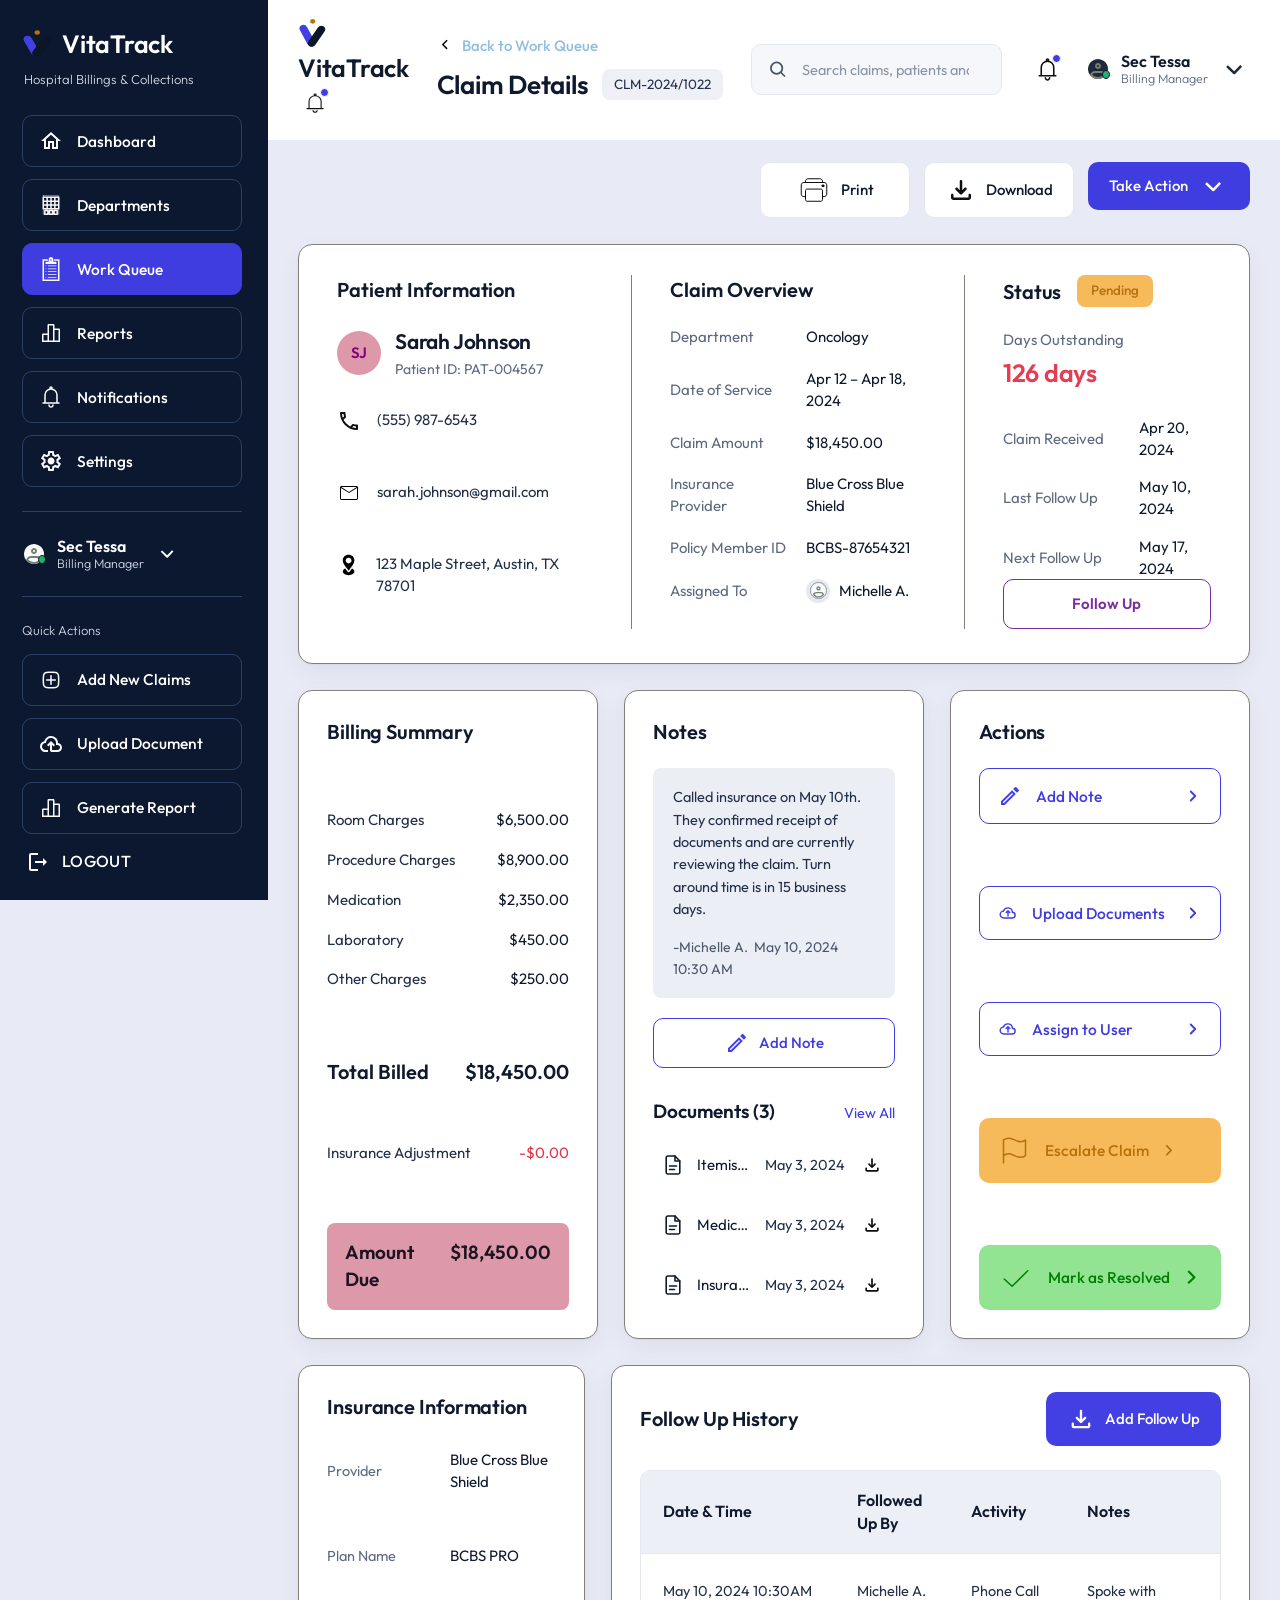
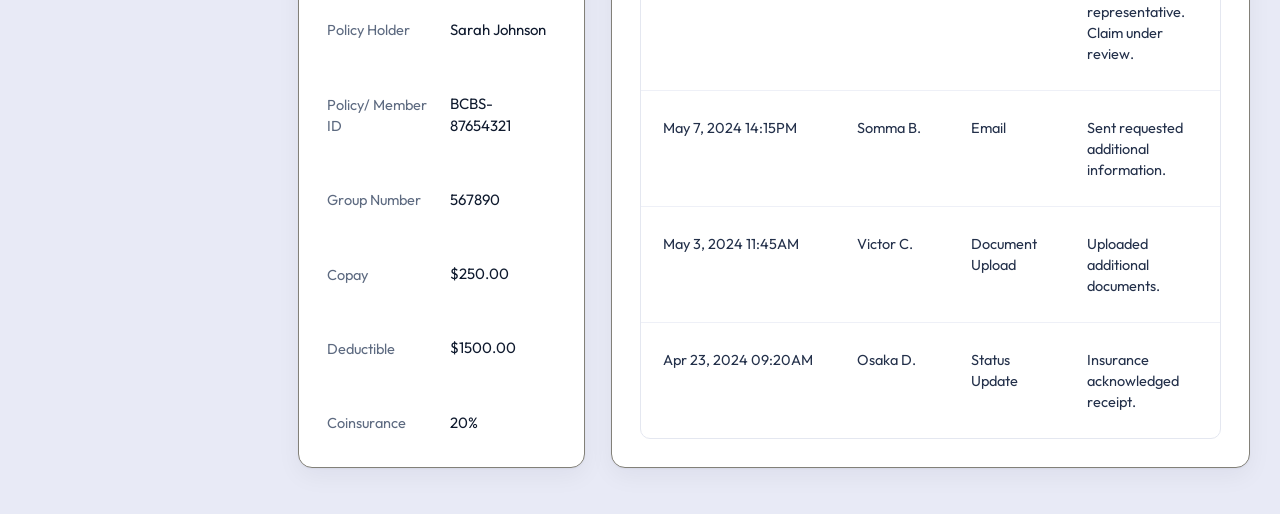
==== commit a1549f29: "Update print statement from 'Hello' to 'Goodbye'" ====
--- a/claimdetails.html
+++ b/claimdetails.html
@@ -8,7 +8,7 @@
   <link rel="preconnect" href="https://fonts.googleapis.com" />
   <link rel="preconnect" href="https://fonts.gstatic.com" crossorigin />
   <link href="https://fonts.googleapis.com/css2?family=Outfit:wght@300;400;500;600;700&display=swap" rel="stylesheet" />
-  <link rel="stylesheet" href="claimdetails.css?v=20" />
+  <link rel="stylesheet" href="claimdetails.css?v=21" />
 </head>
 
 <body>
@@ -178,16 +178,14 @@
           </button>
         </div>
 
-        <a href="login.html">
-          <button class="logout" type="button">
-            <svg width="24" height="24" viewBox="0 0 24 24" fill="none" xmlns="http://www.w3.org/2000/svg">
-              <path d="M5 5H12V3H5C3.9 3 3 3.9 3 5V19C3 20.1 3.9 21 5 21H12V19H5V5ZM21 12L17 8V11H9V13H17V16L21 12Z"
-                fill="#FBFBFD" />
-            </svg>
+        <button class="logout" type="button">
+          <svg width="24" height="24" viewBox="0 0 24 24" fill="none" xmlns="http://www.w3.org/2000/svg">
+            <path d="M5 5H12V3H5C3.9 3 3 3.9 3 5V19C3 20.1 3.9 21 5 21H12V19H5V5ZM21 12L17 8V11H9V13H17V16L21 12Z"
+              fill="#FBFBFD" />
+          </svg>
 
           <span>LOGOUT</span>
         </button>
-      </a>
 
       </div>
     </aside>
@@ -196,21 +194,50 @@
     <div class="main">
 
       <header class="topbar">
-        <label class="burger" for="navToggle" aria-label="Toggle menu">
-          <svg viewBox="0 0 24 24" fill="none" stroke="currentColor" stroke-width="2" stroke-linecap="round">
-            <path d="M4 7h16M4 12h16M4 17h16" />
-          </svg>
-        </label>
+        <!-- Mobile Brand & Notification Bell Row (Centered Logo/Heading) -->
+        <div class="topbar-mobile-brand">
+          <span class="brand__mark">
+            <svg width="26" height="26" viewBox="0 0 26 26" fill="none" xmlns="http://www.w3.org/2000/svg">
+              <rect width="6.77593" height="20.738" rx="3.38796" transform="matrix(0.92973 -0.368242 0.474641 0.880179 0 6.57617)" fill="#4240E3"/>
+              <rect width="6.73923" height="20.8848" rx="3.36962" transform="matrix(0.892549 0.450951 -0.566743 0.823895 19.0205 4.79004)" fill="#0B1727"/>
+              <ellipse cx="12.7237" cy="2.04049" rx="2.20217" ry="2.04049" fill="#B8720A"/>
+            </svg>
+          </span>
+          <span class="brand__name">VitaTrack</span>
+
+          <!-- Notification bell moved here for mobile -->
+          <details class="menu mobile-bell-menu">
+            <summary class="bell" aria-label="Notifications">
+              <svg width="22" height="20" viewBox="0 0 22 20" fill="none" xmlns="http://www.w3.org/2000/svg">
+                <path d="M10.6319 3.22187C9.22205 3.22187 7.8699 3.73103 6.87296 4.63734C5.87602 5.54365 5.31594 6.77287 5.31594 8.05459V14.4982M10.6319 3.22187C12.0418 3.22187 13.394 3.73103 14.3909 4.63734C15.3879 5.54365 15.9479 6.77287 15.9479 8.05459V14.4982M10.6319 3.22187C10.8669 3.22187 11.0923 3.13701 11.2584 2.98596C11.4246 2.83491 11.5179 2.63003 11.5179 2.41642C11.5179 2.2028 11.4246 1.99793 11.2584 1.84687C11.0923 1.69582 10.8669 1.61096 10.6319 1.61096C10.397 1.61096 10.1716 1.69582 10.0054 1.84687C9.83928 1.99793 9.74594 2.2028 9.74594 2.41642C9.74594 2.63003 9.83928 2.83491 10.0054 2.98596C10.1716 3.13701 10.397 3.22187 10.6319 3.22187ZM17.7199 14.4982H3.54395M12.4039 16.1091C12.4039 16.5364 12.2172 16.9461 11.8849 17.2482C11.5526 17.5503 11.1019 17.72 10.6319 17.72C10.162 17.72 9.71126 17.5503 9.37894 17.2482C9.04663 16.9461 8.85994 16.5364 8.85994 16.1091" stroke="#0F0E0E" stroke-width="0.966544" stroke-linecap="round" stroke-linejoin="round"/>
+              </svg>
+              <span class="bell__dot"></span>
+            </summary>
+            <div class="menu__panel menu__panel--wide">
+              <p class="menu__head">Notifications</p>
+              <a class="menu__item menu__item--stack" href="#">
+                <strong>Claim overdue</strong>
+                <small>CLM-2024/1022 has passed 120 days.</small>
+              </a>
+              <div class="menu__sep"></div>
+              <a class="menu__item" href="#">Mark all as read</a>
+            </div>
+          </details>
+        </div>
 
         <div class="topbar__left">
           <a class="back" href="#">
-            <svg viewBox="0 0 24 24" fill="none" stroke="currentColor" stroke-width="2.2" stroke-linecap="round"
-              stroke-linejoin="round">
-              <path d="m14 6-6 6 6 6" />
+            <svg width="24" height="43" viewBox="0 0 24 43" fill="none" xmlns="http://www.w3.org/2000/svg">
+              <path fill-rule="evenodd" clip-rule="evenodd" d="M3.75404 17.5623L14.8114 6.66256L17.5358 9.4264L7.8604 18.9639L17.3979 28.6393L14.634 31.3637L3.73434 20.3064C3.37313 19.9399 3.17229 19.4449 3.17598 18.9302C3.17968 18.4156 3.3876 17.9236 3.75404 17.5623Z" fill="#0F0E0E"/>
             </svg>
             <span>Back to Work Queue</span>
           </a>
           <div class="topbar__title">
+            <label class="burger" for="navToggle" aria-label="Toggle menu">
+              <svg viewBox="0 0 24 24" fill="none" stroke="currentColor" stroke-width="2" stroke-linecap="round">
+                <path d="M4 7h16M4 12h16M4 17h16" />
+              </svg>
+            </label>
             <h2>Claim Details</h2>
             <span class="chip">CLM-2024/1022</span>
           </div>
@@ -256,7 +283,7 @@
             </div>
           </details>
 
-          <details class="menu">
+          <details class="menu desktop-profile-menu">
             <summary class="account">
               <svg width="24" height="24" viewBox="0 0 24 24" fill="none" xmlns="http://www.w3.org/2000/svg">
                 <path opacity="0.16"
@@ -279,8 +306,8 @@
                 <small>Billing Manager</small>
               </span>
               <svg width="31" height="16" viewBox="0 0 31 16" fill="none" xmlns="http://www.w3.org/2000/svg">
-<path fill-rule="evenodd" clip-rule="evenodd" d="M14.3579 13.0055L7.14931 6.07438L8.88179 4.27254L15.1895 10.3374L21.2544 4.02974L23.0562 5.76222L16.1251 12.9708C15.8953 13.2097 15.5801 13.3476 15.2487 13.3541C14.9173 13.3606 14.5969 13.2352 14.3579 13.0055Z" fill="#1E293B"/>
-</svg>
+                <path fill-rule="evenodd" clip-rule="evenodd" d="M14.3579 13.0055L7.14931 6.07438L8.88179 4.27254L15.1895 10.3374L21.2544 4.02974L23.0562 5.76222L16.1251 12.9708C15.8953 13.2097 15.5801 13.3476 15.2487 13.3541C14.9173 13.3606 14.5969 13.2352 14.3579 13.0055Z" fill="#1E293B"/>
+              </svg>
 
             </summary>
             <div class="menu__panel">
@@ -289,7 +316,7 @@
               <a class="menu__item" href="#">Account settings</a>
               <a class="menu__item" href="#">Notification preferences</a>
               <div class="menu__sep"></div>
-              <a class="menu__item menu__item--danger" href="login.html">Log out</a>
+              <a class="menu__item menu__item--danger" href="#">Log out</a>
             </div>
           </details>
         </div>
@@ -301,28 +328,25 @@
         <div class="toolbar">
           <button class="btn btn--ghost" type="button">
             <svg width="34" height="30" viewBox="0 0 34 30" fill="none" xmlns="http://www.w3.org/2000/svg">
-<path d="M25.5 21.5625H27.0938C27.7976 21.5606 28.472 21.3131 28.9697 20.874C29.4674 20.4348 29.7479 19.8398 29.75 19.2188V9.84375C29.7479 9.22272 29.4674 8.62765 28.9697 8.18852C28.472 7.74938 27.7976 7.50185 27.0938 7.5H6.90625C6.20242 7.50185 5.52801 7.74938 5.03032 8.18852C4.53263 8.62765 4.2521 9.22272 4.25 9.84375V19.2188C4.2521 19.8398 4.53263 20.4348 5.03032 20.874C5.52801 21.3131 6.20242 21.5606 6.90625 21.5625H8.5" stroke="#0F0E0E" stroke-linejoin="round"/>
-<path d="M23.885 14.0625H10.115C9.22306 14.0625 8.5 14.7005 8.5 15.4875V24.825C8.5 25.612 9.22306 26.25 10.115 26.25H23.885C24.7769 26.25 25.5 25.612 25.5 24.825V15.4875C25.5 14.7005 24.7769 14.0625 23.885 14.0625Z" stroke="#0F0E0E" stroke-linejoin="round"/>
-<path d="M25.5 7.5V6.09375C25.4979 5.47272 25.2174 4.87765 24.7197 4.43852C24.222 3.99938 23.5476 3.75185 22.8438 3.75H11.1562C10.4524 3.75185 9.77801 3.99938 9.28032 4.43852C8.78263 4.87765 8.5021 5.47272 8.5 6.09375V7.5" stroke="#0F0E0E" stroke-linejoin="round"/>
-<path d="M26.0312 12.1875C26.9115 12.1875 27.625 11.5579 27.625 10.7812C27.625 10.0046 26.9115 9.375 26.0312 9.375C25.151 9.375 24.4375 10.0046 24.4375 10.7812C24.4375 11.5579 25.151 12.1875 26.0312 12.1875Z" fill="#0F0E0E"/>
-</svg>
-
+              <path d="M25.5 21.5625H27.0938C27.7976 21.5606 28.472 21.3131 28.9697 20.874C29.4674 20.4348 29.7479 19.8398 29.75 19.2188V9.84375C29.7479 9.22272 29.4674 8.62765 28.9697 8.18852C28.472 7.74938 27.7976 7.50185 27.0938 7.5H6.90625C6.20242 7.50185 5.52801 7.74938 5.03032 8.18852C4.53263 8.62765 4.2521 9.22272 4.25 9.84375V19.2188C4.2521 19.8398 4.53263 20.4348 5.03032 20.874C5.52801 21.3131 6.20242 21.5606 6.90625 21.5625H8.5" stroke="#0F0E0E" stroke-linejoin="round"/>
+              <path d="M23.885 14.0625H10.115C9.22306 14.0625 8.5 14.7005 8.5 15.4875V24.825C8.5 25.612 9.22306 26.25 10.115 26.25H23.885C24.7769 26.25 25.5 25.612 25.5 24.825V15.4875C25.5 14.7005 24.7769 14.0625 23.885 14.0625Z" stroke="#0F0E0E" stroke-linejoin="round"/>
+              <path d="M25.5 7.5V6.09375C25.4979 5.47272 25.2174 4.87765 24.7197 4.43852C24.222 3.99938 23.5476 3.75185 22.8438 3.75H11.1562C10.4524 3.75185 9.77801 3.99938 9.28032 4.43852C8.78263 4.87765 8.5021 5.47272 8.5 6.09375V7.5" stroke="#0F0E0E" stroke-linejoin="round"/>
+              <path d="M26.0312 12.1875C26.9115 12.1875 27.625 11.5579 27.625 10.7812C27.625 10.0046 26.9115 9.375 26.0312 9.375C25.151 9.375 24.4375 10.0046 24.4375 10.7812C24.4375 11.5579 25.151 12.1875 26.0312 12.1875Z" fill="#0F0E0E"/>
+            </svg>
             Print
           </button>
           <button class="btn btn--ghost" type="button">
             <svg width="30" height="30" viewBox="0 0 30 30" fill="none" xmlns="http://www.w3.org/2000/svg">
-<path d="M14.5312 19.3913C14.3854 19.3388 14.25 19.25 14.125 19.125L9.625 14.625C9.375 14.375 9.255 14.0833 9.265 13.75C9.275 13.4167 9.395 13.125 9.625 12.875C9.875 12.625 10.1721 12.495 10.5163 12.485C10.8604 12.475 11.1571 12.5946 11.4062 12.8438L13.75 15.1875V6.25C13.75 5.89584 13.87 5.59917 14.11 5.36C14.35 5.12084 14.6467 5.00084 15 5C15.3533 4.99917 15.6504 5.11917 15.8913 5.36C16.1321 5.60084 16.2517 5.8975 16.25 6.25V15.1875L18.5938 12.8438C18.8438 12.5938 19.1408 12.4738 19.485 12.4838C19.8292 12.4938 20.1258 12.6242 20.375 12.875C20.6042 13.125 20.7242 13.4167 20.735 13.75C20.7458 14.0833 20.6258 14.375 20.375 14.625L15.875 19.125C15.75 19.25 15.6146 19.3388 15.4688 19.3913C15.3229 19.4438 15.1667 19.4696 15 19.4688C14.8333 19.4679 14.6771 19.4421 14.5312 19.3913ZM7.5 25C6.8125 25 6.22417 24.7554 5.735 24.2663C5.24583 23.7771 5.00083 23.1883 5 22.5V20C5 19.6458 5.12 19.3492 5.36 19.11C5.6 18.8708 5.89667 18.7508 6.25 18.75C6.60333 18.7492 6.90042 18.8692 7.14125 19.11C7.38208 19.3508 7.50167 19.6475 7.5 20V22.5H22.5V20C22.5 19.6458 22.62 19.3492 22.86 19.11C23.1 18.8708 23.3967 18.7508 23.75 18.75C24.1033 18.7492 24.4004 18.8692 24.6412 19.11C24.8821 19.3508 25.0017 19.6475 25 20V22.5C25 23.1875 24.7554 23.7763 24.2663 24.2663C23.7771 24.7563 23.1883 25.0008 22.5 25H7.5Z" fill="#0F0E0E"/>
-</svg>
-
+              <path d="M14.5312 19.3913C14.3854 19.3388 14.25 19.25 14.125 19.125L9.625 14.625C9.375 14.375 9.255 14.0833 9.265 13.75C9.275 13.4167 9.395 13.125 9.625 12.875C9.875 12.625 10.1721 12.495 10.5163 12.485C10.8604 12.475 11.1571 12.5946 11.4062 12.8438L13.75 15.1875V6.25C13.75 5.89584 13.87 5.59917 14.11 5.36C14.35 5.12084 14.6467 5.00084 15 5C15.3533 4.99917 15.6504 5.11917 15.8913 5.36C16.1321 5.60084 16.2517 5.8975 16.25 6.25V15.1875L18.5938 12.8438C18.8438 12.5938 19.1408 12.4738 19.485 12.4838C19.8292 12.4938 20.1258 12.6242 20.375 12.875C20.6042 13.125 20.7242 13.4167 20.735 13.75C20.7458 14.0833 20.6258 14.375 20.375 14.625L15.875 19.125C15.75 19.25 15.6146 19.3388 15.4688 19.3913C15.3229 19.4438 15.1667 19.4696 15 19.4688C14.8333 19.4679 14.6771 19.4421 14.5312 19.3913ZM7.5 25C6.8125 25 6.22417 24.7554 5.735 24.2663C5.24583 23.7771 5.00083 23.1883 5 22.5V20C5 19.6458 5.12 19.3492 5.36 19.11C5.6 18.8708 5.89667 18.7508 6.25 18.75C6.60333 18.7492 6.90042 18.8692 7.14125 19.11C7.38208 19.3508 7.50167 19.6475 7.5 20V22.5H22.5V20C22.5 19.6458 22.62 19.3492 22.86 19.11C23.1 18.8708 23.3967 18.7508 23.75 18.75C24.1033 18.7492 24.4004 18.8692 24.6412 19.11C24.8821 19.3508 25.0017 19.6475 25 20V22.5C25 23.1875 24.7554 23.7763 24.2663 24.2663C23.7771 24.7563 23.1883 25.0008 22.5 25H7.5Z" fill="#0F0E0E"/>
+            </svg>
             Download
           </button>
           <details class="menu">
             <summary class="btn btn--primary">
               Take Action
               <svg width="31" height="16" viewBox="0 0 31 16" fill="none" xmlns="http://www.w3.org/2000/svg">
-<path fill-rule="evenodd" clip-rule="evenodd" d="M14.3579 13.0055L7.14931 6.07438L8.88179 4.27254L15.1895 10.3374L21.2544 4.02974L23.0562 5.76222L16.1251 12.9708C15.8953 13.2097 15.5801 13.3476 15.2487 13.3541C14.9173 13.3606 14.5969 13.2352 14.3579 13.0055Z" fill="#FBFBFD"/>
-</svg>
-
+                <path fill-rule="evenodd" clip-rule="evenodd" d="M14.3579 13.0055L7.14931 6.07438L8.88179 4.27254L15.1895 10.3374L21.2544 4.02974L23.0562 5.76222L16.1251 12.9708C15.8953 13.2097 15.5801 13.3476 15.2487 13.3541C14.9173 13.3606 14.5969 13.2352 14.3579 13.0055Z" fill="#FBFBFD"/>
+              </svg>
             </summary>
             <div class="menu__panel menu__panel--right">
               <a class="menu__item" href="#">Add note</a>
@@ -509,7 +533,7 @@
 
             <div class="docs-head">
               <h4 class="docs-head__title">Documents (3)</h4>
-              <a class="link" href="">View All</a>
+              <a class="link" href="#">View All</a>
             </div>
 
             <ul class="docs">
@@ -524,9 +548,8 @@
                 <span class="docs__date">May 3, 2024</span>
                 <button class="icon-btn" type="button" aria-label="Download Itemised Bill.pdf">
                   <svg width="31" height="31" viewBox="0 0 31 31" fill="none" xmlns="http://www.w3.org/2000/svg">
-<path d="M15.016 20.0376C14.8653 19.9834 14.7253 19.8917 14.5962 19.7625L9.94616 15.1125C9.68783 14.8542 9.56383 14.5528 9.57416 14.2083C9.58449 13.8639 9.70849 13.5625 9.94616 13.3042C10.2045 13.0458 10.5115 12.9115 10.8671 12.9012C11.2228 12.8908 11.5293 13.0144 11.7868 13.2719L14.2087 15.6938V6.45834C14.2087 6.09236 14.3327 5.78581 14.5807 5.53867C14.8287 5.29153 15.1352 5.16753 15.5003 5.16667C15.8654 5.16581 16.1724 5.28981 16.4213 5.53867C16.6701 5.78753 16.7937 6.09409 16.792 6.45834V15.6938L19.2139 13.2719C19.4722 13.0135 19.7792 12.8895 20.1348 12.8999C20.4905 12.9102 20.797 13.045 21.0545 13.3042C21.2913 13.5625 21.4153 13.8639 21.4265 14.2083C21.4377 14.5528 21.3137 14.8542 21.0545 15.1125L16.4045 19.7625C16.2753 19.8917 16.1354 19.9834 15.9847 20.0376C15.834 20.0919 15.6725 20.1186 15.5003 20.1177C15.3281 20.1168 15.1666 20.0902 15.016 20.0376ZM7.75033 25.8333C7.03991 25.8333 6.43196 25.5806 5.92649 25.0751C5.42102 24.5697 5.16785 23.9613 5.16699 23.25V20.6667C5.16699 20.3007 5.29099 19.9941 5.53899 19.747C5.78699 19.4999 6.09355 19.3759 6.45866 19.375C6.82377 19.3741 7.13076 19.4981 7.37962 19.747C7.62848 19.9959 7.75205 20.3024 7.75033 20.6667V23.25H23.2503V20.6667C23.2503 20.3007 23.3743 19.9941 23.6223 19.747C23.8703 19.4999 24.1769 19.3759 24.542 19.375C24.9071 19.3741 25.2141 19.4981 25.4629 19.747C25.7118 19.9959 25.8354 20.3024 25.8337 20.6667V23.25C25.8337 23.9604 25.5809 24.5688 25.0755 25.0751C24.57 25.5815 23.9616 25.8342 23.2503 25.8333H7.75033Z" fill="#0F0E0E"/>
-</svg>
-
+                    <path d="M15.016 20.0376C14.8653 19.9834 14.7253 19.8917 14.5962 19.7625L9.94616 15.1125C9.68783 14.8542 9.56383 14.5528 9.57416 14.2083C9.58449 13.8639 9.70849 13.5625 9.94616 13.3042C10.2045 13.0458 10.5115 12.9115 10.8671 12.9012C11.2228 12.8908 11.5293 13.0144 11.7868 13.2719L14.2087 15.6938V6.45834C14.2087 6.09236 14.3327 5.78581 14.5807 5.53867C14.8287 5.29153 15.1352 5.16753 15.5003 5.16667C15.8654 5.16581 16.1724 5.28981 16.4213 5.53867C16.6701 5.78753 16.7937 6.09409 16.792 6.45834V15.6938L19.2139 13.2719C19.4722 13.0135 19.7792 12.8895 20.1348 12.8999C20.4905 12.9102 20.797 13.045 21.0545 13.3042C21.2913 13.5625 21.4153 13.8639 21.4265 14.2083C21.4377 14.5528 21.3137 14.8542 21.0545 15.1125L16.4045 19.7625C16.2753 19.8917 16.1354 19.9834 15.9847 20.0376C15.834 20.0919 15.6725 20.1186 15.5003 20.1177C15.3281 20.1168 15.1666 20.0902 15.016 20.0376ZM7.75033 25.8333C7.03991 25.8333 6.43196 25.5806 5.92649 25.0751C5.42102 24.5697 5.16785 23.9613 5.16699 23.25V20.6667C5.16699 20.3007 5.29099 19.9941 5.53899 19.747C5.78699 19.4999 6.09355 19.3759 6.45866 19.375C6.82377 19.3741 7.13076 19.4981 7.37962 19.747C7.62848 19.9959 7.75205 20.3024 7.75033 20.6667V23.25H23.2503V20.6667C23.2503 20.3007 23.3743 19.9941 23.6223 19.747C23.8703 19.4999 24.1769 19.3759 24.542 19.375C24.9071 19.3741 25.2141 19.4981 25.4629 19.747C25.7118 19.9959 25.8354 20.3024 25.8337 20.6667V23.25C25.8337 23.9604 25.5809 24.5688 25.0755 25.0751C24.57 25.5815 23.9616 25.8342 23.2503 25.8333H7.75033Z" fill="#0F0E0E"/>
+                  </svg>
                 </button>
               </li>
               <li>
@@ -540,15 +563,14 @@
                 <span class="docs__date">May 3, 2024</span>
                 <button class="icon-btn" type="button" aria-label="Download Medical Records.pdf">
                   <svg width="31" height="31" viewBox="0 0 31 31" fill="none" xmlns="http://www.w3.org/2000/svg">
-<path d="M15.016 20.0376C14.8653 19.9834 14.7253 19.8917 14.5962 19.7625L9.94616 15.1125C9.68783 14.8542 9.56383 14.5528 9.57416 14.2083C9.58449 13.8639 9.70849 13.5625 9.94616 13.3042C10.2045 13.0458 10.5115 12.9115 10.8671 12.9012C11.2228 12.8908 11.5293 13.0144 11.7868 13.2719L14.2087 15.6938V6.45834C14.2087 6.09236 14.3327 5.78581 14.5807 5.53867C14.8287 5.29153 15.1352 5.16753 15.5003 5.16667C15.8654 5.16581 16.1724 5.28981 16.4213 5.53867C16.6701 5.78753 16.7937 6.09409 16.792 6.45834V15.6938L19.2139 13.2719C19.4722 13.0135 19.7792 12.8895 20.1348 12.8999C20.4905 12.9102 20.797 13.045 21.0545 13.3042C21.2913 13.5625 21.4153 13.8639 21.4265 14.2083C21.4377 14.5528 21.3137 14.8542 21.0545 15.1125L16.4045 19.7625C16.2753 19.8917 16.1354 19.9834 15.9847 20.0376C15.834 20.0919 15.6725 20.1186 15.5003 20.1177C15.3281 20.1168 15.1666 20.0902 15.016 20.0376ZM7.75033 25.8333C7.03991 25.8333 6.43196 25.5806 5.92649 25.0751C5.42102 24.5697 5.16785 23.9613 5.16699 23.25V20.6667C5.16699 20.3007 5.29099 19.9941 5.53899 19.747C5.78699 19.4999 6.09355 19.3759 6.45866 19.375C6.82377 19.3741 7.13076 19.4981 7.37962 19.747C7.62848 19.9959 7.75205 20.3024 7.75033 20.6667V23.25H23.2503V20.6667C23.2503 20.3007 23.3743 19.9941 23.6223 19.747C23.8703 19.4999 24.1769 19.3759 24.542 19.375C24.9071 19.3741 25.2141 19.4981 25.4629 19.747C25.7118 19.9959 25.8354 20.3024 25.8337 20.6667V23.25C25.8337 23.9604 25.5809 24.5688 25.0755 25.0751C24.57 25.5815 23.9616 25.8342 23.2503 25.8333H7.75033Z" fill="#0F0E0E"/>
-</svg>
-
+                    <path d="M15.016 20.0376C14.8653 19.9834 14.7253 19.8917 14.5962 19.7625L9.94616 15.1125C9.68783 14.8542 9.56383 14.5528 9.57416 14.2083C9.58449 13.8639 9.70849 13.5625 9.94616 13.3042C10.2045 13.0458 10.5115 12.9115 10.8671 12.9012C11.2228 12.8908 11.5293 13.0144 11.7868 13.2719L14.2087 15.6938V6.45834C14.2087 6.09236 14.3327 5.78581 14.5807 5.53867C14.8287 5.29153 15.1352 5.16753 15.5003 5.16667C15.8654 5.16581 16.1724 5.28981 16.4213 5.53867C16.6701 5.78753 16.7937 6.09409 16.792 6.45834V15.6938L19.2139 13.2719C19.4722 13.0135 19.7792 12.8895 20.1348 12.8999C20.4905 12.9102 20.797 13.045 21.0545 13.3042C21.2913 13.5625 21.4153 13.8639 21.4265 14.2083C21.4377 14.5528 21.3137 14.8542 21.0545 15.1125L16.4045 19.7625C16.2753 19.8917 16.1354 19.9834 15.9847 20.0376C15.834 20.0919 15.6725 20.1186 15.5003 20.1177C15.3281 20.1168 15.1666 20.0902 15.016 20.0376ZM7.75033 25.8333C7.03991 25.8333 6.43196 25.5806 5.92649 25.0751C5.42102 24.5697 5.16785 23.9613 5.16699 23.25V20.6667C5.16699 20.3007 5.29099 19.9941 5.53899 19.747C5.78699 19.4999 6.09355 19.3759 6.45866 19.375C6.82377 19.3741 7.13076 19.4981 7.37962 19.747C7.62848 19.9959 7.75205 20.3024 7.75033 20.6667V23.25H23.2503V20.6667C23.2503 20.3007 23.3743 19.9941 23.6223 19.747C23.8703 19.4999 24.1769 19.3759 24.542 19.375C24.9071 19.3741 25.2141 19.4981 25.4629 19.747C25.7118 19.9959 25.8354 20.3024 25.8337 20.6667V23.25C25.8337 23.9604 25.5809 24.5688 25.0755 25.0751C24.57 25.5815 23.9616 25.8342 23.2503 25.8333H7.75033Z" fill="#0F0E0E"/>
+                  </svg>
                 </button>
               </li>
               <li>
                 <svg class="ico ico--lg doc-ico" viewBox="0 0 24 24" fill="none" stroke="currentColor"
                   stroke-width="1.6" stroke-linecap="round" stroke-linejoin="round">
-                  <path d="M14 3H7a1.8 1.8 0 0 0-1.8 1.8v14.4A1.8 1.8 0 0 0 7 21h10a1.8 1.8 0 0 0 1.8-1.8V8Z" />
+                  <path d="M14 3H7a1.8 1.8 0 00-1.8 1.8v14.4A1.8 1.8 0 0 0 7 21h10a1.8 1.8 0 0 0 1.8-1.8V8Z" />
                   <path d="M14 3v5h4.8" />
                   <path d="M8.5 13h7M8.5 16.5h5" />
                 </svg>
@@ -556,9 +578,8 @@
                 <span class="docs__date">May 3, 2024</span>
                 <button class="icon-btn" type="button" aria-label="Download Insurance Card.pdf">
                   <svg width="31" height="31" viewBox="0 0 31 31" fill="none" xmlns="http://www.w3.org/2000/svg">
-<path d="M15.016 20.0376C14.8653 19.9834 14.7253 19.8917 14.5962 19.7625L9.94616 15.1125C9.68783 14.8542 9.56383 14.5528 9.57416 14.2083C9.58449 13.8639 9.70849 13.5625 9.94616 13.3042C10.2045 13.0458 10.5115 12.9115 10.8671 12.9012C11.2228 12.8908 11.5293 13.0144 11.7868 13.2719L14.2087 15.6938V6.45834C14.2087 6.09236 14.3327 5.78581 14.5807 5.53867C14.8287 5.29153 15.1352 5.16753 15.5003 5.16667C15.8654 5.16581 16.1724 5.28981 16.4213 5.53867C16.6701 5.78753 16.7937 6.09409 16.792 6.45834V15.6938L19.2139 13.2719C19.4722 13.0135 19.7792 12.8895 20.1348 12.8999C20.4905 12.9102 20.797 13.045 21.0545 13.3042C21.2913 13.5625 21.4153 13.8639 21.4265 14.2083C21.4377 14.5528 21.3137 14.8542 21.0545 15.1125L16.4045 19.7625C16.2753 19.8917 16.1354 19.9834 15.9847 20.0376C15.834 20.0919 15.6725 20.1186 15.5003 20.1177C15.3281 20.1168 15.1666 20.0902 15.016 20.0376ZM7.75033 25.8333C7.03991 25.8333 6.43196 25.5806 5.92649 25.0751C5.42102 24.5697 5.16785 23.9613 5.16699 23.25V20.6667C5.16699 20.3007 5.29099 19.9941 5.53899 19.747C5.78699 19.4999 6.09355 19.3759 6.45866 19.375C6.82377 19.3741 7.13076 19.4981 7.37962 19.747C7.62848 19.9959 7.75205 20.3024 7.75033 20.6667V23.25H23.2503V20.6667C23.2503 20.3007 23.3743 19.9941 23.6223 19.747C23.8703 19.4999 24.1769 19.3759 24.542 19.375C24.9071 19.3741 25.2141 19.4981 25.4629 19.747C25.7118 19.9959 25.8354 20.3024 25.8337 20.6667V23.25C25.8337 23.9604 25.5809 24.5688 25.0755 25.0751C24.57 25.5815 23.9616 25.8342 23.2503 25.8333H7.75033Z" fill="#0F0E0E"/>
-</svg>
-
+                    <path d="M15.016 20.0376C14.8653 19.9834 14.7253 19.8917 14.5962 19.7625L9.94616 15.1125C9.68783 14.8542 9.56383 14.5528 9.57416 14.2083C9.58449 13.8639 9.70849 13.5625 9.94616 13.3042C10.2045 13.0458 10.5115 12.9115 10.8671 12.9012C11.2228 12.8908 11.5293 13.0144 11.7868 13.2719L14.2087 15.6938V6.45834C14.2087 6.09236 14.3327 5.78581 14.5807 5.53867C14.8287 5.29153 15.1352 5.16753 15.5003 5.16667C15.8654 5.16581 16.1724 5.28981 16.4213 5.53867C16.6701 5.78753 16.7937 6.09409 16.792 6.45834V15.6938L19.2139 13.2719C19.4722 13.0135 19.7792 12.8895 20.1348 12.8999C20.4905 12.9102 20.797 13.045 21.0545 13.3042C21.2913 13.5625 21.4153 13.8639 21.4265 14.2083C21.4377 14.5528 21.3137 14.8542 21.0545 15.1125L16.4045 19.7625C16.2753 19.8917 16.1354 19.9834 15.9847 20.0376C15.834 20.0919 15.6725 20.1186 15.5003 20.1177C15.3281 20.1168 15.1666 20.0902 15.016 20.0376ZM7.75033 25.8333C7.03991 25.8333 6.43196 25.5806 5.92649 25.0751C5.42102 24.5697 5.16785 23.9613 5.16699 23.25V20.6667C5.16699 20.3007 5.29099 19.9941 5.53899 19.747C5.78699 19.4999 6.09355 19.3759 6.45866 19.375C6.82377 19.3741 7.13076 19.4981 7.37962 19.747C7.62848 19.9959 7.75205 20.3024 7.75033 20.6667V23.25H23.2503V20.6667C23.2503 20.3007 23.3743 19.9941 23.6223 19.747C23.8703 19.4999 24.1769 19.3759 24.542 19.375C24.9071 19.3741 25.2141 19.4981 25.4629 19.747C25.7118 19.9959 25.8354 20.3024 25.8337 20.6667V23.25C25.8337 23.9604 25.5809 24.5688 25.0755 25.0751C24.57 25.5815 23.9616 25.8342 23.2503 25.8333H7.75033Z" fill="#0F0E0E"/>
+                  </svg>
                 </button>
               </li>
             </ul>
@@ -570,8 +591,8 @@
             <div class="actions">
               <button class="action action--outline" type="button">
                 <svg width="24" height="24" viewBox="0 0 24 24" fill="none" xmlns="http://www.w3.org/2000/svg">
-<path d="M14.06 9L15 9.94L5.92 19H5V18.08L14.06 9ZM17.66 3C17.41 3 17.15 3.1 16.96 3.29L15.13 5.12L18.88 8.87L20.71 7.04C21.1 6.65 21.1 6 20.71 5.63L18.37 3.29C18.17 3.09 17.92 3 17.66 3ZM14.06 6.19L3 17.25V21H6.75L17.81 9.94L14.06 6.19Z" fill="#4240E3"/>
-</svg>
+                  <path d="M14.06 9L15 9.94L5.92 19H5V18.08L14.06 9ZM17.66 3C17.41 3 17.15 3.1 16.96 3.29L15.13 5.12L18.88 8.87L20.71 7.04C21.1 6.65 21.1 6 20.71 5.63L18.37 3.29C18.17 3.09 17.92 3 17.66 3ZM14.06 6.19L3 17.25V21H6.75L17.81 9.94L14.06 6.19Z" fill="#4240E3"/>
+                </svg>
                 <span>Add Note</span>
                 <svg class="arrow" viewBox="0 0 24 24" fill="none" stroke="currentColor" stroke-width="2.4"
                   stroke-linecap="round" stroke-linejoin="round">
@@ -608,26 +629,22 @@
 
               <button class="action action--amber" type="button">
                 <svg width="33" height="33" viewBox="0 0 33 33" fill="none" xmlns="http://www.w3.org/2000/svg">
-<path d="M5.5 28.875V21.5696M5.5 21.5696C13.4997 15.3134 19.5003 27.8259 27.5 21.5696V5.93038C19.5003 12.1866 13.4997 -0.325867 5.5 5.93038V21.5696Z" stroke="#B8720A" stroke-width="1.5" stroke-linecap="round" stroke-linejoin="round"/>
-</svg>
-
+                  <path d="M5.5 28.875V21.5696M5.5 21.5696C13.4997 15.3134 19.5003 27.8259 27.5 21.5696V5.93038C19.5003 12.1866 13.4997 -0.325867 5.5 5.93038V21.5696Z" stroke="#B8720A" stroke-width="1.5" stroke-linecap="round" stroke-linejoin="round"/>
+                </svg>
                 <span>Escalate Claim</span>
                 <svg width="11" height="21" viewBox="0 0 11 21" fill="none" xmlns="http://www.w3.org/2000/svg">
-<path fill-rule="evenodd" clip-rule="evenodd" d="M8.7358 10.9145L3.87311 15.7252L2.67066 14.5097L6.92561 10.3002L2.71616 6.04529L3.93161 4.84283L8.7423 9.70552C8.90172 9.86671 8.9906 10.0846 8.98938 10.3113C8.98816 10.5381 8.89695 10.755 8.7358 10.9145Z" fill="#B8720A"/>
-</svg>
-
+                  <path fill-rule="evenodd" clip-rule="evenodd" d="M8.7358 10.9145L3.87311 15.7252L2.67066 14.5097L6.92561 10.3002L2.71616 6.04529L3.93161 4.84283L8.7423 9.70552C8.90172 9.86671 8.9906 10.0846 8.98938 10.3113C8.98816 10.5381 8.89695 10.755 8.7358 10.9145Z" fill="#B8720A"/>
+                </svg>
               </button>
 
               <button class="action action--green" type="button">
                 <svg width="36" height="33" viewBox="0 0 36 33" fill="none" xmlns="http://www.w3.org/2000/svg">
-<path d="M6.1875 18.0469L14.0625 25.2656L29.8125 9.79688" stroke="#008000" stroke-width="1.5" stroke-linecap="round" stroke-linejoin="round"/>
-</svg>
-
+                  <path d="M6.1875 18.0469L14.0625 25.2656L29.8125 9.79688" stroke="#008000" stroke-width="1.5" stroke-linecap="round" stroke-linejoin="round"/>
+                </svg>
                 <span>Mark as Resolved</span>
                 <svg width="14" height="27" viewBox="0 0 14 27" fill="none" xmlns="http://www.w3.org/2000/svg">
-<path fill-rule="evenodd" clip-rule="evenodd" d="M11.1421 13.9207L4.94006 20.0565L3.4064 18.5062L8.83333 13.1373L3.46443 7.71039L5.01467 6.17673L11.1504 12.3788C11.3537 12.5844 11.4671 12.8623 11.4655 13.1515C11.464 13.4406 11.3477 13.7173 11.1421 13.9207Z" fill="#008000"/>
-</svg>
-
+                  <path fill-rule="evenodd" clip-rule="evenodd" d="M11.1421 13.9207L4.94006 20.0565L3.4064 18.5062L8.83333 13.1373L3.46443 7.71039L5.01467 6.17673L11.1504 12.3788C11.3537 12.5844 11.4671 12.8623 11.4655 13.1515C11.464 13.4406 11.3477 13.7173 11.1421 13.9207Z" fill="#008000"/>
+                </svg>
               </button>
             </div>
           </section>
@@ -679,9 +696,8 @@
               <h3 class="card__title card__title--flush">Follow Up History</h3>
               <button style="background-color: #4240E3;" class="btn btn--primary" type="button">
                 <svg width="28" height="28" viewBox="0 0 28 28" fill="none" xmlns="http://www.w3.org/2000/svg">
-<path d="M13.5628 18.0985C13.4267 18.0495 13.3003 17.9667 13.1837 17.85L8.98366 13.65C8.75033 13.4167 8.63833 13.1444 8.64766 12.8333C8.65699 12.5222 8.76899 12.25 8.98366 12.0167C9.21699 11.7833 9.49427 11.662 9.81549 11.6527C10.1367 11.6433 10.4136 11.7549 10.6462 11.9875L12.8337 14.175V5.83333C12.8337 5.50277 12.9457 5.22588 13.1697 5.00266C13.3937 4.77944 13.6705 4.66744 14.0003 4.66666C14.3301 4.66588 14.6074 4.77788 14.8322 5.00266C15.0569 5.22744 15.1685 5.50433 15.167 5.83333V14.175L17.3545 11.9875C17.5878 11.7542 17.8651 11.6422 18.1863 11.6515C18.5075 11.6608 18.7844 11.7825 19.017 12.0167C19.2309 12.25 19.3429 12.5222 19.353 12.8333C19.3631 13.1444 19.2511 13.4167 19.017 13.65L14.817 17.85C14.7003 17.9667 14.5739 18.0495 14.4378 18.0985C14.3017 18.1475 14.1559 18.1716 14.0003 18.1708C13.8448 18.17 13.6989 18.1459 13.5628 18.0985ZM7.00033 23.3333C6.35866 23.3333 5.80955 23.105 5.35299 22.6485C4.89644 22.1919 4.66777 21.6424 4.66699 21V18.6667C4.66699 18.3361 4.77899 18.0592 5.00299 17.836C5.22699 17.6128 5.50388 17.5008 5.83366 17.5C6.16344 17.4992 6.44071 17.6112 6.66549 17.836C6.89027 18.0608 7.00188 18.3377 7.00033 18.6667V21H21.0003V18.6667C21.0003 18.3361 21.1123 18.0592 21.3363 17.836C21.5603 17.6128 21.8372 17.5008 22.167 17.5C22.4968 17.4992 22.774 17.6112 22.9988 17.836C23.2236 18.0608 23.3352 18.3377 23.3337 18.6667V21C23.3337 21.6417 23.1054 22.1912 22.6488 22.6485C22.1923 23.1058 21.6428 23.3341 21.0003 23.3333H7.00033Z" fill="#FBFBFD"/>
-</svg>
-
+                  <path d="M13.5628 18.0985C13.4267 18.0495 13.3003 17.9667 13.1837 17.85L8.98366 13.65C8.75033 13.4167 8.63833 13.1444 8.64766 12.8333C8.65699 12.5222 8.76899 12.25 8.98366 12.0167C9.21699 11.7833 9.49427 11.662 9.81549 11.6527C10.1367 11.6433 10.4136 11.7549 10.6462 11.9875L12.8337 14.175V5.83333C12.8337 5.50277 12.9457 5.22588 13.1697 5.00266C13.3937 4.77944 13.6705 4.66744 14.0003 4.66666C14.3301 4.66588 14.6074 4.77788 14.8322 5.00266C15.0569 5.22744 15.1685 5.50433 15.167 5.83333V14.175L17.3545 11.9875C17.5878 11.7542 17.8651 11.6422 18.1863 11.6515C18.5075 11.6608 18.7844 11.7825 19.017 12.0167C19.2309 12.25 19.3429 12.5222 19.353 12.8333C19.3631 13.1444 19.2511 13.4167 19.017 13.65L14.817 17.85C14.7003 17.9667 14.5739 18.0495 14.4378 18.0985C14.3017 18.1475 14.1559 18.1716 14.0003 18.1708C13.8448 18.17 13.6989 18.1459 13.5628 18.0985ZM7.00033 23.3333C6.35866 23.3333 5.80955 23.105 5.35299 22.6485C4.89644 22.1919 4.66777 21.6424 4.66699 21V18.6667C4.66699 18.3361 4.77899 18.0592 5.00299 17.836C5.22699 17.6128 5.50388 17.5008 5.83366 17.5C6.16344 17.4992 6.44071 17.6112 6.66549 17.836C6.89027 18.0608 7.00188 18.3377 7.00033 18.6667V21H21.0003V18.6667C21.0003 18.3361 21.1123 18.0592 21.3363 17.836C21.5603 17.6128 21.8372 17.5008 22.167 17.5C22.4968 17.4992 22.774 17.6112 22.9988 17.836C23.2236 18.0608 23.3352 18.3377 23.3337 18.6667V21C23.3337 21.6417 23.1054 22.1912 22.6488 22.6485C22.1923 23.1058 21.6428 23.3341 21.0003 23.3333H7.00033Z" fill="#FBFBFD"/>
+                </svg>
                 Add Follow Up
               </button>
             </div>
@@ -730,7 +746,7 @@
       </div>
     </div>
   </div>
-
+<script src="claimdetails.js"></script>
 </body>
 
 </html>
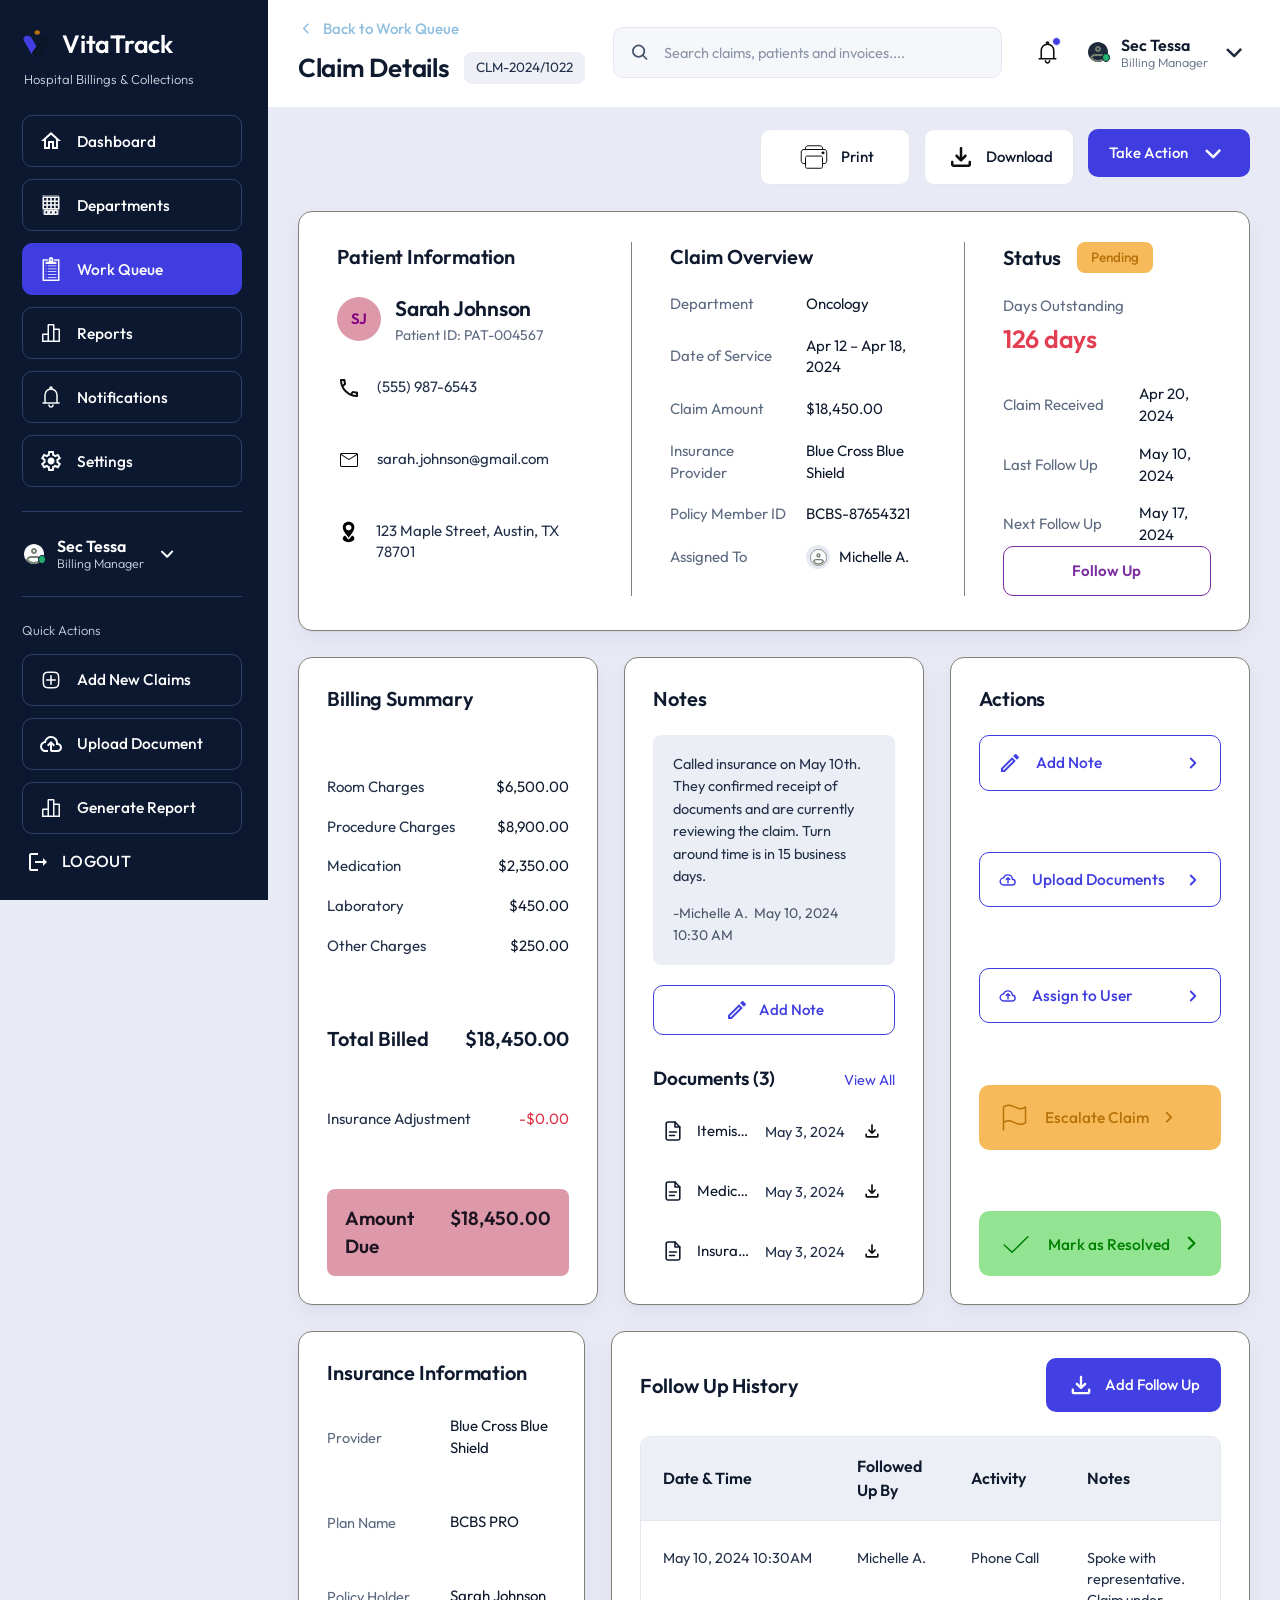
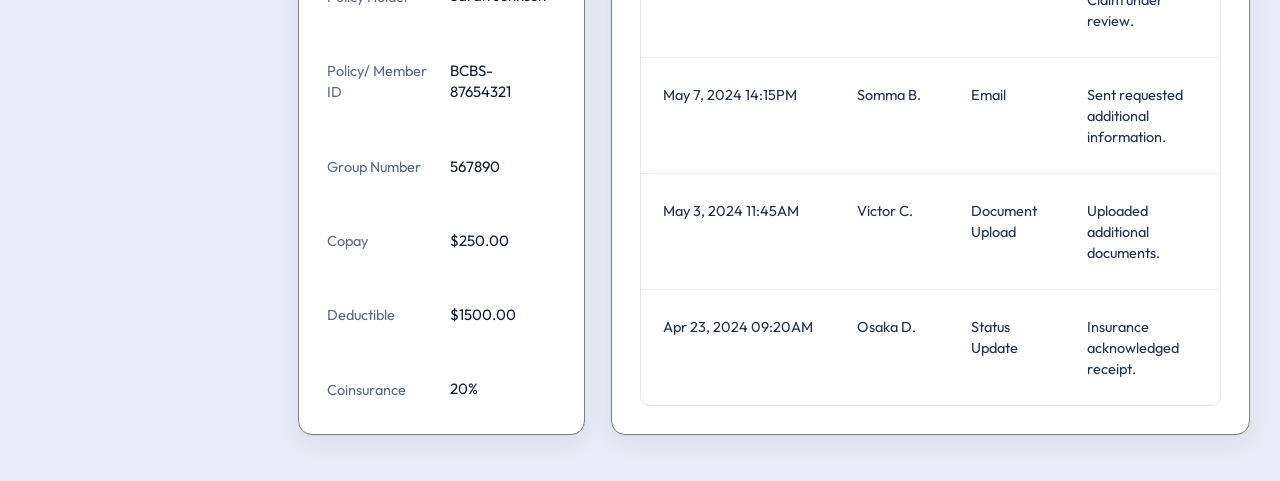
==== commit 29601ccb: "last commit" ====
--- a/claimdetails.html
+++ b/claimdetails.html
@@ -8,7 +8,7 @@
   <link rel="preconnect" href="https://fonts.googleapis.com" />
   <link rel="preconnect" href="https://fonts.gstatic.com" crossorigin />
   <link href="https://fonts.googleapis.com/css2?family=Outfit:wght@300;400;500;600;700&display=swap" rel="stylesheet" />
-  <link rel="stylesheet" href="claimdetails.css?v=21" />
+  <link rel="stylesheet" href="claimdetails.css?v=20" />
 </head>
 
 <body>
@@ -48,7 +48,7 @@
         <p class="brand__tagline">Hospital Billings &amp; Collections</p>
 
         <nav class="nav" aria-label="Main">
-          <a class="nav__item" href="#">
+          <a class="nav__item" href="dashboard.html">
             <svg width="24" height="24" viewBox="0 0 24 24" fill="none" xmlns="http://www.w3.org/2000/svg">
               <path d="M12 5.69L17 10.19V18H15V12H9V18H7V10.19L12 5.69ZM12 3L2 12H5V20H11V14H13V20H19V12H22"
                 fill="#FBFBFD" />
@@ -57,7 +57,7 @@
             <span>Dashboard</span>
           </a>
 
-          <a class="nav__item" href="#">
+          <a class="nav__item" href="departments.html">
             <svg width="24" height="24" viewBox="0 0 24 24" fill="none" xmlns="http://www.w3.org/2000/svg">
               <path d="M4.28516 2.75H19.7152V21.25H4.28516V2.75Z" stroke="#FBFBFD" stroke-width="0.5"
                 stroke-linecap="round" stroke-linejoin="round" />
@@ -69,7 +69,7 @@
             <span>Departments</span>
           </a>
 
-          <a class="nav__item nav__item--active" href="#" aria-current="page">
+          <a class="nav__item nav__item--active" href="workqueue.html" aria-current="page">
             <svg width="24" height="24" viewBox="0 0 24 24" fill="none" xmlns="http://www.w3.org/2000/svg">
               <path
                 d="M12 0C10.6966 0 9.69289 1.08744 9.69289 2.3877C9.69289 3.64008 9.68411 4.73584 9.68411 4.73584H7.36671C7.32309 4.73584 7.28089 4.74066 7.23927 4.74756H6.59473V6.99902H17.4053V4.74756H16.7607C16.7191 4.74066 16.6769 4.73584 16.6333 4.73584H14.3159C14.3159 4.73584 14.3423 3.74392 14.3423 2.39502C14.3423 1.14262 13.3034 0 12 0ZM3.50391 2.2837V24H20.4961V2.2837H15.1128V3.85694H18.9404V22.4238H5.06105V3.85694H8.88721V2.2837H3.50391ZM12 2.31298C12.427 2.31298 12.772 2.65658 12.772 3.08202C12.772 3.50824 12.427 3.85252 12 3.85252C11.573 3.85252 11.228 3.50822 11.228 3.08202C11.228 2.6566 11.573 2.31298 12 2.31298ZM6.59473 8.5254V9.2959H7.36671V8.5254H6.59473ZM8.91211 8.54004V9.31054H17.4053V8.54004H8.91211ZM6.59473 11.4316V12.2021H7.36671V11.4316H6.59473ZM8.91211 11.4463V12.2183H17.4053V11.4463H8.91211ZM6.59473 14.3379V15.1084H7.36671V14.3379H6.59473ZM8.91211 14.354V15.1245H17.4053V14.354H8.91211ZM6.59473 17.2456V18.0161H7.36671V17.2456H6.59473ZM8.91211 17.2617V18.0322H17.4053V17.2617H8.91211ZM6.59473 20.1519V20.9224H7.36671V20.1519H6.59473ZM8.91211 20.168V20.9385H17.4053V20.168H8.91211Z"
@@ -79,7 +79,7 @@
             <span>Work Queue</span>
           </a>
 
-          <a class="nav__item" href="#">
+          <a class="nav__item" href="reports.html">
             <svg width="24" height="24" viewBox="0 0 24 24" fill="none" xmlns="http://www.w3.org/2000/svg">
               <path
                 d="M19.75 7.5H15.5V4.25C15.5 3.56 14.94 3 14.25 3H9.75C9.06 3 8.5 3.56 8.5 4.25V12.5H4.25C3.56 12.5 3 13.06 3 13.75V21H21V8.75C21 8.06 20.44 7.5 19.75 7.5ZM8.5 19.5H4.5V14H8.5V19.5ZM14 19.5H10V4.5H14V19.5ZM19.5 19.5H15.5V9H19.5V19.5Z"
@@ -178,14 +178,16 @@
           </button>
         </div>
 
-        <button class="logout" type="button">
-          <svg width="24" height="24" viewBox="0 0 24 24" fill="none" xmlns="http://www.w3.org/2000/svg">
-            <path d="M5 5H12V3H5C3.9 3 3 3.9 3 5V19C3 20.1 3.9 21 5 21H12V19H5V5ZM21 12L17 8V11H9V13H17V16L21 12Z"
-              fill="#FBFBFD" />
-          </svg>
+        <a href="login.html">
+          <button class="logout" type="button">
+            <svg width="24" height="24" viewBox="0 0 24 24" fill="none" xmlns="http://www.w3.org/2000/svg">
+              <path d="M5 5H12V3H5C3.9 3 3 3.9 3 5V19C3 20.1 3.9 21 5 21H12V19H5V5ZM21 12L17 8V11H9V13H17V16L21 12Z"
+                fill="#FBFBFD" />
+            </svg>
 
           <span>LOGOUT</span>
         </button>
+      </a>
 
       </div>
     </aside>
@@ -194,50 +196,21 @@
     <div class="main">
 
       <header class="topbar">
-        <!-- Mobile Brand & Notification Bell Row (Centered Logo/Heading) -->
-        <div class="topbar-mobile-brand">
-          <span class="brand__mark">
-            <svg width="26" height="26" viewBox="0 0 26 26" fill="none" xmlns="http://www.w3.org/2000/svg">
-              <rect width="6.77593" height="20.738" rx="3.38796" transform="matrix(0.92973 -0.368242 0.474641 0.880179 0 6.57617)" fill="#4240E3"/>
-              <rect width="6.73923" height="20.8848" rx="3.36962" transform="matrix(0.892549 0.450951 -0.566743 0.823895 19.0205 4.79004)" fill="#0B1727"/>
-              <ellipse cx="12.7237" cy="2.04049" rx="2.20217" ry="2.04049" fill="#B8720A"/>
-            </svg>
-          </span>
-          <span class="brand__name">VitaTrack</span>
-
-          <!-- Notification bell moved here for mobile -->
-          <details class="menu mobile-bell-menu">
-            <summary class="bell" aria-label="Notifications">
-              <svg width="22" height="20" viewBox="0 0 22 20" fill="none" xmlns="http://www.w3.org/2000/svg">
-                <path d="M10.6319 3.22187C9.22205 3.22187 7.8699 3.73103 6.87296 4.63734C5.87602 5.54365 5.31594 6.77287 5.31594 8.05459V14.4982M10.6319 3.22187C12.0418 3.22187 13.394 3.73103 14.3909 4.63734C15.3879 5.54365 15.9479 6.77287 15.9479 8.05459V14.4982M10.6319 3.22187C10.8669 3.22187 11.0923 3.13701 11.2584 2.98596C11.4246 2.83491 11.5179 2.63003 11.5179 2.41642C11.5179 2.2028 11.4246 1.99793 11.2584 1.84687C11.0923 1.69582 10.8669 1.61096 10.6319 1.61096C10.397 1.61096 10.1716 1.69582 10.0054 1.84687C9.83928 1.99793 9.74594 2.2028 9.74594 2.41642C9.74594 2.63003 9.83928 2.83491 10.0054 2.98596C10.1716 3.13701 10.397 3.22187 10.6319 3.22187ZM17.7199 14.4982H3.54395M12.4039 16.1091C12.4039 16.5364 12.2172 16.9461 11.8849 17.2482C11.5526 17.5503 11.1019 17.72 10.6319 17.72C10.162 17.72 9.71126 17.5503 9.37894 17.2482C9.04663 16.9461 8.85994 16.5364 8.85994 16.1091" stroke="#0F0E0E" stroke-width="0.966544" stroke-linecap="round" stroke-linejoin="round"/>
-              </svg>
-              <span class="bell__dot"></span>
-            </summary>
-            <div class="menu__panel menu__panel--wide">
-              <p class="menu__head">Notifications</p>
-              <a class="menu__item menu__item--stack" href="#">
-                <strong>Claim overdue</strong>
-                <small>CLM-2024/1022 has passed 120 days.</small>
-              </a>
-              <div class="menu__sep"></div>
-              <a class="menu__item" href="#">Mark all as read</a>
-            </div>
-          </details>
-        </div>
+        <label class="burger" for="navToggle" aria-label="Toggle menu">
+          <svg viewBox="0 0 24 24" fill="none" stroke="currentColor" stroke-width="2" stroke-linecap="round">
+            <path d="M4 7h16M4 12h16M4 17h16" />
+          </svg>
+        </label>
 
         <div class="topbar__left">
-          <a class="back" href="#">
-            <svg width="24" height="43" viewBox="0 0 24 43" fill="none" xmlns="http://www.w3.org/2000/svg">
-              <path fill-rule="evenodd" clip-rule="evenodd" d="M3.75404 17.5623L14.8114 6.66256L17.5358 9.4264L7.8604 18.9639L17.3979 28.6393L14.634 31.3637L3.73434 20.3064C3.37313 19.9399 3.17229 19.4449 3.17598 18.9302C3.17968 18.4156 3.3876 17.9236 3.75404 17.5623Z" fill="#0F0E0E"/>
+          <a class="back" href="workqueue.html">
+            <svg viewBox="0 0 24 24" fill="none" stroke="currentColor" stroke-width="2.2" stroke-linecap="round"
+              stroke-linejoin="round">
+              <path d="m14 6-6 6 6 6" />
             </svg>
             <span>Back to Work Queue</span>
           </a>
           <div class="topbar__title">
-            <label class="burger" for="navToggle" aria-label="Toggle menu">
-              <svg viewBox="0 0 24 24" fill="none" stroke="currentColor" stroke-width="2" stroke-linecap="round">
-                <path d="M4 7h16M4 12h16M4 17h16" />
-              </svg>
-            </label>
             <h2>Claim Details</h2>
             <span class="chip">CLM-2024/1022</span>
           </div>
@@ -283,7 +256,7 @@
             </div>
           </details>
 
-          <details class="menu desktop-profile-menu">
+          <details class="menu">
             <summary class="account">
               <svg width="24" height="24" viewBox="0 0 24 24" fill="none" xmlns="http://www.w3.org/2000/svg">
                 <path opacity="0.16"
@@ -306,8 +279,8 @@
                 <small>Billing Manager</small>
               </span>
               <svg width="31" height="16" viewBox="0 0 31 16" fill="none" xmlns="http://www.w3.org/2000/svg">
-                <path fill-rule="evenodd" clip-rule="evenodd" d="M14.3579 13.0055L7.14931 6.07438L8.88179 4.27254L15.1895 10.3374L21.2544 4.02974L23.0562 5.76222L16.1251 12.9708C15.8953 13.2097 15.5801 13.3476 15.2487 13.3541C14.9173 13.3606 14.5969 13.2352 14.3579 13.0055Z" fill="#1E293B"/>
-              </svg>
+<path fill-rule="evenodd" clip-rule="evenodd" d="M14.3579 13.0055L7.14931 6.07438L8.88179 4.27254L15.1895 10.3374L21.2544 4.02974L23.0562 5.76222L16.1251 12.9708C15.8953 13.2097 15.5801 13.3476 15.2487 13.3541C14.9173 13.3606 14.5969 13.2352 14.3579 13.0055Z" fill="#1E293B"/>
+</svg>
 
             </summary>
             <div class="menu__panel">
@@ -316,7 +289,7 @@
               <a class="menu__item" href="#">Account settings</a>
               <a class="menu__item" href="#">Notification preferences</a>
               <div class="menu__sep"></div>
-              <a class="menu__item menu__item--danger" href="#">Log out</a>
+              <a class="menu__item menu__item--danger" href="login.html">Log out</a>
             </div>
           </details>
         </div>
@@ -328,25 +301,28 @@
         <div class="toolbar">
           <button class="btn btn--ghost" type="button">
             <svg width="34" height="30" viewBox="0 0 34 30" fill="none" xmlns="http://www.w3.org/2000/svg">
-              <path d="M25.5 21.5625H27.0938C27.7976 21.5606 28.472 21.3131 28.9697 20.874C29.4674 20.4348 29.7479 19.8398 29.75 19.2188V9.84375C29.7479 9.22272 29.4674 8.62765 28.9697 8.18852C28.472 7.74938 27.7976 7.50185 27.0938 7.5H6.90625C6.20242 7.50185 5.52801 7.74938 5.03032 8.18852C4.53263 8.62765 4.2521 9.22272 4.25 9.84375V19.2188C4.2521 19.8398 4.53263 20.4348 5.03032 20.874C5.52801 21.3131 6.20242 21.5606 6.90625 21.5625H8.5" stroke="#0F0E0E" stroke-linejoin="round"/>
-              <path d="M23.885 14.0625H10.115C9.22306 14.0625 8.5 14.7005 8.5 15.4875V24.825C8.5 25.612 9.22306 26.25 10.115 26.25H23.885C24.7769 26.25 25.5 25.612 25.5 24.825V15.4875C25.5 14.7005 24.7769 14.0625 23.885 14.0625Z" stroke="#0F0E0E" stroke-linejoin="round"/>
-              <path d="M25.5 7.5V6.09375C25.4979 5.47272 25.2174 4.87765 24.7197 4.43852C24.222 3.99938 23.5476 3.75185 22.8438 3.75H11.1562C10.4524 3.75185 9.77801 3.99938 9.28032 4.43852C8.78263 4.87765 8.5021 5.47272 8.5 6.09375V7.5" stroke="#0F0E0E" stroke-linejoin="round"/>
-              <path d="M26.0312 12.1875C26.9115 12.1875 27.625 11.5579 27.625 10.7812C27.625 10.0046 26.9115 9.375 26.0312 9.375C25.151 9.375 24.4375 10.0046 24.4375 10.7812C24.4375 11.5579 25.151 12.1875 26.0312 12.1875Z" fill="#0F0E0E"/>
-            </svg>
+<path d="M25.5 21.5625H27.0938C27.7976 21.5606 28.472 21.3131 28.9697 20.874C29.4674 20.4348 29.7479 19.8398 29.75 19.2188V9.84375C29.7479 9.22272 29.4674 8.62765 28.9697 8.18852C28.472 7.74938 27.7976 7.50185 27.0938 7.5H6.90625C6.20242 7.50185 5.52801 7.74938 5.03032 8.18852C4.53263 8.62765 4.2521 9.22272 4.25 9.84375V19.2188C4.2521 19.8398 4.53263 20.4348 5.03032 20.874C5.52801 21.3131 6.20242 21.5606 6.90625 21.5625H8.5" stroke="#0F0E0E" stroke-linejoin="round"/>
+<path d="M23.885 14.0625H10.115C9.22306 14.0625 8.5 14.7005 8.5 15.4875V24.825C8.5 25.612 9.22306 26.25 10.115 26.25H23.885C24.7769 26.25 25.5 25.612 25.5 24.825V15.4875C25.5 14.7005 24.7769 14.0625 23.885 14.0625Z" stroke="#0F0E0E" stroke-linejoin="round"/>
+<path d="M25.5 7.5V6.09375C25.4979 5.47272 25.2174 4.87765 24.7197 4.43852C24.222 3.99938 23.5476 3.75185 22.8438 3.75H11.1562C10.4524 3.75185 9.77801 3.99938 9.28032 4.43852C8.78263 4.87765 8.5021 5.47272 8.5 6.09375V7.5" stroke="#0F0E0E" stroke-linejoin="round"/>
+<path d="M26.0312 12.1875C26.9115 12.1875 27.625 11.5579 27.625 10.7812C27.625 10.0046 26.9115 9.375 26.0312 9.375C25.151 9.375 24.4375 10.0046 24.4375 10.7812C24.4375 11.5579 25.151 12.1875 26.0312 12.1875Z" fill="#0F0E0E"/>
+</svg>
+
             Print
           </button>
           <button class="btn btn--ghost" type="button">
             <svg width="30" height="30" viewBox="0 0 30 30" fill="none" xmlns="http://www.w3.org/2000/svg">
-              <path d="M14.5312 19.3913C14.3854 19.3388 14.25 19.25 14.125 19.125L9.625 14.625C9.375 14.375 9.255 14.0833 9.265 13.75C9.275 13.4167 9.395 13.125 9.625 12.875C9.875 12.625 10.1721 12.495 10.5163 12.485C10.8604 12.475 11.1571 12.5946 11.4062 12.8438L13.75 15.1875V6.25C13.75 5.89584 13.87 5.59917 14.11 5.36C14.35 5.12084 14.6467 5.00084 15 5C15.3533 4.99917 15.6504 5.11917 15.8913 5.36C16.1321 5.60084 16.2517 5.8975 16.25 6.25V15.1875L18.5938 12.8438C18.8438 12.5938 19.1408 12.4738 19.485 12.4838C19.8292 12.4938 20.1258 12.6242 20.375 12.875C20.6042 13.125 20.7242 13.4167 20.735 13.75C20.7458 14.0833 20.6258 14.375 20.375 14.625L15.875 19.125C15.75 19.25 15.6146 19.3388 15.4688 19.3913C15.3229 19.4438 15.1667 19.4696 15 19.4688C14.8333 19.4679 14.6771 19.4421 14.5312 19.3913ZM7.5 25C6.8125 25 6.22417 24.7554 5.735 24.2663C5.24583 23.7771 5.00083 23.1883 5 22.5V20C5 19.6458 5.12 19.3492 5.36 19.11C5.6 18.8708 5.89667 18.7508 6.25 18.75C6.60333 18.7492 6.90042 18.8692 7.14125 19.11C7.38208 19.3508 7.50167 19.6475 7.5 20V22.5H22.5V20C22.5 19.6458 22.62 19.3492 22.86 19.11C23.1 18.8708 23.3967 18.7508 23.75 18.75C24.1033 18.7492 24.4004 18.8692 24.6412 19.11C24.8821 19.3508 25.0017 19.6475 25 20V22.5C25 23.1875 24.7554 23.7763 24.2663 24.2663C23.7771 24.7563 23.1883 25.0008 22.5 25H7.5Z" fill="#0F0E0E"/>
-            </svg>
+<path d="M14.5312 19.3913C14.3854 19.3388 14.25 19.25 14.125 19.125L9.625 14.625C9.375 14.375 9.255 14.0833 9.265 13.75C9.275 13.4167 9.395 13.125 9.625 12.875C9.875 12.625 10.1721 12.495 10.5163 12.485C10.8604 12.475 11.1571 12.5946 11.4062 12.8438L13.75 15.1875V6.25C13.75 5.89584 13.87 5.59917 14.11 5.36C14.35 5.12084 14.6467 5.00084 15 5C15.3533 4.99917 15.6504 5.11917 15.8913 5.36C16.1321 5.60084 16.2517 5.8975 16.25 6.25V15.1875L18.5938 12.8438C18.8438 12.5938 19.1408 12.4738 19.485 12.4838C19.8292 12.4938 20.1258 12.6242 20.375 12.875C20.6042 13.125 20.7242 13.4167 20.735 13.75C20.7458 14.0833 20.6258 14.375 20.375 14.625L15.875 19.125C15.75 19.25 15.6146 19.3388 15.4688 19.3913C15.3229 19.4438 15.1667 19.4696 15 19.4688C14.8333 19.4679 14.6771 19.4421 14.5312 19.3913ZM7.5 25C6.8125 25 6.22417 24.7554 5.735 24.2663C5.24583 23.7771 5.00083 23.1883 5 22.5V20C5 19.6458 5.12 19.3492 5.36 19.11C5.6 18.8708 5.89667 18.7508 6.25 18.75C6.60333 18.7492 6.90042 18.8692 7.14125 19.11C7.38208 19.3508 7.50167 19.6475 7.5 20V22.5H22.5V20C22.5 19.6458 22.62 19.3492 22.86 19.11C23.1 18.8708 23.3967 18.7508 23.75 18.75C24.1033 18.7492 24.4004 18.8692 24.6412 19.11C24.8821 19.3508 25.0017 19.6475 25 20V22.5C25 23.1875 24.7554 23.7763 24.2663 24.2663C23.7771 24.7563 23.1883 25.0008 22.5 25H7.5Z" fill="#0F0E0E"/>
+</svg>
+
             Download
           </button>
           <details class="menu">
             <summary class="btn btn--primary">
               Take Action
               <svg width="31" height="16" viewBox="0 0 31 16" fill="none" xmlns="http://www.w3.org/2000/svg">
-                <path fill-rule="evenodd" clip-rule="evenodd" d="M14.3579 13.0055L7.14931 6.07438L8.88179 4.27254L15.1895 10.3374L21.2544 4.02974L23.0562 5.76222L16.1251 12.9708C15.8953 13.2097 15.5801 13.3476 15.2487 13.3541C14.9173 13.3606 14.5969 13.2352 14.3579 13.0055Z" fill="#FBFBFD"/>
-              </svg>
+<path fill-rule="evenodd" clip-rule="evenodd" d="M14.3579 13.0055L7.14931 6.07438L8.88179 4.27254L15.1895 10.3374L21.2544 4.02974L23.0562 5.76222L16.1251 12.9708C15.8953 13.2097 15.5801 13.3476 15.2487 13.3541C14.9173 13.3606 14.5969 13.2352 14.3579 13.0055Z" fill="#FBFBFD"/>
+</svg>
+
             </summary>
             <div class="menu__panel menu__panel--right">
               <a class="menu__item" href="#">Add note</a>
@@ -533,7 +509,7 @@
 
             <div class="docs-head">
               <h4 class="docs-head__title">Documents (3)</h4>
-              <a class="link" href="#">View All</a>
+              <a class="link" href="">View All</a>
             </div>
 
             <ul class="docs">
@@ -548,8 +524,9 @@
                 <span class="docs__date">May 3, 2024</span>
                 <button class="icon-btn" type="button" aria-label="Download Itemised Bill.pdf">
                   <svg width="31" height="31" viewBox="0 0 31 31" fill="none" xmlns="http://www.w3.org/2000/svg">
-                    <path d="M15.016 20.0376C14.8653 19.9834 14.7253 19.8917 14.5962 19.7625L9.94616 15.1125C9.68783 14.8542 9.56383 14.5528 9.57416 14.2083C9.58449 13.8639 9.70849 13.5625 9.94616 13.3042C10.2045 13.0458 10.5115 12.9115 10.8671 12.9012C11.2228 12.8908 11.5293 13.0144 11.7868 13.2719L14.2087 15.6938V6.45834C14.2087 6.09236 14.3327 5.78581 14.5807 5.53867C14.8287 5.29153 15.1352 5.16753 15.5003 5.16667C15.8654 5.16581 16.1724 5.28981 16.4213 5.53867C16.6701 5.78753 16.7937 6.09409 16.792 6.45834V15.6938L19.2139 13.2719C19.4722 13.0135 19.7792 12.8895 20.1348 12.8999C20.4905 12.9102 20.797 13.045 21.0545 13.3042C21.2913 13.5625 21.4153 13.8639 21.4265 14.2083C21.4377 14.5528 21.3137 14.8542 21.0545 15.1125L16.4045 19.7625C16.2753 19.8917 16.1354 19.9834 15.9847 20.0376C15.834 20.0919 15.6725 20.1186 15.5003 20.1177C15.3281 20.1168 15.1666 20.0902 15.016 20.0376ZM7.75033 25.8333C7.03991 25.8333 6.43196 25.5806 5.92649 25.0751C5.42102 24.5697 5.16785 23.9613 5.16699 23.25V20.6667C5.16699 20.3007 5.29099 19.9941 5.53899 19.747C5.78699 19.4999 6.09355 19.3759 6.45866 19.375C6.82377 19.3741 7.13076 19.4981 7.37962 19.747C7.62848 19.9959 7.75205 20.3024 7.75033 20.6667V23.25H23.2503V20.6667C23.2503 20.3007 23.3743 19.9941 23.6223 19.747C23.8703 19.4999 24.1769 19.3759 24.542 19.375C24.9071 19.3741 25.2141 19.4981 25.4629 19.747C25.7118 19.9959 25.8354 20.3024 25.8337 20.6667V23.25C25.8337 23.9604 25.5809 24.5688 25.0755 25.0751C24.57 25.5815 23.9616 25.8342 23.2503 25.8333H7.75033Z" fill="#0F0E0E"/>
-                  </svg>
+<path d="M15.016 20.0376C14.8653 19.9834 14.7253 19.8917 14.5962 19.7625L9.94616 15.1125C9.68783 14.8542 9.56383 14.5528 9.57416 14.2083C9.58449 13.8639 9.70849 13.5625 9.94616 13.3042C10.2045 13.0458 10.5115 12.9115 10.8671 12.9012C11.2228 12.8908 11.5293 13.0144 11.7868 13.2719L14.2087 15.6938V6.45834C14.2087 6.09236 14.3327 5.78581 14.5807 5.53867C14.8287 5.29153 15.1352 5.16753 15.5003 5.16667C15.8654 5.16581 16.1724 5.28981 16.4213 5.53867C16.6701 5.78753 16.7937 6.09409 16.792 6.45834V15.6938L19.2139 13.2719C19.4722 13.0135 19.7792 12.8895 20.1348 12.8999C20.4905 12.9102 20.797 13.045 21.0545 13.3042C21.2913 13.5625 21.4153 13.8639 21.4265 14.2083C21.4377 14.5528 21.3137 14.8542 21.0545 15.1125L16.4045 19.7625C16.2753 19.8917 16.1354 19.9834 15.9847 20.0376C15.834 20.0919 15.6725 20.1186 15.5003 20.1177C15.3281 20.1168 15.1666 20.0902 15.016 20.0376ZM7.75033 25.8333C7.03991 25.8333 6.43196 25.5806 5.92649 25.0751C5.42102 24.5697 5.16785 23.9613 5.16699 23.25V20.6667C5.16699 20.3007 5.29099 19.9941 5.53899 19.747C5.78699 19.4999 6.09355 19.3759 6.45866 19.375C6.82377 19.3741 7.13076 19.4981 7.37962 19.747C7.62848 19.9959 7.75205 20.3024 7.75033 20.6667V23.25H23.2503V20.6667C23.2503 20.3007 23.3743 19.9941 23.6223 19.747C23.8703 19.4999 24.1769 19.3759 24.542 19.375C24.9071 19.3741 25.2141 19.4981 25.4629 19.747C25.7118 19.9959 25.8354 20.3024 25.8337 20.6667V23.25C25.8337 23.9604 25.5809 24.5688 25.0755 25.0751C24.57 25.5815 23.9616 25.8342 23.2503 25.8333H7.75033Z" fill="#0F0E0E"/>
+</svg>
+
                 </button>
               </li>
               <li>
@@ -563,14 +540,15 @@
                 <span class="docs__date">May 3, 2024</span>
                 <button class="icon-btn" type="button" aria-label="Download Medical Records.pdf">
                   <svg width="31" height="31" viewBox="0 0 31 31" fill="none" xmlns="http://www.w3.org/2000/svg">
-                    <path d="M15.016 20.0376C14.8653 19.9834 14.7253 19.8917 14.5962 19.7625L9.94616 15.1125C9.68783 14.8542 9.56383 14.5528 9.57416 14.2083C9.58449 13.8639 9.70849 13.5625 9.94616 13.3042C10.2045 13.0458 10.5115 12.9115 10.8671 12.9012C11.2228 12.8908 11.5293 13.0144 11.7868 13.2719L14.2087 15.6938V6.45834C14.2087 6.09236 14.3327 5.78581 14.5807 5.53867C14.8287 5.29153 15.1352 5.16753 15.5003 5.16667C15.8654 5.16581 16.1724 5.28981 16.4213 5.53867C16.6701 5.78753 16.7937 6.09409 16.792 6.45834V15.6938L19.2139 13.2719C19.4722 13.0135 19.7792 12.8895 20.1348 12.8999C20.4905 12.9102 20.797 13.045 21.0545 13.3042C21.2913 13.5625 21.4153 13.8639 21.4265 14.2083C21.4377 14.5528 21.3137 14.8542 21.0545 15.1125L16.4045 19.7625C16.2753 19.8917 16.1354 19.9834 15.9847 20.0376C15.834 20.0919 15.6725 20.1186 15.5003 20.1177C15.3281 20.1168 15.1666 20.0902 15.016 20.0376ZM7.75033 25.8333C7.03991 25.8333 6.43196 25.5806 5.92649 25.0751C5.42102 24.5697 5.16785 23.9613 5.16699 23.25V20.6667C5.16699 20.3007 5.29099 19.9941 5.53899 19.747C5.78699 19.4999 6.09355 19.3759 6.45866 19.375C6.82377 19.3741 7.13076 19.4981 7.37962 19.747C7.62848 19.9959 7.75205 20.3024 7.75033 20.6667V23.25H23.2503V20.6667C23.2503 20.3007 23.3743 19.9941 23.6223 19.747C23.8703 19.4999 24.1769 19.3759 24.542 19.375C24.9071 19.3741 25.2141 19.4981 25.4629 19.747C25.7118 19.9959 25.8354 20.3024 25.8337 20.6667V23.25C25.8337 23.9604 25.5809 24.5688 25.0755 25.0751C24.57 25.5815 23.9616 25.8342 23.2503 25.8333H7.75033Z" fill="#0F0E0E"/>
-                  </svg>
+<path d="M15.016 20.0376C14.8653 19.9834 14.7253 19.8917 14.5962 19.7625L9.94616 15.1125C9.68783 14.8542 9.56383 14.5528 9.57416 14.2083C9.58449 13.8639 9.70849 13.5625 9.94616 13.3042C10.2045 13.0458 10.5115 12.9115 10.8671 12.9012C11.2228 12.8908 11.5293 13.0144 11.7868 13.2719L14.2087 15.6938V6.45834C14.2087 6.09236 14.3327 5.78581 14.5807 5.53867C14.8287 5.29153 15.1352 5.16753 15.5003 5.16667C15.8654 5.16581 16.1724 5.28981 16.4213 5.53867C16.6701 5.78753 16.7937 6.09409 16.792 6.45834V15.6938L19.2139 13.2719C19.4722 13.0135 19.7792 12.8895 20.1348 12.8999C20.4905 12.9102 20.797 13.045 21.0545 13.3042C21.2913 13.5625 21.4153 13.8639 21.4265 14.2083C21.4377 14.5528 21.3137 14.8542 21.0545 15.1125L16.4045 19.7625C16.2753 19.8917 16.1354 19.9834 15.9847 20.0376C15.834 20.0919 15.6725 20.1186 15.5003 20.1177C15.3281 20.1168 15.1666 20.0902 15.016 20.0376ZM7.75033 25.8333C7.03991 25.8333 6.43196 25.5806 5.92649 25.0751C5.42102 24.5697 5.16785 23.9613 5.16699 23.25V20.6667C5.16699 20.3007 5.29099 19.9941 5.53899 19.747C5.78699 19.4999 6.09355 19.3759 6.45866 19.375C6.82377 19.3741 7.13076 19.4981 7.37962 19.747C7.62848 19.9959 7.75205 20.3024 7.75033 20.6667V23.25H23.2503V20.6667C23.2503 20.3007 23.3743 19.9941 23.6223 19.747C23.8703 19.4999 24.1769 19.3759 24.542 19.375C24.9071 19.3741 25.2141 19.4981 25.4629 19.747C25.7118 19.9959 25.8354 20.3024 25.8337 20.6667V23.25C25.8337 23.9604 25.5809 24.5688 25.0755 25.0751C24.57 25.5815 23.9616 25.8342 23.2503 25.8333H7.75033Z" fill="#0F0E0E"/>
+</svg>
+
                 </button>
               </li>
               <li>
                 <svg class="ico ico--lg doc-ico" viewBox="0 0 24 24" fill="none" stroke="currentColor"
                   stroke-width="1.6" stroke-linecap="round" stroke-linejoin="round">
-                  <path d="M14 3H7a1.8 1.8 0 00-1.8 1.8v14.4A1.8 1.8 0 0 0 7 21h10a1.8 1.8 0 0 0 1.8-1.8V8Z" />
+                  <path d="M14 3H7a1.8 1.8 0 0 0-1.8 1.8v14.4A1.8 1.8 0 0 0 7 21h10a1.8 1.8 0 0 0 1.8-1.8V8Z" />
                   <path d="M14 3v5h4.8" />
                   <path d="M8.5 13h7M8.5 16.5h5" />
                 </svg>
@@ -578,8 +556,9 @@
                 <span class="docs__date">May 3, 2024</span>
                 <button class="icon-btn" type="button" aria-label="Download Insurance Card.pdf">
                   <svg width="31" height="31" viewBox="0 0 31 31" fill="none" xmlns="http://www.w3.org/2000/svg">
-                    <path d="M15.016 20.0376C14.8653 19.9834 14.7253 19.8917 14.5962 19.7625L9.94616 15.1125C9.68783 14.8542 9.56383 14.5528 9.57416 14.2083C9.58449 13.8639 9.70849 13.5625 9.94616 13.3042C10.2045 13.0458 10.5115 12.9115 10.8671 12.9012C11.2228 12.8908 11.5293 13.0144 11.7868 13.2719L14.2087 15.6938V6.45834C14.2087 6.09236 14.3327 5.78581 14.5807 5.53867C14.8287 5.29153 15.1352 5.16753 15.5003 5.16667C15.8654 5.16581 16.1724 5.28981 16.4213 5.53867C16.6701 5.78753 16.7937 6.09409 16.792 6.45834V15.6938L19.2139 13.2719C19.4722 13.0135 19.7792 12.8895 20.1348 12.8999C20.4905 12.9102 20.797 13.045 21.0545 13.3042C21.2913 13.5625 21.4153 13.8639 21.4265 14.2083C21.4377 14.5528 21.3137 14.8542 21.0545 15.1125L16.4045 19.7625C16.2753 19.8917 16.1354 19.9834 15.9847 20.0376C15.834 20.0919 15.6725 20.1186 15.5003 20.1177C15.3281 20.1168 15.1666 20.0902 15.016 20.0376ZM7.75033 25.8333C7.03991 25.8333 6.43196 25.5806 5.92649 25.0751C5.42102 24.5697 5.16785 23.9613 5.16699 23.25V20.6667C5.16699 20.3007 5.29099 19.9941 5.53899 19.747C5.78699 19.4999 6.09355 19.3759 6.45866 19.375C6.82377 19.3741 7.13076 19.4981 7.37962 19.747C7.62848 19.9959 7.75205 20.3024 7.75033 20.6667V23.25H23.2503V20.6667C23.2503 20.3007 23.3743 19.9941 23.6223 19.747C23.8703 19.4999 24.1769 19.3759 24.542 19.375C24.9071 19.3741 25.2141 19.4981 25.4629 19.747C25.7118 19.9959 25.8354 20.3024 25.8337 20.6667V23.25C25.8337 23.9604 25.5809 24.5688 25.0755 25.0751C24.57 25.5815 23.9616 25.8342 23.2503 25.8333H7.75033Z" fill="#0F0E0E"/>
-                  </svg>
+<path d="M15.016 20.0376C14.8653 19.9834 14.7253 19.8917 14.5962 19.7625L9.94616 15.1125C9.68783 14.8542 9.56383 14.5528 9.57416 14.2083C9.58449 13.8639 9.70849 13.5625 9.94616 13.3042C10.2045 13.0458 10.5115 12.9115 10.8671 12.9012C11.2228 12.8908 11.5293 13.0144 11.7868 13.2719L14.2087 15.6938V6.45834C14.2087 6.09236 14.3327 5.78581 14.5807 5.53867C14.8287 5.29153 15.1352 5.16753 15.5003 5.16667C15.8654 5.16581 16.1724 5.28981 16.4213 5.53867C16.6701 5.78753 16.7937 6.09409 16.792 6.45834V15.6938L19.2139 13.2719C19.4722 13.0135 19.7792 12.8895 20.1348 12.8999C20.4905 12.9102 20.797 13.045 21.0545 13.3042C21.2913 13.5625 21.4153 13.8639 21.4265 14.2083C21.4377 14.5528 21.3137 14.8542 21.0545 15.1125L16.4045 19.7625C16.2753 19.8917 16.1354 19.9834 15.9847 20.0376C15.834 20.0919 15.6725 20.1186 15.5003 20.1177C15.3281 20.1168 15.1666 20.0902 15.016 20.0376ZM7.75033 25.8333C7.03991 25.8333 6.43196 25.5806 5.92649 25.0751C5.42102 24.5697 5.16785 23.9613 5.16699 23.25V20.6667C5.16699 20.3007 5.29099 19.9941 5.53899 19.747C5.78699 19.4999 6.09355 19.3759 6.45866 19.375C6.82377 19.3741 7.13076 19.4981 7.37962 19.747C7.62848 19.9959 7.75205 20.3024 7.75033 20.6667V23.25H23.2503V20.6667C23.2503 20.3007 23.3743 19.9941 23.6223 19.747C23.8703 19.4999 24.1769 19.3759 24.542 19.375C24.9071 19.3741 25.2141 19.4981 25.4629 19.747C25.7118 19.9959 25.8354 20.3024 25.8337 20.6667V23.25C25.8337 23.9604 25.5809 24.5688 25.0755 25.0751C24.57 25.5815 23.9616 25.8342 23.2503 25.8333H7.75033Z" fill="#0F0E0E"/>
+</svg>
+
                 </button>
               </li>
             </ul>
@@ -591,8 +570,8 @@
             <div class="actions">
               <button class="action action--outline" type="button">
                 <svg width="24" height="24" viewBox="0 0 24 24" fill="none" xmlns="http://www.w3.org/2000/svg">
-                  <path d="M14.06 9L15 9.94L5.92 19H5V18.08L14.06 9ZM17.66 3C17.41 3 17.15 3.1 16.96 3.29L15.13 5.12L18.88 8.87L20.71 7.04C21.1 6.65 21.1 6 20.71 5.63L18.37 3.29C18.17 3.09 17.92 3 17.66 3ZM14.06 6.19L3 17.25V21H6.75L17.81 9.94L14.06 6.19Z" fill="#4240E3"/>
-                </svg>
+<path d="M14.06 9L15 9.94L5.92 19H5V18.08L14.06 9ZM17.66 3C17.41 3 17.15 3.1 16.96 3.29L15.13 5.12L18.88 8.87L20.71 7.04C21.1 6.65 21.1 6 20.71 5.63L18.37 3.29C18.17 3.09 17.92 3 17.66 3ZM14.06 6.19L3 17.25V21H6.75L17.81 9.94L14.06 6.19Z" fill="#4240E3"/>
+</svg>
                 <span>Add Note</span>
                 <svg class="arrow" viewBox="0 0 24 24" fill="none" stroke="currentColor" stroke-width="2.4"
                   stroke-linecap="round" stroke-linejoin="round">
@@ -629,22 +608,26 @@
 
               <button class="action action--amber" type="button">
                 <svg width="33" height="33" viewBox="0 0 33 33" fill="none" xmlns="http://www.w3.org/2000/svg">
-                  <path d="M5.5 28.875V21.5696M5.5 21.5696C13.4997 15.3134 19.5003 27.8259 27.5 21.5696V5.93038C19.5003 12.1866 13.4997 -0.325867 5.5 5.93038V21.5696Z" stroke="#B8720A" stroke-width="1.5" stroke-linecap="round" stroke-linejoin="round"/>
-                </svg>
+<path d="M5.5 28.875V21.5696M5.5 21.5696C13.4997 15.3134 19.5003 27.8259 27.5 21.5696V5.93038C19.5003 12.1866 13.4997 -0.325867 5.5 5.93038V21.5696Z" stroke="#B8720A" stroke-width="1.5" stroke-linecap="round" stroke-linejoin="round"/>
+</svg>
+
                 <span>Escalate Claim</span>
                 <svg width="11" height="21" viewBox="0 0 11 21" fill="none" xmlns="http://www.w3.org/2000/svg">
-                  <path fill-rule="evenodd" clip-rule="evenodd" d="M8.7358 10.9145L3.87311 15.7252L2.67066 14.5097L6.92561 10.3002L2.71616 6.04529L3.93161 4.84283L8.7423 9.70552C8.90172 9.86671 8.9906 10.0846 8.98938 10.3113C8.98816 10.5381 8.89695 10.755 8.7358 10.9145Z" fill="#B8720A"/>
-                </svg>
+<path fill-rule="evenodd" clip-rule="evenodd" d="M8.7358 10.9145L3.87311 15.7252L2.67066 14.5097L6.92561 10.3002L2.71616 6.04529L3.93161 4.84283L8.7423 9.70552C8.90172 9.86671 8.9906 10.0846 8.98938 10.3113C8.98816 10.5381 8.89695 10.755 8.7358 10.9145Z" fill="#B8720A"/>
+</svg>
+
               </button>
 
               <button class="action action--green" type="button">
                 <svg width="36" height="33" viewBox="0 0 36 33" fill="none" xmlns="http://www.w3.org/2000/svg">
-                  <path d="M6.1875 18.0469L14.0625 25.2656L29.8125 9.79688" stroke="#008000" stroke-width="1.5" stroke-linecap="round" stroke-linejoin="round"/>
-                </svg>
+<path d="M6.1875 18.0469L14.0625 25.2656L29.8125 9.79688" stroke="#008000" stroke-width="1.5" stroke-linecap="round" stroke-linejoin="round"/>
+</svg>
+
                 <span>Mark as Resolved</span>
                 <svg width="14" height="27" viewBox="0 0 14 27" fill="none" xmlns="http://www.w3.org/2000/svg">
-                  <path fill-rule="evenodd" clip-rule="evenodd" d="M11.1421 13.9207L4.94006 20.0565L3.4064 18.5062L8.83333 13.1373L3.46443 7.71039L5.01467 6.17673L11.1504 12.3788C11.3537 12.5844 11.4671 12.8623 11.4655 13.1515C11.464 13.4406 11.3477 13.7173 11.1421 13.9207Z" fill="#008000"/>
-                </svg>
+<path fill-rule="evenodd" clip-rule="evenodd" d="M11.1421 13.9207L4.94006 20.0565L3.4064 18.5062L8.83333 13.1373L3.46443 7.71039L5.01467 6.17673L11.1504 12.3788C11.3537 12.5844 11.4671 12.8623 11.4655 13.1515C11.464 13.4406 11.3477 13.7173 11.1421 13.9207Z" fill="#008000"/>
+</svg>
+
               </button>
             </div>
           </section>
@@ -696,8 +679,9 @@
               <h3 class="card__title card__title--flush">Follow Up History</h3>
               <button style="background-color: #4240E3;" class="btn btn--primary" type="button">
                 <svg width="28" height="28" viewBox="0 0 28 28" fill="none" xmlns="http://www.w3.org/2000/svg">
-                  <path d="M13.5628 18.0985C13.4267 18.0495 13.3003 17.9667 13.1837 17.85L8.98366 13.65C8.75033 13.4167 8.63833 13.1444 8.64766 12.8333C8.65699 12.5222 8.76899 12.25 8.98366 12.0167C9.21699 11.7833 9.49427 11.662 9.81549 11.6527C10.1367 11.6433 10.4136 11.7549 10.6462 11.9875L12.8337 14.175V5.83333C12.8337 5.50277 12.9457 5.22588 13.1697 5.00266C13.3937 4.77944 13.6705 4.66744 14.0003 4.66666C14.3301 4.66588 14.6074 4.77788 14.8322 5.00266C15.0569 5.22744 15.1685 5.50433 15.167 5.83333V14.175L17.3545 11.9875C17.5878 11.7542 17.8651 11.6422 18.1863 11.6515C18.5075 11.6608 18.7844 11.7825 19.017 12.0167C19.2309 12.25 19.3429 12.5222 19.353 12.8333C19.3631 13.1444 19.2511 13.4167 19.017 13.65L14.817 17.85C14.7003 17.9667 14.5739 18.0495 14.4378 18.0985C14.3017 18.1475 14.1559 18.1716 14.0003 18.1708C13.8448 18.17 13.6989 18.1459 13.5628 18.0985ZM7.00033 23.3333C6.35866 23.3333 5.80955 23.105 5.35299 22.6485C4.89644 22.1919 4.66777 21.6424 4.66699 21V18.6667C4.66699 18.3361 4.77899 18.0592 5.00299 17.836C5.22699 17.6128 5.50388 17.5008 5.83366 17.5C6.16344 17.4992 6.44071 17.6112 6.66549 17.836C6.89027 18.0608 7.00188 18.3377 7.00033 18.6667V21H21.0003V18.6667C21.0003 18.3361 21.1123 18.0592 21.3363 17.836C21.5603 17.6128 21.8372 17.5008 22.167 17.5C22.4968 17.4992 22.774 17.6112 22.9988 17.836C23.2236 18.0608 23.3352 18.3377 23.3337 18.6667V21C23.3337 21.6417 23.1054 22.1912 22.6488 22.6485C22.1923 23.1058 21.6428 23.3341 21.0003 23.3333H7.00033Z" fill="#FBFBFD"/>
-                </svg>
+<path d="M13.5628 18.0985C13.4267 18.0495 13.3003 17.9667 13.1837 17.85L8.98366 13.65C8.75033 13.4167 8.63833 13.1444 8.64766 12.8333C8.65699 12.5222 8.76899 12.25 8.98366 12.0167C9.21699 11.7833 9.49427 11.662 9.81549 11.6527C10.1367 11.6433 10.4136 11.7549 10.6462 11.9875L12.8337 14.175V5.83333C12.8337 5.50277 12.9457 5.22588 13.1697 5.00266C13.3937 4.77944 13.6705 4.66744 14.0003 4.66666C14.3301 4.66588 14.6074 4.77788 14.8322 5.00266C15.0569 5.22744 15.1685 5.50433 15.167 5.83333V14.175L17.3545 11.9875C17.5878 11.7542 17.8651 11.6422 18.1863 11.6515C18.5075 11.6608 18.7844 11.7825 19.017 12.0167C19.2309 12.25 19.3429 12.5222 19.353 12.8333C19.3631 13.1444 19.2511 13.4167 19.017 13.65L14.817 17.85C14.7003 17.9667 14.5739 18.0495 14.4378 18.0985C14.3017 18.1475 14.1559 18.1716 14.0003 18.1708C13.8448 18.17 13.6989 18.1459 13.5628 18.0985ZM7.00033 23.3333C6.35866 23.3333 5.80955 23.105 5.35299 22.6485C4.89644 22.1919 4.66777 21.6424 4.66699 21V18.6667C4.66699 18.3361 4.77899 18.0592 5.00299 17.836C5.22699 17.6128 5.50388 17.5008 5.83366 17.5C6.16344 17.4992 6.44071 17.6112 6.66549 17.836C6.89027 18.0608 7.00188 18.3377 7.00033 18.6667V21H21.0003V18.6667C21.0003 18.3361 21.1123 18.0592 21.3363 17.836C21.5603 17.6128 21.8372 17.5008 22.167 17.5C22.4968 17.4992 22.774 17.6112 22.9988 17.836C23.2236 18.0608 23.3352 18.3377 23.3337 18.6667V21C23.3337 21.6417 23.1054 22.1912 22.6488 22.6485C22.1923 23.1058 21.6428 23.3341 21.0003 23.3333H7.00033Z" fill="#FBFBFD"/>
+</svg>
+
                 Add Follow Up
               </button>
             </div>
@@ -746,7 +730,7 @@
       </div>
     </div>
   </div>
-<script src="claimdetails.js"></script>
+
 </body>
 
 </html>
--- a/claimdetails.css
+++ b/claimdetails.css
@@ -355,6 +355,11 @@
   background: #fff;
 }
 
+/* Mobile brand row hidden by default on desktop */
+.topbar-mobile-brand {
+  display: none;
+}
+
 .topbar__left {
   min-width: 232px;
 }
@@ -508,7 +513,7 @@
 }
 
 /* ============================================================
-   CONTENT & STRUCTURED ROWS FIX
+   CONTENT & STRUCTURED ROWS
    ============================================================ */
 .content {
   padding: 22px 30px 46px;
@@ -1126,7 +1131,7 @@
   transition: transform .18s ease;
 }
 
-/* Safe default dropdown positioning so nothing gets clipped */
+/* Safe default dropdown positioning */
 .menu__panel {
   position: absolute;
   top: calc(100% + 10px);
@@ -1285,52 +1290,11 @@
    RESPONSIVE MEDIA QUERIES 
    ============================================================ */
 
-@media (min-width: 821px) and (max-width: 1180px) {
-  .app {
-    grid-template-columns: 228px minmax(0, 1fr);
-  }
-
-  .sidebar {
-    padding: 22px 16px 22px;
-  }
-
-  .brand__name {
-    font-size: 22px;
-  }
-
-  .nav__item {
-    padding: 11px 13px;
-    gap: 12px;
-    font-size: 14.5px;
-  }
-
-  .topbar {
-    flex-wrap: wrap;
-    gap: 14px;
-    padding-inline: 22px;
-  }
-
-  .topbar__left {
-    min-width: 0;
-  }
-
-  .search {
-    order: 3;
-    flex-basis: 100%;
-    max-width: none;
-    margin: 0;
-  }
-
-  .content {
-    padding: 20px 22px 38px;
-  }
-}
-
 @media (min-width: 821px) {
-
   .burger,
   .scrim,
-  .drawer-close {
+  .drawer-close,
+  .topbar-mobile-brand {
     display: none !important;
   }
 }
@@ -1397,7 +1361,10 @@
 
 /* ---------- Tablet portrait (601px – 820px) & Mobile Phones ---------- */
 @media (max-width: 820px) {
-  .app { grid-template-columns: minmax(0, 1fr); min-height: 0; }
+  .app { 
+    grid-template-columns: minmax(0, 1fr); 
+    min-height: 0; 
+  }
 
   .sidebar {
     position: fixed;
@@ -1417,45 +1384,157 @@
   .drawer-toggle:checked ~ .sidebar { transform: none; }
   .drawer-toggle:checked ~ .scrim { display: block; }
 
-  .burger { display: grid; }
   .drawer-close { display: grid; }
 
+  /* Topbar layout adjustment for mobile */
   .topbar {
-    flex-wrap: wrap;
-    gap: 14px;
-    padding: 14px 16px;
+    display: flex;
+    flex-direction: column;
+    align-items: stretch;
+    gap: 12px;
+    padding: 16px;
     position: relative;
-  }
-
-  .topbar__left { min-width: 0; flex: 1; }
-  .topbar__title h2 { font-size: 20px; }
-  .search { order: 3; flex-basis: 100%; max-width: none; margin: 0; }
-  .topbar__right { margin-left: auto; gap: 10px; position: relative; }
-
-  .account__text { display: none; }
-  .bell { width: 40px; height: 40px; }
-  .bell__dot { top: 4px; right: 4px; width: 10px; height: 10px; }
-
-  /* Center the notification block on mobile so it fits the screen */
-  .topbar__right .menu:first-child .menu__panel--wide {
+    overflow: visible !important;
+  }
+
+  /* Show mobile brand row centered at the top */
+  .topbar-mobile-brand {
+    display: flex;
+    align-items: center;
+    justify-content: center;
+    position: relative;
+    width: 100%;
+    margin-bottom: 2px;
+    order: 1;
+  }
+
+  .topbar-mobile-brand .brand__mark {
+    display: flex;
+    align-items: center;
+  }
+
+  .topbar-mobile-brand .brand__name {
+    font-size: 19px;
+    font-weight: 600;
+    letter-spacing: -.01em;
+    margin-left: 8px;
+  }
+
+  /* Position notification bell on the right of the mobile brand row */
+  .mobile-bell-menu {
+    position: absolute;
+    right: 0;
+    top: 50%;
+    transform: translateY(-50%);
+  }
+
+  /* Hide the desktop profile dropdown area completely on mobile */
+  .desktop-profile-menu,
+  .topbar > .topbar__right {
+    display: none !important;
+  }
+
+  .topbar__left {
+    min-width: 0;
+    width: 100%;
+    display: flex;
+    flex-direction: column;
+    align-items: flex-start;
+    order: 2;
+  }
+
+  .back {
+    margin-left: -2px;
+    font-size: 14px;
+    display: inline-flex;
+    align-items: center;
+  }
+
+  /* Burger icon just below back arrow, claim details beside it, and chip text next */
+  .topbar__title {
+    display: flex;
+    align-items: center;
+    gap: 10px;
+    margin-top: 8px;
+    width: 100%;
+    justify-content: flex-start;
+  }
+
+  .burger { 
+    display: grid; 
+    width: 36px;
+    height: 36px;
+  }
+
+  .topbar__title h2 { 
+    font-size: 18px; 
+    font-weight: 600;
+  }
+
+  .topbar__title .chip {
+    font-size: 12.5px;
+    padding: 4px 8px;
+  }
+
+  .search { 
+    order: 4; 
+    width: 100%; 
+    margin: 0; 
+  }
+
+  .bell { width: 36px; height: 36px; }
+  .bell__dot { top: 4px; right: 4px; width: 8px; height: 8px; }
+
+  /* Fully constrained mobile viewport centering fix for notification contents */
+  .mobile-bell-menu .menu__panel--wide {
     position: fixed !important;
-    top: 70px !important;
+    top: 65px !important;
     left: 50% !important;
     right: auto !important;
     transform: translateX(-50%) !important;
     width: calc(100vw - 32px) !important;
     max-width: 340px !important;
-  }
-
-  /* Keep the profile dropdown behaving normally on the right */
-  .topbar__right .menu:last-child .menu__panel {
-    right: 0 !important;
-    left: auto !important;
-    max-width: calc(100vw - 32px);
+    max-height: calc(100vh - 90px) !important;
+    overflow-y: auto !important;
+    z-index: 9999 !important;
   }
 
   .content { padding: 16px 16px 32px; }
   .card { padding: 20px 18px 22px; }
+  
+  .toolbar {
+    flex-direction: column;
+    align-items: flex-end;
+    gap: 10px;
+    padding: 12px 0;
+  }
+  
+  .toolbar .btn,
+  .toolbar .menu,
+  .toolbar .menu summary.btn {
+    width: auto;
+    min-width: 140px;
+    justify-content: center;
+  }
+
+  .overview,
+  .overview__col,
+  .pair,
+  .card__title,
+  .stat__label,
+  .stat__value,
+  .lines li,
+  .total,
+  .adjustment,
+  .due {
+    text-align: left !important;
+  }
+
+  .pair {
+    grid-template-columns: minmax(110px, auto) 1fr;
+    gap: 12px;
+  }
+
   .overview { grid-template-columns: 1fr; padding: 20px 0; }
   .overview__col { padding: 20px 22px; }
 
@@ -1465,15 +1544,21 @@
     padding-top: 20px;
   }
 
+  .actions {
+    gap: 12px;
+  }
+  
+  .action {
+    padding: 14px 18px;
+  }
+
   .grid-3, .grid-bottom { grid-template-columns: minmax(0, 1fr); gap: 16px; }
-  .toolbar { padding: 12px 16px; gap: 8px; }
   .btn { padding: 9px 14px; font-size: 13.5px; }
   .history-head { flex-direction: column; align-items: flex-start; gap: 12px; }
   .table { min-width: 560px; }
 }
 
 @media print {
-
   .sidebar,
   .topbar,
   .toolbar,
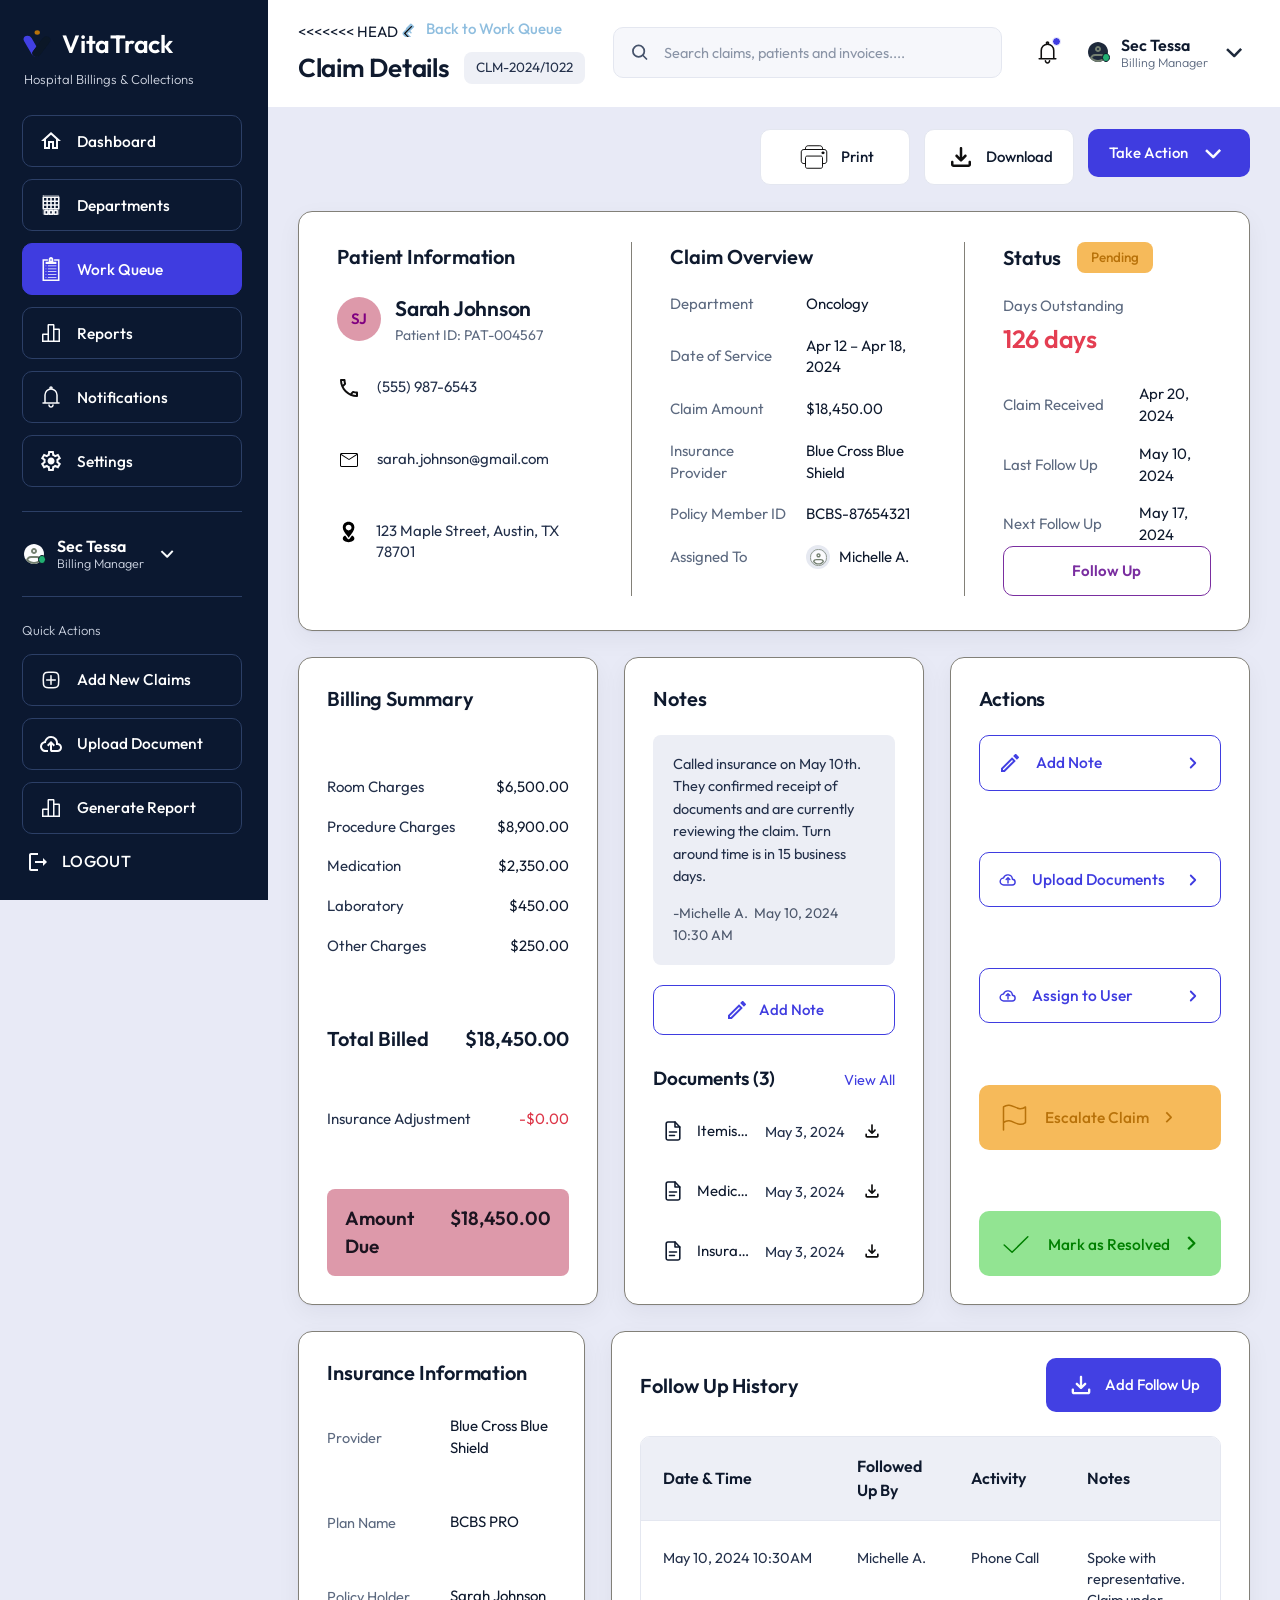
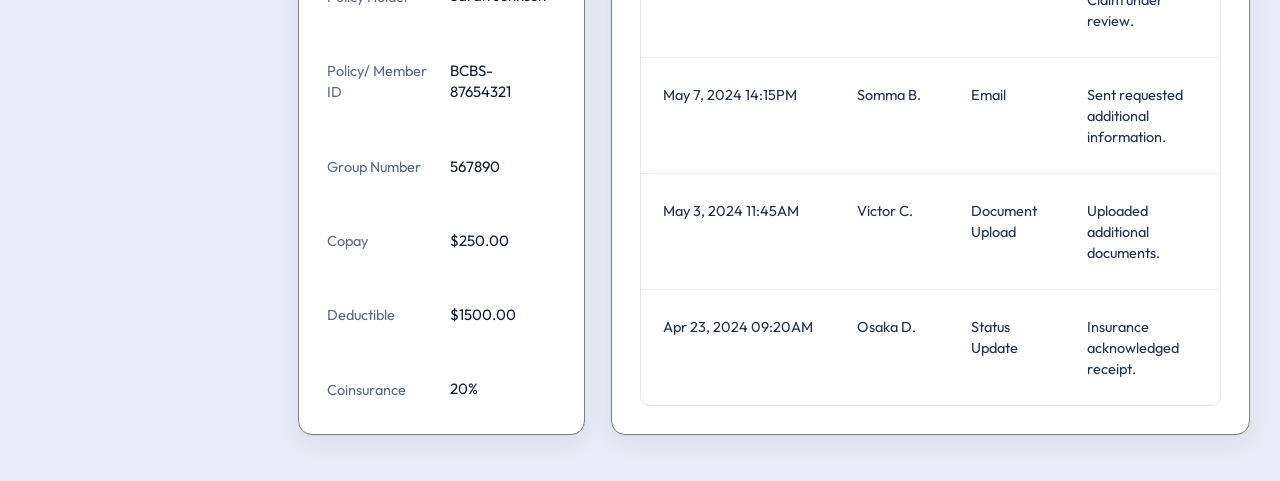
==== commit 62d32677: "Merge branch 'main' of https://github.com/Surgeon006/TEAM-TENECE" ====
--- a/claimdetails.html
+++ b/claimdetails.html
@@ -8,7 +8,7 @@
   <link rel="preconnect" href="https://fonts.googleapis.com" />
   <link rel="preconnect" href="https://fonts.gstatic.com" crossorigin />
   <link href="https://fonts.googleapis.com/css2?family=Outfit:wght@300;400;500;600;700&display=swap" rel="stylesheet" />
-  <link rel="stylesheet" href="claimdetails.css?v=20" />
+  <link rel="stylesheet" href="claimdetails.css?v=21" />
 </head>
 
 <body>
@@ -178,16 +178,14 @@
           </button>
         </div>
 
-        <a href="login.html">
-          <button class="logout" type="button">
-            <svg width="24" height="24" viewBox="0 0 24 24" fill="none" xmlns="http://www.w3.org/2000/svg">
-              <path d="M5 5H12V3H5C3.9 3 3 3.9 3 5V19C3 20.1 3.9 21 5 21H12V19H5V5ZM21 12L17 8V11H9V13H17V16L21 12Z"
-                fill="#FBFBFD" />
-            </svg>
+        <button class="logout" type="button">
+          <svg width="24" height="24" viewBox="0 0 24 24" fill="none" xmlns="http://www.w3.org/2000/svg">
+            <path d="M5 5H12V3H5C3.9 3 3 3.9 3 5V19C3 20.1 3.9 21 5 21H12V19H5V5ZM21 12L17 8V11H9V13H17V16L21 12Z"
+              fill="#FBFBFD" />
+          </svg>
 
           <span>LOGOUT</span>
         </button>
-      </a>
 
       </div>
     </aside>
@@ -196,21 +194,57 @@
     <div class="main">
 
       <header class="topbar">
-        <label class="burger" for="navToggle" aria-label="Toggle menu">
-          <svg viewBox="0 0 24 24" fill="none" stroke="currentColor" stroke-width="2" stroke-linecap="round">
-            <path d="M4 7h16M4 12h16M4 17h16" />
-          </svg>
-        </label>
+        <!-- Mobile Brand & Notification Bell Row (Centered Logo/Heading) -->
+        <div class="topbar-mobile-brand">
+          <span class="brand__mark">
+            <svg width="26" height="26" viewBox="0 0 26 26" fill="none" xmlns="http://www.w3.org/2000/svg">
+              <rect width="6.77593" height="20.738" rx="3.38796" transform="matrix(0.92973 -0.368242 0.474641 0.880179 0 6.57617)" fill="#4240E3"/>
+              <rect width="6.73923" height="20.8848" rx="3.36962" transform="matrix(0.892549 0.450951 -0.566743 0.823895 19.0205 4.79004)" fill="#0B1727"/>
+              <ellipse cx="12.7237" cy="2.04049" rx="2.20217" ry="2.04049" fill="#B8720A"/>
+            </svg>
+          </span>
+          <span class="brand__name">VitaTrack</span>
+
+          <!-- Notification bell moved here for mobile -->
+          <details class="menu mobile-bell-menu">
+            <summary class="bell" aria-label="Notifications">
+              <svg width="22" height="20" viewBox="0 0 22 20" fill="none" xmlns="http://www.w3.org/2000/svg">
+                <path d="M10.6319 3.22187C9.22205 3.22187 7.8699 3.73103 6.87296 4.63734C5.87602 5.54365 5.31594 6.77287 5.31594 8.05459V14.4982M10.6319 3.22187C12.0418 3.22187 13.394 3.73103 14.3909 4.63734C15.3879 5.54365 15.9479 6.77287 15.9479 8.05459V14.4982M10.6319 3.22187C10.8669 3.22187 11.0923 3.13701 11.2584 2.98596C11.4246 2.83491 11.5179 2.63003 11.5179 2.41642C11.5179 2.2028 11.4246 1.99793 11.2584 1.84687C11.0923 1.69582 10.8669 1.61096 10.6319 1.61096C10.397 1.61096 10.1716 1.69582 10.0054 1.84687C9.83928 1.99793 9.74594 2.2028 9.74594 2.41642C9.74594 2.63003 9.83928 2.83491 10.0054 2.98596C10.1716 3.13701 10.397 3.22187 10.6319 3.22187ZM17.7199 14.4982H3.54395M12.4039 16.1091C12.4039 16.5364 12.2172 16.9461 11.8849 17.2482C11.5526 17.5503 11.1019 17.72 10.6319 17.72C10.162 17.72 9.71126 17.5503 9.37894 17.2482C9.04663 16.9461 8.85994 16.5364 8.85994 16.1091" stroke="#0F0E0E" stroke-width="0.966544" stroke-linecap="round" stroke-linejoin="round"/>
+              </svg>
+              <span class="bell__dot"></span>
+            </summary>
+            <div class="menu__panel menu__panel--wide">
+              <p class="menu__head">Notifications</p>
+              <a class="menu__item menu__item--stack" href="#">
+                <strong>Claim overdue</strong>
+                <small>CLM-2024/1022 has passed 120 days.</small>
+              </a>
+              <div class="menu__sep"></div>
+              <a class="menu__item" href="#">Mark all as read</a>
+            </div>
+          </details>
+        </div>
 
         <div class="topbar__left">
+<<<<<<< HEAD
           <a class="back" href="workqueue.html">
             <svg viewBox="0 0 24 24" fill="none" stroke="currentColor" stroke-width="2.2" stroke-linecap="round"
               stroke-linejoin="round">
               <path d="m14 6-6 6 6 6" />
+=======
+          <a class="back" href="#">
+            <svg width="24" height="43" viewBox="0 0 24 43" fill="none" xmlns="http://www.w3.org/2000/svg">
+              <path fill-rule="evenodd" clip-rule="evenodd" d="M3.75404 17.5623L14.8114 6.66256L17.5358 9.4264L7.8604 18.9639L17.3979 28.6393L14.634 31.3637L3.73434 20.3064C3.37313 19.9399 3.17229 19.4449 3.17598 18.9302C3.17968 18.4156 3.3876 17.9236 3.75404 17.5623Z" fill="#0F0E0E"/>
+>>>>>>> 9cd47fc4f6084df404599b2a0ae816c0f96e814e
             </svg>
             <span>Back to Work Queue</span>
           </a>
           <div class="topbar__title">
+            <label class="burger" for="navToggle" aria-label="Toggle menu">
+              <svg viewBox="0 0 24 24" fill="none" stroke="currentColor" stroke-width="2" stroke-linecap="round">
+                <path d="M4 7h16M4 12h16M4 17h16" />
+              </svg>
+            </label>
             <h2>Claim Details</h2>
             <span class="chip">CLM-2024/1022</span>
           </div>
@@ -256,7 +290,7 @@
             </div>
           </details>
 
-          <details class="menu">
+          <details class="menu desktop-profile-menu">
             <summary class="account">
               <svg width="24" height="24" viewBox="0 0 24 24" fill="none" xmlns="http://www.w3.org/2000/svg">
                 <path opacity="0.16"
@@ -279,8 +313,8 @@
                 <small>Billing Manager</small>
               </span>
               <svg width="31" height="16" viewBox="0 0 31 16" fill="none" xmlns="http://www.w3.org/2000/svg">
-<path fill-rule="evenodd" clip-rule="evenodd" d="M14.3579 13.0055L7.14931 6.07438L8.88179 4.27254L15.1895 10.3374L21.2544 4.02974L23.0562 5.76222L16.1251 12.9708C15.8953 13.2097 15.5801 13.3476 15.2487 13.3541C14.9173 13.3606 14.5969 13.2352 14.3579 13.0055Z" fill="#1E293B"/>
-</svg>
+                <path fill-rule="evenodd" clip-rule="evenodd" d="M14.3579 13.0055L7.14931 6.07438L8.88179 4.27254L15.1895 10.3374L21.2544 4.02974L23.0562 5.76222L16.1251 12.9708C15.8953 13.2097 15.5801 13.3476 15.2487 13.3541C14.9173 13.3606 14.5969 13.2352 14.3579 13.0055Z" fill="#1E293B"/>
+              </svg>
 
             </summary>
             <div class="menu__panel">
@@ -289,7 +323,7 @@
               <a class="menu__item" href="#">Account settings</a>
               <a class="menu__item" href="#">Notification preferences</a>
               <div class="menu__sep"></div>
-              <a class="menu__item menu__item--danger" href="login.html">Log out</a>
+              <a class="menu__item menu__item--danger" href="#">Log out</a>
             </div>
           </details>
         </div>
@@ -301,28 +335,25 @@
         <div class="toolbar">
           <button class="btn btn--ghost" type="button">
             <svg width="34" height="30" viewBox="0 0 34 30" fill="none" xmlns="http://www.w3.org/2000/svg">
-<path d="M25.5 21.5625H27.0938C27.7976 21.5606 28.472 21.3131 28.9697 20.874C29.4674 20.4348 29.7479 19.8398 29.75 19.2188V9.84375C29.7479 9.22272 29.4674 8.62765 28.9697 8.18852C28.472 7.74938 27.7976 7.50185 27.0938 7.5H6.90625C6.20242 7.50185 5.52801 7.74938 5.03032 8.18852C4.53263 8.62765 4.2521 9.22272 4.25 9.84375V19.2188C4.2521 19.8398 4.53263 20.4348 5.03032 20.874C5.52801 21.3131 6.20242 21.5606 6.90625 21.5625H8.5" stroke="#0F0E0E" stroke-linejoin="round"/>
-<path d="M23.885 14.0625H10.115C9.22306 14.0625 8.5 14.7005 8.5 15.4875V24.825C8.5 25.612 9.22306 26.25 10.115 26.25H23.885C24.7769 26.25 25.5 25.612 25.5 24.825V15.4875C25.5 14.7005 24.7769 14.0625 23.885 14.0625Z" stroke="#0F0E0E" stroke-linejoin="round"/>
-<path d="M25.5 7.5V6.09375C25.4979 5.47272 25.2174 4.87765 24.7197 4.43852C24.222 3.99938 23.5476 3.75185 22.8438 3.75H11.1562C10.4524 3.75185 9.77801 3.99938 9.28032 4.43852C8.78263 4.87765 8.5021 5.47272 8.5 6.09375V7.5" stroke="#0F0E0E" stroke-linejoin="round"/>
-<path d="M26.0312 12.1875C26.9115 12.1875 27.625 11.5579 27.625 10.7812C27.625 10.0046 26.9115 9.375 26.0312 9.375C25.151 9.375 24.4375 10.0046 24.4375 10.7812C24.4375 11.5579 25.151 12.1875 26.0312 12.1875Z" fill="#0F0E0E"/>
-</svg>
-
+              <path d="M25.5 21.5625H27.0938C27.7976 21.5606 28.472 21.3131 28.9697 20.874C29.4674 20.4348 29.7479 19.8398 29.75 19.2188V9.84375C29.7479 9.22272 29.4674 8.62765 28.9697 8.18852C28.472 7.74938 27.7976 7.50185 27.0938 7.5H6.90625C6.20242 7.50185 5.52801 7.74938 5.03032 8.18852C4.53263 8.62765 4.2521 9.22272 4.25 9.84375V19.2188C4.2521 19.8398 4.53263 20.4348 5.03032 20.874C5.52801 21.3131 6.20242 21.5606 6.90625 21.5625H8.5" stroke="#0F0E0E" stroke-linejoin="round"/>
+              <path d="M23.885 14.0625H10.115C9.22306 14.0625 8.5 14.7005 8.5 15.4875V24.825C8.5 25.612 9.22306 26.25 10.115 26.25H23.885C24.7769 26.25 25.5 25.612 25.5 24.825V15.4875C25.5 14.7005 24.7769 14.0625 23.885 14.0625Z" stroke="#0F0E0E" stroke-linejoin="round"/>
+              <path d="M25.5 7.5V6.09375C25.4979 5.47272 25.2174 4.87765 24.7197 4.43852C24.222 3.99938 23.5476 3.75185 22.8438 3.75H11.1562C10.4524 3.75185 9.77801 3.99938 9.28032 4.43852C8.78263 4.87765 8.5021 5.47272 8.5 6.09375V7.5" stroke="#0F0E0E" stroke-linejoin="round"/>
+              <path d="M26.0312 12.1875C26.9115 12.1875 27.625 11.5579 27.625 10.7812C27.625 10.0046 26.9115 9.375 26.0312 9.375C25.151 9.375 24.4375 10.0046 24.4375 10.7812C24.4375 11.5579 25.151 12.1875 26.0312 12.1875Z" fill="#0F0E0E"/>
+            </svg>
             Print
           </button>
           <button class="btn btn--ghost" type="button">
             <svg width="30" height="30" viewBox="0 0 30 30" fill="none" xmlns="http://www.w3.org/2000/svg">
-<path d="M14.5312 19.3913C14.3854 19.3388 14.25 19.25 14.125 19.125L9.625 14.625C9.375 14.375 9.255 14.0833 9.265 13.75C9.275 13.4167 9.395 13.125 9.625 12.875C9.875 12.625 10.1721 12.495 10.5163 12.485C10.8604 12.475 11.1571 12.5946 11.4062 12.8438L13.75 15.1875V6.25C13.75 5.89584 13.87 5.59917 14.11 5.36C14.35 5.12084 14.6467 5.00084 15 5C15.3533 4.99917 15.6504 5.11917 15.8913 5.36C16.1321 5.60084 16.2517 5.8975 16.25 6.25V15.1875L18.5938 12.8438C18.8438 12.5938 19.1408 12.4738 19.485 12.4838C19.8292 12.4938 20.1258 12.6242 20.375 12.875C20.6042 13.125 20.7242 13.4167 20.735 13.75C20.7458 14.0833 20.6258 14.375 20.375 14.625L15.875 19.125C15.75 19.25 15.6146 19.3388 15.4688 19.3913C15.3229 19.4438 15.1667 19.4696 15 19.4688C14.8333 19.4679 14.6771 19.4421 14.5312 19.3913ZM7.5 25C6.8125 25 6.22417 24.7554 5.735 24.2663C5.24583 23.7771 5.00083 23.1883 5 22.5V20C5 19.6458 5.12 19.3492 5.36 19.11C5.6 18.8708 5.89667 18.7508 6.25 18.75C6.60333 18.7492 6.90042 18.8692 7.14125 19.11C7.38208 19.3508 7.50167 19.6475 7.5 20V22.5H22.5V20C22.5 19.6458 22.62 19.3492 22.86 19.11C23.1 18.8708 23.3967 18.7508 23.75 18.75C24.1033 18.7492 24.4004 18.8692 24.6412 19.11C24.8821 19.3508 25.0017 19.6475 25 20V22.5C25 23.1875 24.7554 23.7763 24.2663 24.2663C23.7771 24.7563 23.1883 25.0008 22.5 25H7.5Z" fill="#0F0E0E"/>
-</svg>
-
+              <path d="M14.5312 19.3913C14.3854 19.3388 14.25 19.25 14.125 19.125L9.625 14.625C9.375 14.375 9.255 14.0833 9.265 13.75C9.275 13.4167 9.395 13.125 9.625 12.875C9.875 12.625 10.1721 12.495 10.5163 12.485C10.8604 12.475 11.1571 12.5946 11.4062 12.8438L13.75 15.1875V6.25C13.75 5.89584 13.87 5.59917 14.11 5.36C14.35 5.12084 14.6467 5.00084 15 5C15.3533 4.99917 15.6504 5.11917 15.8913 5.36C16.1321 5.60084 16.2517 5.8975 16.25 6.25V15.1875L18.5938 12.8438C18.8438 12.5938 19.1408 12.4738 19.485 12.4838C19.8292 12.4938 20.1258 12.6242 20.375 12.875C20.6042 13.125 20.7242 13.4167 20.735 13.75C20.7458 14.0833 20.6258 14.375 20.375 14.625L15.875 19.125C15.75 19.25 15.6146 19.3388 15.4688 19.3913C15.3229 19.4438 15.1667 19.4696 15 19.4688C14.8333 19.4679 14.6771 19.4421 14.5312 19.3913ZM7.5 25C6.8125 25 6.22417 24.7554 5.735 24.2663C5.24583 23.7771 5.00083 23.1883 5 22.5V20C5 19.6458 5.12 19.3492 5.36 19.11C5.6 18.8708 5.89667 18.7508 6.25 18.75C6.60333 18.7492 6.90042 18.8692 7.14125 19.11C7.38208 19.3508 7.50167 19.6475 7.5 20V22.5H22.5V20C22.5 19.6458 22.62 19.3492 22.86 19.11C23.1 18.8708 23.3967 18.7508 23.75 18.75C24.1033 18.7492 24.4004 18.8692 24.6412 19.11C24.8821 19.3508 25.0017 19.6475 25 20V22.5C25 23.1875 24.7554 23.7763 24.2663 24.2663C23.7771 24.7563 23.1883 25.0008 22.5 25H7.5Z" fill="#0F0E0E"/>
+            </svg>
             Download
           </button>
           <details class="menu">
             <summary class="btn btn--primary">
               Take Action
               <svg width="31" height="16" viewBox="0 0 31 16" fill="none" xmlns="http://www.w3.org/2000/svg">
-<path fill-rule="evenodd" clip-rule="evenodd" d="M14.3579 13.0055L7.14931 6.07438L8.88179 4.27254L15.1895 10.3374L21.2544 4.02974L23.0562 5.76222L16.1251 12.9708C15.8953 13.2097 15.5801 13.3476 15.2487 13.3541C14.9173 13.3606 14.5969 13.2352 14.3579 13.0055Z" fill="#FBFBFD"/>
-</svg>
-
+                <path fill-rule="evenodd" clip-rule="evenodd" d="M14.3579 13.0055L7.14931 6.07438L8.88179 4.27254L15.1895 10.3374L21.2544 4.02974L23.0562 5.76222L16.1251 12.9708C15.8953 13.2097 15.5801 13.3476 15.2487 13.3541C14.9173 13.3606 14.5969 13.2352 14.3579 13.0055Z" fill="#FBFBFD"/>
+              </svg>
             </summary>
             <div class="menu__panel menu__panel--right">
               <a class="menu__item" href="#">Add note</a>
@@ -509,7 +540,7 @@
 
             <div class="docs-head">
               <h4 class="docs-head__title">Documents (3)</h4>
-              <a class="link" href="">View All</a>
+              <a class="link" href="#">View All</a>
             </div>
 
             <ul class="docs">
@@ -524,9 +555,8 @@
                 <span class="docs__date">May 3, 2024</span>
                 <button class="icon-btn" type="button" aria-label="Download Itemised Bill.pdf">
                   <svg width="31" height="31" viewBox="0 0 31 31" fill="none" xmlns="http://www.w3.org/2000/svg">
-<path d="M15.016 20.0376C14.8653 19.9834 14.7253 19.8917 14.5962 19.7625L9.94616 15.1125C9.68783 14.8542 9.56383 14.5528 9.57416 14.2083C9.58449 13.8639 9.70849 13.5625 9.94616 13.3042C10.2045 13.0458 10.5115 12.9115 10.8671 12.9012C11.2228 12.8908 11.5293 13.0144 11.7868 13.2719L14.2087 15.6938V6.45834C14.2087 6.09236 14.3327 5.78581 14.5807 5.53867C14.8287 5.29153 15.1352 5.16753 15.5003 5.16667C15.8654 5.16581 16.1724 5.28981 16.4213 5.53867C16.6701 5.78753 16.7937 6.09409 16.792 6.45834V15.6938L19.2139 13.2719C19.4722 13.0135 19.7792 12.8895 20.1348 12.8999C20.4905 12.9102 20.797 13.045 21.0545 13.3042C21.2913 13.5625 21.4153 13.8639 21.4265 14.2083C21.4377 14.5528 21.3137 14.8542 21.0545 15.1125L16.4045 19.7625C16.2753 19.8917 16.1354 19.9834 15.9847 20.0376C15.834 20.0919 15.6725 20.1186 15.5003 20.1177C15.3281 20.1168 15.1666 20.0902 15.016 20.0376ZM7.75033 25.8333C7.03991 25.8333 6.43196 25.5806 5.92649 25.0751C5.42102 24.5697 5.16785 23.9613 5.16699 23.25V20.6667C5.16699 20.3007 5.29099 19.9941 5.53899 19.747C5.78699 19.4999 6.09355 19.3759 6.45866 19.375C6.82377 19.3741 7.13076 19.4981 7.37962 19.747C7.62848 19.9959 7.75205 20.3024 7.75033 20.6667V23.25H23.2503V20.6667C23.2503 20.3007 23.3743 19.9941 23.6223 19.747C23.8703 19.4999 24.1769 19.3759 24.542 19.375C24.9071 19.3741 25.2141 19.4981 25.4629 19.747C25.7118 19.9959 25.8354 20.3024 25.8337 20.6667V23.25C25.8337 23.9604 25.5809 24.5688 25.0755 25.0751C24.57 25.5815 23.9616 25.8342 23.2503 25.8333H7.75033Z" fill="#0F0E0E"/>
-</svg>
-
+                    <path d="M15.016 20.0376C14.8653 19.9834 14.7253 19.8917 14.5962 19.7625L9.94616 15.1125C9.68783 14.8542 9.56383 14.5528 9.57416 14.2083C9.58449 13.8639 9.70849 13.5625 9.94616 13.3042C10.2045 13.0458 10.5115 12.9115 10.8671 12.9012C11.2228 12.8908 11.5293 13.0144 11.7868 13.2719L14.2087 15.6938V6.45834C14.2087 6.09236 14.3327 5.78581 14.5807 5.53867C14.8287 5.29153 15.1352 5.16753 15.5003 5.16667C15.8654 5.16581 16.1724 5.28981 16.4213 5.53867C16.6701 5.78753 16.7937 6.09409 16.792 6.45834V15.6938L19.2139 13.2719C19.4722 13.0135 19.7792 12.8895 20.1348 12.8999C20.4905 12.9102 20.797 13.045 21.0545 13.3042C21.2913 13.5625 21.4153 13.8639 21.4265 14.2083C21.4377 14.5528 21.3137 14.8542 21.0545 15.1125L16.4045 19.7625C16.2753 19.8917 16.1354 19.9834 15.9847 20.0376C15.834 20.0919 15.6725 20.1186 15.5003 20.1177C15.3281 20.1168 15.1666 20.0902 15.016 20.0376ZM7.75033 25.8333C7.03991 25.8333 6.43196 25.5806 5.92649 25.0751C5.42102 24.5697 5.16785 23.9613 5.16699 23.25V20.6667C5.16699 20.3007 5.29099 19.9941 5.53899 19.747C5.78699 19.4999 6.09355 19.3759 6.45866 19.375C6.82377 19.3741 7.13076 19.4981 7.37962 19.747C7.62848 19.9959 7.75205 20.3024 7.75033 20.6667V23.25H23.2503V20.6667C23.2503 20.3007 23.3743 19.9941 23.6223 19.747C23.8703 19.4999 24.1769 19.3759 24.542 19.375C24.9071 19.3741 25.2141 19.4981 25.4629 19.747C25.7118 19.9959 25.8354 20.3024 25.8337 20.6667V23.25C25.8337 23.9604 25.5809 24.5688 25.0755 25.0751C24.57 25.5815 23.9616 25.8342 23.2503 25.8333H7.75033Z" fill="#0F0E0E"/>
+                  </svg>
                 </button>
               </li>
               <li>
@@ -540,15 +570,14 @@
                 <span class="docs__date">May 3, 2024</span>
                 <button class="icon-btn" type="button" aria-label="Download Medical Records.pdf">
                   <svg width="31" height="31" viewBox="0 0 31 31" fill="none" xmlns="http://www.w3.org/2000/svg">
-<path d="M15.016 20.0376C14.8653 19.9834 14.7253 19.8917 14.5962 19.7625L9.94616 15.1125C9.68783 14.8542 9.56383 14.5528 9.57416 14.2083C9.58449 13.8639 9.70849 13.5625 9.94616 13.3042C10.2045 13.0458 10.5115 12.9115 10.8671 12.9012C11.2228 12.8908 11.5293 13.0144 11.7868 13.2719L14.2087 15.6938V6.45834C14.2087 6.09236 14.3327 5.78581 14.5807 5.53867C14.8287 5.29153 15.1352 5.16753 15.5003 5.16667C15.8654 5.16581 16.1724 5.28981 16.4213 5.53867C16.6701 5.78753 16.7937 6.09409 16.792 6.45834V15.6938L19.2139 13.2719C19.4722 13.0135 19.7792 12.8895 20.1348 12.8999C20.4905 12.9102 20.797 13.045 21.0545 13.3042C21.2913 13.5625 21.4153 13.8639 21.4265 14.2083C21.4377 14.5528 21.3137 14.8542 21.0545 15.1125L16.4045 19.7625C16.2753 19.8917 16.1354 19.9834 15.9847 20.0376C15.834 20.0919 15.6725 20.1186 15.5003 20.1177C15.3281 20.1168 15.1666 20.0902 15.016 20.0376ZM7.75033 25.8333C7.03991 25.8333 6.43196 25.5806 5.92649 25.0751C5.42102 24.5697 5.16785 23.9613 5.16699 23.25V20.6667C5.16699 20.3007 5.29099 19.9941 5.53899 19.747C5.78699 19.4999 6.09355 19.3759 6.45866 19.375C6.82377 19.3741 7.13076 19.4981 7.37962 19.747C7.62848 19.9959 7.75205 20.3024 7.75033 20.6667V23.25H23.2503V20.6667C23.2503 20.3007 23.3743 19.9941 23.6223 19.747C23.8703 19.4999 24.1769 19.3759 24.542 19.375C24.9071 19.3741 25.2141 19.4981 25.4629 19.747C25.7118 19.9959 25.8354 20.3024 25.8337 20.6667V23.25C25.8337 23.9604 25.5809 24.5688 25.0755 25.0751C24.57 25.5815 23.9616 25.8342 23.2503 25.8333H7.75033Z" fill="#0F0E0E"/>
-</svg>
-
+                    <path d="M15.016 20.0376C14.8653 19.9834 14.7253 19.8917 14.5962 19.7625L9.94616 15.1125C9.68783 14.8542 9.56383 14.5528 9.57416 14.2083C9.58449 13.8639 9.70849 13.5625 9.94616 13.3042C10.2045 13.0458 10.5115 12.9115 10.8671 12.9012C11.2228 12.8908 11.5293 13.0144 11.7868 13.2719L14.2087 15.6938V6.45834C14.2087 6.09236 14.3327 5.78581 14.5807 5.53867C14.8287 5.29153 15.1352 5.16753 15.5003 5.16667C15.8654 5.16581 16.1724 5.28981 16.4213 5.53867C16.6701 5.78753 16.7937 6.09409 16.792 6.45834V15.6938L19.2139 13.2719C19.4722 13.0135 19.7792 12.8895 20.1348 12.8999C20.4905 12.9102 20.797 13.045 21.0545 13.3042C21.2913 13.5625 21.4153 13.8639 21.4265 14.2083C21.4377 14.5528 21.3137 14.8542 21.0545 15.1125L16.4045 19.7625C16.2753 19.8917 16.1354 19.9834 15.9847 20.0376C15.834 20.0919 15.6725 20.1186 15.5003 20.1177C15.3281 20.1168 15.1666 20.0902 15.016 20.0376ZM7.75033 25.8333C7.03991 25.8333 6.43196 25.5806 5.92649 25.0751C5.42102 24.5697 5.16785 23.9613 5.16699 23.25V20.6667C5.16699 20.3007 5.29099 19.9941 5.53899 19.747C5.78699 19.4999 6.09355 19.3759 6.45866 19.375C6.82377 19.3741 7.13076 19.4981 7.37962 19.747C7.62848 19.9959 7.75205 20.3024 7.75033 20.6667V23.25H23.2503V20.6667C23.2503 20.3007 23.3743 19.9941 23.6223 19.747C23.8703 19.4999 24.1769 19.3759 24.542 19.375C24.9071 19.3741 25.2141 19.4981 25.4629 19.747C25.7118 19.9959 25.8354 20.3024 25.8337 20.6667V23.25C25.8337 23.9604 25.5809 24.5688 25.0755 25.0751C24.57 25.5815 23.9616 25.8342 23.2503 25.8333H7.75033Z" fill="#0F0E0E"/>
+                  </svg>
                 </button>
               </li>
               <li>
                 <svg class="ico ico--lg doc-ico" viewBox="0 0 24 24" fill="none" stroke="currentColor"
                   stroke-width="1.6" stroke-linecap="round" stroke-linejoin="round">
-                  <path d="M14 3H7a1.8 1.8 0 0 0-1.8 1.8v14.4A1.8 1.8 0 0 0 7 21h10a1.8 1.8 0 0 0 1.8-1.8V8Z" />
+                  <path d="M14 3H7a1.8 1.8 0 00-1.8 1.8v14.4A1.8 1.8 0 0 0 7 21h10a1.8 1.8 0 0 0 1.8-1.8V8Z" />
                   <path d="M14 3v5h4.8" />
                   <path d="M8.5 13h7M8.5 16.5h5" />
                 </svg>
@@ -556,9 +585,8 @@
                 <span class="docs__date">May 3, 2024</span>
                 <button class="icon-btn" type="button" aria-label="Download Insurance Card.pdf">
                   <svg width="31" height="31" viewBox="0 0 31 31" fill="none" xmlns="http://www.w3.org/2000/svg">
-<path d="M15.016 20.0376C14.8653 19.9834 14.7253 19.8917 14.5962 19.7625L9.94616 15.1125C9.68783 14.8542 9.56383 14.5528 9.57416 14.2083C9.58449 13.8639 9.70849 13.5625 9.94616 13.3042C10.2045 13.0458 10.5115 12.9115 10.8671 12.9012C11.2228 12.8908 11.5293 13.0144 11.7868 13.2719L14.2087 15.6938V6.45834C14.2087 6.09236 14.3327 5.78581 14.5807 5.53867C14.8287 5.29153 15.1352 5.16753 15.5003 5.16667C15.8654 5.16581 16.1724 5.28981 16.4213 5.53867C16.6701 5.78753 16.7937 6.09409 16.792 6.45834V15.6938L19.2139 13.2719C19.4722 13.0135 19.7792 12.8895 20.1348 12.8999C20.4905 12.9102 20.797 13.045 21.0545 13.3042C21.2913 13.5625 21.4153 13.8639 21.4265 14.2083C21.4377 14.5528 21.3137 14.8542 21.0545 15.1125L16.4045 19.7625C16.2753 19.8917 16.1354 19.9834 15.9847 20.0376C15.834 20.0919 15.6725 20.1186 15.5003 20.1177C15.3281 20.1168 15.1666 20.0902 15.016 20.0376ZM7.75033 25.8333C7.03991 25.8333 6.43196 25.5806 5.92649 25.0751C5.42102 24.5697 5.16785 23.9613 5.16699 23.25V20.6667C5.16699 20.3007 5.29099 19.9941 5.53899 19.747C5.78699 19.4999 6.09355 19.3759 6.45866 19.375C6.82377 19.3741 7.13076 19.4981 7.37962 19.747C7.62848 19.9959 7.75205 20.3024 7.75033 20.6667V23.25H23.2503V20.6667C23.2503 20.3007 23.3743 19.9941 23.6223 19.747C23.8703 19.4999 24.1769 19.3759 24.542 19.375C24.9071 19.3741 25.2141 19.4981 25.4629 19.747C25.7118 19.9959 25.8354 20.3024 25.8337 20.6667V23.25C25.8337 23.9604 25.5809 24.5688 25.0755 25.0751C24.57 25.5815 23.9616 25.8342 23.2503 25.8333H7.75033Z" fill="#0F0E0E"/>
-</svg>
-
+                    <path d="M15.016 20.0376C14.8653 19.9834 14.7253 19.8917 14.5962 19.7625L9.94616 15.1125C9.68783 14.8542 9.56383 14.5528 9.57416 14.2083C9.58449 13.8639 9.70849 13.5625 9.94616 13.3042C10.2045 13.0458 10.5115 12.9115 10.8671 12.9012C11.2228 12.8908 11.5293 13.0144 11.7868 13.2719L14.2087 15.6938V6.45834C14.2087 6.09236 14.3327 5.78581 14.5807 5.53867C14.8287 5.29153 15.1352 5.16753 15.5003 5.16667C15.8654 5.16581 16.1724 5.28981 16.4213 5.53867C16.6701 5.78753 16.7937 6.09409 16.792 6.45834V15.6938L19.2139 13.2719C19.4722 13.0135 19.7792 12.8895 20.1348 12.8999C20.4905 12.9102 20.797 13.045 21.0545 13.3042C21.2913 13.5625 21.4153 13.8639 21.4265 14.2083C21.4377 14.5528 21.3137 14.8542 21.0545 15.1125L16.4045 19.7625C16.2753 19.8917 16.1354 19.9834 15.9847 20.0376C15.834 20.0919 15.6725 20.1186 15.5003 20.1177C15.3281 20.1168 15.1666 20.0902 15.016 20.0376ZM7.75033 25.8333C7.03991 25.8333 6.43196 25.5806 5.92649 25.0751C5.42102 24.5697 5.16785 23.9613 5.16699 23.25V20.6667C5.16699 20.3007 5.29099 19.9941 5.53899 19.747C5.78699 19.4999 6.09355 19.3759 6.45866 19.375C6.82377 19.3741 7.13076 19.4981 7.37962 19.747C7.62848 19.9959 7.75205 20.3024 7.75033 20.6667V23.25H23.2503V20.6667C23.2503 20.3007 23.3743 19.9941 23.6223 19.747C23.8703 19.4999 24.1769 19.3759 24.542 19.375C24.9071 19.3741 25.2141 19.4981 25.4629 19.747C25.7118 19.9959 25.8354 20.3024 25.8337 20.6667V23.25C25.8337 23.9604 25.5809 24.5688 25.0755 25.0751C24.57 25.5815 23.9616 25.8342 23.2503 25.8333H7.75033Z" fill="#0F0E0E"/>
+                  </svg>
                 </button>
               </li>
             </ul>
@@ -570,8 +598,8 @@
             <div class="actions">
               <button class="action action--outline" type="button">
                 <svg width="24" height="24" viewBox="0 0 24 24" fill="none" xmlns="http://www.w3.org/2000/svg">
-<path d="M14.06 9L15 9.94L5.92 19H5V18.08L14.06 9ZM17.66 3C17.41 3 17.15 3.1 16.96 3.29L15.13 5.12L18.88 8.87L20.71 7.04C21.1 6.65 21.1 6 20.71 5.63L18.37 3.29C18.17 3.09 17.92 3 17.66 3ZM14.06 6.19L3 17.25V21H6.75L17.81 9.94L14.06 6.19Z" fill="#4240E3"/>
-</svg>
+                  <path d="M14.06 9L15 9.94L5.92 19H5V18.08L14.06 9ZM17.66 3C17.41 3 17.15 3.1 16.96 3.29L15.13 5.12L18.88 8.87L20.71 7.04C21.1 6.65 21.1 6 20.71 5.63L18.37 3.29C18.17 3.09 17.92 3 17.66 3ZM14.06 6.19L3 17.25V21H6.75L17.81 9.94L14.06 6.19Z" fill="#4240E3"/>
+                </svg>
                 <span>Add Note</span>
                 <svg class="arrow" viewBox="0 0 24 24" fill="none" stroke="currentColor" stroke-width="2.4"
                   stroke-linecap="round" stroke-linejoin="round">
@@ -608,26 +636,22 @@
 
               <button class="action action--amber" type="button">
                 <svg width="33" height="33" viewBox="0 0 33 33" fill="none" xmlns="http://www.w3.org/2000/svg">
-<path d="M5.5 28.875V21.5696M5.5 21.5696C13.4997 15.3134 19.5003 27.8259 27.5 21.5696V5.93038C19.5003 12.1866 13.4997 -0.325867 5.5 5.93038V21.5696Z" stroke="#B8720A" stroke-width="1.5" stroke-linecap="round" stroke-linejoin="round"/>
-</svg>
-
+                  <path d="M5.5 28.875V21.5696M5.5 21.5696C13.4997 15.3134 19.5003 27.8259 27.5 21.5696V5.93038C19.5003 12.1866 13.4997 -0.325867 5.5 5.93038V21.5696Z" stroke="#B8720A" stroke-width="1.5" stroke-linecap="round" stroke-linejoin="round"/>
+                </svg>
                 <span>Escalate Claim</span>
                 <svg width="11" height="21" viewBox="0 0 11 21" fill="none" xmlns="http://www.w3.org/2000/svg">
-<path fill-rule="evenodd" clip-rule="evenodd" d="M8.7358 10.9145L3.87311 15.7252L2.67066 14.5097L6.92561 10.3002L2.71616 6.04529L3.93161 4.84283L8.7423 9.70552C8.90172 9.86671 8.9906 10.0846 8.98938 10.3113C8.98816 10.5381 8.89695 10.755 8.7358 10.9145Z" fill="#B8720A"/>
-</svg>
-
+                  <path fill-rule="evenodd" clip-rule="evenodd" d="M8.7358 10.9145L3.87311 15.7252L2.67066 14.5097L6.92561 10.3002L2.71616 6.04529L3.93161 4.84283L8.7423 9.70552C8.90172 9.86671 8.9906 10.0846 8.98938 10.3113C8.98816 10.5381 8.89695 10.755 8.7358 10.9145Z" fill="#B8720A"/>
+                </svg>
               </button>
 
               <button class="action action--green" type="button">
                 <svg width="36" height="33" viewBox="0 0 36 33" fill="none" xmlns="http://www.w3.org/2000/svg">
-<path d="M6.1875 18.0469L14.0625 25.2656L29.8125 9.79688" stroke="#008000" stroke-width="1.5" stroke-linecap="round" stroke-linejoin="round"/>
-</svg>
-
+                  <path d="M6.1875 18.0469L14.0625 25.2656L29.8125 9.79688" stroke="#008000" stroke-width="1.5" stroke-linecap="round" stroke-linejoin="round"/>
+                </svg>
                 <span>Mark as Resolved</span>
                 <svg width="14" height="27" viewBox="0 0 14 27" fill="none" xmlns="http://www.w3.org/2000/svg">
-<path fill-rule="evenodd" clip-rule="evenodd" d="M11.1421 13.9207L4.94006 20.0565L3.4064 18.5062L8.83333 13.1373L3.46443 7.71039L5.01467 6.17673L11.1504 12.3788C11.3537 12.5844 11.4671 12.8623 11.4655 13.1515C11.464 13.4406 11.3477 13.7173 11.1421 13.9207Z" fill="#008000"/>
-</svg>
-
+                  <path fill-rule="evenodd" clip-rule="evenodd" d="M11.1421 13.9207L4.94006 20.0565L3.4064 18.5062L8.83333 13.1373L3.46443 7.71039L5.01467 6.17673L11.1504 12.3788C11.3537 12.5844 11.4671 12.8623 11.4655 13.1515C11.464 13.4406 11.3477 13.7173 11.1421 13.9207Z" fill="#008000"/>
+                </svg>
               </button>
             </div>
           </section>
@@ -679,9 +703,8 @@
               <h3 class="card__title card__title--flush">Follow Up History</h3>
               <button style="background-color: #4240E3;" class="btn btn--primary" type="button">
                 <svg width="28" height="28" viewBox="0 0 28 28" fill="none" xmlns="http://www.w3.org/2000/svg">
-<path d="M13.5628 18.0985C13.4267 18.0495 13.3003 17.9667 13.1837 17.85L8.98366 13.65C8.75033 13.4167 8.63833 13.1444 8.64766 12.8333C8.65699 12.5222 8.76899 12.25 8.98366 12.0167C9.21699 11.7833 9.49427 11.662 9.81549 11.6527C10.1367 11.6433 10.4136 11.7549 10.6462 11.9875L12.8337 14.175V5.83333C12.8337 5.50277 12.9457 5.22588 13.1697 5.00266C13.3937 4.77944 13.6705 4.66744 14.0003 4.66666C14.3301 4.66588 14.6074 4.77788 14.8322 5.00266C15.0569 5.22744 15.1685 5.50433 15.167 5.83333V14.175L17.3545 11.9875C17.5878 11.7542 17.8651 11.6422 18.1863 11.6515C18.5075 11.6608 18.7844 11.7825 19.017 12.0167C19.2309 12.25 19.3429 12.5222 19.353 12.8333C19.3631 13.1444 19.2511 13.4167 19.017 13.65L14.817 17.85C14.7003 17.9667 14.5739 18.0495 14.4378 18.0985C14.3017 18.1475 14.1559 18.1716 14.0003 18.1708C13.8448 18.17 13.6989 18.1459 13.5628 18.0985ZM7.00033 23.3333C6.35866 23.3333 5.80955 23.105 5.35299 22.6485C4.89644 22.1919 4.66777 21.6424 4.66699 21V18.6667C4.66699 18.3361 4.77899 18.0592 5.00299 17.836C5.22699 17.6128 5.50388 17.5008 5.83366 17.5C6.16344 17.4992 6.44071 17.6112 6.66549 17.836C6.89027 18.0608 7.00188 18.3377 7.00033 18.6667V21H21.0003V18.6667C21.0003 18.3361 21.1123 18.0592 21.3363 17.836C21.5603 17.6128 21.8372 17.5008 22.167 17.5C22.4968 17.4992 22.774 17.6112 22.9988 17.836C23.2236 18.0608 23.3352 18.3377 23.3337 18.6667V21C23.3337 21.6417 23.1054 22.1912 22.6488 22.6485C22.1923 23.1058 21.6428 23.3341 21.0003 23.3333H7.00033Z" fill="#FBFBFD"/>
-</svg>
-
+                  <path d="M13.5628 18.0985C13.4267 18.0495 13.3003 17.9667 13.1837 17.85L8.98366 13.65C8.75033 13.4167 8.63833 13.1444 8.64766 12.8333C8.65699 12.5222 8.76899 12.25 8.98366 12.0167C9.21699 11.7833 9.49427 11.662 9.81549 11.6527C10.1367 11.6433 10.4136 11.7549 10.6462 11.9875L12.8337 14.175V5.83333C12.8337 5.50277 12.9457 5.22588 13.1697 5.00266C13.3937 4.77944 13.6705 4.66744 14.0003 4.66666C14.3301 4.66588 14.6074 4.77788 14.8322 5.00266C15.0569 5.22744 15.1685 5.50433 15.167 5.83333V14.175L17.3545 11.9875C17.5878 11.7542 17.8651 11.6422 18.1863 11.6515C18.5075 11.6608 18.7844 11.7825 19.017 12.0167C19.2309 12.25 19.3429 12.5222 19.353 12.8333C19.3631 13.1444 19.2511 13.4167 19.017 13.65L14.817 17.85C14.7003 17.9667 14.5739 18.0495 14.4378 18.0985C14.3017 18.1475 14.1559 18.1716 14.0003 18.1708C13.8448 18.17 13.6989 18.1459 13.5628 18.0985ZM7.00033 23.3333C6.35866 23.3333 5.80955 23.105 5.35299 22.6485C4.89644 22.1919 4.66777 21.6424 4.66699 21V18.6667C4.66699 18.3361 4.77899 18.0592 5.00299 17.836C5.22699 17.6128 5.50388 17.5008 5.83366 17.5C6.16344 17.4992 6.44071 17.6112 6.66549 17.836C6.89027 18.0608 7.00188 18.3377 7.00033 18.6667V21H21.0003V18.6667C21.0003 18.3361 21.1123 18.0592 21.3363 17.836C21.5603 17.6128 21.8372 17.5008 22.167 17.5C22.4968 17.4992 22.774 17.6112 22.9988 17.836C23.2236 18.0608 23.3352 18.3377 23.3337 18.6667V21C23.3337 21.6417 23.1054 22.1912 22.6488 22.6485C22.1923 23.1058 21.6428 23.3341 21.0003 23.3333H7.00033Z" fill="#FBFBFD"/>
+                </svg>
                 Add Follow Up
               </button>
             </div>
@@ -730,7 +753,7 @@
       </div>
     </div>
   </div>
-
+<script src="claimdetails.js"></script>
 </body>
 
 </html>
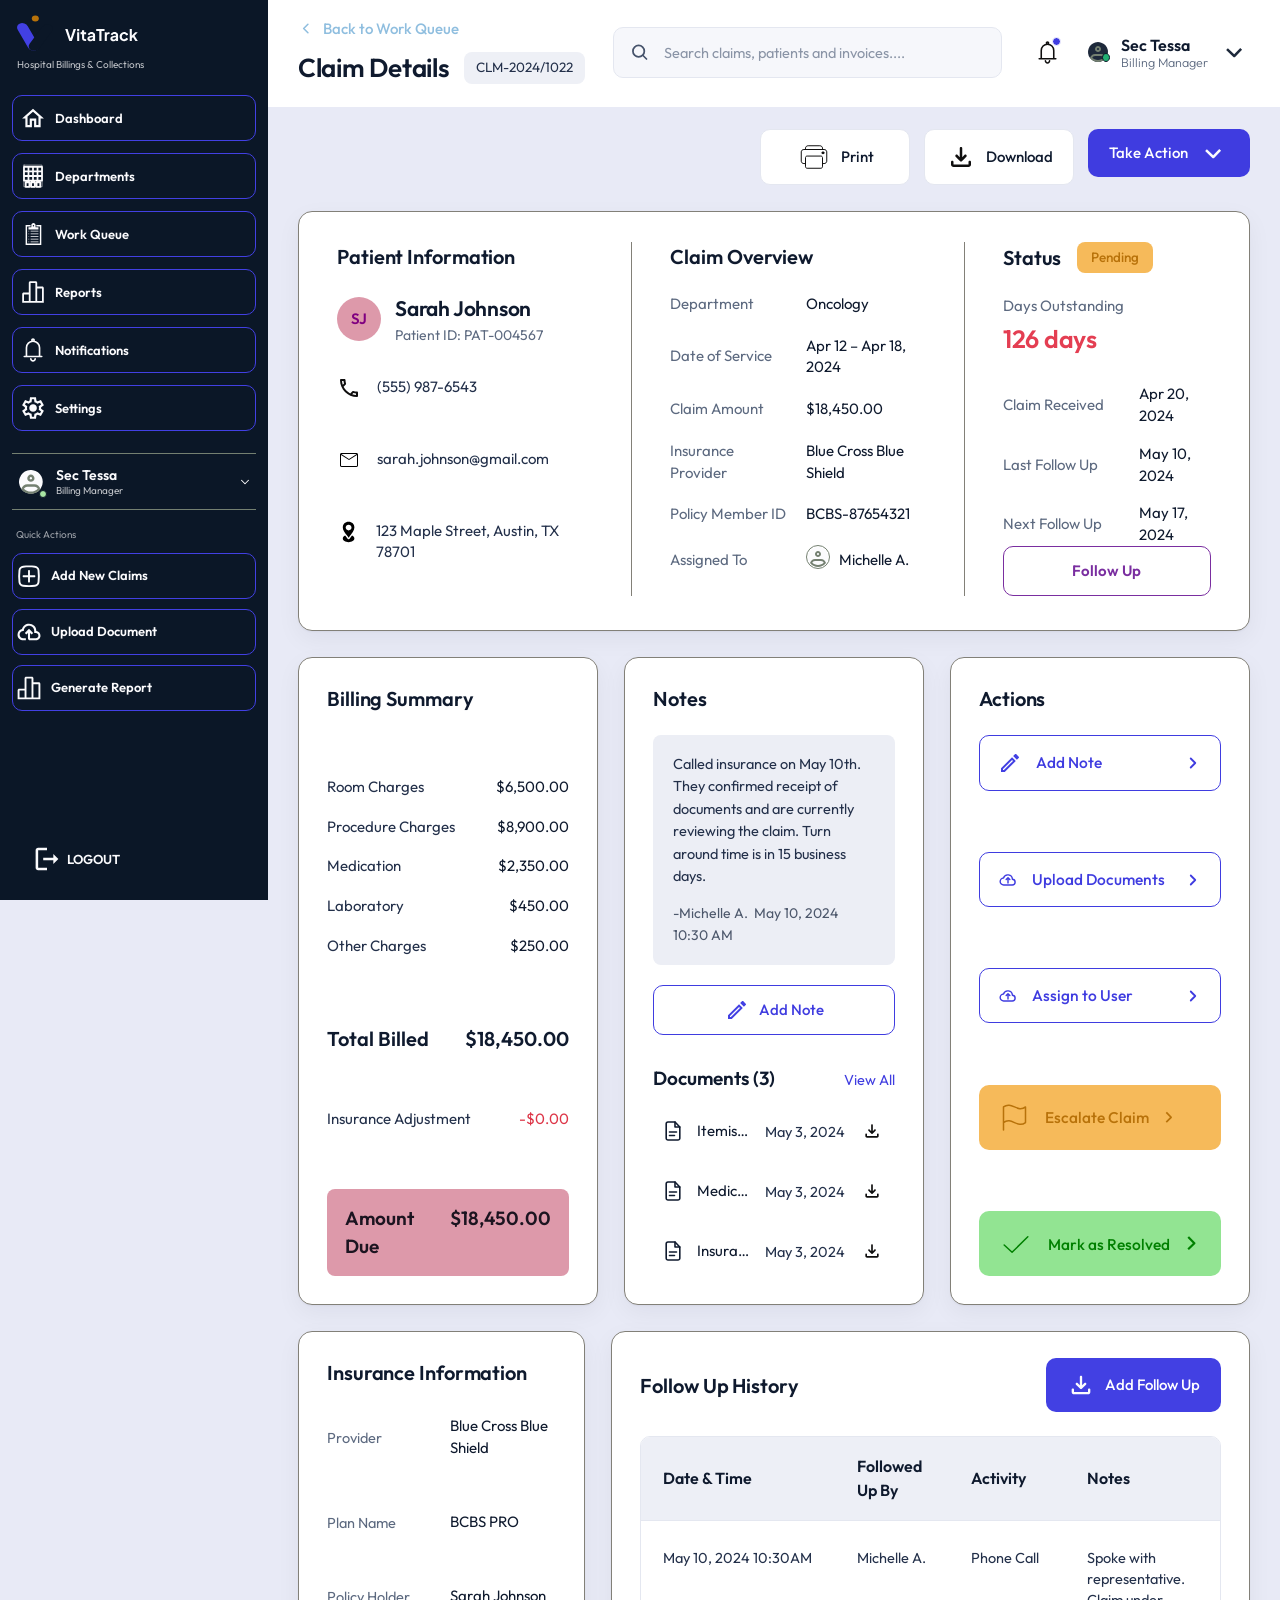
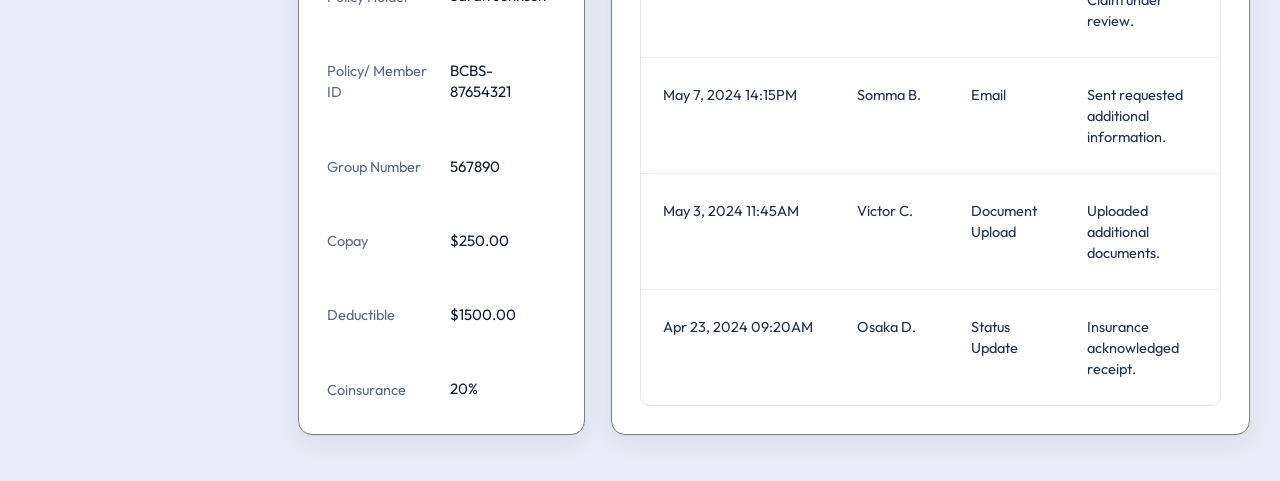
==== commit 788f4649: "Add files via upload" ====
--- a/claimdetails.html
+++ b/claimdetails.html
@@ -4,11 +4,13 @@
 <head>
   <meta charset="UTF-8" />
   <meta name="viewport" content="width=device-width, initial-scale=1" />
-  <title>Claim Details · CLM-2024/1022 · VitaTrack</title>
+  <title>VitaTrack — claim Details </title>
+ <link rel="icon" type="image/svg+xml" href="data:image/svg+xml,%3Csvg width='64' height='64' viewBox='0 0 64 64' xmlns='http://www.w3.org/2000/svg'%3E%3Crect width='64' height='64' rx='14' fill='%230B1727'/%3E%3Cg transform='translate(12,12)'%3E%3Crect width='17.15' height='49.96' rx='8.575' transform='matrix(0.938967 -0.344008 0.503642 0.863912 0 17.95)' fill='%234240E3'/%3E%3Crect width='16.97' height='50.7' rx='8.485' transform='matrix(0.905947 0.423391 -0.596738 0.802436 48.62 13.73)' fill='%230B1727'/%3E%3Cellipse cx='32.53' cy='7.22' rx='5.63' ry='4.82' fill='%23B8720A'/%3E%3C/g%3E%3C/svg%3E">
+<link rel="preconnect" href="https://fonts.googleapis.com">
   <link rel="preconnect" href="https://fonts.googleapis.com" />
   <link rel="preconnect" href="https://fonts.gstatic.com" crossorigin />
   <link href="https://fonts.googleapis.com/css2?family=Outfit:wght@300;400;500;600;700&display=swap" rel="stylesheet" />
-  <link rel="stylesheet" href="claimdetails.css?v=21" />
+  <link rel="stylesheet" href="claimdetails.css?v=20" />
 </head>
 
 <body>
@@ -16,235 +18,117 @@
   <div class="app">
 
     <!-- ================= SIDEBAR ================= -->
-    <input type="checkbox" id="navToggle" class="drawer-toggle" />
-    <label class="scrim" for="navToggle" aria-label="Close menu"></label>
-
     <aside class="sidebar">
-      <div class="sidebar__scroll">
-
-        <label class="drawer-close" for="navToggle" aria-label="Close menu">
+    <div class="brand">
+      <svg width="139" height="40" viewBox="0 0 139 40" fill="none" xmlns="http://www.w3.org/2000/svg" class="brand-svg">
+        <rect width="10.7194" height="31.2252" rx="5.3597" transform="matrix(0.938967 -0.344008 0.503642 0.863912 0 11.2188)" fill="#4240E3"/>
+        <rect width="10.608" height="31.6905" rx="5.30402" transform="matrix(0.905947 0.423391 -0.596738 0.802436 30.3896 8.57904)" fill="#0B1727"/>
+        <ellipse cx="20.3285" cy="4.51558" rx="3.51841" ry="3.01558" fill="#B8720A"/>
+        <path d="M54.336 27L50.176 15.08H52.544L55.808 24.952H55.344L58.608 15.08H60.976L56.832 27H54.336ZM62.1323 27V18.296H64.2283V27H62.1323ZM62.1323 17.32V15.08H64.2283V17.32H62.1323ZM70.1315 27.096C69.1502 27.096 68.3875 26.8293 67.8435 26.296C67.3102 25.752 67.0435 24.9893 67.0435 24.008V20.168H65.5395V18.296H65.6995C66.1262 18.296 66.4568 18.184 66.6915 17.96C66.9262 17.736 67.0435 17.4107 67.0435 16.984V16.312H69.1395V18.296H71.1395V20.168H69.1395V23.896C69.1395 24.184 69.1875 24.4293 69.2835 24.632C69.3902 24.8347 69.5502 24.9893 69.7635 25.096C69.9875 25.2027 70.2702 25.256 70.6115 25.256C70.6862 25.256 70.7715 25.2507 70.8675 25.24C70.9742 25.2293 71.0755 25.2187 71.1715 25.208V27C71.0222 27.0213 70.8515 27.0427 70.6595 27.064C70.4675 27.0853 70.2915 27.096 70.1315 27.096ZM75.3816 27.192C74.7736 27.192 74.2456 27.0907 73.7976 26.888C73.3496 26.6853 73.003 26.3973 72.7576 26.024C72.5123 25.64 72.3896 25.1973 72.3896 24.696C72.3896 24.216 72.4963 23.7893 72.7096 23.416C72.923 23.032 73.2536 22.712 73.7016 22.456C74.1496 22.2 74.715 22.0187 75.3976 21.912L78.2456 21.448V23.048L75.7976 23.464C75.3816 23.5387 75.0723 23.672 74.8696 23.864C74.667 24.056 74.5656 24.3067 74.5656 24.616C74.5656 24.9147 74.6776 25.1547 74.9016 25.336C75.1363 25.5067 75.4243 25.592 75.7656 25.592C76.203 25.592 76.587 25.5013 76.9176 25.32C77.259 25.128 77.5203 24.8667 77.7016 24.536C77.8936 24.2053 77.9896 23.8427 77.9896 23.448V21.208C77.9896 20.8347 77.8403 20.5253 77.5416 20.28C77.2536 20.024 76.8696 19.896 76.3896 19.896C75.9416 19.896 75.5416 20.0187 75.1896 20.264C74.8483 20.4987 74.5976 20.8133 74.4376 21.208L72.7256 20.376C72.8963 19.9173 73.163 19.5227 73.5256 19.192C73.899 18.8507 74.3363 18.584 74.8376 18.392C75.339 18.2 75.883 18.104 76.4696 18.104C77.1843 18.104 77.8136 18.2373 78.3576 18.504C78.9016 18.76 79.323 19.1227 79.6216 19.592C79.931 20.0507 80.0856 20.5893 80.0856 21.208V27H78.1016V25.512L78.5496 25.48C78.3256 25.8533 78.059 26.168 77.7496 26.424C77.4403 26.6693 77.0883 26.8613 76.6936 27C76.299 27.128 75.8616 27.192 75.3816 27.192ZM84.3109 27V17H81.2229V15.08H89.5429V17H86.5029V27H84.3109ZM89.7416 27V18.296H91.7096V20.232L91.5496 19.944C91.7523 19.2933 92.067 18.84 92.4936 18.584C92.931 18.328 93.4536 18.2 94.0616 18.2H94.5736V20.056H93.8216C93.2243 20.056 92.7443 20.2427 92.3816 20.616C92.019 20.9787 91.8376 21.4907 91.8376 22.152V27H89.7416ZM98.366 27.192C97.758 27.192 97.23 27.0907 96.782 26.888C96.334 26.6853 95.9873 26.3973 95.742 26.024C95.4967 25.64 95.374 25.1973 95.374 24.696C95.374 24.216 95.4807 23.7893 95.694 23.416C95.9073 23.032 96.238 22.712 96.686 22.456C97.134 22.2 97.6993 22.0187 98.382 21.912L101.23 21.448V23.048L98.782 23.464C98.366 23.5387 98.0567 23.672 97.854 23.864C97.6513 24.056 97.55 24.3067 97.55 24.616C97.55 24.9147 97.662 25.1547 97.886 25.336C98.1207 25.5067 98.4087 25.592 98.75 25.592C99.1873 25.592 99.5713 25.5013 99.902 25.32C100.243 25.128 100.505 24.8667 100.686 24.536C100.878 24.2053 100.974 23.8427 100.974 23.448V21.208C100.974 20.8347 100.825 20.5253 100.526 20.28C100.238 20.024 99.854 19.896 99.374 19.896C98.926 19.896 98.526 20.0187 98.174 20.264C97.8327 20.4987 97.582 20.8133 97.422 21.208L95.71 20.376C95.8807 19.9173 96.1473 19.5227 96.51 19.192C96.8833 18.8507 97.3207 18.584 97.822 18.392C98.3233 18.2 98.8673 18.104 99.454 18.104C100.169 18.104 100.798 18.2373 101.342 18.504C101.886 18.76 102.307 19.1227 102.606 19.592C102.915 20.0507 103.07 20.5893 103.07 21.208V27H101.086V25.512L101.534 25.48C101.31 25.8533 101.043 26.168 100.734 26.424C100.425 26.6693 100.073 26.8613 99.678 27C99.2833 27.128 98.846 27.192 98.366 27.192ZM109.199 27.192C108.335 27.192 107.557 26.9947 106.863 26.6C106.181 26.1947 105.642 25.6507 105.247 24.968C104.853 24.2747 104.655 23.496 104.655 22.632C104.655 21.768 104.853 20.9947 105.247 20.312C105.642 19.6293 106.181 19.0907 106.863 18.696C107.557 18.3013 108.335 18.104 109.199 18.104C109.818 18.104 110.394 18.216 110.927 18.44C111.461 18.6533 111.919 18.952 112.303 19.336C112.698 19.7093 112.981 20.1573 113.151 20.68L111.311 21.48C111.151 21.0427 110.879 20.6907 110.495 20.424C110.122 20.1573 109.69 20.024 109.199 20.024C108.741 20.024 108.33 20.136 107.967 20.36C107.615 20.584 107.338 20.8933 107.135 21.288C106.933 21.6827 106.831 22.136 106.831 22.648C106.831 23.16 106.933 23.6133 107.135 24.008C107.338 24.4027 107.615 24.712 107.967 24.936C108.33 25.16 108.741 25.272 109.199 25.272C109.701 25.272 110.138 25.1387 110.511 24.872C110.885 24.6053 111.151 24.248 111.311 23.8L113.151 24.632C112.981 25.1227 112.703 25.5653 112.319 25.96C111.935 26.344 111.477 26.648 110.943 26.872C110.41 27.0853 109.829 27.192 109.199 27.192ZM114.742 27V14.888H116.838V22.824L116.038 22.584L120.134 18.296H122.742L119.526 21.8L122.806 27H120.406L117.558 22.488L118.806 22.232L116.182 25.048L116.838 23.768V27H114.742Z" fill="#FBFBFD"/>
+      </svg>
+      <div class="brand-sub">Hospital Billings &amp; Collections</div>
+    </div>
+
+    <nav class="nav" id="mainNav">
+      <a class="nav-item" href="dashboard.html" data-nav="dashboard">
+        <svg class="nav-icon" viewBox="19 112 22 19" fill="none"><path d="M30 115.69L35 120.19V128H33V122H27V128H25V120.19L30 115.69ZM30 113L20 122H23V130H29V124H31V130H37V122H40" fill="#FBFBFD"/></svg>
+        <span>Dashboard</span>
+      </a>
+
+      <a class="nav-item" href="departments.html" data-nav="departments">
+        <svg class="nav-icon" viewBox="19.3 172.75 17.4 20.5" fill="none">
+          <path d="M20.2852 173.75H35.7152V192.25H20.2852V173.75Z" stroke="#FBFBFD" stroke-width="0.5" stroke-linecap="round" stroke-linejoin="round"/>
+          <path d="M24.1427 183H20.2852L20.2857 186.854H24.1427M24.1427 183V186.854M24.1427 183H28.0002M24.1427 183V179.146M24.1427 183H20.2857L20.2852 179.146H24.1427M24.1427 186.854H28.0002M28.0002 183V186.854M28.0002 183H31.8577M28.0002 183V179.146M28.0002 186.854H31.8577M31.8577 183V186.854M31.8577 183H35.7147M31.8577 183V179.146M31.8577 186.854H35.7147V183M35.7147 183V179.146M24.1427 179.146H28.0002M24.1427 179.146V175.292M24.1427 179.146H20.2857L20.2852 175.292H24.1427M28.0002 179.146H31.8577M28.0002 179.146V175.292M31.8577 179.146H35.7147M31.8577 179.146V175.292M35.7147 179.146V175.292H31.8577M24.1427 175.292H28.0002M28.0002 175.292H31.8577M21.8287 188.396H24.9142V192.25H21.8287V188.396ZM31.0862 188.396H34.1717V192.25H31.0862V188.396ZM26.4572 188.396H29.5432V192.25H26.4572V188.396Z" stroke="#FBFBFD" stroke-width="1.5" stroke-linecap="round" stroke-linejoin="round"/>
+        </svg>
+        <span>Departments</span>
+      </a>
+
+      <a class="nav-item " href="work queue.html" data-nav="workqueue">
+        <svg class="nav-icon" viewBox="20.5 231 18 26" fill="none"><path d="M30 232C28.6966 232 27.6929 233.087 27.6929 234.388C27.6929 235.64 27.6841 236.736 27.6841 236.736H25.3667C25.3231 236.736 25.2809 236.741 25.2393 236.748H24.5947V238.999H35.4053V236.748H34.7607C34.7191 236.741 34.6769 236.736 34.6333 236.736H32.3159C32.3159 236.736 32.3423 235.744 32.3423 234.395C32.3423 233.143 31.3034 232 30 232ZM21.5039 234.284V256H38.4961V234.284H33.1128V235.857H36.9404V254.424H23.061V235.857H26.8872V234.284H21.5039ZM30 234.313C30.427 234.313 30.772 234.657 30.772 235.082C30.772 235.508 30.427 235.853 30 235.853C29.573 235.853 29.228 235.508 29.228 235.082C29.228 234.657 29.573 234.313 30 234.313ZM24.5947 240.525V241.296H25.3667V240.525H24.5947ZM26.9121 240.54V241.311H35.4053V240.54H26.9121ZM24.5947 243.432V244.202H25.3667V243.432H24.5947ZM26.9121 243.446V244.218H35.4053V243.446H26.9121ZM24.5947 246.338V247.108H25.3667V246.338H24.5947ZM26.9121 246.354V247.124H35.4053V246.354H26.9121ZM24.5947 249.246V250.016H25.3667V249.246H24.5947ZM26.9121 249.262V250.032H35.4053V249.262H26.9121ZM24.5947 252.152V252.922H25.3667V252.152H24.5947ZM26.9121 252.168V252.938H35.4053V252.168H26.9121Z" fill="#FBFBFD"/></svg>
+        <span>Work Queue</span>
+      </a>
+
+      <a class="nav-item" href="reports.html" data-nav="reports">
+        <svg class="nav-icon" viewBox="20 295 20 20" fill="none"><path d="M37.75 300.5H33.5V297.25C33.5 296.56 32.94 296 32.25 296H27.75C27.06 296 26.5 296.56 26.5 297.25V305.5H22.25C21.56 305.5 21 306.06 21 306.75V314H39V301.75C39 301.06 38.44 300.5 37.75 300.5ZM26.5 312.5H22.5V307H26.5V312.5ZM32 312.5H28V297.5H32V312.5ZM37.5 312.5H33.5V302H37.5V312.5Z" fill="#FBFBFD"/></svg>
+        <span>Reports</span>
+      </a>
+
+      <a class="nav-item" href="#" data-nav="notifications">
+        <svg class="nav-icon" viewBox="22 361 18 22" fill="none"><path d="M31 364C29.4087 364 27.8826 364.632 26.7574 365.757C25.6321 366.883 25 368.409 25 370V378M31 364C32.5913 364 34.1174 364.632 35.2426 365.757C36.3679 366.883 37 368.409 37 370V378M31 364C31.2652 364 31.5196 363.895 31.7071 363.707C31.8946 363.52 32 363.265 32 363C32 362.735 31.8946 362.48 31.7071 362.293C31.5196 362.105 31.2652 362 31 362C30.7348 362 30.4804 362.105 30.2929 362.293C30.1054 362.48 30 362.735 30 363C30 363.265 30.1054 363.52 30.2929 363.707C30.4804 363.895 30.7348 364 31 364ZM39 378H23M33 380C33 380.53 32.7893 381.039 32.4142 381.414C32.0391 381.789 31.5304 382 31 382C30.4696 382 29.9609 381.789 29.5858 381.414C29.2107 381.039 29 380.53 29 380" stroke="#FBFBFD" stroke-width="1.5" stroke-linecap="round" stroke-linejoin="round"/></svg>
+        <span>Notifications</span>
+      </a>
+
+      <a class="nav-item" href="settings.html" data-nav="settings.html">
+        <svg class="nav-icon" viewBox="19.95 422 22.1 22" fill="none"><path d="M28.2502 443L27.8502 439.8C27.6335 439.717 27.4295 439.617 27.2382 439.5C27.0469 439.383 26.8592 439.258 26.6752 439.125L23.7002 440.375L20.9502 435.625L23.5252 433.675C23.5085 433.558 23.5002 433.446 23.5002 433.338V432.663C23.5002 432.554 23.5085 432.442 23.5252 432.325L20.9502 430.375L23.7002 425.625L26.6752 426.875C26.8585 426.742 27.0502 426.617 27.2502 426.5C27.4502 426.383 27.6502 426.283 27.8502 426.2L28.2502 423H33.7502L34.1502 426.2C34.3669 426.283 34.5712 426.383 34.7632 426.5C34.9552 426.617 35.1425 426.742 35.3252 426.875L38.3002 425.625L41.0502 430.375L38.4752 432.325C38.4919 432.442 38.5002 432.554 38.5002 432.663V433.337C38.5002 433.446 38.4835 433.558 38.4502 433.675L41.0252 435.625L38.2752 440.375L35.3252 439.125C35.1419 439.258 34.9502 439.383 34.7502 439.5C34.5502 439.617 34.3502 439.717 34.1502 439.8L33.7502 443H28.2502ZM30.0002 441H31.9752L32.3252 438.35C32.8419 438.217 33.3212 438.021 33.7632 437.763C34.2052 437.505 34.6092 437.192 34.9752 436.825L37.4502 437.85L38.4252 436.15L36.2752 434.525C36.3585 434.292 36.4169 434.046 36.4502 433.788C36.4835 433.53 36.5002 433.267 36.5002 433C36.5002 432.733 36.4835 432.47 36.4502 432.213C36.4169 431.956 36.3585 431.71 36.2752 431.475L38.4252 429.85L37.4502 428.15L34.9752 429.2C34.6085 428.817 34.2045 428.496 33.7632 428.238C33.3219 427.98 32.8425 427.784 32.3252 427.65L32.0002 425H30.0252L29.6752 427.65C29.1585 427.783 28.6795 427.979 28.2382 428.238C27.7969 428.497 27.3925 428.809 27.0252 429.175L24.5502 428.15L23.5752 429.85L25.7252 431.45C25.6419 431.7 25.5835 431.95 25.5502 432.2C25.5169 432.45 25.5002 432.717 25.5002 433C25.5002 433.267 25.5169 433.525 25.5502 433.775C25.5835 434.025 25.6419 434.275 25.7252 434.525L23.5752 436.15L24.5502 437.85L27.0252 436.8C27.3919 437.183 27.7962 437.504 28.2382 437.763C28.6802 438.022 29.1592 438.217 29.6752 438.35L30.0002 441ZM31.0502 436.5C32.0169 436.5 32.8419 436.158 33.5252 435.475C34.2085 434.792 34.5502 433.967 34.5502 433C34.5502 432.033 34.2085 431.208 33.5252 430.525C32.8419 429.842 32.0169 429.5 31.0502 429.5C30.0669 429.5 29.2375 429.842 28.5622 430.525C27.8869 431.208 27.5495 432.033 27.5502 433C27.5509 433.967 27.8885 434.792 28.5632 435.475C29.2379 436.158 30.0669 436.5 31.0502 436.5Z" fill="#FBFBFD"/></svg>
+        <span>Settings</span>
+      </a>
+    </nav>
+
+    <div class="user-card">
+      <div class="user-avatar">
+        <svg width="24" height="24" viewBox="0 0 24 24" fill="none" xmlns="http://www.w3.org/2000/svg">
+<path opacity="0.16" d="M15.4999 15.4975H8.24994C7.2091 15.4972 6.19597 15.8329 5.36126 16.4547C4.52656 17.0765 3.91487 17.9511 3.61719 18.9485C4.63704 20.1412 5.90345 21.0985 7.32909 21.7543C8.75473 22.4102 10.3057 22.749 11.8749 22.7475C13.4442 22.749 14.9951 22.4102 16.4208 21.7543C17.8464 21.0985 19.1128 20.1412 20.1327 18.9485C19.835 17.9511 19.2233 17.0765 18.3886 16.4547C17.5539 15.8329 16.5408 15.4972 15.4999 15.4975Z" fill="black"/>
+<path d="M22.75 11.8725C22.7534 14.0315 22.1113 16.1422 20.9061 17.9335C19.9121 19.4161 18.5681 20.631 16.993 21.4706C15.4178 22.3103 13.66 22.7488 11.875 22.7475C10.09 22.7488 8.33221 22.3103 6.75704 21.4706C5.18186 20.631 3.83787 19.4161 2.84392 17.9335C1.89747 16.5226 1.29472 14.9097 1.08399 13.2239C0.873257 11.5382 1.06041 9.82647 1.63045 8.22607C2.20048 6.62567 3.13754 5.18108 4.3665 4.00811C5.59546 2.83513 7.08214 1.9664 8.70736 1.47155C10.3326 0.976708 12.0511 0.86951 13.7253 1.15856C15.3994 1.4476 16.9825 2.12485 18.3477 3.13601C19.7129 4.14717 20.8222 5.46411 21.5867 6.98127C22.3512 8.49843 22.7496 10.1736 22.75 11.8725Z" fill="#FBFBFD" stroke="#FBFBFD" stroke-width="2"/>
+<path d="M13.0837 8.24748C13.0837 8.56795 12.9563 8.8753 12.7297 9.1019C12.5031 9.32851 12.1958 9.45582 11.8753 9.45582V11.8725C12.8367 11.8725 13.7588 11.4906 14.4386 10.8107C15.1184 10.1309 15.5003 9.20889 15.5003 8.24748H13.0837ZM11.8753 9.45582C11.5548 9.45582 11.2475 9.32851 11.0209 9.1019C10.7943 8.8753 10.667 8.56795 10.667 8.24748H8.25032C8.25032 9.20889 8.63224 10.1309 9.31206 10.8107C9.99187 11.4906 10.9139 11.8725 11.8753 11.8725V9.45582ZM10.667 8.24748C10.667 7.92701 10.7943 7.61967 11.0209 7.39306C11.2475 7.16646 11.5548 7.03915 11.8753 7.03915V4.62248C10.9139 4.62248 9.99187 5.0044 9.31206 5.68422C8.63224 6.36404 8.25032 7.28607 8.25032 8.24748H10.667ZM11.8753 7.03915C12.1958 7.03915 12.5031 7.16646 12.7297 7.39306C12.9563 7.61967 13.0837 7.92701 13.0837 8.24748H15.5003C15.5003 7.28607 15.1184 6.36404 14.4386 5.68422C13.7588 5.0044 12.8367 4.62248 11.8753 4.62248V7.03915ZM3.61757 18.9485L2.45878 18.6041L2.27148 19.2361L2.70044 19.7351L3.61757 18.9485ZM20.1331 18.9485L21.0514 19.7351L21.4792 19.2361L21.2919 18.6041L20.1331 18.9485ZM8.25032 16.7058H15.5003V14.2891H8.25032V16.7058ZM8.25032 14.2891C6.94901 14.2887 5.68235 14.7085 4.63882 15.486C3.5953 16.2635 2.83069 17.3571 2.45878 18.6041L4.77515 19.2929C4.99866 18.545 5.45761 17.8892 6.08374 17.4231C6.70987 16.957 7.46974 16.7054 8.25032 16.7058V14.2891ZM11.8753 21.5391C10.4803 21.5407 9.10152 21.2396 7.83418 20.6565C6.56684 20.0734 5.44112 19.2223 4.53469 18.1619L2.70044 19.7351C3.83372 21.0601 5.24082 22.1235 6.82476 22.8522C8.40871 23.5808 10.1318 23.9574 11.8753 23.9558V21.5391ZM15.5003 16.7058C17.14 16.7058 18.5284 17.7957 18.9755 19.2941L21.2919 18.6041C20.92 17.3573 20.1544 16.2638 19.1111 15.4863C18.0678 14.7089 16.8014 14.289 15.5003 14.2891V16.7058ZM19.2159 18.1619C18.3095 19.2223 17.1838 20.0734 15.9165 20.6565C14.6491 21.2396 13.2704 21.5407 11.8753 21.5391V23.9558C13.6188 23.9574 15.3419 23.5808 16.9259 22.8522C18.5098 22.1235 19.9181 21.0601 21.0514 19.7351L19.2159 18.1619Z" fill="#748071"/>
+</svg>
+        <span class="status-dot"></span>
+      </div>
+      <div class="user-meta">
+        <div class="user-name">Sec Tessa</div>
+        <div class="user-role">Billing Manager</div>
+      </div>
+      <svg class="user-caret" viewBox="0 0 24 24" fill="none"><path d="m9 6 6 6-6 6" stroke="currentColor" stroke-width="1.8" stroke-linecap="round" stroke-linejoin="round"/></svg>
+    </div>
+
+    <div class="quick-actions">
+      <div class="quick-actions__label">Quick Actions</div>
+
+     <a href="claimdetails.html" class="quick-btn">
+        <svg viewBox="19.8 625.4 18.4 18.8" fill="none">
+          <path d="M24.0068 635C24.0068 634.801 24.0859 634.61 24.2265 634.47C24.3672 634.329 24.5579 634.25 24.7568 634.25H28.2498V630.757C28.2498 630.558 28.3289 630.367 28.4695 630.227C28.6102 630.086 28.8009 630.007 28.9998 630.007C29.1987 630.007 29.3895 630.086 29.5302 630.227C29.6708 630.367 29.7498 630.558 29.7498 630.757V634.25H33.2428C33.4417 634.25 33.6325 634.329 33.7732 634.47C33.9138 634.61 33.9928 634.801 33.9928 635C33.9928 635.199 33.9138 635.39 33.7732 635.53C33.6325 635.671 33.4417 635.75 33.2428 635.75H29.7498V639.243C29.7498 639.442 29.6708 639.633 29.5302 639.773C29.3895 639.914 29.1987 639.993 28.9998 639.993C28.8009 639.993 28.6102 639.914 28.4695 639.773C28.3289 639.633 28.2498 639.442 28.2498 639.243V635.75H24.7568C24.5579 635.75 24.3672 635.671 24.2265 635.53C24.0859 635.39 24.0068 635.199 24.0068 635Z" fill="#FBFBFD"/>
+          <path fill-rule="evenodd" clip-rule="evenodd" d="M24.3172 626.769C27.4296 626.424 30.5707 626.424 33.6832 626.769C35.5102 626.973 36.9852 628.412 37.1992 630.249C37.5692 633.406 37.5692 636.595 37.1992 639.752C36.9842 641.589 35.5092 643.027 33.6832 643.232C30.5707 643.577 27.4296 643.577 24.3172 643.232C22.4902 643.027 21.0152 641.589 20.8012 639.752C20.4328 636.595 20.4328 633.406 20.8012 630.249C21.0152 628.412 22.4912 626.973 24.3172 626.769ZM33.5172 628.259C30.515 627.926 27.4853 627.926 24.4832 628.259C23.9274 628.321 23.4087 628.568 23.0107 628.961C22.6128 629.354 22.359 629.869 22.2902 630.424C21.9345 633.465 21.9345 636.537 22.2902 639.578C22.3592 640.133 22.6131 640.648 23.011 641.041C23.4089 641.433 23.9276 641.68 24.4832 641.742C27.4602 642.074 30.5402 642.074 33.5172 641.742C34.0726 641.68 34.591 641.433 34.9887 641.04C35.3864 640.648 35.6402 640.133 35.7092 639.578C36.0648 636.537 36.0648 633.465 35.7092 630.424C35.64 629.87 35.3861 629.355 34.9884 628.962C34.5907 628.57 34.0724 628.323 33.5172 628.261" fill="#FBFBFD"/>
+        </svg>
+        <span>Add New Claims</span>
+     </a>
+
+      <button class="quick-btn" id="btnUpload">
+        <svg viewBox="16.5 687.5 23 17" fill="none"><path d="M22.5 704C20.9833 704 19.6877 703.475 18.613 702.425C17.5383 701.375 17.0007 700.092 17 698.575C17 697.275 17.3917 696.117 18.175 695.1C18.9583 694.083 19.9833 693.433 21.25 693.15C21.6667 691.617 22.5 690.375 23.75 689.425C25 688.475 26.4167 688 28 688C29.95 688 31.6043 688.679 32.963 690.038C34.3217 691.397 35.0007 693.051 35 695C36.15 695.133 37.1043 695.629 37.863 696.488C38.6217 697.347 39.0007 698.351 39 699.5C39 700.75 38.5627 701.813 37.688 702.688C36.8133 703.563 35.7507 704.001 34.5 704H29C28.45 704 27.9793 703.804 27.588 703.413C27.1967 703.022 27.0007 702.551 27 702V696.85L25.4 698.4L24 697L28 693L32 697L30.6 698.4L29 696.85V702H34.5C35.2 702 35.7917 701.758 36.275 701.275C36.7583 700.792 37 700.2 37 699.5C37 698.8 36.7583 698.208 36.275 697.725C35.7917 697.242 35.2 697 34.5 697H33V695C33 693.617 32.5123 692.437 31.537 691.462C30.5617 690.487 29.3827 689.999 28 690C26.6173 690.001 25.4383 690.488 24.463 691.463C23.4877 692.438 23 693.617 23 695H22.5C21.5333 695 20.7083 695.342 20.025 696.025C19.3417 696.708 19 697.533 19 698.5C19 699.467 19.3417 700.292 20.025 700.975C20.7083 701.658 21.5333 702 22.5 702H25V704H22.5Z" fill="#FBFBFD"/></svg>
+        <span>Upload Document</span>
+      </button>
+
+      <button class="quick-btn" id="btnGenerate">
+        <svg viewBox="15.5 747.5 19 19" fill="none"><path d="M32.75 752.5H28.5V749.25C28.5 748.56 27.94 748 27.25 748H22.75C22.06 748 21.5 748.56 21.5 749.25V757.5H17.25C16.56 757.5 16 758.06 16 758.75V766H34V753.75C34 753.06 33.44 752.5 32.75 752.5ZM21.5 764.5H17.5V759H21.5V764.5ZM27 764.5H23V749.5H27V764.5ZM32.5 764.5H28.5V754H32.5V764.5Z" fill="#FBFBFD"/></svg>
+        <span>Generate Report</span>
+      </button>
+    </div>
+ 
+      <a href="login.html">
+    <button class="logout-btn" id="btnLogout">
+      <svg viewBox="34.5 815.5 19 19" fill="none"><path d="M37 818H44V816H37C35.9 816 35 816.9 35 818V832C35 833.1 35.9 834 37 834H44V832H37V818ZM53 825L49 821V824H41V826H49V829L53 825Z" fill="#FBFBFD"/></svg>
+      <span>LOGOUT</span>
+    </button>
+     </a>
+  </aside>
+
+    <!-- ================= MAIN ================= -->
+    <div class="main">
+
+      <header class="topbar">
+        <label class="burger" for="navToggle" aria-label="Toggle menu">
           <svg viewBox="0 0 24 24" fill="none" stroke="currentColor" stroke-width="2" stroke-linecap="round">
-            <path d="M6 6l12 12M18 6L6 18" />
+            <path d="M4 7h16M4 12h16M4 17h16" />
           </svg>
         </label>
 
-        <div class="brand">
-          <span class="brand__mark" aria-hidden="true">
-            <svg width="40" height="37" viewBox="0 0 40 37" fill="none" xmlns="http://www.w3.org/2000/svg">
-              <rect width="10.7194" height="31.2252" rx="5.3597"
-                transform="matrix(0.938967 -0.344008 0.503642 0.863912 0 9.71875)" fill="#4240E3" />
-              <rect width="10.608" height="31.6905" rx="5.30402"
-                transform="matrix(0.905947 0.423391 -0.596738 0.802436 30.3896 7.07904)" fill="#0B1727" />
-              <rect width="10.608" height="31.6905" rx="5.30402"
-                transform="matrix(0.905947 0.423391 -0.596738 0.802436 30.3896 7.07904)" fill="#0B1727" />
-              <ellipse cx="20.329" cy="3.01558" rx="3.51841" ry="3.01558" fill="#B8720A" />
-            </svg>
-
-          </span>
-          <div class="brand__text">
-            <h1 class="brand__name">VitaTrack</h1>
-          </div>
-        </div>
-        <p class="brand__tagline">Hospital Billings &amp; Collections</p>
-
-        <nav class="nav" aria-label="Main">
-          <a class="nav__item" href="dashboard.html">
-            <svg width="24" height="24" viewBox="0 0 24 24" fill="none" xmlns="http://www.w3.org/2000/svg">
-              <path d="M12 5.69L17 10.19V18H15V12H9V18H7V10.19L12 5.69ZM12 3L2 12H5V20H11V14H13V20H19V12H22"
-                fill="#FBFBFD" />
-            </svg>
-
-            <span>Dashboard</span>
-          </a>
-
-          <a class="nav__item" href="departments.html">
-            <svg width="24" height="24" viewBox="0 0 24 24" fill="none" xmlns="http://www.w3.org/2000/svg">
-              <path d="M4.28516 2.75H19.7152V21.25H4.28516V2.75Z" stroke="#FBFBFD" stroke-width="0.5"
-                stroke-linecap="round" stroke-linejoin="round" />
-              <path
-                d="M8.14266 12H4.28516L4.28566 15.854H8.14266M8.14266 12V15.854M8.14266 12H12.0002M8.14266 12V8.146M8.14266 12H4.28566L4.28516 8.146H8.14266M8.14266 15.854H12.0002M12.0002 12V15.854M12.0002 12H15.8577M12.0002 12V8.146M12.0002 15.854H15.8577M15.8577 12V15.854M15.8577 12H19.7147M15.8577 12V8.146M15.8577 15.854H19.7147V12M19.7147 12V8.146M8.14266 8.146H12.0002M8.14266 8.146V4.2915M8.14266 8.146H4.28566L4.28516 4.2915H8.14266M12.0002 8.146H15.8577M12.0002 8.146V4.2915M15.8577 8.146H19.7147M15.8577 8.146V4.2915M19.7147 8.146V4.2915H15.8577M8.14266 4.2915H12.0002M12.0002 4.2915H15.8577M5.82866 17.396H8.91416V21.25H5.82866V17.396ZM15.0862 17.396H18.1717V21.25H15.0862V17.396ZM10.4572 17.396H13.5432V21.25H10.4572V17.396Z"
-                stroke="#FBFBFD" stroke-width="1.5" stroke-linecap="round" stroke-linejoin="round" />
-            </svg>
-
-            <span>Departments</span>
-          </a>
-
-          <a class="nav__item nav__item--active" href="workqueue.html" aria-current="page">
-            <svg width="24" height="24" viewBox="0 0 24 24" fill="none" xmlns="http://www.w3.org/2000/svg">
-              <path
-                d="M12 0C10.6966 0 9.69289 1.08744 9.69289 2.3877C9.69289 3.64008 9.68411 4.73584 9.68411 4.73584H7.36671C7.32309 4.73584 7.28089 4.74066 7.23927 4.74756H6.59473V6.99902H17.4053V4.74756H16.7607C16.7191 4.74066 16.6769 4.73584 16.6333 4.73584H14.3159C14.3159 4.73584 14.3423 3.74392 14.3423 2.39502C14.3423 1.14262 13.3034 0 12 0ZM3.50391 2.2837V24H20.4961V2.2837H15.1128V3.85694H18.9404V22.4238H5.06105V3.85694H8.88721V2.2837H3.50391ZM12 2.31298C12.427 2.31298 12.772 2.65658 12.772 3.08202C12.772 3.50824 12.427 3.85252 12 3.85252C11.573 3.85252 11.228 3.50822 11.228 3.08202C11.228 2.6566 11.573 2.31298 12 2.31298ZM6.59473 8.5254V9.2959H7.36671V8.5254H6.59473ZM8.91211 8.54004V9.31054H17.4053V8.54004H8.91211ZM6.59473 11.4316V12.2021H7.36671V11.4316H6.59473ZM8.91211 11.4463V12.2183H17.4053V11.4463H8.91211ZM6.59473 14.3379V15.1084H7.36671V14.3379H6.59473ZM8.91211 14.354V15.1245H17.4053V14.354H8.91211ZM6.59473 17.2456V18.0161H7.36671V17.2456H6.59473ZM8.91211 17.2617V18.0322H17.4053V17.2617H8.91211ZM6.59473 20.1519V20.9224H7.36671V20.1519H6.59473ZM8.91211 20.168V20.9385H17.4053V20.168H8.91211Z"
-                fill="#FBFBFD" />
-            </svg>
-
-            <span>Work Queue</span>
-          </a>
-
-          <a class="nav__item" href="reports.html">
-            <svg width="24" height="24" viewBox="0 0 24 24" fill="none" xmlns="http://www.w3.org/2000/svg">
-              <path
-                d="M19.75 7.5H15.5V4.25C15.5 3.56 14.94 3 14.25 3H9.75C9.06 3 8.5 3.56 8.5 4.25V12.5H4.25C3.56 12.5 3 13.06 3 13.75V21H21V8.75C21 8.06 20.44 7.5 19.75 7.5ZM8.5 19.5H4.5V14H8.5V19.5ZM14 19.5H10V4.5H14V19.5ZM19.5 19.5H15.5V9H19.5V19.5Z"
-                fill="#FBFBFD" />
-            </svg>
-
-            <span>Reports</span>
-          </a>
-
-          <a class="nav__item" href="#">
-            <svg width="24" height="24" viewBox="0 0 24 24" fill="none" xmlns="http://www.w3.org/2000/svg">
-              <path
-                d="M12 4C10.4087 4 8.88258 4.63214 7.75736 5.75736C6.63214 6.88258 6 8.4087 6 10V18M12 4C13.5913 4 15.1174 4.63214 16.2426 5.75736C17.3679 6.88258 18 8.4087 18 10V18M12 4C12.2652 4 12.5196 3.89464 12.7071 3.70711C12.8946 3.51957 13 3.26522 13 3C13 2.73478 12.8946 2.48043 12.7071 2.29289C12.5196 2.10536 12.2652 2 12 2C11.7348 2 11.4804 2.10536 11.2929 2.29289C11.1054 2.48043 11 2.73478 11 3C11 3.26522 11.1054 3.51957 11.2929 3.70711C11.4804 3.89464 11.7348 4 12 4ZM20 18H4M14 20C14 20.5304 13.7893 21.0391 13.4142 21.4142C13.0391 21.7893 12.5304 22 12 22C11.4696 22 10.9609 21.7893 10.5858 21.4142C10.2107 21.0391 10 20.5304 10 20"
-                stroke="#FBFBFD" stroke-width="1.5" stroke-linecap="round" stroke-linejoin="round" />
-            </svg>
-
-            <span>Notifications</span>
-          </a>
-
-          <a class="nav__item" href="#">
-            <svg width="24" height="24" viewBox="0 0 24 24" fill="none" xmlns="http://www.w3.org/2000/svg">
-              <path
-                d="M9.2502 22L8.8502 18.8C8.63353 18.7167 8.42953 18.6167 8.2382 18.5C8.04686 18.3833 7.8592 18.2583 7.6752 18.125L4.7002 19.375L1.9502 14.625L4.5252 12.675C4.50853 12.5583 4.5002 12.446 4.5002 12.338V11.663C4.5002 11.5543 4.50853 11.4417 4.5252 11.325L1.9502 9.375L4.7002 4.625L7.6752 5.875C7.85853 5.74167 8.0502 5.61667 8.2502 5.5C8.4502 5.38333 8.6502 5.28333 8.8502 5.2L9.2502 2H14.7502L15.1502 5.2C15.3669 5.28333 15.5712 5.38333 15.7632 5.5C15.9552 5.61667 16.1425 5.74167 16.3252 5.875L19.3002 4.625L22.0502 9.375L19.4752 11.325C19.4919 11.4417 19.5002 11.5543 19.5002 11.663V12.337C19.5002 12.4457 19.4835 12.5583 19.4502 12.675L22.0252 14.625L19.2752 19.375L16.3252 18.125C16.1419 18.2583 15.9502 18.3833 15.7502 18.5C15.5502 18.6167 15.3502 18.7167 15.1502 18.8L14.7502 22H9.2502ZM11.0002 20H12.9752L13.3252 17.35C13.8419 17.2167 14.3212 17.021 14.7632 16.763C15.2052 16.505 15.6092 16.1923 15.9752 15.825L18.4502 16.85L19.4252 15.15L17.2752 13.525C17.3585 13.2917 17.4169 13.046 17.4502 12.788C17.4835 12.53 17.5002 12.2673 17.5002 12C17.5002 11.7327 17.4835 11.4703 17.4502 11.213C17.4169 10.9557 17.3585 10.7097 17.2752 10.475L19.4252 8.85L18.4502 7.15L15.9752 8.2C15.6085 7.81667 15.2045 7.496 14.7632 7.238C14.3219 6.98 13.8425 6.784 13.3252 6.65L13.0002 4H11.0252L10.6752 6.65C10.1585 6.78333 9.67953 6.97933 9.2382 7.238C8.79686 7.49667 8.39253 7.809 8.0252 8.175L5.5502 7.15L4.5752 8.85L6.72519 10.45C6.64186 10.7 6.58353 10.95 6.5502 11.2C6.51686 11.45 6.5002 11.7167 6.5002 12C6.5002 12.2667 6.51686 12.525 6.5502 12.775C6.58353 13.025 6.64186 13.275 6.72519 13.525L4.5752 15.15L5.5502 16.85L8.0252 15.8C8.39186 16.1833 8.7962 16.5043 9.2382 16.763C9.6802 17.0217 10.1592 17.2173 10.6752 17.35L11.0002 20ZM12.0502 15.5C13.0169 15.5 13.8419 15.1583 14.5252 14.475C15.2085 13.7917 15.5502 12.9667 15.5502 12C15.5502 11.0333 15.2085 10.2083 14.5252 9.525C13.8419 8.84167 13.0169 8.5 12.0502 8.5C11.0669 8.5 10.2375 8.84167 9.5622 9.525C8.88686 10.2083 8.54953 11.0333 8.5502 12C8.55086 12.9667 8.88853 13.7917 9.5632 14.475C10.2379 15.1583 11.0669 15.5 12.0502 15.5Z"
-                fill="#FBFBFD" />
-            </svg>
-
-            <span>Settings</span>
-          </a>
-        </nav>
-
-        <hr class="rule" />
-
-        <button class="side-user" type="button">
-          <svg width="24" height="24" viewBox="0 0 24 24" fill="none" xmlns="http://www.w3.org/2000/svg">
-            <path opacity="0.16"
-              d="M15 15H9.00002C8.13863 14.9998 7.30018 15.2776 6.60939 15.7922C5.9186 16.3068 5.41237 17.0306 5.16602 17.856C6.01003 18.8431 7.0581 19.6353 8.23794 20.1781C9.41778 20.7209 10.7013 21.0013 12 21C13.2987 21.0013 14.5823 20.7209 15.7621 20.1781C16.9419 19.6353 17.99 18.8431 18.834 17.856C18.5877 17.0306 18.0814 16.3068 17.3906 15.7922C16.6999 15.2776 15.8614 14.9998 15 15Z"
-              fill="black" />
-            <path
-              d="M21 12C21.0028 13.7868 20.4714 15.5336 19.474 17.016C18.6514 18.243 17.5391 19.2484 16.2356 19.9433C14.932 20.6382 13.4772 21.0011 12 21C10.5228 21.0011 9.06804 20.6382 7.76444 19.9433C6.46085 19.2484 5.34858 18.243 4.526 17.016C3.74273 15.8484 3.2439 14.5136 3.06951 13.1184C2.89511 11.7233 3.05 10.3068 3.52175 8.98229C3.9935 7.65782 4.769 6.4623 5.78607 5.49156C6.80314 4.52082 8.0335 3.80187 9.37851 3.39234C10.7235 2.98281 12.1458 2.8941 13.5312 3.13331C14.9167 3.37252 16.2269 3.933 17.3567 4.76982C18.4865 5.60664 19.4046 6.69653 20.0373 7.95211C20.67 9.20768 20.9997 10.594 21 12Z"
-              fill="#FBFBFD" stroke="#FBFBFD" stroke-width="2" />
-            <path
-              d="M12.9998 9C12.9998 9.26522 12.8944 9.51957 12.7069 9.70711C12.5193 9.89464 12.265 10 11.9998 10V12C12.7954 12 13.5585 11.6839 14.1211 11.1213C14.6837 10.5587 14.9998 9.79565 14.9998 9H12.9998ZM11.9998 10C11.7345 10 11.4802 9.89464 11.2927 9.70711C11.1051 9.51957 10.9998 9.26522 10.9998 9H8.99976C8.99976 9.79565 9.31583 10.5587 9.87844 11.1213C10.441 11.6839 11.2041 12 11.9998 12V10ZM10.9998 9C10.9998 8.73478 11.1051 8.48043 11.2927 8.29289C11.4802 8.10536 11.7345 8 11.9998 8V6C11.2041 6 10.441 6.31607 9.87844 6.87868C9.31583 7.44129 8.99976 8.20435 8.99976 9H10.9998ZM11.9998 8C12.265 8 12.5193 8.10536 12.7069 8.29289C12.8944 8.48043 12.9998 8.73478 12.9998 9H14.9998C14.9998 8.20435 14.6837 7.44129 14.1211 6.87868C13.5585 6.31607 12.7954 6 11.9998 6V8ZM5.16576 17.856L4.20676 17.571L4.05176 18.094L4.40676 18.507L5.16576 17.856ZM18.8338 17.856L19.5938 18.507L19.9478 18.094L19.7928 17.571L18.8338 17.856ZM8.99976 16H14.9998V14H8.99976V16ZM8.99976 14C7.92281 13.9997 6.87454 14.3471 6.01093 14.9905C5.14733 15.6339 4.51455 16.539 4.20676 17.571L6.12376 18.141C6.30873 17.5221 6.68855 16.9793 7.20673 16.5936C7.72491 16.2078 8.35376 15.9997 8.99976 16V14ZM11.9998 20C10.8452 20.0013 9.7042 19.7521 8.65537 19.2695C7.60654 18.787 6.6749 18.0826 5.92476 17.205L4.40676 18.507C5.34464 19.6035 6.50914 20.4836 7.81999 21.0866C9.13084 21.6897 10.5569 22.0013 11.9998 22V20ZM14.9998 16C16.3568 16 17.5058 16.902 17.8758 18.142L19.7928 17.571C19.485 16.5391 18.8514 15.6342 17.988 14.9908C17.1246 14.3474 16.0765 13.9999 14.9998 14V16ZM18.0748 17.205C17.3246 18.0826 16.393 18.787 15.3441 19.2695C14.2953 19.7521 13.1543 20.0013 11.9998 20V22C13.4427 22.0013 14.8687 21.6897 16.1795 21.0866C17.4904 20.4836 18.6559 19.6035 19.5938 18.507L18.0748 17.205Z"
-              fill="#748071" />
-            <path
-              d="M20 13.5C21.8793 13.5 23.5 15.2339 23.5 17.5C23.5 19.7661 21.8793 21.5 20 21.5C18.1207 21.5 16.5 19.7661 16.5 17.5C16.5 15.2339 18.1207 13.5 20 13.5Z"
-              fill="#21AF72" stroke="#0B1727" />
-          </svg>
-
-          </span>
-          <span class="side-user__text">
-            <strong>Sec Tessa</strong>
-            <small>Billing Manager</small>
-          </span>
-          <svg width="25" height="13" viewBox="0 0 25 13" fill="none" xmlns="http://www.w3.org/2000/svg">
-            <path fill-rule="evenodd" clip-rule="evenodd"
-              d="M11.4864 10.4044L5.71945 4.85952L7.10543 3.41805L12.1516 8.26997L17.0035 3.2238L18.445 4.60979L12.9001 10.3767C12.7163 10.5678 12.4641 10.6781 12.199 10.6833C11.9339 10.6885 11.6775 10.5882 11.4864 10.4044Z"
-              fill="#F8FAFC" />
-          </svg>
-
-        </button>
-
-        <hr class="rule" />
-
-        <p class="side-label">Quick Actions</p>
-
-        <div class="quick">
-          <button class="nav__item nav__item--btn" type="button">
-            <svg width="24" height="24" viewBox="0 0 24 24" fill="none" xmlns="http://www.w3.org/2000/svg">
-              <path
-                d="M7.00684 12C7.00684 11.8011 7.08585 11.6103 7.22651 11.4697C7.36716 11.329 7.55792 11.25 7.75684 11.25H11.2498V7.757C11.2498 7.55809 11.3289 7.36733 11.4695 7.22667C11.6102 7.08602 11.8009 7.007 11.9998 7.007C12.1987 7.007 12.3895 7.08602 12.5302 7.22667C12.6708 7.36733 12.7498 7.55809 12.7498 7.757V11.25H16.2428C16.4417 11.25 16.6325 11.329 16.7732 11.4697C16.9138 11.6103 16.9928 11.8011 16.9928 12C16.9928 12.1989 16.9138 12.3897 16.7732 12.5303C16.6325 12.671 16.4417 12.75 16.2428 12.75H12.7498V16.243C12.7498 16.4419 12.6708 16.6327 12.5302 16.7733C12.3895 16.914 12.1987 16.993 11.9998 16.993C11.8009 16.993 11.6102 16.914 11.4695 16.7733C11.3289 16.6327 11.2498 16.4419 11.2498 16.243V12.75H7.75684C7.55792 12.75 7.36716 12.671 7.22651 12.5303C7.08585 12.3897 7.00684 12.1989 7.00684 12Z"
-                fill="#FBFBFD" />
-              <path fill-rule="evenodd" clip-rule="evenodd"
-                d="M7.31667 3.769C10.4291 3.42394 13.5702 3.42394 16.6827 3.769C18.5097 3.973 19.9847 5.412 20.1987 7.249C20.5687 10.406 20.5687 13.595 20.1987 16.752C19.9837 18.589 18.5087 20.027 16.6827 20.232C13.5702 20.5771 10.4291 20.5771 7.31667 20.232C5.48967 20.027 4.01467 18.589 3.80067 16.752C3.43233 13.595 3.43233 10.406 3.80067 7.249C4.01467 5.412 5.49067 3.973 7.31667 3.769ZM16.5167 5.259C13.5145 4.92623 10.4848 4.92623 7.48267 5.259C6.92691 5.32066 6.40817 5.56788 6.01025 5.96072C5.61233 6.35356 5.35846 6.86908 5.28967 7.424C4.934 10.465 4.934 13.537 5.28967 16.578C5.35867 17.1327 5.61263 17.648 6.01053 18.0407C6.40844 18.4333 6.92706 18.6804 7.48267 18.742C10.4597 19.074 13.5397 19.074 16.5167 18.742C17.0721 18.6802 17.5905 18.433 17.9882 18.0404C18.3859 17.6478 18.6397 17.1326 18.7087 16.578C19.0643 13.537 19.0643 10.465 18.7087 7.424C18.6395 6.86959 18.3856 6.35465 17.9879 5.96222C17.5902 5.5698 17.0719 5.32278 16.5167 5.261"
-                fill="#FBFBFD" />
-            </svg>
-
-            <span>Add New Claims</span>
-          </button>
-          <button class="nav__item nav__item--btn" type="button">
-            <svg width="24" height="24" viewBox="0 0 24 24" fill="none" xmlns="http://www.w3.org/2000/svg">
-              <path
-                d="M6.5 20C4.98333 20 3.68767 19.475 2.613 18.425C1.53833 17.375 1.00067 16.0917 1 14.575C1 13.275 1.39167 12.1167 2.175 11.1C2.95833 10.0833 3.98333 9.43333 5.25 9.15C5.66667 7.61667 6.5 6.375 7.75 5.425C9 4.475 10.4167 4 12 4C13.95 4 15.6043 4.67933 16.963 6.038C18.3217 7.39667 19.0007 9.05067 19 11C20.15 11.1333 21.1043 11.6293 21.863 12.488C22.6217 13.3467 23.0007 14.3507 23 15.5C23 16.75 22.5627 17.8127 21.688 18.688C20.8133 19.5633 19.7507 20.0007 18.5 20H13C12.45 20 11.9793 19.8043 11.588 19.413C11.1967 19.0217 11.0007 18.5507 11 18V12.85L9.4 14.4L8 13L12 9L16 13L14.6 14.4L13 12.85V18H18.5C19.2 18 19.7917 17.7583 20.275 17.275C20.7583 16.7917 21 16.2 21 15.5C21 14.8 20.7583 14.2083 20.275 13.725C19.7917 13.2417 19.2 13 18.5 13H17V11C17 9.61667 16.5123 8.43733 15.537 7.462C14.5617 6.48667 13.3827 5.99933 12 6C10.6173 6.00067 9.43833 6.48833 8.463 7.463C7.48767 8.43767 7 9.61667 7 11H6.5C5.53333 11 4.70833 11.3417 4.025 12.025C3.34167 12.7083 3 13.5333 3 14.5C3 15.4667 3.34167 16.2917 4.025 16.975C4.70833 17.6583 5.53333 18 6.5 18H9V20H6.5Z"
-                fill="#FBFBFD" />
-            </svg>
-
-            <span>Upload Document</span>
-          </button>
-          <button class="nav__item nav__item--btn" type="button">
-            <svg width="24" height="24" viewBox="0 0 24 24" fill="none" xmlns="http://www.w3.org/2000/svg">
-              <path
-                d="M19.75 7.5H15.5V4.25C15.5 3.56 14.94 3 14.25 3H9.75C9.06 3 8.5 3.56 8.5 4.25V12.5H4.25C3.56 12.5 3 13.06 3 13.75V21H21V8.75C21 8.06 20.44 7.5 19.75 7.5ZM8.5 19.5H4.5V14H8.5V19.5ZM14 19.5H10V4.5H14V19.5ZM19.5 19.5H15.5V9H19.5V19.5Z"
-                fill="#FBFBFD" />
-            </svg>
-
-            <span>Generate Report</span>
-          </button>
-        </div>
-
-        <button class="logout" type="button">
-          <svg width="24" height="24" viewBox="0 0 24 24" fill="none" xmlns="http://www.w3.org/2000/svg">
-            <path d="M5 5H12V3H5C3.9 3 3 3.9 3 5V19C3 20.1 3.9 21 5 21H12V19H5V5ZM21 12L17 8V11H9V13H17V16L21 12Z"
-              fill="#FBFBFD" />
-          </svg>
-
-          <span>LOGOUT</span>
-        </button>
-
-      </div>
-    </aside>
-
-    <!-- ================= MAIN ================= -->
-    <div class="main">
-
-      <header class="topbar">
-        <!-- Mobile Brand & Notification Bell Row (Centered Logo/Heading) -->
-        <div class="topbar-mobile-brand">
-          <span class="brand__mark">
-            <svg width="26" height="26" viewBox="0 0 26 26" fill="none" xmlns="http://www.w3.org/2000/svg">
-              <rect width="6.77593" height="20.738" rx="3.38796" transform="matrix(0.92973 -0.368242 0.474641 0.880179 0 6.57617)" fill="#4240E3"/>
-              <rect width="6.73923" height="20.8848" rx="3.36962" transform="matrix(0.892549 0.450951 -0.566743 0.823895 19.0205 4.79004)" fill="#0B1727"/>
-              <ellipse cx="12.7237" cy="2.04049" rx="2.20217" ry="2.04049" fill="#B8720A"/>
-            </svg>
-          </span>
-          <span class="brand__name">VitaTrack</span>
-
-          <!-- Notification bell moved here for mobile -->
-          <details class="menu mobile-bell-menu">
-            <summary class="bell" aria-label="Notifications">
-              <svg width="22" height="20" viewBox="0 0 22 20" fill="none" xmlns="http://www.w3.org/2000/svg">
-                <path d="M10.6319 3.22187C9.22205 3.22187 7.8699 3.73103 6.87296 4.63734C5.87602 5.54365 5.31594 6.77287 5.31594 8.05459V14.4982M10.6319 3.22187C12.0418 3.22187 13.394 3.73103 14.3909 4.63734C15.3879 5.54365 15.9479 6.77287 15.9479 8.05459V14.4982M10.6319 3.22187C10.8669 3.22187 11.0923 3.13701 11.2584 2.98596C11.4246 2.83491 11.5179 2.63003 11.5179 2.41642C11.5179 2.2028 11.4246 1.99793 11.2584 1.84687C11.0923 1.69582 10.8669 1.61096 10.6319 1.61096C10.397 1.61096 10.1716 1.69582 10.0054 1.84687C9.83928 1.99793 9.74594 2.2028 9.74594 2.41642C9.74594 2.63003 9.83928 2.83491 10.0054 2.98596C10.1716 3.13701 10.397 3.22187 10.6319 3.22187ZM17.7199 14.4982H3.54395M12.4039 16.1091C12.4039 16.5364 12.2172 16.9461 11.8849 17.2482C11.5526 17.5503 11.1019 17.72 10.6319 17.72C10.162 17.72 9.71126 17.5503 9.37894 17.2482C9.04663 16.9461 8.85994 16.5364 8.85994 16.1091" stroke="#0F0E0E" stroke-width="0.966544" stroke-linecap="round" stroke-linejoin="round"/>
-              </svg>
-              <span class="bell__dot"></span>
-            </summary>
-            <div class="menu__panel menu__panel--wide">
-              <p class="menu__head">Notifications</p>
-              <a class="menu__item menu__item--stack" href="#">
-                <strong>Claim overdue</strong>
-                <small>CLM-2024/1022 has passed 120 days.</small>
-              </a>
-              <div class="menu__sep"></div>
-              <a class="menu__item" href="#">Mark all as read</a>
-            </div>
-          </details>
-        </div>
-
         <div class="topbar__left">
-<<<<<<< HEAD
-          <a class="back" href="workqueue.html">
+          <a class="back" href="work queue.html">
             <svg viewBox="0 0 24 24" fill="none" stroke="currentColor" stroke-width="2.2" stroke-linecap="round"
               stroke-linejoin="round">
               <path d="m14 6-6 6 6 6" />
-=======
-          <a class="back" href="#">
-            <svg width="24" height="43" viewBox="0 0 24 43" fill="none" xmlns="http://www.w3.org/2000/svg">
-              <path fill-rule="evenodd" clip-rule="evenodd" d="M3.75404 17.5623L14.8114 6.66256L17.5358 9.4264L7.8604 18.9639L17.3979 28.6393L14.634 31.3637L3.73434 20.3064C3.37313 19.9399 3.17229 19.4449 3.17598 18.9302C3.17968 18.4156 3.3876 17.9236 3.75404 17.5623Z" fill="#0F0E0E"/>
->>>>>>> 9cd47fc4f6084df404599b2a0ae816c0f96e814e
             </svg>
             <span>Back to Work Queue</span>
           </a>
           <div class="topbar__title">
-            <label class="burger" for="navToggle" aria-label="Toggle menu">
-              <svg viewBox="0 0 24 24" fill="none" stroke="currentColor" stroke-width="2" stroke-linecap="round">
-                <path d="M4 7h16M4 12h16M4 17h16" />
-              </svg>
-            </label>
             <h2>Claim Details</h2>
             <span class="chip">CLM-2024/1022</span>
           </div>
@@ -290,7 +174,7 @@
             </div>
           </details>
 
-          <details class="menu desktop-profile-menu">
+          <details class="menu">
             <summary class="account">
               <svg width="24" height="24" viewBox="0 0 24 24" fill="none" xmlns="http://www.w3.org/2000/svg">
                 <path opacity="0.16"
@@ -313,8 +197,8 @@
                 <small>Billing Manager</small>
               </span>
               <svg width="31" height="16" viewBox="0 0 31 16" fill="none" xmlns="http://www.w3.org/2000/svg">
-                <path fill-rule="evenodd" clip-rule="evenodd" d="M14.3579 13.0055L7.14931 6.07438L8.88179 4.27254L15.1895 10.3374L21.2544 4.02974L23.0562 5.76222L16.1251 12.9708C15.8953 13.2097 15.5801 13.3476 15.2487 13.3541C14.9173 13.3606 14.5969 13.2352 14.3579 13.0055Z" fill="#1E293B"/>
-              </svg>
+<path fill-rule="evenodd" clip-rule="evenodd" d="M14.3579 13.0055L7.14931 6.07438L8.88179 4.27254L15.1895 10.3374L21.2544 4.02974L23.0562 5.76222L16.1251 12.9708C15.8953 13.2097 15.5801 13.3476 15.2487 13.3541C14.9173 13.3606 14.5969 13.2352 14.3579 13.0055Z" fill="#1E293B"/>
+</svg>
 
             </summary>
             <div class="menu__panel">
@@ -323,7 +207,7 @@
               <a class="menu__item" href="#">Account settings</a>
               <a class="menu__item" href="#">Notification preferences</a>
               <div class="menu__sep"></div>
-              <a class="menu__item menu__item--danger" href="#">Log out</a>
+              <a class="menu__item menu__item--danger" href="login.html">Log out</a>
             </div>
           </details>
         </div>
@@ -335,25 +219,28 @@
         <div class="toolbar">
           <button class="btn btn--ghost" type="button">
             <svg width="34" height="30" viewBox="0 0 34 30" fill="none" xmlns="http://www.w3.org/2000/svg">
-              <path d="M25.5 21.5625H27.0938C27.7976 21.5606 28.472 21.3131 28.9697 20.874C29.4674 20.4348 29.7479 19.8398 29.75 19.2188V9.84375C29.7479 9.22272 29.4674 8.62765 28.9697 8.18852C28.472 7.74938 27.7976 7.50185 27.0938 7.5H6.90625C6.20242 7.50185 5.52801 7.74938 5.03032 8.18852C4.53263 8.62765 4.2521 9.22272 4.25 9.84375V19.2188C4.2521 19.8398 4.53263 20.4348 5.03032 20.874C5.52801 21.3131 6.20242 21.5606 6.90625 21.5625H8.5" stroke="#0F0E0E" stroke-linejoin="round"/>
-              <path d="M23.885 14.0625H10.115C9.22306 14.0625 8.5 14.7005 8.5 15.4875V24.825C8.5 25.612 9.22306 26.25 10.115 26.25H23.885C24.7769 26.25 25.5 25.612 25.5 24.825V15.4875C25.5 14.7005 24.7769 14.0625 23.885 14.0625Z" stroke="#0F0E0E" stroke-linejoin="round"/>
-              <path d="M25.5 7.5V6.09375C25.4979 5.47272 25.2174 4.87765 24.7197 4.43852C24.222 3.99938 23.5476 3.75185 22.8438 3.75H11.1562C10.4524 3.75185 9.77801 3.99938 9.28032 4.43852C8.78263 4.87765 8.5021 5.47272 8.5 6.09375V7.5" stroke="#0F0E0E" stroke-linejoin="round"/>
-              <path d="M26.0312 12.1875C26.9115 12.1875 27.625 11.5579 27.625 10.7812C27.625 10.0046 26.9115 9.375 26.0312 9.375C25.151 9.375 24.4375 10.0046 24.4375 10.7812C24.4375 11.5579 25.151 12.1875 26.0312 12.1875Z" fill="#0F0E0E"/>
-            </svg>
+<path d="M25.5 21.5625H27.0938C27.7976 21.5606 28.472 21.3131 28.9697 20.874C29.4674 20.4348 29.7479 19.8398 29.75 19.2188V9.84375C29.7479 9.22272 29.4674 8.62765 28.9697 8.18852C28.472 7.74938 27.7976 7.50185 27.0938 7.5H6.90625C6.20242 7.50185 5.52801 7.74938 5.03032 8.18852C4.53263 8.62765 4.2521 9.22272 4.25 9.84375V19.2188C4.2521 19.8398 4.53263 20.4348 5.03032 20.874C5.52801 21.3131 6.20242 21.5606 6.90625 21.5625H8.5" stroke="#0F0E0E" stroke-linejoin="round"/>
+<path d="M23.885 14.0625H10.115C9.22306 14.0625 8.5 14.7005 8.5 15.4875V24.825C8.5 25.612 9.22306 26.25 10.115 26.25H23.885C24.7769 26.25 25.5 25.612 25.5 24.825V15.4875C25.5 14.7005 24.7769 14.0625 23.885 14.0625Z" stroke="#0F0E0E" stroke-linejoin="round"/>
+<path d="M25.5 7.5V6.09375C25.4979 5.47272 25.2174 4.87765 24.7197 4.43852C24.222 3.99938 23.5476 3.75185 22.8438 3.75H11.1562C10.4524 3.75185 9.77801 3.99938 9.28032 4.43852C8.78263 4.87765 8.5021 5.47272 8.5 6.09375V7.5" stroke="#0F0E0E" stroke-linejoin="round"/>
+<path d="M26.0312 12.1875C26.9115 12.1875 27.625 11.5579 27.625 10.7812C27.625 10.0046 26.9115 9.375 26.0312 9.375C25.151 9.375 24.4375 10.0046 24.4375 10.7812C24.4375 11.5579 25.151 12.1875 26.0312 12.1875Z" fill="#0F0E0E"/>
+</svg>
+
             Print
           </button>
           <button class="btn btn--ghost" type="button">
             <svg width="30" height="30" viewBox="0 0 30 30" fill="none" xmlns="http://www.w3.org/2000/svg">
-              <path d="M14.5312 19.3913C14.3854 19.3388 14.25 19.25 14.125 19.125L9.625 14.625C9.375 14.375 9.255 14.0833 9.265 13.75C9.275 13.4167 9.395 13.125 9.625 12.875C9.875 12.625 10.1721 12.495 10.5163 12.485C10.8604 12.475 11.1571 12.5946 11.4062 12.8438L13.75 15.1875V6.25C13.75 5.89584 13.87 5.59917 14.11 5.36C14.35 5.12084 14.6467 5.00084 15 5C15.3533 4.99917 15.6504 5.11917 15.8913 5.36C16.1321 5.60084 16.2517 5.8975 16.25 6.25V15.1875L18.5938 12.8438C18.8438 12.5938 19.1408 12.4738 19.485 12.4838C19.8292 12.4938 20.1258 12.6242 20.375 12.875C20.6042 13.125 20.7242 13.4167 20.735 13.75C20.7458 14.0833 20.6258 14.375 20.375 14.625L15.875 19.125C15.75 19.25 15.6146 19.3388 15.4688 19.3913C15.3229 19.4438 15.1667 19.4696 15 19.4688C14.8333 19.4679 14.6771 19.4421 14.5312 19.3913ZM7.5 25C6.8125 25 6.22417 24.7554 5.735 24.2663C5.24583 23.7771 5.00083 23.1883 5 22.5V20C5 19.6458 5.12 19.3492 5.36 19.11C5.6 18.8708 5.89667 18.7508 6.25 18.75C6.60333 18.7492 6.90042 18.8692 7.14125 19.11C7.38208 19.3508 7.50167 19.6475 7.5 20V22.5H22.5V20C22.5 19.6458 22.62 19.3492 22.86 19.11C23.1 18.8708 23.3967 18.7508 23.75 18.75C24.1033 18.7492 24.4004 18.8692 24.6412 19.11C24.8821 19.3508 25.0017 19.6475 25 20V22.5C25 23.1875 24.7554 23.7763 24.2663 24.2663C23.7771 24.7563 23.1883 25.0008 22.5 25H7.5Z" fill="#0F0E0E"/>
-            </svg>
+<path d="M14.5312 19.3913C14.3854 19.3388 14.25 19.25 14.125 19.125L9.625 14.625C9.375 14.375 9.255 14.0833 9.265 13.75C9.275 13.4167 9.395 13.125 9.625 12.875C9.875 12.625 10.1721 12.495 10.5163 12.485C10.8604 12.475 11.1571 12.5946 11.4062 12.8438L13.75 15.1875V6.25C13.75 5.89584 13.87 5.59917 14.11 5.36C14.35 5.12084 14.6467 5.00084 15 5C15.3533 4.99917 15.6504 5.11917 15.8913 5.36C16.1321 5.60084 16.2517 5.8975 16.25 6.25V15.1875L18.5938 12.8438C18.8438 12.5938 19.1408 12.4738 19.485 12.4838C19.8292 12.4938 20.1258 12.6242 20.375 12.875C20.6042 13.125 20.7242 13.4167 20.735 13.75C20.7458 14.0833 20.6258 14.375 20.375 14.625L15.875 19.125C15.75 19.25 15.6146 19.3388 15.4688 19.3913C15.3229 19.4438 15.1667 19.4696 15 19.4688C14.8333 19.4679 14.6771 19.4421 14.5312 19.3913ZM7.5 25C6.8125 25 6.22417 24.7554 5.735 24.2663C5.24583 23.7771 5.00083 23.1883 5 22.5V20C5 19.6458 5.12 19.3492 5.36 19.11C5.6 18.8708 5.89667 18.7508 6.25 18.75C6.60333 18.7492 6.90042 18.8692 7.14125 19.11C7.38208 19.3508 7.50167 19.6475 7.5 20V22.5H22.5V20C22.5 19.6458 22.62 19.3492 22.86 19.11C23.1 18.8708 23.3967 18.7508 23.75 18.75C24.1033 18.7492 24.4004 18.8692 24.6412 19.11C24.8821 19.3508 25.0017 19.6475 25 20V22.5C25 23.1875 24.7554 23.7763 24.2663 24.2663C23.7771 24.7563 23.1883 25.0008 22.5 25H7.5Z" fill="#0F0E0E"/>
+</svg>
+
             Download
           </button>
           <details class="menu">
             <summary class="btn btn--primary">
               Take Action
               <svg width="31" height="16" viewBox="0 0 31 16" fill="none" xmlns="http://www.w3.org/2000/svg">
-                <path fill-rule="evenodd" clip-rule="evenodd" d="M14.3579 13.0055L7.14931 6.07438L8.88179 4.27254L15.1895 10.3374L21.2544 4.02974L23.0562 5.76222L16.1251 12.9708C15.8953 13.2097 15.5801 13.3476 15.2487 13.3541C14.9173 13.3606 14.5969 13.2352 14.3579 13.0055Z" fill="#FBFBFD"/>
-              </svg>
+<path fill-rule="evenodd" clip-rule="evenodd" d="M14.3579 13.0055L7.14931 6.07438L8.88179 4.27254L15.1895 10.3374L21.2544 4.02974L23.0562 5.76222L16.1251 12.9708C15.8953 13.2097 15.5801 13.3476 15.2487 13.3541C14.9173 13.3606 14.5969 13.2352 14.3579 13.0055Z" fill="#FBFBFD"/>
+</svg>
+
             </summary>
             <div class="menu__panel menu__panel--right">
               <a class="menu__item" href="#">Add note</a>
@@ -540,7 +427,7 @@
 
             <div class="docs-head">
               <h4 class="docs-head__title">Documents (3)</h4>
-              <a class="link" href="#">View All</a>
+              <a class="link" href="">View All</a>
             </div>
 
             <ul class="docs">
@@ -555,8 +442,9 @@
                 <span class="docs__date">May 3, 2024</span>
                 <button class="icon-btn" type="button" aria-label="Download Itemised Bill.pdf">
                   <svg width="31" height="31" viewBox="0 0 31 31" fill="none" xmlns="http://www.w3.org/2000/svg">
-                    <path d="M15.016 20.0376C14.8653 19.9834 14.7253 19.8917 14.5962 19.7625L9.94616 15.1125C9.68783 14.8542 9.56383 14.5528 9.57416 14.2083C9.58449 13.8639 9.70849 13.5625 9.94616 13.3042C10.2045 13.0458 10.5115 12.9115 10.8671 12.9012C11.2228 12.8908 11.5293 13.0144 11.7868 13.2719L14.2087 15.6938V6.45834C14.2087 6.09236 14.3327 5.78581 14.5807 5.53867C14.8287 5.29153 15.1352 5.16753 15.5003 5.16667C15.8654 5.16581 16.1724 5.28981 16.4213 5.53867C16.6701 5.78753 16.7937 6.09409 16.792 6.45834V15.6938L19.2139 13.2719C19.4722 13.0135 19.7792 12.8895 20.1348 12.8999C20.4905 12.9102 20.797 13.045 21.0545 13.3042C21.2913 13.5625 21.4153 13.8639 21.4265 14.2083C21.4377 14.5528 21.3137 14.8542 21.0545 15.1125L16.4045 19.7625C16.2753 19.8917 16.1354 19.9834 15.9847 20.0376C15.834 20.0919 15.6725 20.1186 15.5003 20.1177C15.3281 20.1168 15.1666 20.0902 15.016 20.0376ZM7.75033 25.8333C7.03991 25.8333 6.43196 25.5806 5.92649 25.0751C5.42102 24.5697 5.16785 23.9613 5.16699 23.25V20.6667C5.16699 20.3007 5.29099 19.9941 5.53899 19.747C5.78699 19.4999 6.09355 19.3759 6.45866 19.375C6.82377 19.3741 7.13076 19.4981 7.37962 19.747C7.62848 19.9959 7.75205 20.3024 7.75033 20.6667V23.25H23.2503V20.6667C23.2503 20.3007 23.3743 19.9941 23.6223 19.747C23.8703 19.4999 24.1769 19.3759 24.542 19.375C24.9071 19.3741 25.2141 19.4981 25.4629 19.747C25.7118 19.9959 25.8354 20.3024 25.8337 20.6667V23.25C25.8337 23.9604 25.5809 24.5688 25.0755 25.0751C24.57 25.5815 23.9616 25.8342 23.2503 25.8333H7.75033Z" fill="#0F0E0E"/>
-                  </svg>
+<path d="M15.016 20.0376C14.8653 19.9834 14.7253 19.8917 14.5962 19.7625L9.94616 15.1125C9.68783 14.8542 9.56383 14.5528 9.57416 14.2083C9.58449 13.8639 9.70849 13.5625 9.94616 13.3042C10.2045 13.0458 10.5115 12.9115 10.8671 12.9012C11.2228 12.8908 11.5293 13.0144 11.7868 13.2719L14.2087 15.6938V6.45834C14.2087 6.09236 14.3327 5.78581 14.5807 5.53867C14.8287 5.29153 15.1352 5.16753 15.5003 5.16667C15.8654 5.16581 16.1724 5.28981 16.4213 5.53867C16.6701 5.78753 16.7937 6.09409 16.792 6.45834V15.6938L19.2139 13.2719C19.4722 13.0135 19.7792 12.8895 20.1348 12.8999C20.4905 12.9102 20.797 13.045 21.0545 13.3042C21.2913 13.5625 21.4153 13.8639 21.4265 14.2083C21.4377 14.5528 21.3137 14.8542 21.0545 15.1125L16.4045 19.7625C16.2753 19.8917 16.1354 19.9834 15.9847 20.0376C15.834 20.0919 15.6725 20.1186 15.5003 20.1177C15.3281 20.1168 15.1666 20.0902 15.016 20.0376ZM7.75033 25.8333C7.03991 25.8333 6.43196 25.5806 5.92649 25.0751C5.42102 24.5697 5.16785 23.9613 5.16699 23.25V20.6667C5.16699 20.3007 5.29099 19.9941 5.53899 19.747C5.78699 19.4999 6.09355 19.3759 6.45866 19.375C6.82377 19.3741 7.13076 19.4981 7.37962 19.747C7.62848 19.9959 7.75205 20.3024 7.75033 20.6667V23.25H23.2503V20.6667C23.2503 20.3007 23.3743 19.9941 23.6223 19.747C23.8703 19.4999 24.1769 19.3759 24.542 19.375C24.9071 19.3741 25.2141 19.4981 25.4629 19.747C25.7118 19.9959 25.8354 20.3024 25.8337 20.6667V23.25C25.8337 23.9604 25.5809 24.5688 25.0755 25.0751C24.57 25.5815 23.9616 25.8342 23.2503 25.8333H7.75033Z" fill="#0F0E0E"/>
+</svg>
+
                 </button>
               </li>
               <li>
@@ -570,14 +458,15 @@
                 <span class="docs__date">May 3, 2024</span>
                 <button class="icon-btn" type="button" aria-label="Download Medical Records.pdf">
                   <svg width="31" height="31" viewBox="0 0 31 31" fill="none" xmlns="http://www.w3.org/2000/svg">
-                    <path d="M15.016 20.0376C14.8653 19.9834 14.7253 19.8917 14.5962 19.7625L9.94616 15.1125C9.68783 14.8542 9.56383 14.5528 9.57416 14.2083C9.58449 13.8639 9.70849 13.5625 9.94616 13.3042C10.2045 13.0458 10.5115 12.9115 10.8671 12.9012C11.2228 12.8908 11.5293 13.0144 11.7868 13.2719L14.2087 15.6938V6.45834C14.2087 6.09236 14.3327 5.78581 14.5807 5.53867C14.8287 5.29153 15.1352 5.16753 15.5003 5.16667C15.8654 5.16581 16.1724 5.28981 16.4213 5.53867C16.6701 5.78753 16.7937 6.09409 16.792 6.45834V15.6938L19.2139 13.2719C19.4722 13.0135 19.7792 12.8895 20.1348 12.8999C20.4905 12.9102 20.797 13.045 21.0545 13.3042C21.2913 13.5625 21.4153 13.8639 21.4265 14.2083C21.4377 14.5528 21.3137 14.8542 21.0545 15.1125L16.4045 19.7625C16.2753 19.8917 16.1354 19.9834 15.9847 20.0376C15.834 20.0919 15.6725 20.1186 15.5003 20.1177C15.3281 20.1168 15.1666 20.0902 15.016 20.0376ZM7.75033 25.8333C7.03991 25.8333 6.43196 25.5806 5.92649 25.0751C5.42102 24.5697 5.16785 23.9613 5.16699 23.25V20.6667C5.16699 20.3007 5.29099 19.9941 5.53899 19.747C5.78699 19.4999 6.09355 19.3759 6.45866 19.375C6.82377 19.3741 7.13076 19.4981 7.37962 19.747C7.62848 19.9959 7.75205 20.3024 7.75033 20.6667V23.25H23.2503V20.6667C23.2503 20.3007 23.3743 19.9941 23.6223 19.747C23.8703 19.4999 24.1769 19.3759 24.542 19.375C24.9071 19.3741 25.2141 19.4981 25.4629 19.747C25.7118 19.9959 25.8354 20.3024 25.8337 20.6667V23.25C25.8337 23.9604 25.5809 24.5688 25.0755 25.0751C24.57 25.5815 23.9616 25.8342 23.2503 25.8333H7.75033Z" fill="#0F0E0E"/>
-                  </svg>
+<path d="M15.016 20.0376C14.8653 19.9834 14.7253 19.8917 14.5962 19.7625L9.94616 15.1125C9.68783 14.8542 9.56383 14.5528 9.57416 14.2083C9.58449 13.8639 9.70849 13.5625 9.94616 13.3042C10.2045 13.0458 10.5115 12.9115 10.8671 12.9012C11.2228 12.8908 11.5293 13.0144 11.7868 13.2719L14.2087 15.6938V6.45834C14.2087 6.09236 14.3327 5.78581 14.5807 5.53867C14.8287 5.29153 15.1352 5.16753 15.5003 5.16667C15.8654 5.16581 16.1724 5.28981 16.4213 5.53867C16.6701 5.78753 16.7937 6.09409 16.792 6.45834V15.6938L19.2139 13.2719C19.4722 13.0135 19.7792 12.8895 20.1348 12.8999C20.4905 12.9102 20.797 13.045 21.0545 13.3042C21.2913 13.5625 21.4153 13.8639 21.4265 14.2083C21.4377 14.5528 21.3137 14.8542 21.0545 15.1125L16.4045 19.7625C16.2753 19.8917 16.1354 19.9834 15.9847 20.0376C15.834 20.0919 15.6725 20.1186 15.5003 20.1177C15.3281 20.1168 15.1666 20.0902 15.016 20.0376ZM7.75033 25.8333C7.03991 25.8333 6.43196 25.5806 5.92649 25.0751C5.42102 24.5697 5.16785 23.9613 5.16699 23.25V20.6667C5.16699 20.3007 5.29099 19.9941 5.53899 19.747C5.78699 19.4999 6.09355 19.3759 6.45866 19.375C6.82377 19.3741 7.13076 19.4981 7.37962 19.747C7.62848 19.9959 7.75205 20.3024 7.75033 20.6667V23.25H23.2503V20.6667C23.2503 20.3007 23.3743 19.9941 23.6223 19.747C23.8703 19.4999 24.1769 19.3759 24.542 19.375C24.9071 19.3741 25.2141 19.4981 25.4629 19.747C25.7118 19.9959 25.8354 20.3024 25.8337 20.6667V23.25C25.8337 23.9604 25.5809 24.5688 25.0755 25.0751C24.57 25.5815 23.9616 25.8342 23.2503 25.8333H7.75033Z" fill="#0F0E0E"/>
+</svg>
+
                 </button>
               </li>
               <li>
                 <svg class="ico ico--lg doc-ico" viewBox="0 0 24 24" fill="none" stroke="currentColor"
                   stroke-width="1.6" stroke-linecap="round" stroke-linejoin="round">
-                  <path d="M14 3H7a1.8 1.8 0 00-1.8 1.8v14.4A1.8 1.8 0 0 0 7 21h10a1.8 1.8 0 0 0 1.8-1.8V8Z" />
+                  <path d="M14 3H7a1.8 1.8 0 0 0-1.8 1.8v14.4A1.8 1.8 0 0 0 7 21h10a1.8 1.8 0 0 0 1.8-1.8V8Z" />
                   <path d="M14 3v5h4.8" />
                   <path d="M8.5 13h7M8.5 16.5h5" />
                 </svg>
@@ -585,8 +474,9 @@
                 <span class="docs__date">May 3, 2024</span>
                 <button class="icon-btn" type="button" aria-label="Download Insurance Card.pdf">
                   <svg width="31" height="31" viewBox="0 0 31 31" fill="none" xmlns="http://www.w3.org/2000/svg">
-                    <path d="M15.016 20.0376C14.8653 19.9834 14.7253 19.8917 14.5962 19.7625L9.94616 15.1125C9.68783 14.8542 9.56383 14.5528 9.57416 14.2083C9.58449 13.8639 9.70849 13.5625 9.94616 13.3042C10.2045 13.0458 10.5115 12.9115 10.8671 12.9012C11.2228 12.8908 11.5293 13.0144 11.7868 13.2719L14.2087 15.6938V6.45834C14.2087 6.09236 14.3327 5.78581 14.5807 5.53867C14.8287 5.29153 15.1352 5.16753 15.5003 5.16667C15.8654 5.16581 16.1724 5.28981 16.4213 5.53867C16.6701 5.78753 16.7937 6.09409 16.792 6.45834V15.6938L19.2139 13.2719C19.4722 13.0135 19.7792 12.8895 20.1348 12.8999C20.4905 12.9102 20.797 13.045 21.0545 13.3042C21.2913 13.5625 21.4153 13.8639 21.4265 14.2083C21.4377 14.5528 21.3137 14.8542 21.0545 15.1125L16.4045 19.7625C16.2753 19.8917 16.1354 19.9834 15.9847 20.0376C15.834 20.0919 15.6725 20.1186 15.5003 20.1177C15.3281 20.1168 15.1666 20.0902 15.016 20.0376ZM7.75033 25.8333C7.03991 25.8333 6.43196 25.5806 5.92649 25.0751C5.42102 24.5697 5.16785 23.9613 5.16699 23.25V20.6667C5.16699 20.3007 5.29099 19.9941 5.53899 19.747C5.78699 19.4999 6.09355 19.3759 6.45866 19.375C6.82377 19.3741 7.13076 19.4981 7.37962 19.747C7.62848 19.9959 7.75205 20.3024 7.75033 20.6667V23.25H23.2503V20.6667C23.2503 20.3007 23.3743 19.9941 23.6223 19.747C23.8703 19.4999 24.1769 19.3759 24.542 19.375C24.9071 19.3741 25.2141 19.4981 25.4629 19.747C25.7118 19.9959 25.8354 20.3024 25.8337 20.6667V23.25C25.8337 23.9604 25.5809 24.5688 25.0755 25.0751C24.57 25.5815 23.9616 25.8342 23.2503 25.8333H7.75033Z" fill="#0F0E0E"/>
-                  </svg>
+<path d="M15.016 20.0376C14.8653 19.9834 14.7253 19.8917 14.5962 19.7625L9.94616 15.1125C9.68783 14.8542 9.56383 14.5528 9.57416 14.2083C9.58449 13.8639 9.70849 13.5625 9.94616 13.3042C10.2045 13.0458 10.5115 12.9115 10.8671 12.9012C11.2228 12.8908 11.5293 13.0144 11.7868 13.2719L14.2087 15.6938V6.45834C14.2087 6.09236 14.3327 5.78581 14.5807 5.53867C14.8287 5.29153 15.1352 5.16753 15.5003 5.16667C15.8654 5.16581 16.1724 5.28981 16.4213 5.53867C16.6701 5.78753 16.7937 6.09409 16.792 6.45834V15.6938L19.2139 13.2719C19.4722 13.0135 19.7792 12.8895 20.1348 12.8999C20.4905 12.9102 20.797 13.045 21.0545 13.3042C21.2913 13.5625 21.4153 13.8639 21.4265 14.2083C21.4377 14.5528 21.3137 14.8542 21.0545 15.1125L16.4045 19.7625C16.2753 19.8917 16.1354 19.9834 15.9847 20.0376C15.834 20.0919 15.6725 20.1186 15.5003 20.1177C15.3281 20.1168 15.1666 20.0902 15.016 20.0376ZM7.75033 25.8333C7.03991 25.8333 6.43196 25.5806 5.92649 25.0751C5.42102 24.5697 5.16785 23.9613 5.16699 23.25V20.6667C5.16699 20.3007 5.29099 19.9941 5.53899 19.747C5.78699 19.4999 6.09355 19.3759 6.45866 19.375C6.82377 19.3741 7.13076 19.4981 7.37962 19.747C7.62848 19.9959 7.75205 20.3024 7.75033 20.6667V23.25H23.2503V20.6667C23.2503 20.3007 23.3743 19.9941 23.6223 19.747C23.8703 19.4999 24.1769 19.3759 24.542 19.375C24.9071 19.3741 25.2141 19.4981 25.4629 19.747C25.7118 19.9959 25.8354 20.3024 25.8337 20.6667V23.25C25.8337 23.9604 25.5809 24.5688 25.0755 25.0751C24.57 25.5815 23.9616 25.8342 23.2503 25.8333H7.75033Z" fill="#0F0E0E"/>
+</svg>
+
                 </button>
               </li>
             </ul>
@@ -598,8 +488,8 @@
             <div class="actions">
               <button class="action action--outline" type="button">
                 <svg width="24" height="24" viewBox="0 0 24 24" fill="none" xmlns="http://www.w3.org/2000/svg">
-                  <path d="M14.06 9L15 9.94L5.92 19H5V18.08L14.06 9ZM17.66 3C17.41 3 17.15 3.1 16.96 3.29L15.13 5.12L18.88 8.87L20.71 7.04C21.1 6.65 21.1 6 20.71 5.63L18.37 3.29C18.17 3.09 17.92 3 17.66 3ZM14.06 6.19L3 17.25V21H6.75L17.81 9.94L14.06 6.19Z" fill="#4240E3"/>
-                </svg>
+<path d="M14.06 9L15 9.94L5.92 19H5V18.08L14.06 9ZM17.66 3C17.41 3 17.15 3.1 16.96 3.29L15.13 5.12L18.88 8.87L20.71 7.04C21.1 6.65 21.1 6 20.71 5.63L18.37 3.29C18.17 3.09 17.92 3 17.66 3ZM14.06 6.19L3 17.25V21H6.75L17.81 9.94L14.06 6.19Z" fill="#4240E3"/>
+</svg>
                 <span>Add Note</span>
                 <svg class="arrow" viewBox="0 0 24 24" fill="none" stroke="currentColor" stroke-width="2.4"
                   stroke-linecap="round" stroke-linejoin="round">
@@ -636,22 +526,26 @@
 
               <button class="action action--amber" type="button">
                 <svg width="33" height="33" viewBox="0 0 33 33" fill="none" xmlns="http://www.w3.org/2000/svg">
-                  <path d="M5.5 28.875V21.5696M5.5 21.5696C13.4997 15.3134 19.5003 27.8259 27.5 21.5696V5.93038C19.5003 12.1866 13.4997 -0.325867 5.5 5.93038V21.5696Z" stroke="#B8720A" stroke-width="1.5" stroke-linecap="round" stroke-linejoin="round"/>
-                </svg>
+<path d="M5.5 28.875V21.5696M5.5 21.5696C13.4997 15.3134 19.5003 27.8259 27.5 21.5696V5.93038C19.5003 12.1866 13.4997 -0.325867 5.5 5.93038V21.5696Z" stroke="#B8720A" stroke-width="1.5" stroke-linecap="round" stroke-linejoin="round"/>
+</svg>
+
                 <span>Escalate Claim</span>
                 <svg width="11" height="21" viewBox="0 0 11 21" fill="none" xmlns="http://www.w3.org/2000/svg">
-                  <path fill-rule="evenodd" clip-rule="evenodd" d="M8.7358 10.9145L3.87311 15.7252L2.67066 14.5097L6.92561 10.3002L2.71616 6.04529L3.93161 4.84283L8.7423 9.70552C8.90172 9.86671 8.9906 10.0846 8.98938 10.3113C8.98816 10.5381 8.89695 10.755 8.7358 10.9145Z" fill="#B8720A"/>
-                </svg>
+<path fill-rule="evenodd" clip-rule="evenodd" d="M8.7358 10.9145L3.87311 15.7252L2.67066 14.5097L6.92561 10.3002L2.71616 6.04529L3.93161 4.84283L8.7423 9.70552C8.90172 9.86671 8.9906 10.0846 8.98938 10.3113C8.98816 10.5381 8.89695 10.755 8.7358 10.9145Z" fill="#B8720A"/>
+</svg>
+
               </button>
 
               <button class="action action--green" type="button">
                 <svg width="36" height="33" viewBox="0 0 36 33" fill="none" xmlns="http://www.w3.org/2000/svg">
-                  <path d="M6.1875 18.0469L14.0625 25.2656L29.8125 9.79688" stroke="#008000" stroke-width="1.5" stroke-linecap="round" stroke-linejoin="round"/>
-                </svg>
+<path d="M6.1875 18.0469L14.0625 25.2656L29.8125 9.79688" stroke="#008000" stroke-width="1.5" stroke-linecap="round" stroke-linejoin="round"/>
+</svg>
+
                 <span>Mark as Resolved</span>
                 <svg width="14" height="27" viewBox="0 0 14 27" fill="none" xmlns="http://www.w3.org/2000/svg">
-                  <path fill-rule="evenodd" clip-rule="evenodd" d="M11.1421 13.9207L4.94006 20.0565L3.4064 18.5062L8.83333 13.1373L3.46443 7.71039L5.01467 6.17673L11.1504 12.3788C11.3537 12.5844 11.4671 12.8623 11.4655 13.1515C11.464 13.4406 11.3477 13.7173 11.1421 13.9207Z" fill="#008000"/>
-                </svg>
+<path fill-rule="evenodd" clip-rule="evenodd" d="M11.1421 13.9207L4.94006 20.0565L3.4064 18.5062L8.83333 13.1373L3.46443 7.71039L5.01467 6.17673L11.1504 12.3788C11.3537 12.5844 11.4671 12.8623 11.4655 13.1515C11.464 13.4406 11.3477 13.7173 11.1421 13.9207Z" fill="#008000"/>
+</svg>
+
               </button>
             </div>
           </section>
@@ -703,8 +597,9 @@
               <h3 class="card__title card__title--flush">Follow Up History</h3>
               <button style="background-color: #4240E3;" class="btn btn--primary" type="button">
                 <svg width="28" height="28" viewBox="0 0 28 28" fill="none" xmlns="http://www.w3.org/2000/svg">
-                  <path d="M13.5628 18.0985C13.4267 18.0495 13.3003 17.9667 13.1837 17.85L8.98366 13.65C8.75033 13.4167 8.63833 13.1444 8.64766 12.8333C8.65699 12.5222 8.76899 12.25 8.98366 12.0167C9.21699 11.7833 9.49427 11.662 9.81549 11.6527C10.1367 11.6433 10.4136 11.7549 10.6462 11.9875L12.8337 14.175V5.83333C12.8337 5.50277 12.9457 5.22588 13.1697 5.00266C13.3937 4.77944 13.6705 4.66744 14.0003 4.66666C14.3301 4.66588 14.6074 4.77788 14.8322 5.00266C15.0569 5.22744 15.1685 5.50433 15.167 5.83333V14.175L17.3545 11.9875C17.5878 11.7542 17.8651 11.6422 18.1863 11.6515C18.5075 11.6608 18.7844 11.7825 19.017 12.0167C19.2309 12.25 19.3429 12.5222 19.353 12.8333C19.3631 13.1444 19.2511 13.4167 19.017 13.65L14.817 17.85C14.7003 17.9667 14.5739 18.0495 14.4378 18.0985C14.3017 18.1475 14.1559 18.1716 14.0003 18.1708C13.8448 18.17 13.6989 18.1459 13.5628 18.0985ZM7.00033 23.3333C6.35866 23.3333 5.80955 23.105 5.35299 22.6485C4.89644 22.1919 4.66777 21.6424 4.66699 21V18.6667C4.66699 18.3361 4.77899 18.0592 5.00299 17.836C5.22699 17.6128 5.50388 17.5008 5.83366 17.5C6.16344 17.4992 6.44071 17.6112 6.66549 17.836C6.89027 18.0608 7.00188 18.3377 7.00033 18.6667V21H21.0003V18.6667C21.0003 18.3361 21.1123 18.0592 21.3363 17.836C21.5603 17.6128 21.8372 17.5008 22.167 17.5C22.4968 17.4992 22.774 17.6112 22.9988 17.836C23.2236 18.0608 23.3352 18.3377 23.3337 18.6667V21C23.3337 21.6417 23.1054 22.1912 22.6488 22.6485C22.1923 23.1058 21.6428 23.3341 21.0003 23.3333H7.00033Z" fill="#FBFBFD"/>
-                </svg>
+<path d="M13.5628 18.0985C13.4267 18.0495 13.3003 17.9667 13.1837 17.85L8.98366 13.65C8.75033 13.4167 8.63833 13.1444 8.64766 12.8333C8.65699 12.5222 8.76899 12.25 8.98366 12.0167C9.21699 11.7833 9.49427 11.662 9.81549 11.6527C10.1367 11.6433 10.4136 11.7549 10.6462 11.9875L12.8337 14.175V5.83333C12.8337 5.50277 12.9457 5.22588 13.1697 5.00266C13.3937 4.77944 13.6705 4.66744 14.0003 4.66666C14.3301 4.66588 14.6074 4.77788 14.8322 5.00266C15.0569 5.22744 15.1685 5.50433 15.167 5.83333V14.175L17.3545 11.9875C17.5878 11.7542 17.8651 11.6422 18.1863 11.6515C18.5075 11.6608 18.7844 11.7825 19.017 12.0167C19.2309 12.25 19.3429 12.5222 19.353 12.8333C19.3631 13.1444 19.2511 13.4167 19.017 13.65L14.817 17.85C14.7003 17.9667 14.5739 18.0495 14.4378 18.0985C14.3017 18.1475 14.1559 18.1716 14.0003 18.1708C13.8448 18.17 13.6989 18.1459 13.5628 18.0985ZM7.00033 23.3333C6.35866 23.3333 5.80955 23.105 5.35299 22.6485C4.89644 22.1919 4.66777 21.6424 4.66699 21V18.6667C4.66699 18.3361 4.77899 18.0592 5.00299 17.836C5.22699 17.6128 5.50388 17.5008 5.83366 17.5C6.16344 17.4992 6.44071 17.6112 6.66549 17.836C6.89027 18.0608 7.00188 18.3377 7.00033 18.6667V21H21.0003V18.6667C21.0003 18.3361 21.1123 18.0592 21.3363 17.836C21.5603 17.6128 21.8372 17.5008 22.167 17.5C22.4968 17.4992 22.774 17.6112 22.9988 17.836C23.2236 18.0608 23.3352 18.3377 23.3337 18.6667V21C23.3337 21.6417 23.1054 22.1912 22.6488 22.6485C22.1923 23.1058 21.6428 23.3341 21.0003 23.3333H7.00033Z" fill="#FBFBFD"/>
+</svg>
+
                 Add Follow Up
               </button>
             </div>
@@ -753,7 +648,7 @@
       </div>
     </div>
   </div>
-<script src="claimdetails.js"></script>
+
 </body>
 
 </html>
--- a/claimdetails.css
+++ b/claimdetails.css
@@ -8,14 +8,19 @@
   --navy: #0b1830;
   --navy-soft: #16274a;
   --navy-line: #2c3f66;
-
+ --sidebar-bg:#0B1727;
   --indigo: #3f3ce0;
   --indigo-dark: #322fc4;
   --indigo-soft: #ecebfd;
-
+--accent:#4240E3;
+  --accent-hover:#3532c4;
   --page: #e8eaf6;
   --card: #ffffff;
-
+ --white:#FBFBFD;
+  --page-bg:#F1F3F8;
+  --text-dark:#1E293B;
+  --stroke:#748071;
+  --stroke-light:#E3E4E8;
   --ink: #0f1a2e;
   --ink-2: #23304a;
   --muted: #5d6a80;
@@ -139,210 +144,189 @@
 /* ============================================================
    SIDEBAR (Scrollable Fix)
    ============================================================ */
-.sidebar {
-  background: var(--navy);
-  color: #fff;
-  padding: 26px 22px 24px;
-  height: 100vh;
-  position: sticky;
-  top: 0;
-  overflow: hidden;
-}
-
-.sidebar__scroll {
-  height: 100%;
-  overflow-y: auto;
-  display: flex;
-  flex-direction: column;
-  padding-right: 4px;
-}
-
-.brand {
-  display: flex;
-  align-items: center;
-  gap: 10px;
-}
-
-.brand__mark {
-  width: 30px;
-  height: 32px;
-  display: block;
-}
-
-.brand__mark svg {
-  width: 100%;
-  height: 100%;
-}
-
-.brand__name {
-  font-size: 25px;
-  font-weight: 600;
-  letter-spacing: -.01em;
-}
-
-.brand__tagline {
-  margin: 8px 0 26px 2px;
-  font-size: 13px;
-  font-weight: 300;
-  color: #d3d8e4;
-}
-
-.nav {
-  display: flex;
-  flex-direction: column;
-  gap: 12px;
-}
-
-.nav__item {
-  display: flex;
-  align-items: center;
-  gap: 14px;
-  width: 100%;
-  padding: 13px 16px;
-  border: 1px solid var(--navy-line);
-  border-radius: var(--r-md);
-  background: transparent;
-  color: #fff;
-  font-size: 15.5px;
-  font-weight: 500;
-  text-align: left;
-  transition: background-color .16s ease, border-color .16s ease;
-}
-
-.nav__item:hover {
-  background: var(--navy-soft);
-  border-color: #3c5488;
-}
-
-.nav__item--active {
-  background: var(--indigo);
-  border-color: var(--indigo);
-}
-
-.nav__item--active:hover {
-  background: var(--indigo-dark);
-  border-color: var(--indigo-dark);
-}
-
-.rule {
-  border: 0;
-  border-top: 1px solid var(--navy-line);
-  margin: 24px 0;
-}
-
-.side-user {
-  display: flex;
-  align-items: center;
-  gap: 11px;
-  width: 100%;
-  padding: 0;
-  border: 0;
-  background: none;
-  text-align: left;
-}
-
-.side-user__text {
-  display: flex;
-  flex-direction: column;
-  line-height: 1.25;
-}
-
-.side-user__text strong {
-  font-size: 16px;
-  font-weight: 600;
-}
-
-.side-user__text small {
-  font-size: 12.5px;
-  font-weight: 300;
-  color: #cfd6e4;
-}
-
-.side-user .chev {
-  margin-left: auto;
-  color: #e6eaf3;
-}
-
-.side-label {
-  font-size: 13px;
-  font-weight: 300;
-  color: #cbd2e0;
-  margin-bottom: 14px;
-}
-
-.quick {
-  display: flex;
-  flex-direction: column;
-  gap: 12px;
-}
-
-.nav__item--btn {
-  font-weight: 500;
-}
-
-.logout {
-  display: flex;
-  align-items: center;
-  gap: 12px;
-  margin-top: auto;
-  padding: 16px 4px 10px;
-  border: 0;
-  background: none;
-  font-size: 16px;
-  font-weight: 500;
-  letter-spacing: .02em;
-}
-
-.logout:hover {
-  color: #b9c2d6;
-}
-
-/* avatars */
-.avatar {
-  width: 30px;
-  height: 30px;
-  flex: none;
-  display: grid;
-  place-items: center;
-  border-radius: 50%;
-  background: #d8dde8;
-}
-
-.avatar svg {
-  width: 20px;
-  height: 20px;
-}
-
-.avatar--sm {
-  width: 24px;
-  height: 24px;
-  background: #e6e9f1;
-}
-
-.avatar--sm svg {
-  width: 17px;
-  height: 17px;
-}
-
-.avatar--dot {
-  position: relative;
-}
-
-.avatar--dot::after {
-  content: "";
-  position: absolute;
-  right: -1px;
-  bottom: -1px;
-  width: 9px;
-  height: 9px;
-  border-radius: 50%;
-  background: #22c55e;
-  border: 1.5px solid var(--navy);
-}
-
-.topbar .avatar--dot::after {
-  border-color: #fff;
-}
+.sidebar{
+  width:var(--sidebar-w);
+  min-width:var(--sidebar-w);
+  background:var(--sidebar-bg);
+  color:var(--white);
+  display:flex;
+  flex-direction:column;
+  padding:14px 12px 20px;
+  position:sticky;
+  top:0;
+  height:100vh;
+  overflow-y:auto;
+}
+
+.brand{
+  display:flex;
+  flex-direction:column;
+  align-items:flex-start;
+  gap:4px;
+  padding:0 3px;
+  margin-bottom:24px;
+}
+.brand-svg{flex:none; width:139px; height:40px;}
+.brand-sub{
+  font-weight:400;
+  font-size:10px;
+  line-height:13px;
+  color:var(--white);
+  opacity:.75;
+  max-width:160px;
+  padding-left:2px;
+}
+
+.nav{
+  display:flex;
+  flex-direction:column;
+  gap:12px;
+  margin-bottom:22px;
+}
+.nav-item{
+  display:flex;
+  align-items:center;
+  gap:10px;
+  width:100%;
+  padding:10px 8px;
+  background:transparent;
+  border:1px solid var(--accent);
+  border-radius:10px;
+  color:var(--white);
+  font-size:13px;
+  font-weight:600;
+  text-align:left;
+  text-decoration:none;
+  cursor:pointer;
+  box-sizing:border-box;
+  transition:background .15s ease;
+}
+.nav-item:hover{background:rgba(66,64,227,.18);}
+.nav-item.active{background:var(--accent); border-color:var(--accent);}
+.nav-icon{width:24px;height:24px;flex:none;color:var(--white);}
+
+.nav-svg-btn{
+  display:block;
+  width:100%;
+  padding:0;
+  margin:0;
+  border:none;
+  background:transparent;
+  border-radius:10px;
+  overflow:hidden;
+  line-height:0;
+  cursor:pointer;
+  transition:filter .15s ease, transform .1s ease;
+}
+.nav-svg-btn svg{display:block; width:100%; height:auto;}
+.nav-svg-btn:hover{filter:brightness(1.18);}
+.nav-svg-btn.active:hover{filter:brightness(1.08);}
+.nav-svg-btn:active{transform:scale(0.99);}
+
+.user-card{
+  display:flex;
+  align-items:center;
+  gap:10px;
+  padding:12px 4px;
+  border-top:1px solid var(--stroke);
+  border-bottom:1px solid var(--stroke);
+  margin-bottom:18px;
+  cursor:pointer;
+}
+.user-avatar{
+  position:relative;
+  width:30px;
+  height:30px;
+  border-radius:50%;
+  display:flex;
+  align-items:center;
+  justify-content:center;
+  color:var(--white);
+  flex:none;
+}
+.user-avatar svg{width:24px;height:24px;}
+.status-dot{
+  position:absolute;
+  bottom:-1px;
+  right:-1px;
+  width:8px;
+  height:8px;
+  border-radius:50%;
+  background:var(--green);
+  border:1.5px solid var(--sidebar-bg);
+}
+.user-meta{flex:1; min-width:0;}
+.user-name{font-size:14px;font-weight:600;line-height:18px;color:var(--white);white-space:nowrap;overflow:hidden;text-overflow:ellipsis;}
+.user-role{font-size:10px;font-weight:400;line-height:13px;color:var(--white);opacity:.75;}
+.user-caret{width:14px;height:14px;color:var(--white);flex:none;transform:rotate(90deg);}
+
+.quick-actions{margin-bottom:auto; flex:none;}
+.quick-actions__label{
+  font-size:10px;
+  color:var(--white);
+  opacity:.6;
+  padding:0 4px;
+  margin-bottom:10px;
+}
+.quick-btn{
+  display:flex;
+  align-items:center;
+  gap:10px;
+  width:100%;
+  padding:10px 4px;
+  background:transparent;
+  border:1px solid var(--accent);
+  border-radius:10px;
+  color:var(--white);
+  font-size:13px;
+  font-weight:600;
+  margin-bottom:10px;
+  transition:background .15s ease;
+}
+.quick-btn:hover{background:rgba(66,64,227,.18);}
+.quick-btn svg{width:24px;height:24px;flex:none;}
+
+/* SVG quick-action buttons need the same 10px stacking rhythm as .quick-btn */
+.quick-actions .nav-svg-btn{margin-bottom:10px;}
+.quick-actions .nav-svg-btn:last-of-type{margin-bottom:0;}
+
+.logout-btn-svg{
+  display:block;
+  width:117px;
+  padding:0;
+  margin:16px 0 0 3px;
+  border:none;
+  background:transparent;
+  border-radius:10px;
+  overflow:hidden;
+  line-height:0;
+  cursor:pointer;
+  flex:none;
+  transition:filter .15s ease;
+}
+.logout-btn-svg svg{display:block; width:100%; height:auto;}
+.logout-btn-svg:hover{filter:brightness(1.3);}
+
+/* legacy logout-btn kept for backward compatibility, unused now */
+.logout-btn{
+  display:flex;
+  align-items:center;
+  justify-content:center;
+  gap:8px;
+  padding:9px 8px;
+  background:transparent;
+  border:none;
+  border-radius:10px;
+  color:var(--white);
+  font-size:13px;
+  font-weight:600;
+  margin-top:16px;
+  width:130px;
+  flex:none;
+  transition:background .15s ease;
+}
+.logout-btn:hover{background:rgba(255,255,255,.08);}
+.logout-btn svg{width:24px;height:24px;color:var(--white);}
 
 /* ============================================================
    TOP BAR
@@ -353,11 +337,6 @@
   gap: 28px;
   padding: 18px 30px 20px;
   background: #fff;
-}
-
-/* Mobile brand row hidden by default on desktop */
-.topbar-mobile-brand {
-  display: none;
 }
 
 .topbar__left {
@@ -513,7 +492,7 @@
 }
 
 /* ============================================================
-   CONTENT & STRUCTURED ROWS
+   CONTENT & STRUCTURED ROWS FIX
    ============================================================ */
 .content {
   padding: 22px 30px 46px;
@@ -1131,7 +1110,7 @@
   transition: transform .18s ease;
 }
 
-/* Safe default dropdown positioning */
+/* Safe default dropdown positioning so nothing gets clipped */
 .menu__panel {
   position: absolute;
   top: calc(100% + 10px);
@@ -1290,11 +1269,52 @@
    RESPONSIVE MEDIA QUERIES 
    ============================================================ */
 
+@media (min-width: 821px) and (max-width: 1180px) {
+  .app {
+    grid-template-columns: 228px minmax(0, 1fr);
+  }
+
+  .sidebar {
+    padding: 22px 16px 22px;
+  }
+
+  .brand__name {
+    font-size: 22px;
+  }
+
+  .nav__item {
+    padding: 11px 13px;
+    gap: 12px;
+    font-size: 14.5px;
+  }
+
+  .topbar {
+    flex-wrap: wrap;
+    gap: 14px;
+    padding-inline: 22px;
+  }
+
+  .topbar__left {
+    min-width: 0;
+  }
+
+  .search {
+    order: 3;
+    flex-basis: 100%;
+    max-width: none;
+    margin: 0;
+  }
+
+  .content {
+    padding: 20px 22px 38px;
+  }
+}
+
 @media (min-width: 821px) {
+
   .burger,
   .scrim,
-  .drawer-close,
-  .topbar-mobile-brand {
+  .drawer-close {
     display: none !important;
   }
 }
@@ -1361,10 +1381,7 @@
 
 /* ---------- Tablet portrait (601px – 820px) & Mobile Phones ---------- */
 @media (max-width: 820px) {
-  .app { 
-    grid-template-columns: minmax(0, 1fr); 
-    min-height: 0; 
-  }
+  .app { grid-template-columns: minmax(0, 1fr); min-height: 0; }
 
   .sidebar {
     position: fixed;
@@ -1384,157 +1401,45 @@
   .drawer-toggle:checked ~ .sidebar { transform: none; }
   .drawer-toggle:checked ~ .scrim { display: block; }
 
+  .burger { display: grid; }
   .drawer-close { display: grid; }
 
-  /* Topbar layout adjustment for mobile */
   .topbar {
-    display: flex;
-    flex-direction: column;
-    align-items: stretch;
-    gap: 12px;
-    padding: 16px;
+    flex-wrap: wrap;
+    gap: 14px;
+    padding: 14px 16px;
     position: relative;
-    overflow: visible !important;
-  }
-
-  /* Show mobile brand row centered at the top */
-  .topbar-mobile-brand {
-    display: flex;
-    align-items: center;
-    justify-content: center;
-    position: relative;
-    width: 100%;
-    margin-bottom: 2px;
-    order: 1;
-  }
-
-  .topbar-mobile-brand .brand__mark {
-    display: flex;
-    align-items: center;
-  }
-
-  .topbar-mobile-brand .brand__name {
-    font-size: 19px;
-    font-weight: 600;
-    letter-spacing: -.01em;
-    margin-left: 8px;
-  }
-
-  /* Position notification bell on the right of the mobile brand row */
-  .mobile-bell-menu {
-    position: absolute;
-    right: 0;
-    top: 50%;
-    transform: translateY(-50%);
-  }
-
-  /* Hide the desktop profile dropdown area completely on mobile */
-  .desktop-profile-menu,
-  .topbar > .topbar__right {
-    display: none !important;
-  }
-
-  .topbar__left {
-    min-width: 0;
-    width: 100%;
-    display: flex;
-    flex-direction: column;
-    align-items: flex-start;
-    order: 2;
-  }
-
-  .back {
-    margin-left: -2px;
-    font-size: 14px;
-    display: inline-flex;
-    align-items: center;
-  }
-
-  /* Burger icon just below back arrow, claim details beside it, and chip text next */
-  .topbar__title {
-    display: flex;
-    align-items: center;
-    gap: 10px;
-    margin-top: 8px;
-    width: 100%;
-    justify-content: flex-start;
-  }
-
-  .burger { 
-    display: grid; 
-    width: 36px;
-    height: 36px;
-  }
-
-  .topbar__title h2 { 
-    font-size: 18px; 
-    font-weight: 600;
-  }
-
-  .topbar__title .chip {
-    font-size: 12.5px;
-    padding: 4px 8px;
-  }
-
-  .search { 
-    order: 4; 
-    width: 100%; 
-    margin: 0; 
-  }
-
-  .bell { width: 36px; height: 36px; }
-  .bell__dot { top: 4px; right: 4px; width: 8px; height: 8px; }
-
-  /* Fully constrained mobile viewport centering fix for notification contents */
-  .mobile-bell-menu .menu__panel--wide {
+  }
+
+  .topbar__left { min-width: 0; flex: 1; }
+  .topbar__title h2 { font-size: 20px; }
+  .search { order: 3; flex-basis: 100%; max-width: none; margin: 0; }
+  .topbar__right { margin-left: auto; gap: 10px; position: relative; }
+
+  .account__text { display: none; }
+  .bell { width: 40px; height: 40px; }
+  .bell__dot { top: 4px; right: 4px; width: 10px; height: 10px; }
+
+  /* Center the notification block on mobile so it fits the screen */
+  .topbar__right .menu:first-child .menu__panel--wide {
     position: fixed !important;
-    top: 65px !important;
+    top: 70px !important;
     left: 50% !important;
     right: auto !important;
     transform: translateX(-50%) !important;
     width: calc(100vw - 32px) !important;
     max-width: 340px !important;
-    max-height: calc(100vh - 90px) !important;
-    overflow-y: auto !important;
-    z-index: 9999 !important;
+  }
+
+  /* Keep the profile dropdown behaving normally on the right */
+  .topbar__right .menu:last-child .menu__panel {
+    right: 0 !important;
+    left: auto !important;
+    max-width: calc(100vw - 32px);
   }
 
   .content { padding: 16px 16px 32px; }
   .card { padding: 20px 18px 22px; }
-  
-  .toolbar {
-    flex-direction: column;
-    align-items: flex-end;
-    gap: 10px;
-    padding: 12px 0;
-  }
-  
-  .toolbar .btn,
-  .toolbar .menu,
-  .toolbar .menu summary.btn {
-    width: auto;
-    min-width: 140px;
-    justify-content: center;
-  }
-
-  .overview,
-  .overview__col,
-  .pair,
-  .card__title,
-  .stat__label,
-  .stat__value,
-  .lines li,
-  .total,
-  .adjustment,
-  .due {
-    text-align: left !important;
-  }
-
-  .pair {
-    grid-template-columns: minmax(110px, auto) 1fr;
-    gap: 12px;
-  }
-
   .overview { grid-template-columns: 1fr; padding: 20px 0; }
   .overview__col { padding: 20px 22px; }
 
@@ -1544,21 +1449,15 @@
     padding-top: 20px;
   }
 
-  .actions {
-    gap: 12px;
-  }
-  
-  .action {
-    padding: 14px 18px;
-  }
-
   .grid-3, .grid-bottom { grid-template-columns: minmax(0, 1fr); gap: 16px; }
+  .toolbar { padding: 12px 16px; gap: 8px; }
   .btn { padding: 9px 14px; font-size: 13.5px; }
   .history-head { flex-direction: column; align-items: flex-start; gap: 12px; }
   .table { min-width: 560px; }
 }
 
 @media print {
+
   .sidebar,
   .topbar,
   .toolbar,
